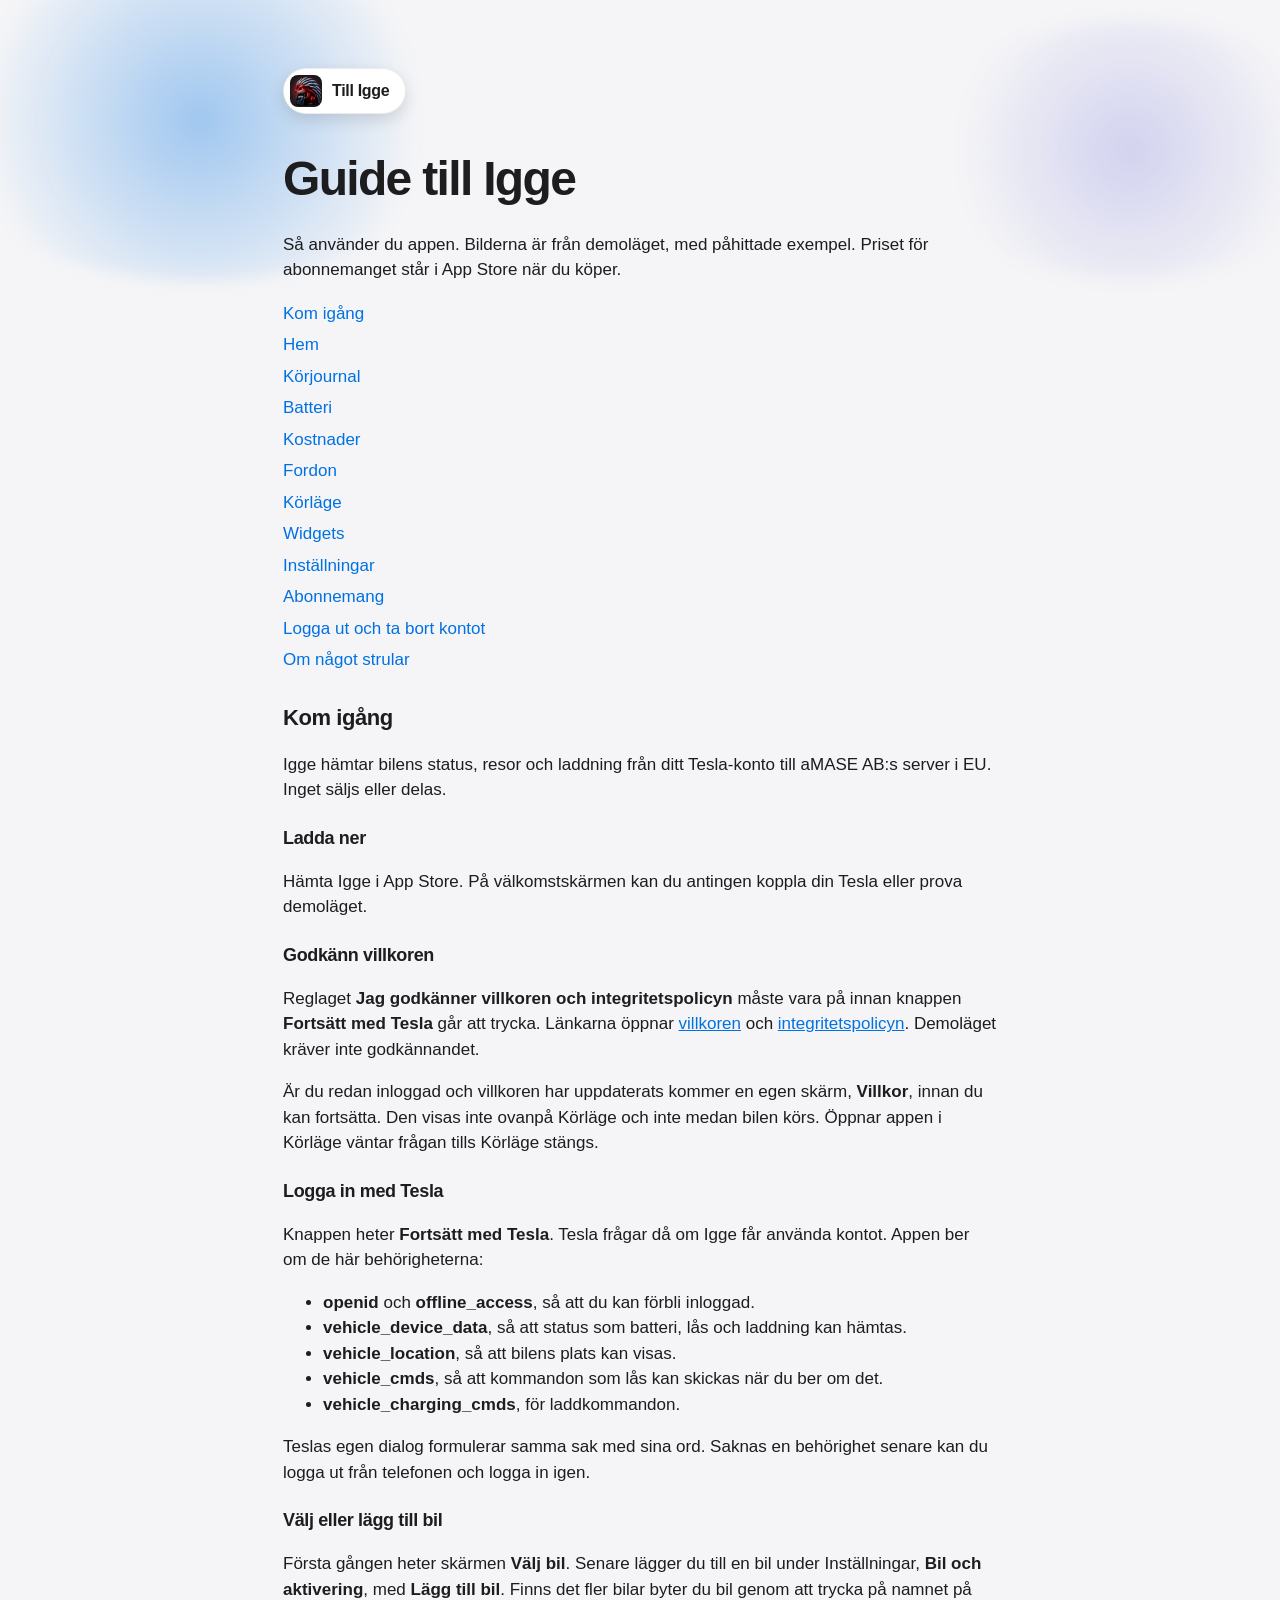
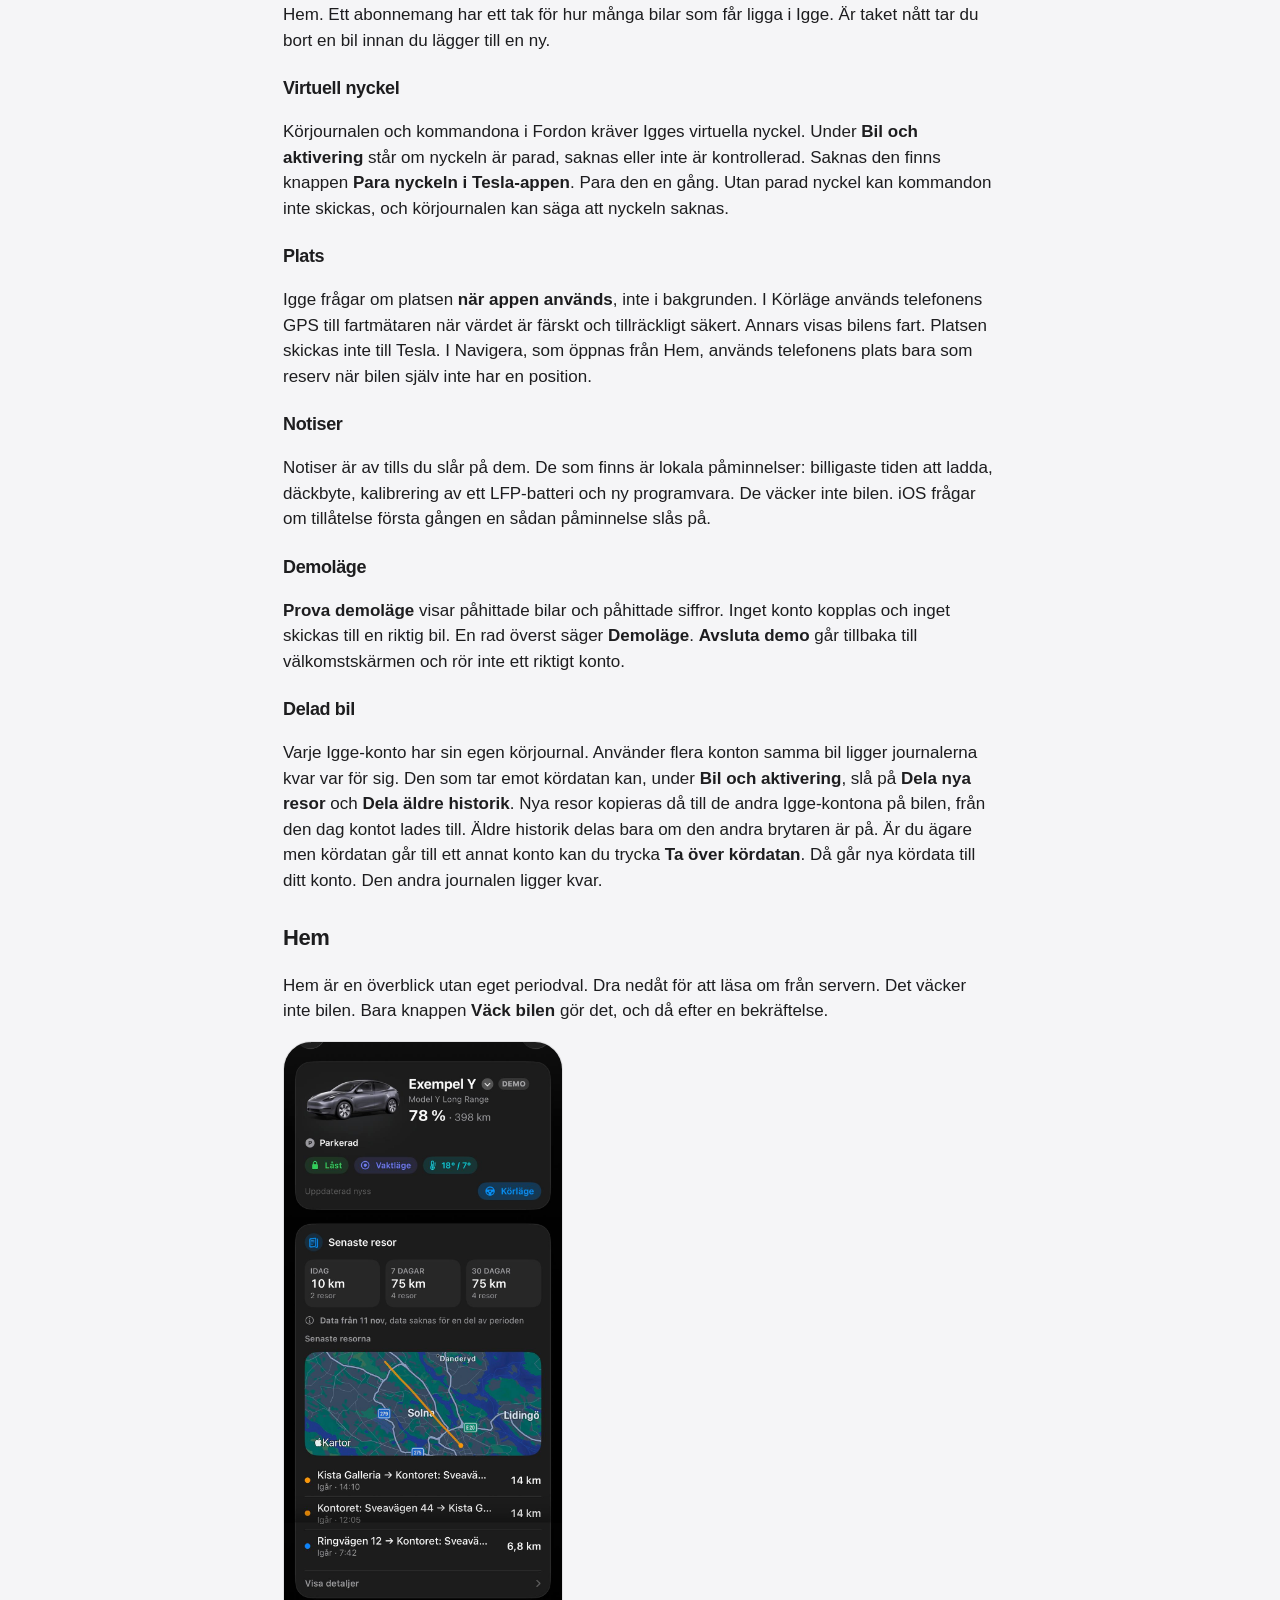
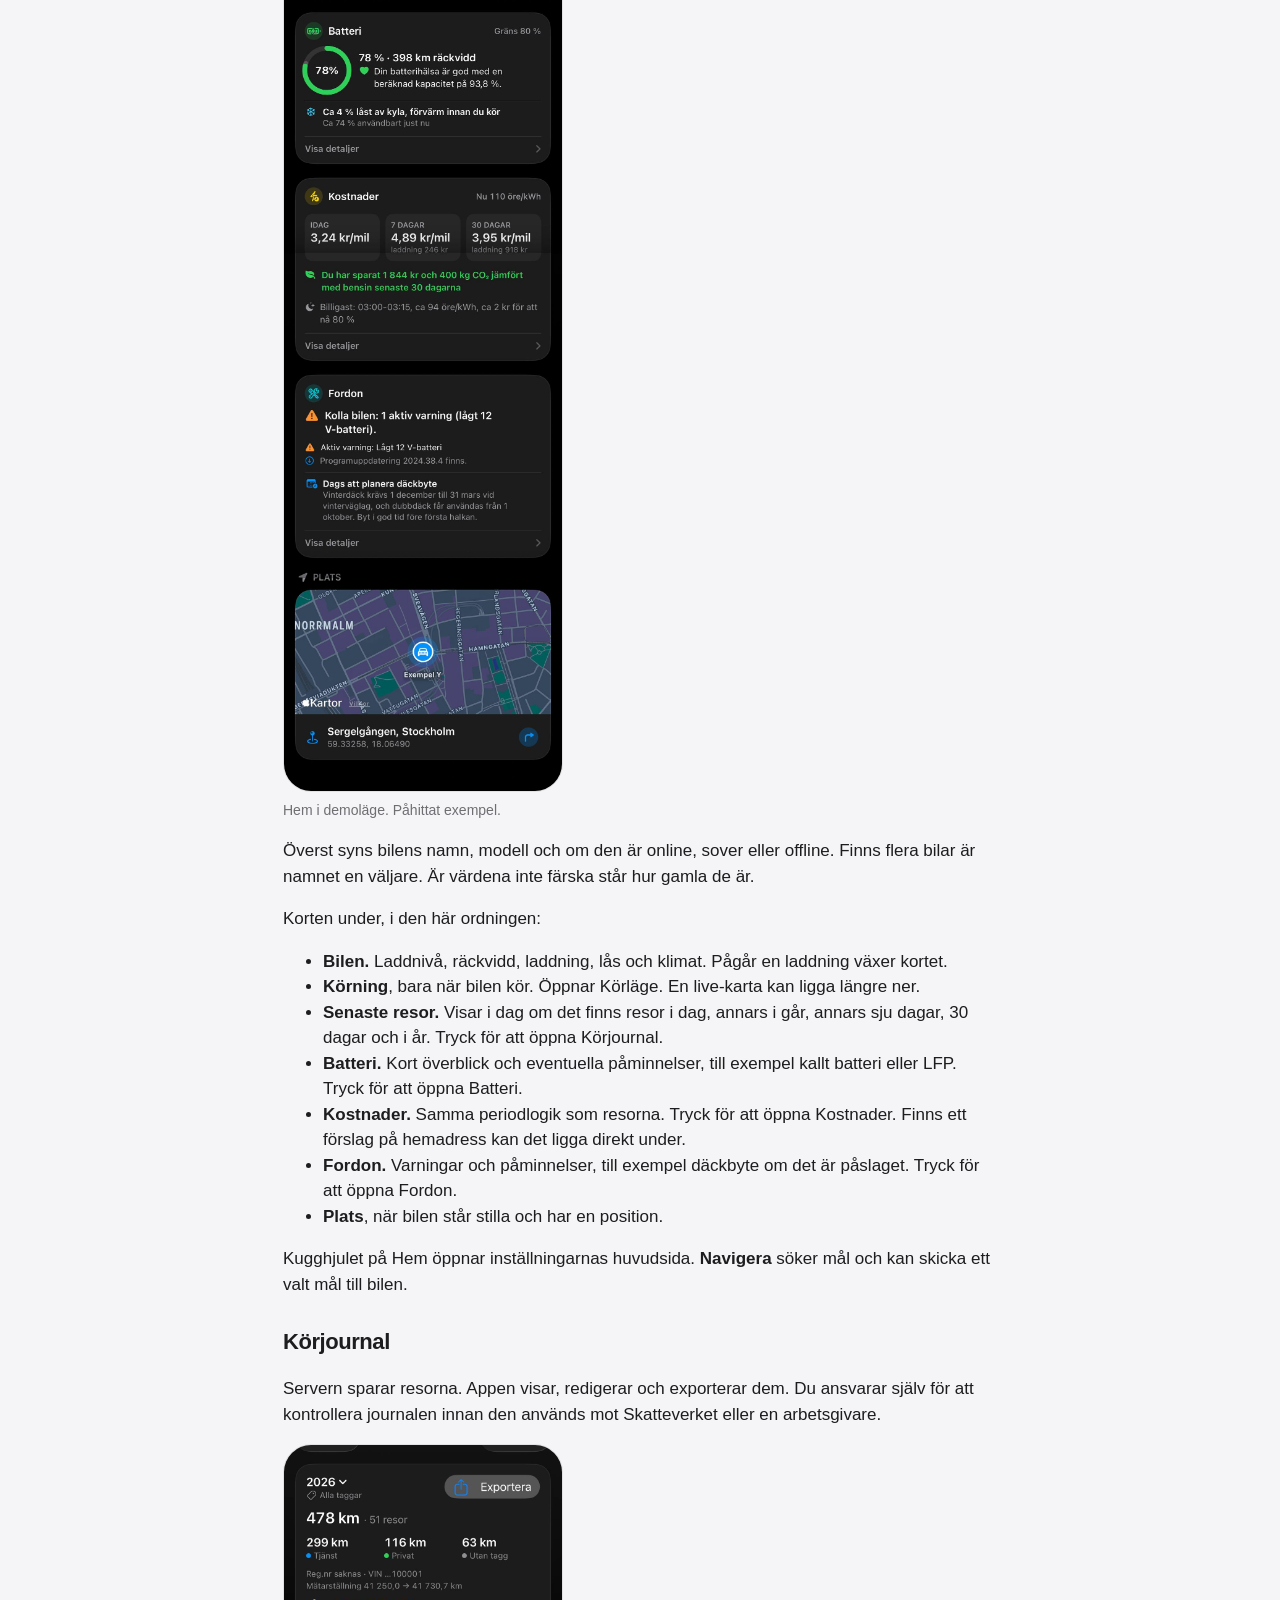
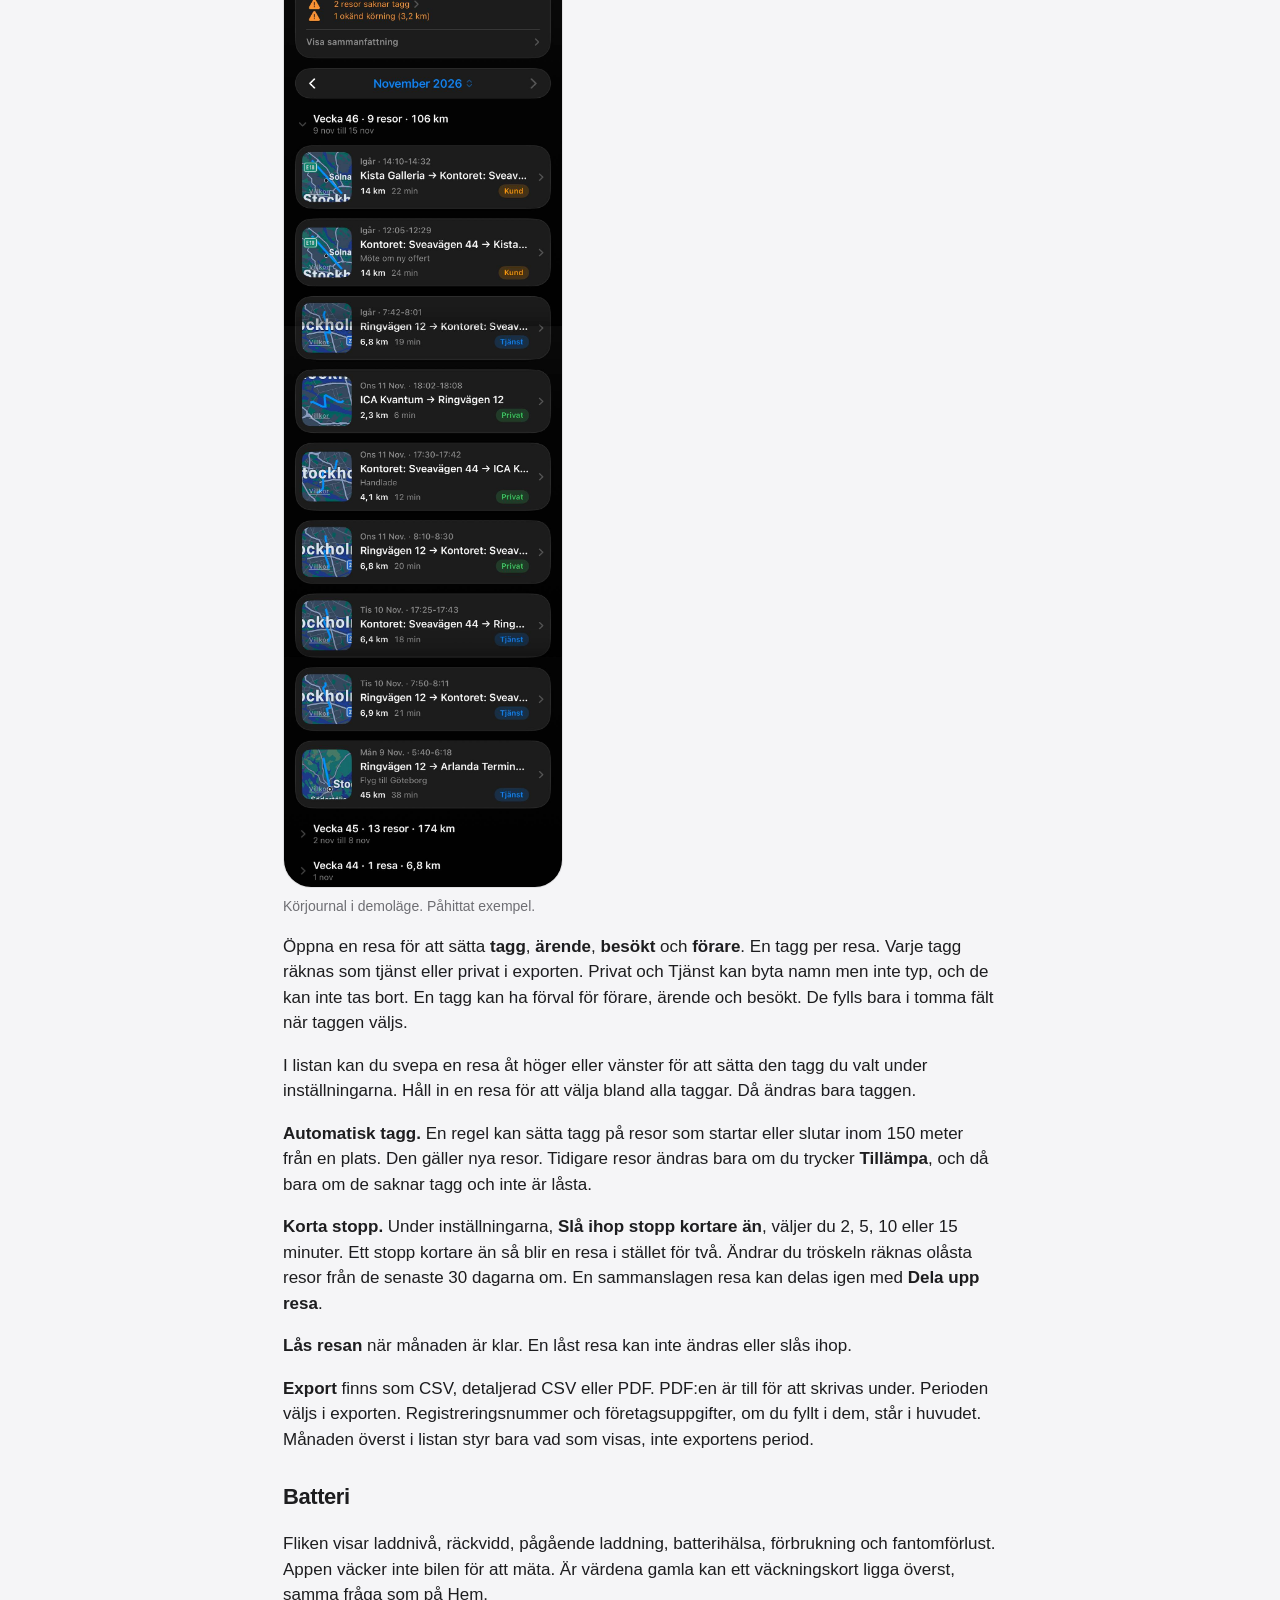
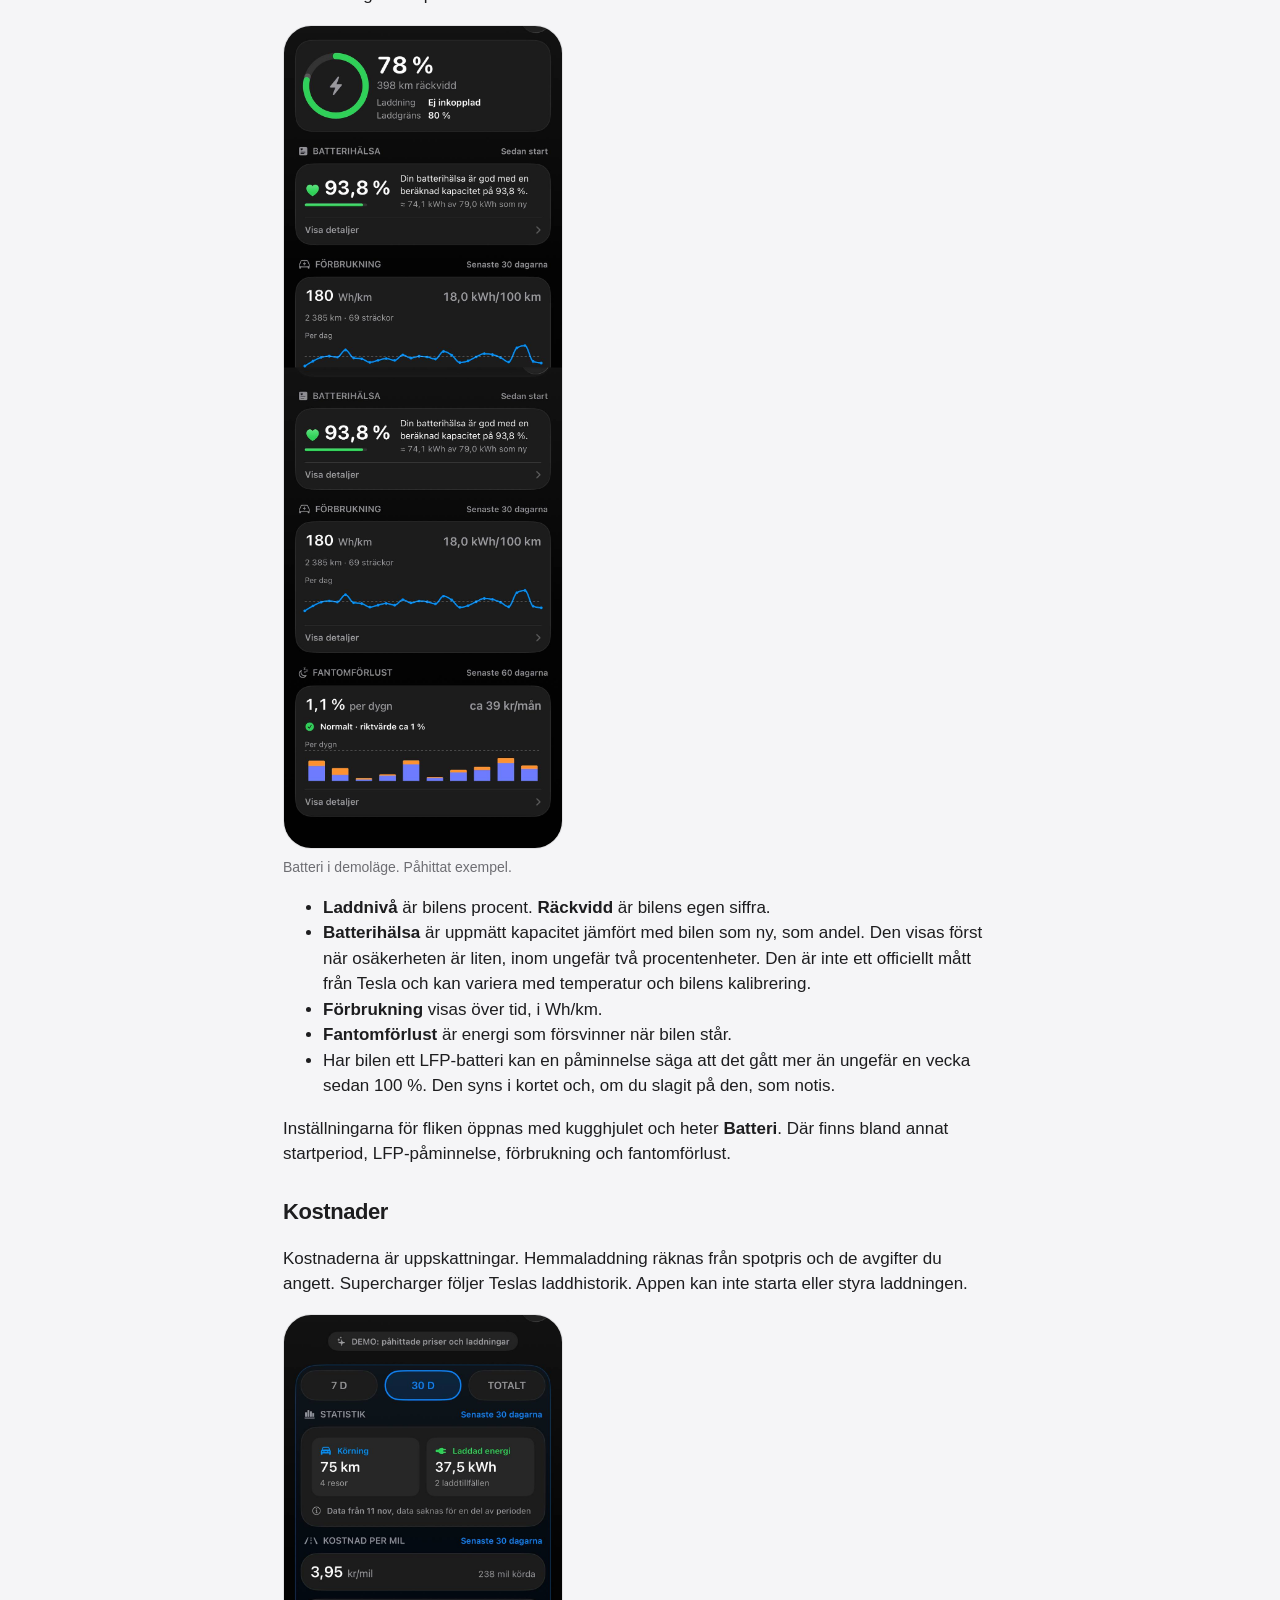
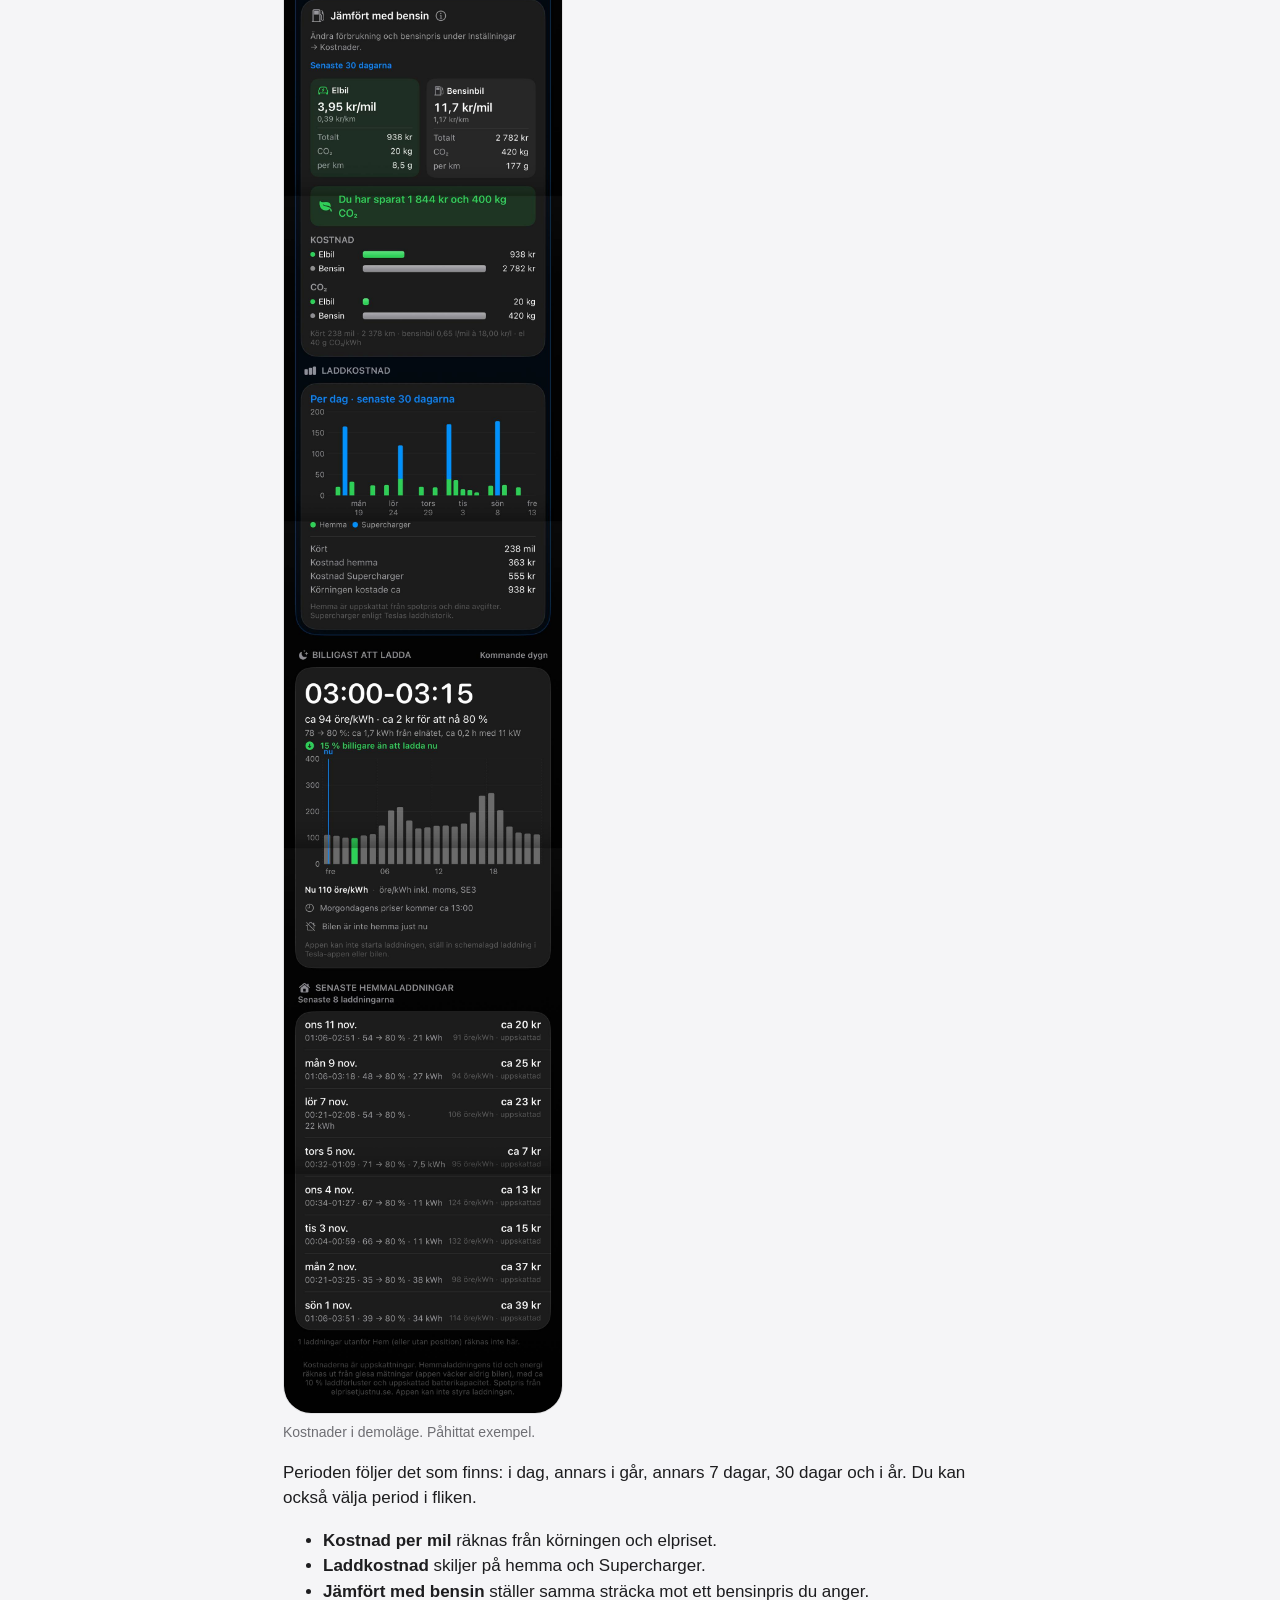
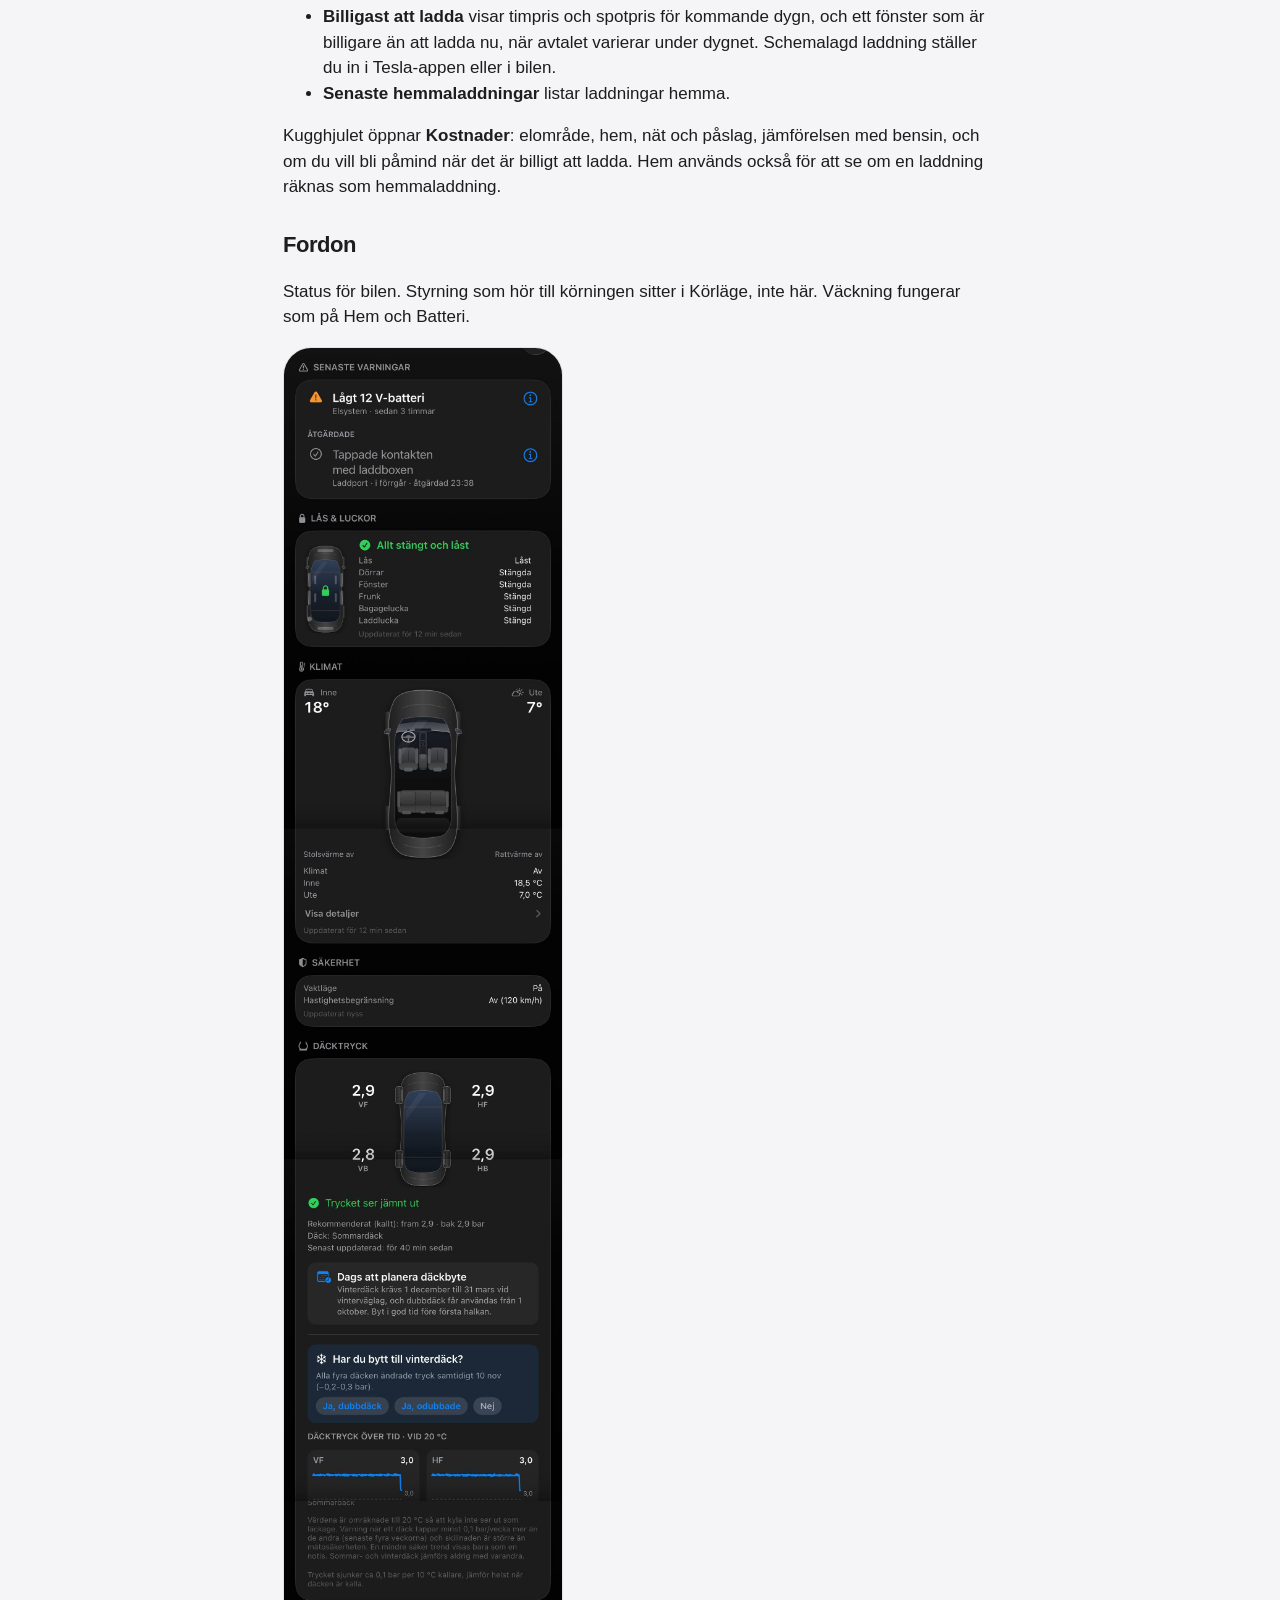
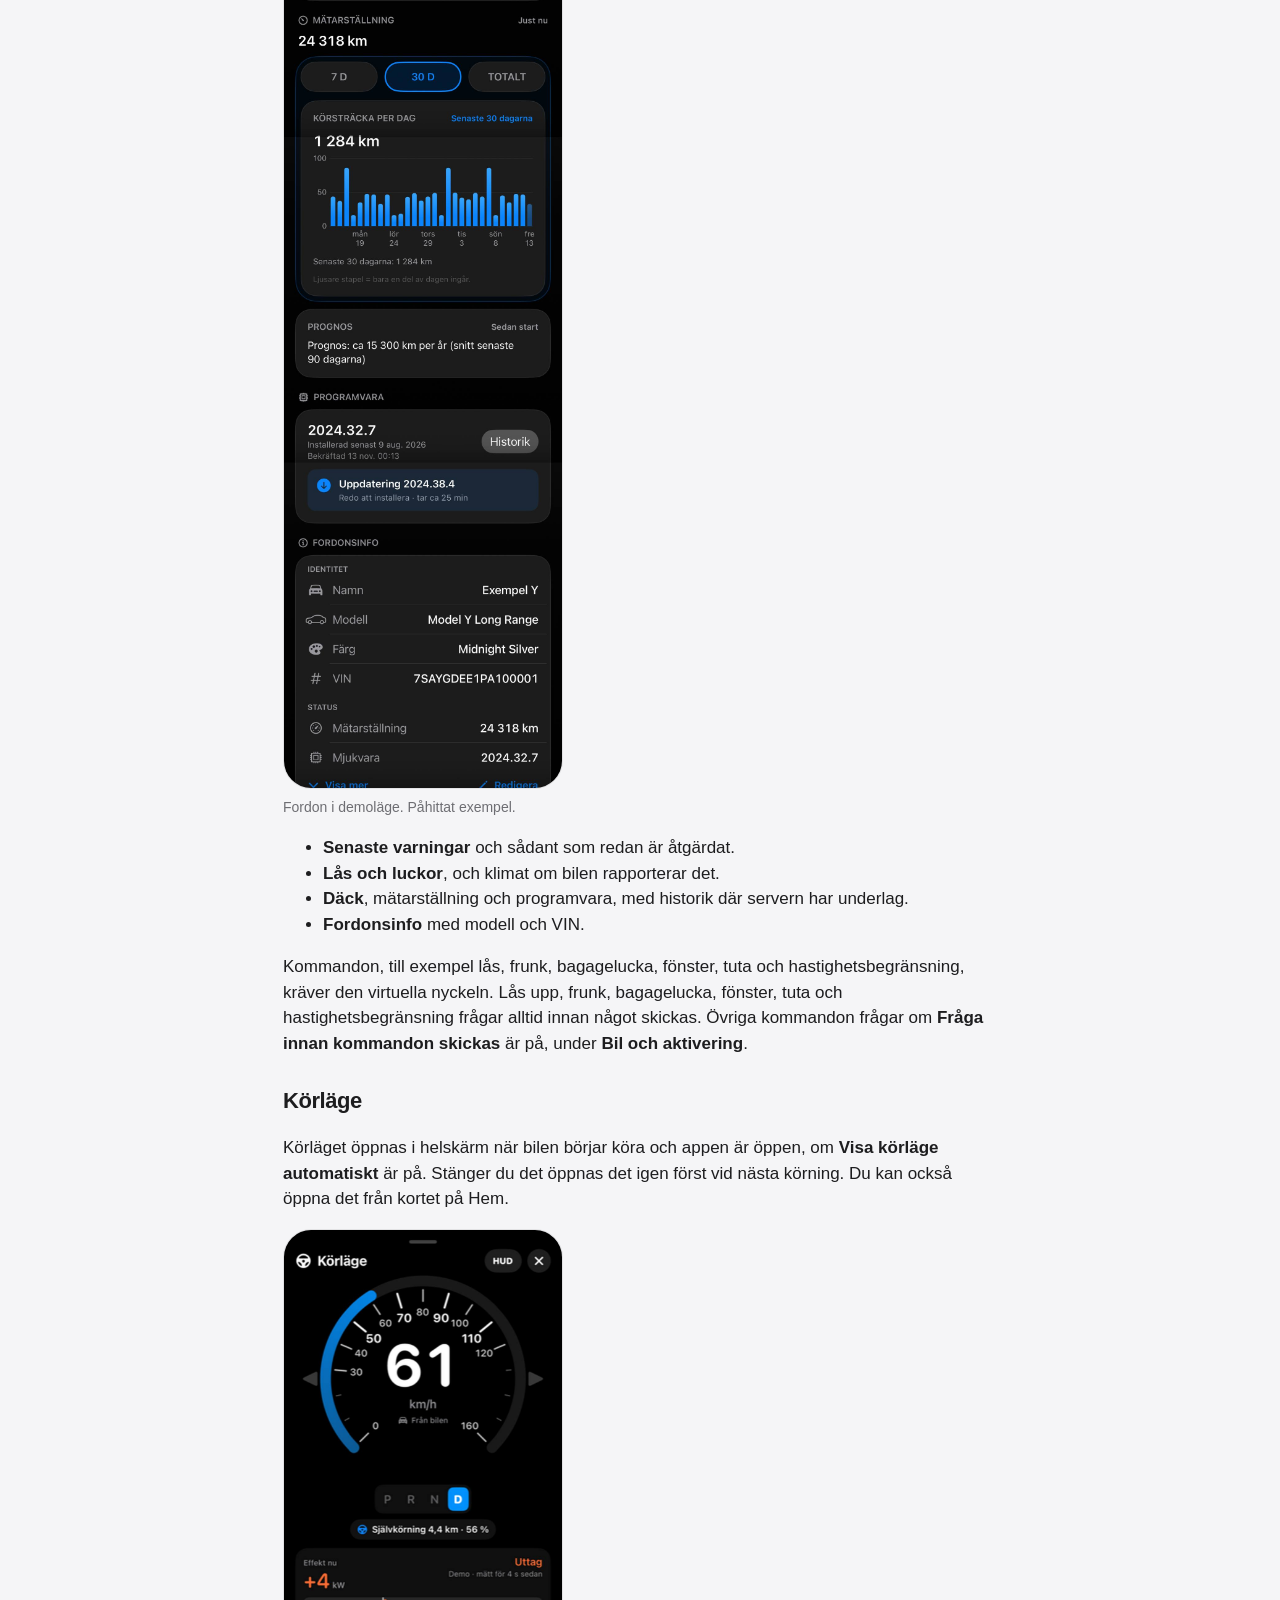
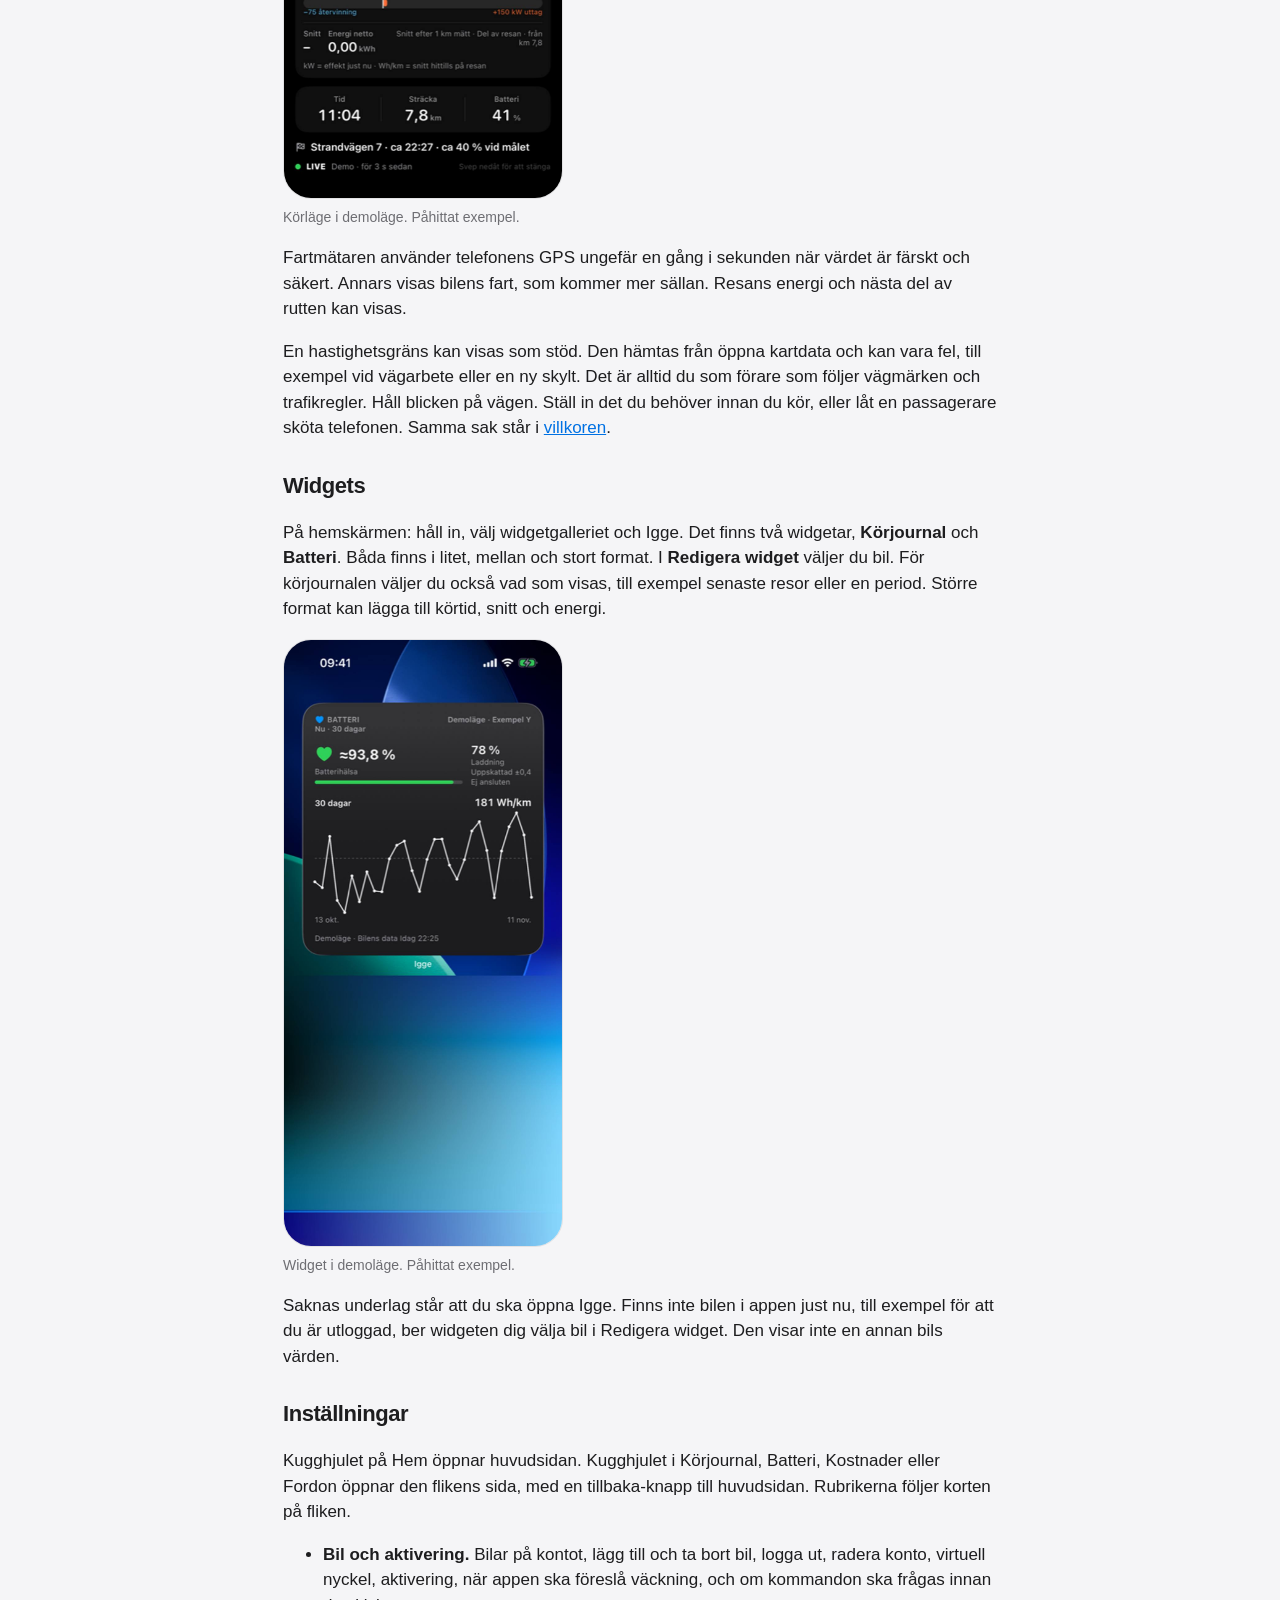
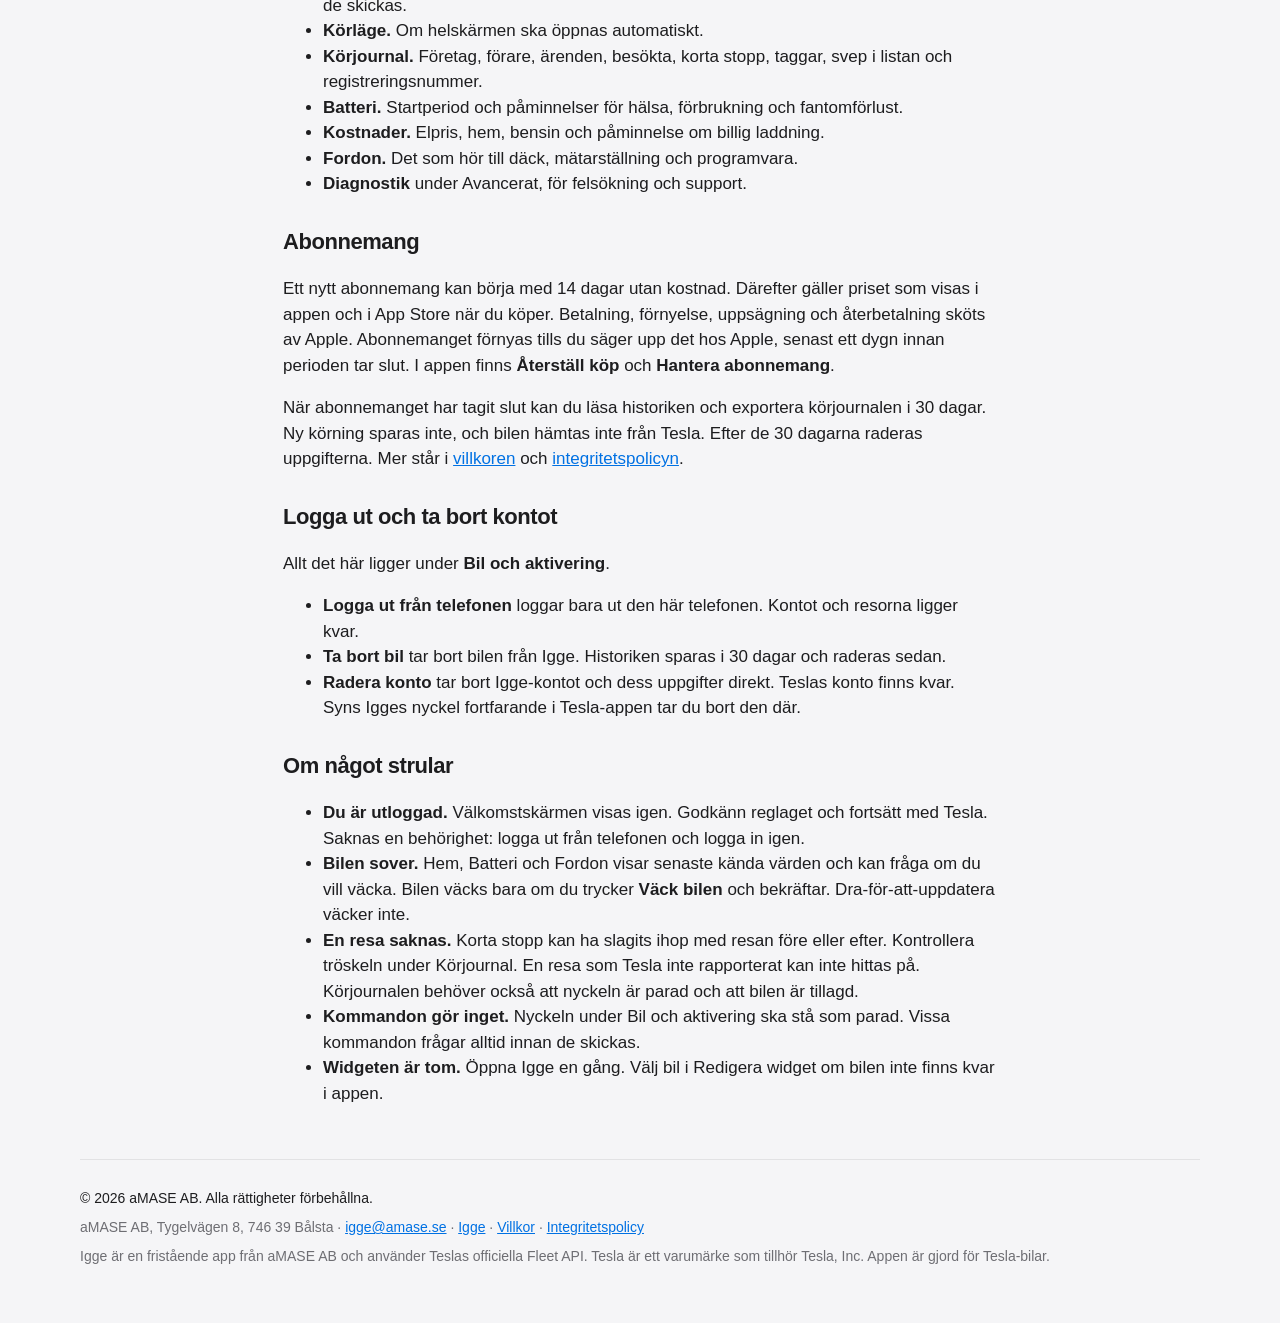
==== guide/index.html @ 1fccbad4 "Add a Swedish guide to getting started and each tab. The page follows the app as it works now, uses " ====
<!doctype html>
<html lang="sv">
<head>
<meta charset="utf-8">
<meta name="viewport" content="width=device-width, initial-scale=1">
<title>Guide — Igge</title>
<meta name="description" content="Så kommer du igång med Igge och använder flikarna, körläget och widgetarna.">
<link rel="stylesheet" href="../style.css">
<link rel="icon" href="../favicon.ico" sizes="any">
<link rel="icon" type="image/png" sizes="32x32" href="../favicon-32.png">
<link rel="icon" type="image/png" sizes="16x16" href="../favicon-16.png">
<link rel="apple-touch-icon" href="../apple-touch-icon.png">
</head>
<body>
<div class="hero">
  <div class="wrap policy">
<a class="home-pill" href="/"><img src="../images/app-icon.png" width="32" height="32" alt="">Till Igge</a>
<h1>Guide till Igge</h1>
<p>Så använder du appen. Bilderna är från demoläget, med påhittade exempel. Priset för abonnemanget står i App Store när du köper.</p>

<nav aria-label="Innehåll">
<ol class="guide-toc">
<li><a href="#kom-igang">Kom igång</a></li>
<li><a href="#hem">Hem</a></li>
<li><a href="#korjournal">Körjournal</a></li>
<li><a href="#batteri">Batteri</a></li>
<li><a href="#kostnader">Kostnader</a></li>
<li><a href="#fordon">Fordon</a></li>
<li><a href="#korlage">Körläge</a></li>
<li><a href="#widgets">Widgets</a></li>
<li><a href="#installningar">Inställningar</a></li>
<li><a href="#abonnemang">Abonnemang</a></li>
<li><a href="#konto">Logga ut och ta bort kontot</a></li>
<li><a href="#felsokning">Om något strular</a></li>
</ol>
</nav>

<h2 id="kom-igang">Kom igång</h2>
<p>Igge hämtar bilens status, resor och laddning från ditt Tesla-konto till aMASE AB:s server i EU. Inget säljs eller delas.</p>

<h3>Ladda ner</h3>
<p>Hämta Igge i App Store. På välkomstskärmen kan du antingen koppla din Tesla eller prova demoläget.</p>

<h3>Godkänn villkoren</h3>
<p>Reglaget <strong>Jag godkänner villkoren och integritetspolicyn</strong> måste vara på innan knappen <strong>Fortsätt med Tesla</strong> går att trycka. Länkarna öppnar <a href="/villkor/">villkoren</a> och <a href="/integritet/">integritetspolicyn</a>. Demoläget kräver inte godkännandet.</p>
<p>Är du redan inloggad och villkoren har uppdaterats kommer en egen skärm, <strong>Villkor</strong>, innan du kan fortsätta. Den visas inte ovanpå Körläge och inte medan bilen körs. Öppnar appen i Körläge väntar frågan tills Körläge stängs.</p>

<h3>Logga in med Tesla</h3>
<p>Knappen heter <strong>Fortsätt med Tesla</strong>. Tesla frågar då om Igge får använda kontot. Appen ber om de här behörigheterna:</p>
<ul>
<li><strong>openid</strong> och <strong>offline_access</strong>, så att du kan förbli inloggad.</li>
<li><strong>vehicle_device_data</strong>, så att status som batteri, lås och laddning kan hämtas.</li>
<li><strong>vehicle_location</strong>, så att bilens plats kan visas.</li>
<li><strong>vehicle_cmds</strong>, så att kommandon som lås kan skickas när du ber om det.</li>
<li><strong>vehicle_charging_cmds</strong>, för laddkommandon.</li>
</ul>
<p>Teslas egen dialog formulerar samma sak med sina ord. Saknas en behörighet senare kan du logga ut från telefonen och logga in igen.</p>

<h3>Välj eller lägg till bil</h3>
<p>Första gången heter skärmen <strong>Välj bil</strong>. Senare lägger du till en bil under Inställningar, <strong>Bil och aktivering</strong>, med <strong>Lägg till bil</strong>. Finns det fler bilar byter du bil genom att trycka på namnet på Hem. Ett abonnemang har ett tak för hur många bilar som får ligga i Igge. Är taket nått tar du bort en bil innan du lägger till en ny.</p>

<h3>Virtuell nyckel</h3>
<p>Körjournalen och kommandona i Fordon kräver Igges virtuella nyckel. Under <strong>Bil och aktivering</strong> står om nyckeln är parad, saknas eller inte är kontrollerad. Saknas den finns knappen <strong>Para nyckeln i Tesla-appen</strong>. Para den en gång. Utan parad nyckel kan kommandon inte skickas, och körjournalen kan säga att nyckeln saknas.</p>

<h3>Plats</h3>
<p>Igge frågar om platsen <strong>när appen används</strong>, inte i bakgrunden. I Körläge används telefonens GPS till fartmätaren när värdet är färskt och tillräckligt säkert. Annars visas bilens fart. Platsen skickas inte till Tesla. I Navigera, som öppnas från Hem, används telefonens plats bara som reserv när bilen själv inte har en position.</p>

<h3>Notiser</h3>
<p>Notiser är av tills du slår på dem. De som finns är lokala påminnelser: billigaste tiden att ladda, däckbyte, kalibrering av ett LFP-batteri och ny programvara. De väcker inte bilen. iOS frågar om tillåtelse första gången en sådan påminnelse slås på.</p>

<h3>Demoläge</h3>
<p><strong>Prova demoläge</strong> visar påhittade bilar och påhittade siffror. Inget konto kopplas och inget skickas till en riktig bil. En rad överst säger <strong>Demoläge</strong>. <strong>Avsluta demo</strong> går tillbaka till välkomstskärmen och rör inte ett riktigt konto.</p>

<h3>Delad bil</h3>
<p>Varje Igge-konto har sin egen körjournal. Använder flera konton samma bil ligger journalerna kvar var för sig. Den som tar emot kördatan kan, under <strong>Bil och aktivering</strong>, slå på <strong>Dela nya resor</strong> och <strong>Dela äldre historik</strong>. Nya resor kopieras då till de andra Igge-kontona på bilen, från den dag kontot lades till. Äldre historik delas bara om den andra brytaren är på. Är du ägare men kördatan går till ett annat konto kan du trycka <strong>Ta över kördatan</strong>. Då går nya kördata till ditt konto. Den andra journalen ligger kvar.</p>

<h2 id="hem">Hem</h2>
<p>Hem är en överblick utan eget periodval. Dra nedåt för att läsa om från servern. Det väcker inte bilen. Bara knappen <strong>Väck bilen</strong> gör det, och då efter en bekräftelse.</p>
<figure class="guide-figure">
<img src="../images/phone/hem.jpg" width="900" height="4369" alt="Hem i demoläge: bil, laddning, lås och senaste resor.">
<figcaption>Hem i demoläge. Påhittat exempel.</figcaption>
</figure>
<p>Överst syns bilens namn, modell och om den är online, sover eller offline. Finns flera bilar är namnet en väljare. Är värdena inte färska står hur gamla de är.</p>
<p>Korten under, i den här ordningen:</p>
<ul>
<li><strong>Bilen.</strong> Laddnivå, räckvidd, laddning, lås och klimat. Pågår en laddning växer kortet.</li>
<li><strong>Körning</strong>, bara när bilen kör. Öppnar Körläge. En live-karta kan ligga längre ner.</li>
<li><strong>Senaste resor.</strong> Visar i dag om det finns resor i dag, annars i går, annars sju dagar, 30 dagar och i år. Tryck för att öppna Körjournal.</li>
<li><strong>Batteri.</strong> Kort överblick och eventuella påminnelser, till exempel kallt batteri eller LFP. Tryck för att öppna Batteri.</li>
<li><strong>Kostnader.</strong> Samma periodlogik som resorna. Tryck för att öppna Kostnader. Finns ett förslag på hemadress kan det ligga direkt under.</li>
<li><strong>Fordon.</strong> Varningar och påminnelser, till exempel däckbyte om det är påslaget. Tryck för att öppna Fordon.</li>
<li><strong>Plats</strong>, när bilen står stilla och har en position.</li>
</ul>
<p>Kugghjulet på Hem öppnar inställningarnas huvudsida. <strong>Navigera</strong> söker mål och kan skicka ett valt mål till bilen.</p>

<h2 id="korjournal">Körjournal</h2>
<p>Servern sparar resorna. Appen visar, redigerar och exporterar dem. Du ansvarar själv för att kontrollera journalen innan den används mot Skatteverket eller en arbetsgivare.</p>
<figure class="guide-figure">
<img src="../images/phone/journal.jpg" width="900" height="3371" alt="Körjournal i demoläge, med tjänst, privat och export.">
<figcaption>Körjournal i demoläge. Påhittat exempel.</figcaption>
</figure>
<p>Öppna en resa för att sätta <strong>tagg</strong>, <strong>ärende</strong>, <strong>besökt</strong> och <strong>förare</strong>. En tagg per resa. Varje tagg räknas som tjänst eller privat i exporten. Privat och Tjänst kan byta namn men inte typ, och de kan inte tas bort. En tagg kan ha förval för förare, ärende och besökt. De fylls bara i tomma fält när taggen väljs.</p>
<p>I listan kan du svepa en resa åt höger eller vänster för att sätta den tagg du valt under inställningarna. Håll in en resa för att välja bland alla taggar. Då ändras bara taggen.</p>
<p><strong>Automatisk tagg.</strong> En regel kan sätta tagg på resor som startar eller slutar inom 150 meter från en plats. Den gäller nya resor. Tidigare resor ändras bara om du trycker <strong>Tillämpa</strong>, och då bara om de saknar tagg och inte är låsta.</p>
<p><strong>Korta stopp.</strong> Under inställningarna, <strong>Slå ihop stopp kortare än</strong>, väljer du 2, 5, 10 eller 15 minuter. Ett stopp kortare än så blir en resa i stället för två. Ändrar du tröskeln räknas olåsta resor från de senaste 30 dagarna om. En sammanslagen resa kan delas igen med <strong>Dela upp resa</strong>.</p>
<p><strong>Lås resan</strong> när månaden är klar. En låst resa kan inte ändras eller slås ihop.</p>
<p><strong>Export</strong> finns som CSV, detaljerad CSV eller PDF. PDF:en är till för att skrivas under. Perioden väljs i exporten. Registreringsnummer och företagsuppgifter, om du fyllt i dem, står i huvudet. Månaden överst i listan styr bara vad som visas, inte exportens period.</p>

<h2 id="batteri">Batteri</h2>
<p>Fliken visar laddnivå, räckvidd, pågående laddning, batterihälsa, förbrukning och fantomförlust. Appen väcker inte bilen för att mäta. Är värdena gamla kan ett väckningskort ligga överst, samma fråga som på Hem.</p>
<figure class="guide-figure">
<img src="../images/phone/batteri.jpg" width="900" height="2661" alt="Batteri i demoläge: laddnivå, hälsa och förbrukning.">
<figcaption>Batteri i demoläge. Påhittat exempel.</figcaption>
</figure>
<ul>
<li><strong>Laddnivå</strong> är bilens procent. <strong>Räckvidd</strong> är bilens egen siffra.</li>
<li><strong>Batterihälsa</strong> är uppmätt kapacitet jämfört med bilen som ny, som andel. Den visas först när osäkerheten är liten, inom ungefär två procentenheter. Den är inte ett officiellt mått från Tesla och kan variera med temperatur och bilens kalibrering.</li>
<li><strong>Förbrukning</strong> visas över tid, i Wh/km.</li>
<li><strong>Fantomförlust</strong> är energi som försvinner när bilen står.</li>
<li>Har bilen ett LFP-batteri kan en påminnelse säga att det gått mer än ungefär en vecka sedan 100&nbsp;%. Den syns i kortet och, om du slagit på den, som notis.</li>
</ul>
<p>Inställningarna för fliken öppnas med kugghjulet och heter <strong>Batteri</strong>. Där finns bland annat startperiod, LFP-påminnelse, förbrukning och fantomförlust.</p>

<h2 id="kostnader">Kostnader</h2>
<p>Kostnaderna är uppskattningar. Hemmaladdning räknas från spotpris och de avgifter du angett. Supercharger följer Teslas laddhistorik. Appen kan inte starta eller styra laddningen.</p>
<figure class="guide-figure">
<img src="../images/phone/kostnader.jpg" width="900" height="5496" alt="Kostnader i demoläge, räknat på påhittade resor.">
<figcaption>Kostnader i demoläge. Påhittat exempel.</figcaption>
</figure>
<p>Perioden följer det som finns: i dag, annars i går, annars 7 dagar, 30 dagar och i år. Du kan också välja period i fliken.</p>
<ul>
<li><strong>Kostnad per mil</strong> räknas från körningen och elpriset.</li>
<li><strong>Laddkostnad</strong> skiljer på hemma och Supercharger.</li>
<li><strong>Jämfört med bensin</strong> ställer samma sträcka mot ett bensinpris du anger.</li>
<li><strong>Billigast att ladda</strong> visar timpris och spotpris för kommande dygn, och ett fönster som är billigare än att ladda nu, när avtalet varierar under dygnet. Schemalagd laddning ställer du in i Tesla-appen eller i bilen.</li>
<li><strong>Senaste hemmaladdningar</strong> listar laddningar hemma.</li>
</ul>
<p>Kugghjulet öppnar <strong>Kostnader</strong>: elområde, hem, nät och påslag, jämförelsen med bensin, och om du vill bli påmind när det är billigt att ladda. Hem används också för att se om en laddning räknas som hemmaladdning.</p>

<h2 id="fordon">Fordon</h2>
<p>Status för bilen. Styrning som hör till körningen sitter i Körläge, inte här. Väckning fungerar som på Hem och Batteri.</p>
<figure class="guide-figure">
<img src="../images/phone/fordon.jpg" width="900" height="6605" alt="Fordon i demoläge: varningar, lås, däck och fordonsinfo.">
<figcaption>Fordon i demoläge. Påhittat exempel.</figcaption>
</figure>
<ul>
<li><strong>Senaste varningar</strong> och sådant som redan är åtgärdat.</li>
<li><strong>Lås och luckor</strong>, och klimat om bilen rapporterar det.</li>
<li><strong>Däck</strong>, mätarställning och programvara, med historik där servern har underlag.</li>
<li><strong>Fordonsinfo</strong> med modell och VIN.</li>
</ul>
<p>Kommandon, till exempel lås, frunk, bagagelucka, fönster, tuta och hastighetsbegränsning, kräver den virtuella nyckeln. Lås upp, frunk, bagagelucka, fönster, tuta och hastighetsbegränsning frågar alltid innan något skickas. Övriga kommandon frågar om <strong>Fråga innan kommandon skickas</strong> är på, under <strong>Bil och aktivering</strong>.</p>

<h2 id="korlage">Körläge</h2>
<p>Körläget öppnas i helskärm när bilen börjar köra och appen är öppen, om <strong>Visa körläge automatiskt</strong> är på. Stänger du det öppnas det igen först vid nästa körning. Du kan också öppna det från kortet på Hem.</p>
<figure class="guide-figure">
<img src="../images/phone/korlage.jpg" width="900" height="1840" alt="Körläge i demoläge, med fartmätare och resans energi.">
<figcaption>Körläge i demoläge. Påhittat exempel.</figcaption>
</figure>
<p>Fartmätaren använder telefonens GPS ungefär en gång i sekunden när värdet är färskt och säkert. Annars visas bilens fart, som kommer mer sällan. Resans energi och nästa del av rutten kan visas.</p>
<p>En hastighetsgräns kan visas som stöd. Den hämtas från öppna kartdata och kan vara fel, till exempel vid vägarbete eller en ny skylt. Det är alltid du som förare som följer vägmärken och trafikregler. Håll blicken på vägen. Ställ in det du behöver innan du kör, eller låt en passagerare sköta telefonen. Samma sak står i <a href="/villkor/">villkoren</a>.</p>

<h2 id="widgets">Widgets</h2>
<p>På hemskärmen: håll in, välj widgetgalleriet och Igge. Det finns två widgetar, <strong>Körjournal</strong> och <strong>Batteri</strong>. Båda finns i litet, mellan och stort format. I <strong>Redigera widget</strong> väljer du bil. För körjournalen väljer du också vad som visas, till exempel senaste resor eller en period. Större format kan lägga till körtid, snitt och energi.</p>
<figure class="guide-figure">
<img src="../images/phone/widgets.jpg" width="900" height="1961" alt="Hemskärm med Igges batteriwidget i demoläge.">
<figcaption>Widget i demoläge. Påhittat exempel.</figcaption>
</figure>
<p>Saknas underlag står att du ska öppna Igge. Finns inte bilen i appen just nu, till exempel för att du är utloggad, ber widgeten dig välja bil i Redigera widget. Den visar inte en annan bils värden.</p>

<h2 id="installningar">Inställningar</h2>
<p>Kugghjulet på Hem öppnar huvudsidan. Kugghjulet i Körjournal, Batteri, Kostnader eller Fordon öppnar den flikens sida, med en tillbaka-knapp till huvudsidan. Rubrikerna följer korten på fliken.</p>
<ul>
<li><strong>Bil och aktivering.</strong> Bilar på kontot, lägg till och ta bort bil, logga ut, radera konto, virtuell nyckel, aktivering, när appen ska föreslå väckning, och om kommandon ska frågas innan de skickas.</li>
<li><strong>Körläge.</strong> Om helskärmen ska öppnas automatiskt.</li>
<li><strong>Körjournal.</strong> Företag, förare, ärenden, besökta, korta stopp, taggar, svep i listan och registreringsnummer.</li>
<li><strong>Batteri.</strong> Startperiod och påminnelser för hälsa, förbrukning och fantomförlust.</li>
<li><strong>Kostnader.</strong> Elpris, hem, bensin och påminnelse om billig laddning.</li>
<li><strong>Fordon.</strong> Det som hör till däck, mätarställning och programvara.</li>
<li><strong>Diagnostik</strong> under Avancerat, för felsökning och support.</li>
</ul>

<h2 id="abonnemang">Abonnemang</h2>
<p>Ett nytt abonnemang kan börja med 14 dagar utan kostnad. Därefter gäller priset som visas i appen och i App Store när du köper. Betalning, förnyelse, uppsägning och återbetalning sköts av Apple. Abonnemanget förnyas tills du säger upp det hos Apple, senast ett dygn innan perioden tar slut. I appen finns <strong>Återställ köp</strong> och <strong>Hantera abonnemang</strong>.</p>
<p>När abonnemanget har tagit slut kan du läsa historiken och exportera körjournalen i 30 dagar. Ny körning sparas inte, och bilen hämtas inte från Tesla. Efter de 30 dagarna raderas uppgifterna. Mer står i <a href="/villkor/">villkoren</a> och <a href="/integritet/">integritetspolicyn</a>.</p>

<h2 id="konto">Logga ut och ta bort kontot</h2>
<p>Allt det här ligger under <strong>Bil och aktivering</strong>.</p>
<ul>
<li><strong>Logga ut från telefonen</strong> loggar bara ut den här telefonen. Kontot och resorna ligger kvar.</li>
<li><strong>Ta bort bil</strong> tar bort bilen från Igge. Historiken sparas i 30 dagar och raderas sedan.</li>
<li><strong>Radera konto</strong> tar bort Igge-kontot och dess uppgifter direkt. Teslas konto finns kvar. Syns Igges nyckel fortfarande i Tesla-appen tar du bort den där.</li>
</ul>

<h2 id="felsokning">Om något strular</h2>
<ul>
<li><strong>Du är utloggad.</strong> Välkomstskärmen visas igen. Godkänn reglaget och fortsätt med Tesla. Saknas en behörighet: logga ut från telefonen och logga in igen.</li>
<li><strong>Bilen sover.</strong> Hem, Batteri och Fordon visar senaste kända värden och kan fråga om du vill väcka. Bilen väcks bara om du trycker <strong>Väck bilen</strong> och bekräftar. Dra-för-att-uppdatera väcker inte.</li>
<li><strong>En resa saknas.</strong> Korta stopp kan ha slagits ihop med resan före eller efter. Kontrollera tröskeln under Körjournal. En resa som Tesla inte rapporterat kan inte hittas på. Körjournalen behöver också att nyckeln är parad och att bilen är tillagd.</li>
<li><strong>Kommandon gör inget.</strong> Nyckeln under Bil och aktivering ska stå som parad. Vissa kommandon frågar alltid innan de skickas.</li>
<li><strong>Widgeten är tom.</strong> Öppna Igge en gång. Välj bil i Redigera widget om bilen inte finns kvar i appen.</li>
</ul>
</div>
</div>
<div class="wrap">
<footer>
  <p class="copy">© 2026 aMASE AB. Alla rättigheter förbehållna.</p>
  <p>aMASE AB, Tygelvägen 8, 746 39 Bålsta · <a href="mailto:igge@amase.se">igge@amase.se</a> · <a href="../">Igge</a> · <a href="/villkor/">Villkor</a> · <a href="/integritet/">Integritetspolicy</a></p>
  <p>Igge är en fristående app från aMASE AB och använder Teslas officiella Fleet API. Tesla är ett varumärke som tillhör Tesla, Inc. Appen är gjord för Tesla-bilar.</p>
</footer>
</div>
</body>
</html>
---- style.css ----
:root {
  color-scheme: light dark;
  --bg: #f5f5f7;
  --ink: #1d1d1f;
  --muted: #6e6e73;
  --card: rgba(255, 255, 255, 0.72);
  --card-solid: #ffffff;
  --line: rgba(0, 0, 0, 0.08);
  --accent: #0071e3;
  --badge: #1d1d1f;
  --badge-ink: #ffffff;
  --glow: rgba(0, 113, 227, 0.35);
  --glow-2: rgba(88, 86, 214, 0.22);
  --phone: #0b0b0d;
  --phone-edge: #3a3a3c;
  --shadow: 0 24px 60px rgba(0, 0, 0, 0.18);
  --tab: rgba(0, 0, 0, 0.06);
  --tab-on: #1d1d1f;
  --tab-on-ink: #ffffff;
}

@media (prefers-color-scheme: dark) {
  :root {
    --bg: #000000;
    --ink: #f5f5f7;
    --muted: #a1a1a6;
    --card: rgba(28, 28, 30, 0.72);
    --card-solid: #1c1c1e;
    --line: rgba(255, 255, 255, 0.12);
    --accent: #2997ff;
    --badge: #f5f5f7;
    --badge-ink: #1d1d1f;
    --glow: rgba(41, 151, 255, 0.45);
    --glow-2: rgba(191, 90, 242, 0.28);
    --phone: #1c1c1e;
    --phone-edge: #636366;
    --shadow: 0 30px 70px rgba(0, 0, 0, 0.55);
    --tab: rgba(255, 255, 255, 0.08);
    --tab-on: #f5f5f7;
    --tab-on-ink: #1d1d1f;
  }
}

:root[data-theme="light"] {
  color-scheme: light;
  --bg: #f5f5f7;
  --ink: #1d1d1f;
  --muted: #6e6e73;
  --card: rgba(255, 255, 255, 0.72);
  --card-solid: #ffffff;
  --line: rgba(0, 0, 0, 0.08);
  --accent: #0071e3;
  --badge: #1d1d1f;
  --badge-ink: #ffffff;
  --glow: rgba(0, 113, 227, 0.35);
  --glow-2: rgba(88, 86, 214, 0.22);
  --phone: #0b0b0d;
  --phone-edge: #3a3a3c;
  --shadow: 0 24px 60px rgba(0, 0, 0, 0.18);
  --tab: rgba(0, 0, 0, 0.06);
  --tab-on: #1d1d1f;
  --tab-on-ink: #ffffff;
}

:root[data-theme="dark"] {
  color-scheme: dark;
  --bg: #000000;
  --ink: #f5f5f7;
  --muted: #a1a1a6;
  --card: rgba(28, 28, 30, 0.72);
  --card-solid: #1c1c1e;
  --line: rgba(255, 255, 255, 0.12);
  --accent: #2997ff;
  --badge: #f5f5f7;
  --badge-ink: #1d1d1f;
  --glow: rgba(41, 151, 255, 0.45);
  --glow-2: rgba(191, 90, 242, 0.28);
  --phone: #1c1c1e;
  --phone-edge: #636366;
  --shadow: 0 30px 70px rgba(0, 0, 0, 0.55);
  --tab: rgba(255, 255, 255, 0.08);
  --tab-on: #f5f5f7;
  --tab-on-ink: #1d1d1f;
}

* { box-sizing: border-box; }

html { scroll-behavior: smooth; }

body {
  margin: 0;
  background: var(--bg);
  color: var(--ink);
  font: 17px/1.5 -apple-system, BlinkMacSystemFont, "Segoe UI", sans-serif;
}

a { color: var(--accent); }

img { max-width: 100%; height: auto; }

.wrap {
  width: min(1120px, calc(100% - 40px));
  margin: 0 auto;
}

.hero {
  position: relative;
  padding: 72px 0 12px;
  overflow: hidden;
}

.hero::before,
.hero::after {
  content: "";
  position: absolute;
  z-index: 0;
  border-radius: 50%;
  filter: blur(8px);
  pointer-events: none;
}

.hero::before {
  width: 560px;
  height: 320px;
  left: -80px;
  top: -40px;
  background: radial-gradient(circle, var(--glow), transparent 68%);
}

.hero::after {
  width: 420px;
  height: 260px;
  right: -60px;
  top: 20px;
  background: radial-gradient(circle, var(--glow-2), transparent 70%);
}

.hero .wrap { position: relative; z-index: 1; }

.brand {
  display: flex;
  flex-wrap: nowrap;
  align-items: center;
  gap: 0.18em;
  max-width: 100%;
  font-size: clamp(64px, 10vw, 104px);
}

.app-icon {
  display: block;
  flex: 0 0 auto;
  width: 0.95em;
  height: 0.95em;
  max-width: none;
  border-radius: 22.5%;
  box-shadow: 0 0 0 1px rgba(255, 255, 255, 0.22), 0 10px 22px rgba(0, 0, 0, 0.42);
}

.wordmark {
  margin: 0;
  min-width: 0;
  font-size: 1em;
  line-height: 0.95;
  letter-spacing: -0.045em;
  font-weight: 700;
}

@media (max-width: 420px) {
  .brand { font-size: clamp(48px, 15vw, 64px); }
}

.tagline {
  margin: 16px 0 0;
  max-width: 18em;
  font-size: clamp(19px, 2.4vw, 24px);
  letter-spacing: -0.02em;
  color: var(--muted);
}

.store {
  display: inline-block;
  margin: 26px 0 0;
  padding: 12px 18px;
  border-radius: 980px;
  background: var(--badge);
  color: var(--badge-ink);
  font-weight: 600;
  font-size: 16px;
  text-decoration: none;
  box-shadow: 0 8px 24px rgba(0, 0, 0, 0.12);
}

a.store:hover { opacity: 0.86; }

.showcase { padding: 28px 0 8px; }

@media (min-width: 861px) {
  .hero { padding: 40px 0 0; }
  .showcase { padding-top: 56px; }
}

.stage {
  display: grid;
  grid-template-columns: minmax(0, 32rem) auto;
  column-gap: 72px;
  row-gap: 28px;
  align-items: start;
  justify-content: center;
}

.copy-stack {
  display: grid;
  align-items: center;
  position: relative;
  z-index: 0;
}

.copy-slide {
  grid-area: 1 / 1;
  visibility: hidden;
  opacity: 0;
  pointer-events: none;
}

.copy-slide.is-on {
  visibility: visible;
  opacity: 1;
  pointer-events: auto;
}

.copy h2 {
  margin: 0 0 12px;
  font-size: clamp(32px, 4vw, 48px);
  letter-spacing: -0.03em;
  line-height: 1.05;
  min-height: 1.05em;
}

.copy p {
  margin: 0;
  max-width: 34em;
  color: var(--muted);
  font-size: 18px;
}

.copy p + p { margin-top: 12px; color: var(--ink); }

.copy .points {
  list-style: none;
  margin: 18px 0 0;
  padding: 0;
  display: grid;
  gap: 12px;
  max-width: 28em;
}

.copy .points li {
  display: flex;
  align-items: flex-start;
  gap: 10px;
  color: var(--ink);
  font-size: 16px;
  line-height: 1.35;
}

.copy .points svg {
  flex: 0 0 18px;
  width: 18px;
  height: 18px;
  margin-top: 1px;
  fill: none;
  stroke: currentColor;
  stroke-width: 1.6;
  stroke-linecap: round;
  stroke-linejoin: round;
  color: var(--accent);
}

.phone-col {
  position: relative;
  z-index: 1;
  display: flex;
  flex-direction: column;
  align-items: center;
}

.phone-frame {
  position: relative;
  width: 100%;
  display: flex;
  justify-content: center;
}

.phone {
  position: relative;
  width: min(300px, 72vw);
  max-width: 100%;
  padding: 12px;
  border-radius: 46px;
  background: linear-gradient(160deg, #2c2c2e, var(--phone) 40%);
  border: 1px solid var(--phone-edge);
  box-shadow: var(--shadow), inset 0 0 0 1px rgba(255, 255, 255, 0.06);
}

.bezel {
  position: relative;
  width: 100%;
  border-radius: 34px;
  overflow: hidden;
  background: #000;
  aspect-ratio: 390 / 820;
  display: flex;
  flex-direction: column;
}

.phone-status {
  flex: none;
  height: 28px;
  display: flex;
  align-items: center;
  justify-content: space-between;
  padding: 0 16px;
  background: #000;
  color: #fff;
  font-size: 12px;
  font-weight: 600;
  letter-spacing: 0.02em;
}

.status-glyphs { letter-spacing: 0.18em; font-size: 9px; }

.phone.bare .phone-status,
.phone.bare .phone-tabs { display: none; }

.reel {
  display: flex;
  width: 100%;
  flex: 1;
  min-height: 0;
  overflow-x: auto;
  overflow-y: hidden;
  scroll-snap-type: x mandatory;
  scroll-behavior: auto;
  scrollbar-width: none;
  touch-action: manipulation;
  overscroll-behavior-x: none;
  overscroll-behavior-y: auto;
}

.reel::-webkit-scrollbar { display: none; }

.pane {
  flex: 0 0 100%;
  width: 100%;
  min-width: 100%;
  height: 100%;
  scroll-snap-align: start;
  scroll-snap-stop: always;
  overflow: hidden;
}

.pane-scroll {
  height: 100%;
  overflow-x: hidden;
  overflow-y: auto;
  overscroll-behavior-x: none;
  overscroll-behavior-y: auto;
  -webkit-overflow-scrolling: touch;
  touch-action: manipulation;
  scrollbar-width: thin;
  scrollbar-color: rgba(255, 255, 255, 0.35) transparent;
}

.pane-scroll img {
  display: block;
  width: 100%;
  height: auto;
  -webkit-user-drag: none;
  user-select: none;
}

@media (hover: hover) and (pointer: fine) {
  .pane-scroll { cursor: grab; }
}

html.is-phone-dragging,
html.is-phone-dragging * {
  cursor: grabbing !important;
  user-select: none !important;
}

.phone-tabs {
  flex: none;
  height: 58px;
  display: grid;
  grid-template-columns: repeat(5, 1fr);
  background: #0c0c0e;
  border-top: 1px solid rgba(255, 255, 255, 0.08);
  padding: 4px 2px 8px;
}

.phone-tabs button {
  border: 0;
  background: transparent;
  color: #8e8e93;
  display: flex;
  flex-direction: column;
  align-items: center;
  justify-content: center;
  gap: 2px;
  font: inherit;
  font-size: 9px;
  font-weight: 600;
  cursor: pointer;
  min-height: 44px;
  padding: 0;
}

.phone-tabs svg {
  width: 18px;
  height: 18px;
  fill: none;
  stroke: currentColor;
  stroke-width: 1.6;
  stroke-linecap: round;
  stroke-linejoin: round;
}

.phone-tabs button[aria-selected="true"] { color: #0a84ff; }

.notch {
  position: absolute;
  top: 8px;
  left: 50%;
  transform: translateX(-50%);
  width: 92px;
  height: 22px;
  border-radius: 20px;
  background: #000;
  pointer-events: none;
  z-index: 2;
}

.phone-dots {
  display: flex;
  justify-content: center;
  flex-wrap: wrap;
  gap: 2px;
  margin: 12px 0 0;
}

.phone-dots button {
  width: 16px;
  height: 22px;
  border: 0;
  padding: 0;
  background: transparent;
  cursor: pointer;
}

.phone-dots button::before {
  content: "";
  display: block;
  width: 6px;
  height: 6px;
  margin: 8px auto 0;
  border-radius: 50%;
  background: var(--muted);
  opacity: 0.4;
}

.phone-dots button[aria-selected="true"]::before {
  background: var(--ink);
  opacity: 1;
}

.phone-expand {
  position: absolute;
  z-index: 4;
  top: 16px;
  right: 16px;
  width: 44px;
  height: 44px;
  display: grid;
  place-items: center;
  border: 0;
  border-radius: 50%;
  background: rgba(20, 20, 22, 0.62);
  color: #fff;
  cursor: pointer;
  backdrop-filter: blur(8px);
  -webkit-backdrop-filter: blur(8px);
}

.phone-expand svg {
  width: 18px;
  height: 18px;
  fill: none;
  stroke: currentColor;
  stroke-width: 1.7;
  stroke-linecap: round;
}

.phone-modal .phone-expand { display: none; }

.phone-modal {
  position: fixed;
  inset: 0;
  z-index: 40;
  display: flex;
  align-items: center;
  justify-content: center;
  padding: 24px;
  background: rgba(0, 0, 0, 0.72);
  height: 100dvh;
}

.phone-modal[hidden] { display: none; }

.phone-modal-stage {
  width: min(440px, calc(100vw - 32px));
  height: min(860px, calc(100dvh - 48px));
}

.phone-modal-stage .phone {
  width: 100%;
  height: 100%;
  max-width: none;
  box-sizing: border-box;
  display: flex;
  flex-direction: column;
}

.phone-modal-stage .bezel {
  flex: 1;
  min-height: 0;
  aspect-ratio: auto;
}

.phone-modal-close {
  position: absolute;
  z-index: 2;
  top: 12px;
  right: 12px;
  width: 44px;
  height: 44px;
  border: 0;
  border-radius: 50%;
  background: rgba(255, 255, 255, 0.16);
  color: #fff;
  font-size: 22px;
  line-height: 1;
  cursor: pointer;
}

body.phone-locked {
  position: fixed;
  left: 0;
  right: 0;
  width: 100%;
  overflow: hidden;
}

.phone-dots button:focus-visible,
.tabs button:focus-visible,
.store:focus-visible,
.home-pill:focus-visible,
.phone-expand:focus-visible,
.phone-modal-close:focus-visible {
  outline: 2px solid var(--accent);
  outline-offset: 3px;
}

.phone-hint {
  margin: 16px auto 0;
  max-width: 22em;
  text-align: center;
  color: var(--muted);
  font-size: 14px;
  line-height: 1.45;
}

.tabs {
  display: flex;
  flex-wrap: wrap;
  gap: 8px;
  justify-content: center;
  margin: 10px 0 0;
}

.tabs button {
  border: 1px solid var(--line);
  background: transparent;
  color: var(--muted);
  border-radius: 980px;
  padding: 5px 12px;
  font: inherit;
  font-size: 13px;
  font-weight: 500;
  cursor: pointer;
}

.tabs button[aria-selected="true"] {
  background: transparent;
  color: var(--ink);
  border-color: var(--accent);
}

.data { padding: 36px 0 12px; }

.data h2 {
  margin: 0 0 16px;
  font-size: 32px;
  letter-spacing: -0.03em;
}

.cards {
  display: grid;
  grid-template-columns: repeat(3, minmax(0, 1fr));
  gap: 14px;
}

.card {
  background: var(--card);
  border: 1px solid var(--line);
  border-radius: 22px;
  padding: 20px 18px 18px;
  backdrop-filter: blur(16px);
}

.card svg { display: block; margin-bottom: 12px; }

.card h3 {
  margin: 0 0 6px;
  font-size: 17px;
  letter-spacing: -0.02em;
}

.card p { margin: 0; color: var(--muted); font-size: 15px; }

.data .more { margin: 16px 0 0; }

footer {
  margin-top: 28px;
  padding: 28px 0 48px;
  border-top: 1px solid var(--line);
  color: var(--muted);
  font-size: 14px;
}

footer p { margin: 0 0 8px; }

footer .copy { color: var(--ink); }

.policy { max-width: 42em; padding-bottom: 8px; }

.policy h1 {
  font-size: clamp(36px, 5vw, 48px);
  letter-spacing: -0.035em;
  margin: 28px 0 8px;
}

.policy h2 { margin-top: 28px; font-size: 22px; letter-spacing: -0.02em; }

.policy h3 { margin: 22px 0 8px; font-size: 18px; letter-spacing: -0.02em; }

.policy p, .policy li { font-size: 17px; }

.guide-toc {
  margin: 18px 0 0;
  padding: 0;
  list-style: none;
  display: grid;
  gap: 6px;
}

.guide-toc a { text-decoration: none; }

.guide-home {
  margin: 12px 0 0;
  font-size: 15px;
}

.guide-figure {
  margin: 16px 0 8px;
}

.guide-figure img {
  display: block;
  width: min(280px, 100%);
  height: auto;
  border-radius: 28px;
  border: 1px solid var(--line);
}

.guide-figure figcaption {
  margin-top: 8px;
  color: var(--muted);
  font-size: 14px;
}

.home-pill {
  display: inline-flex;
  align-items: center;
  gap: 10px;
  min-height: 44px;
  margin: 28px 0 0;
  padding: 6px 16px 6px 6px;
  border: 1px solid var(--line);
  border-radius: 980px;
  background: var(--card-solid);
  color: var(--ink);
  font-size: 16px;
  font-weight: 600;
  letter-spacing: -0.02em;
  text-decoration: none;
  box-shadow: 0 6px 16px rgba(0, 0, 0, 0.12);
}

.home-pill img {
  width: 32px;
  height: 32px;
  max-width: none;
  border-radius: 8px;
  display: block;
}

code {
  font-family: ui-monospace, SFMono-Regular, Menlo, monospace;
  font-size: 0.92em;
}

@media (max-width: 860px) {
  .stage { grid-template-columns: 1fr; justify-items: center; align-items: start; text-align: left; gap: 28px; }
  .copy { width: min(560px, 100%); }
  .phone-hint { max-width: 26em; }
  .cards { grid-template-columns: 1fr; }
  .hero { padding-top: 48px; }
}

@media (prefers-reduced-motion: reduce) {
  html { scroll-behavior: auto; }
  .reel, .copy-slide { scroll-behavior: auto; transition: none; }
}
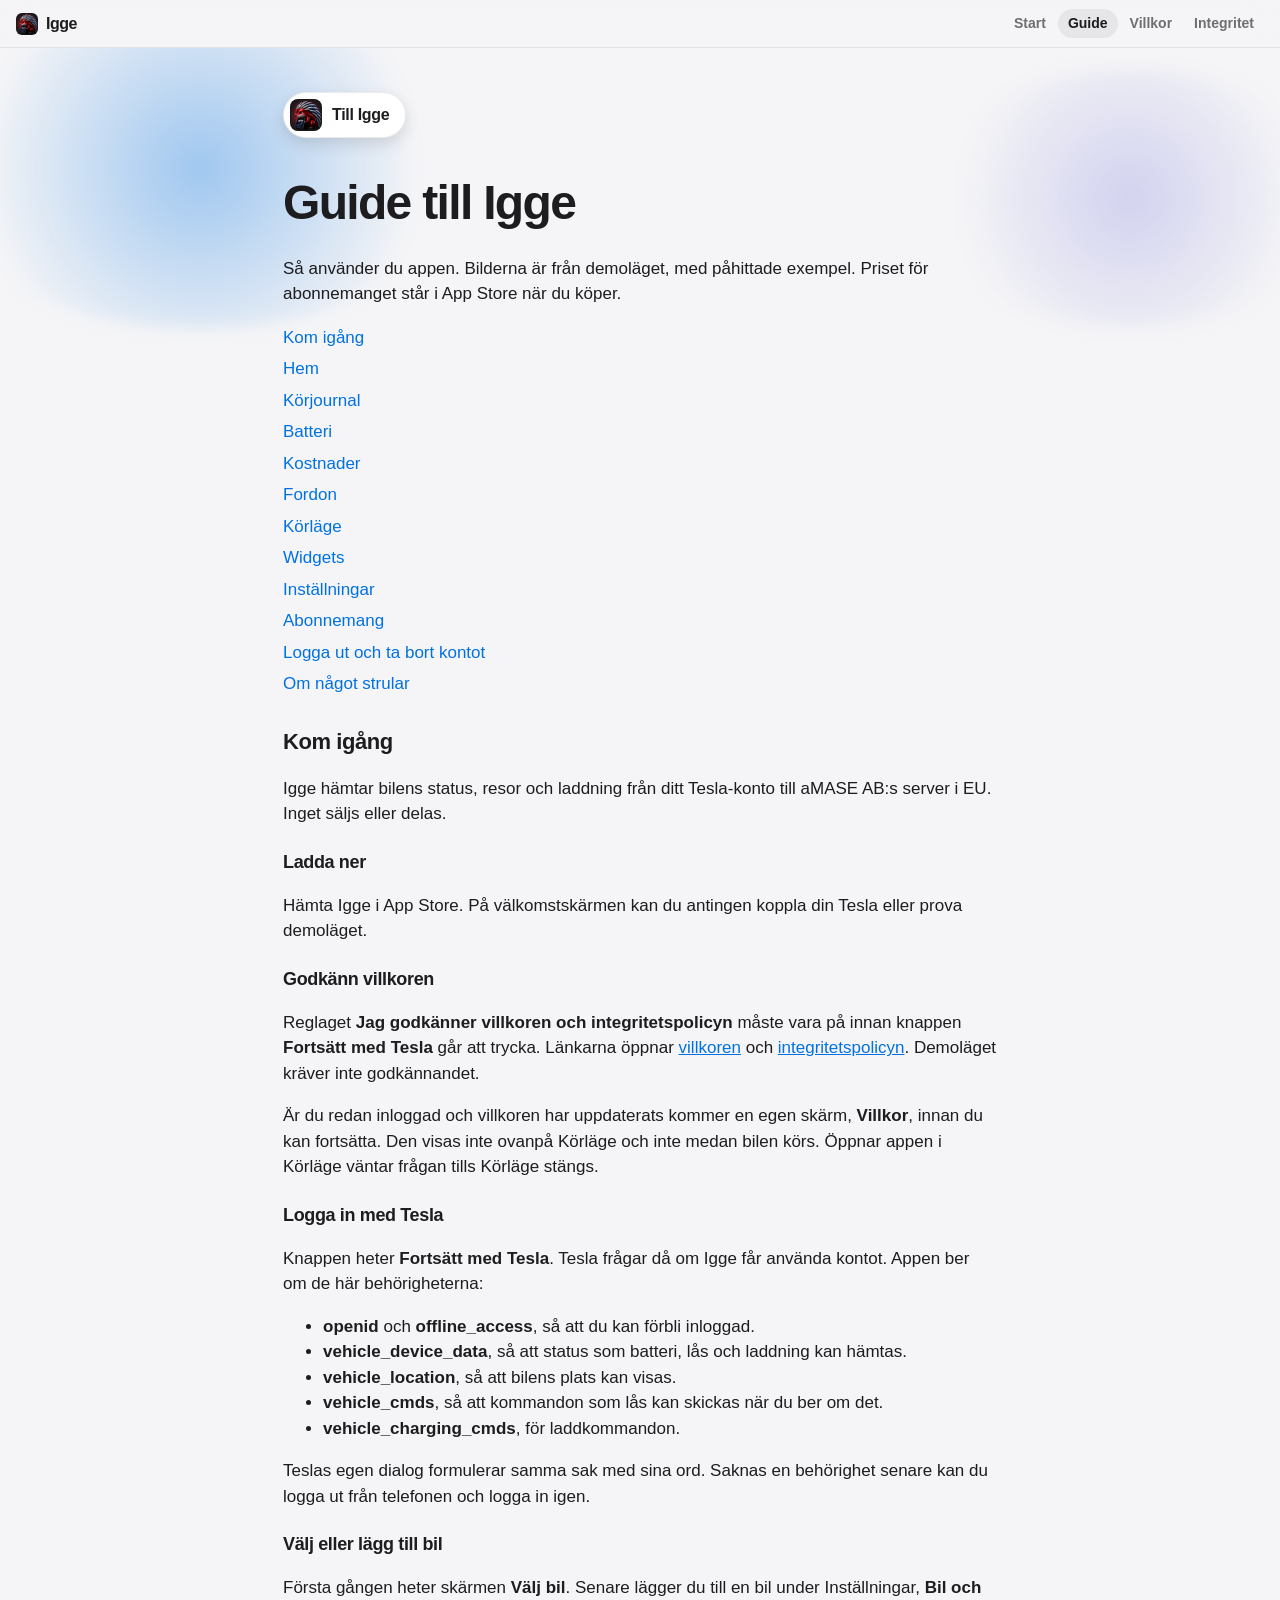
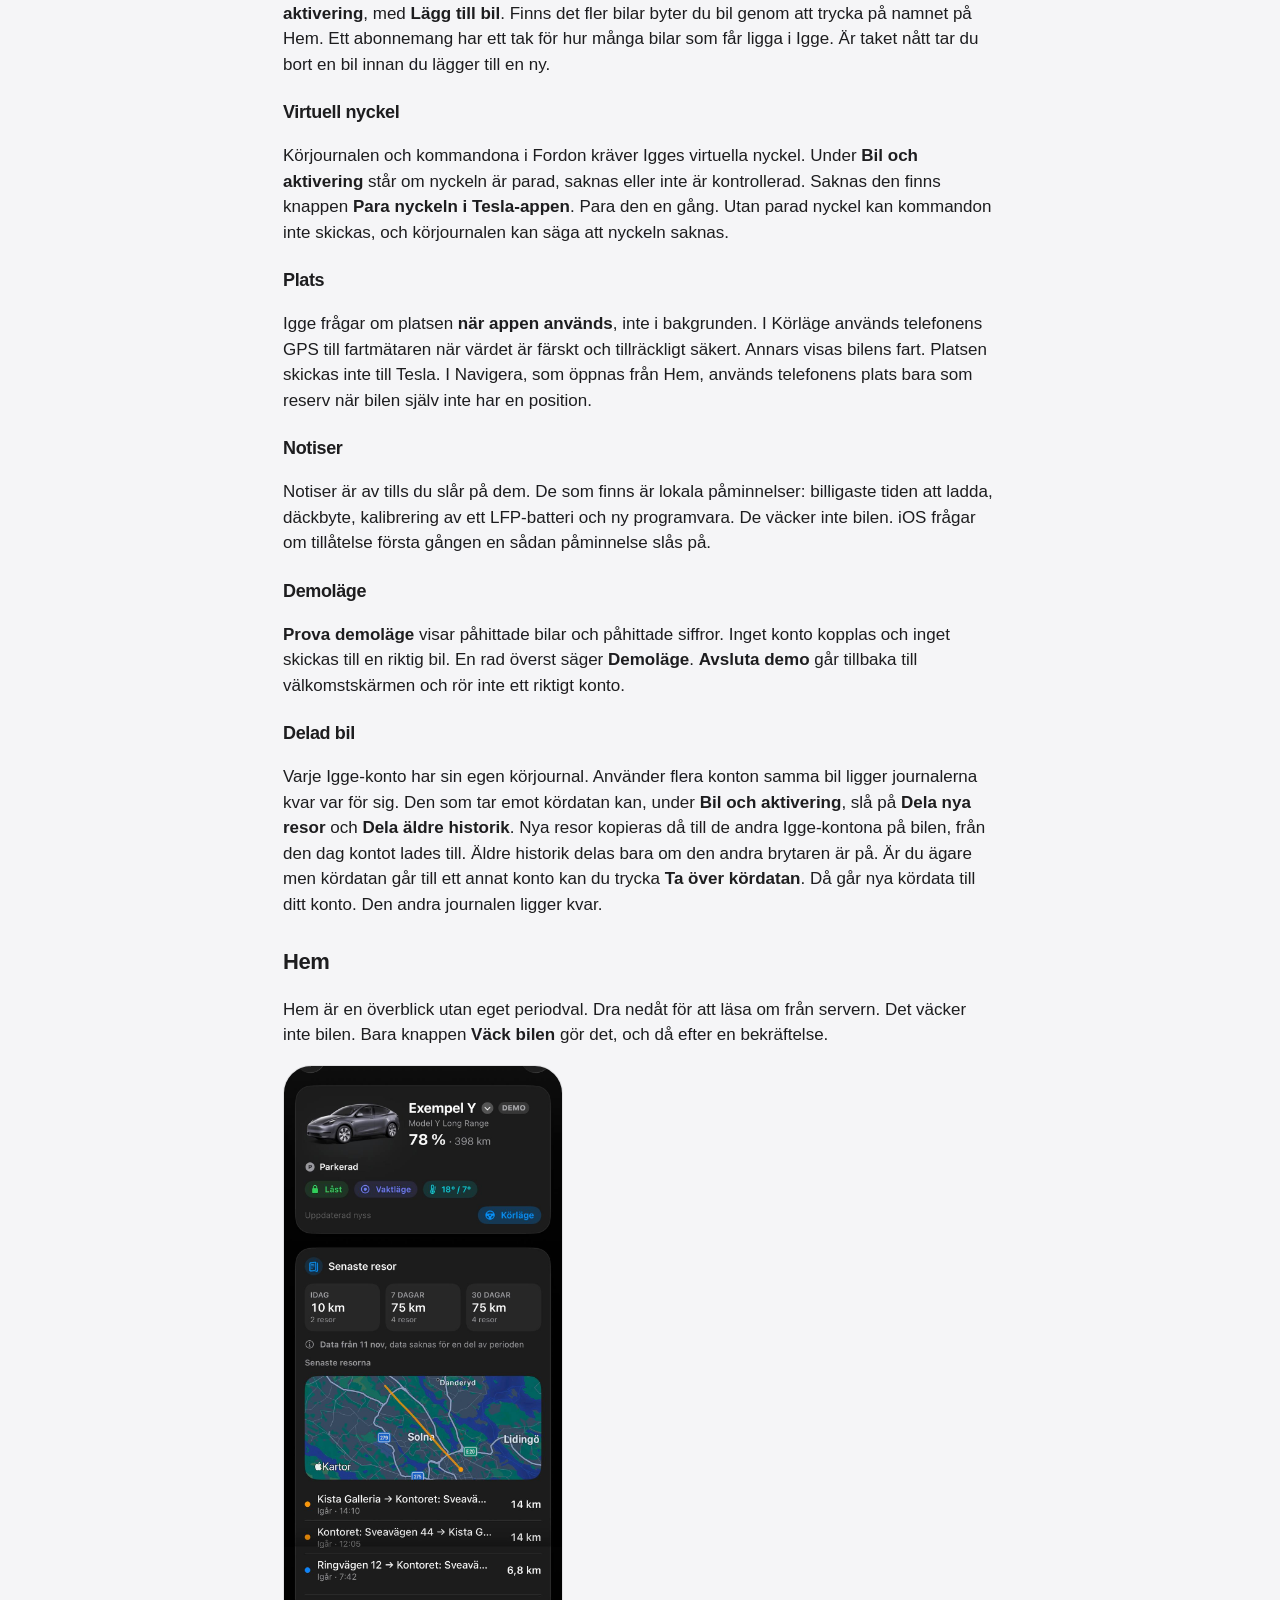
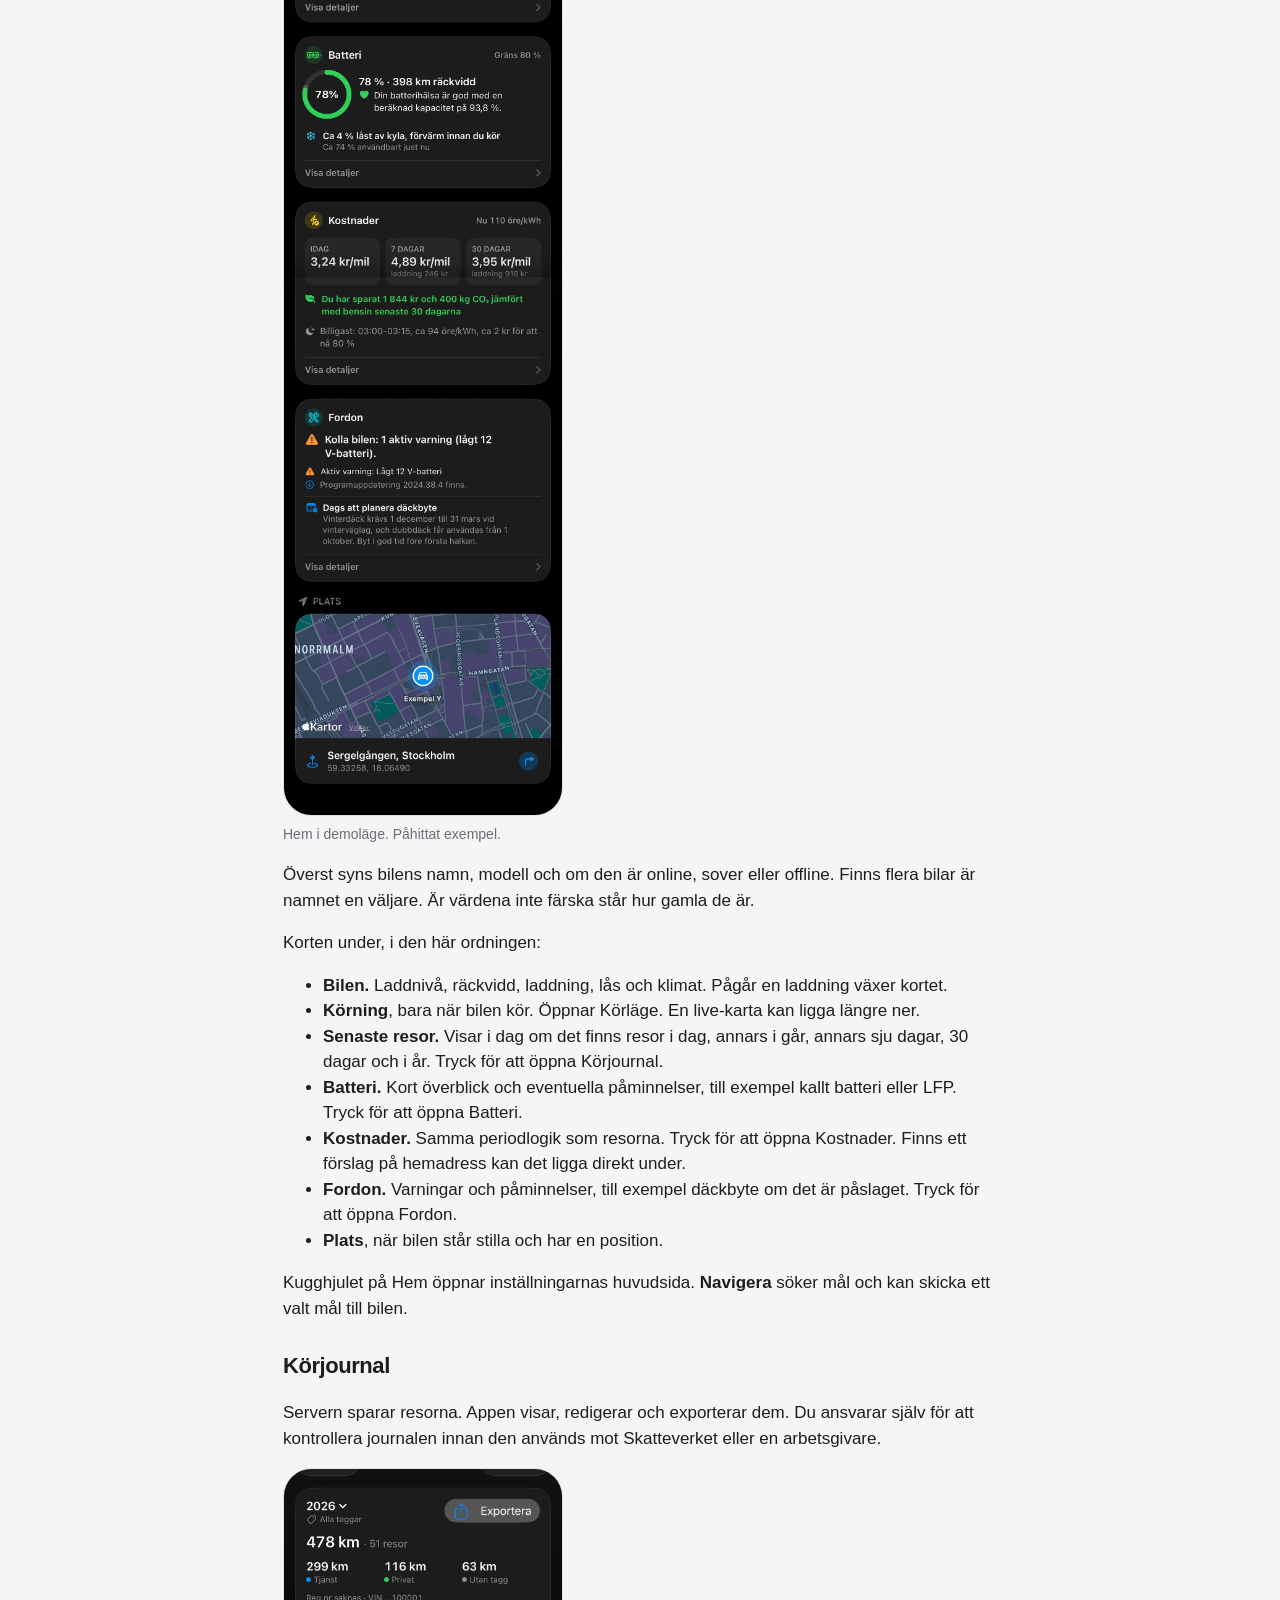
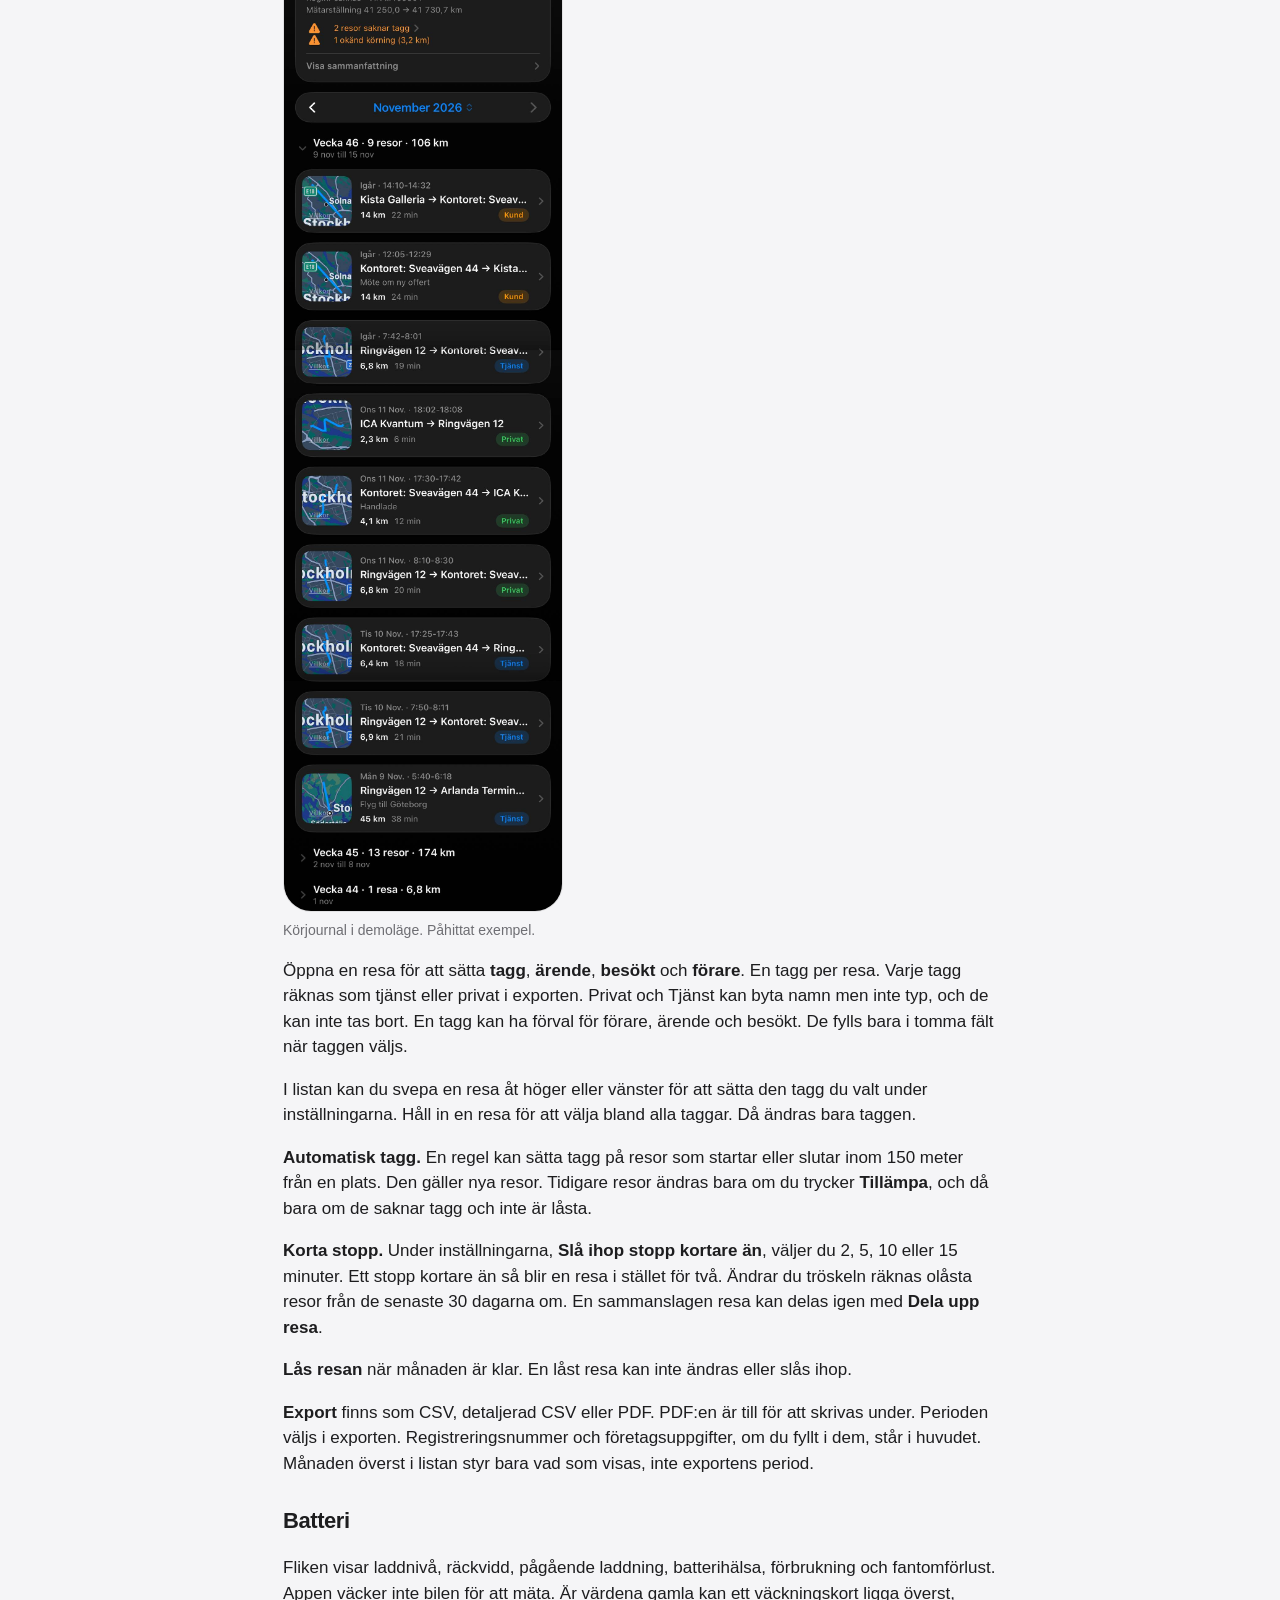
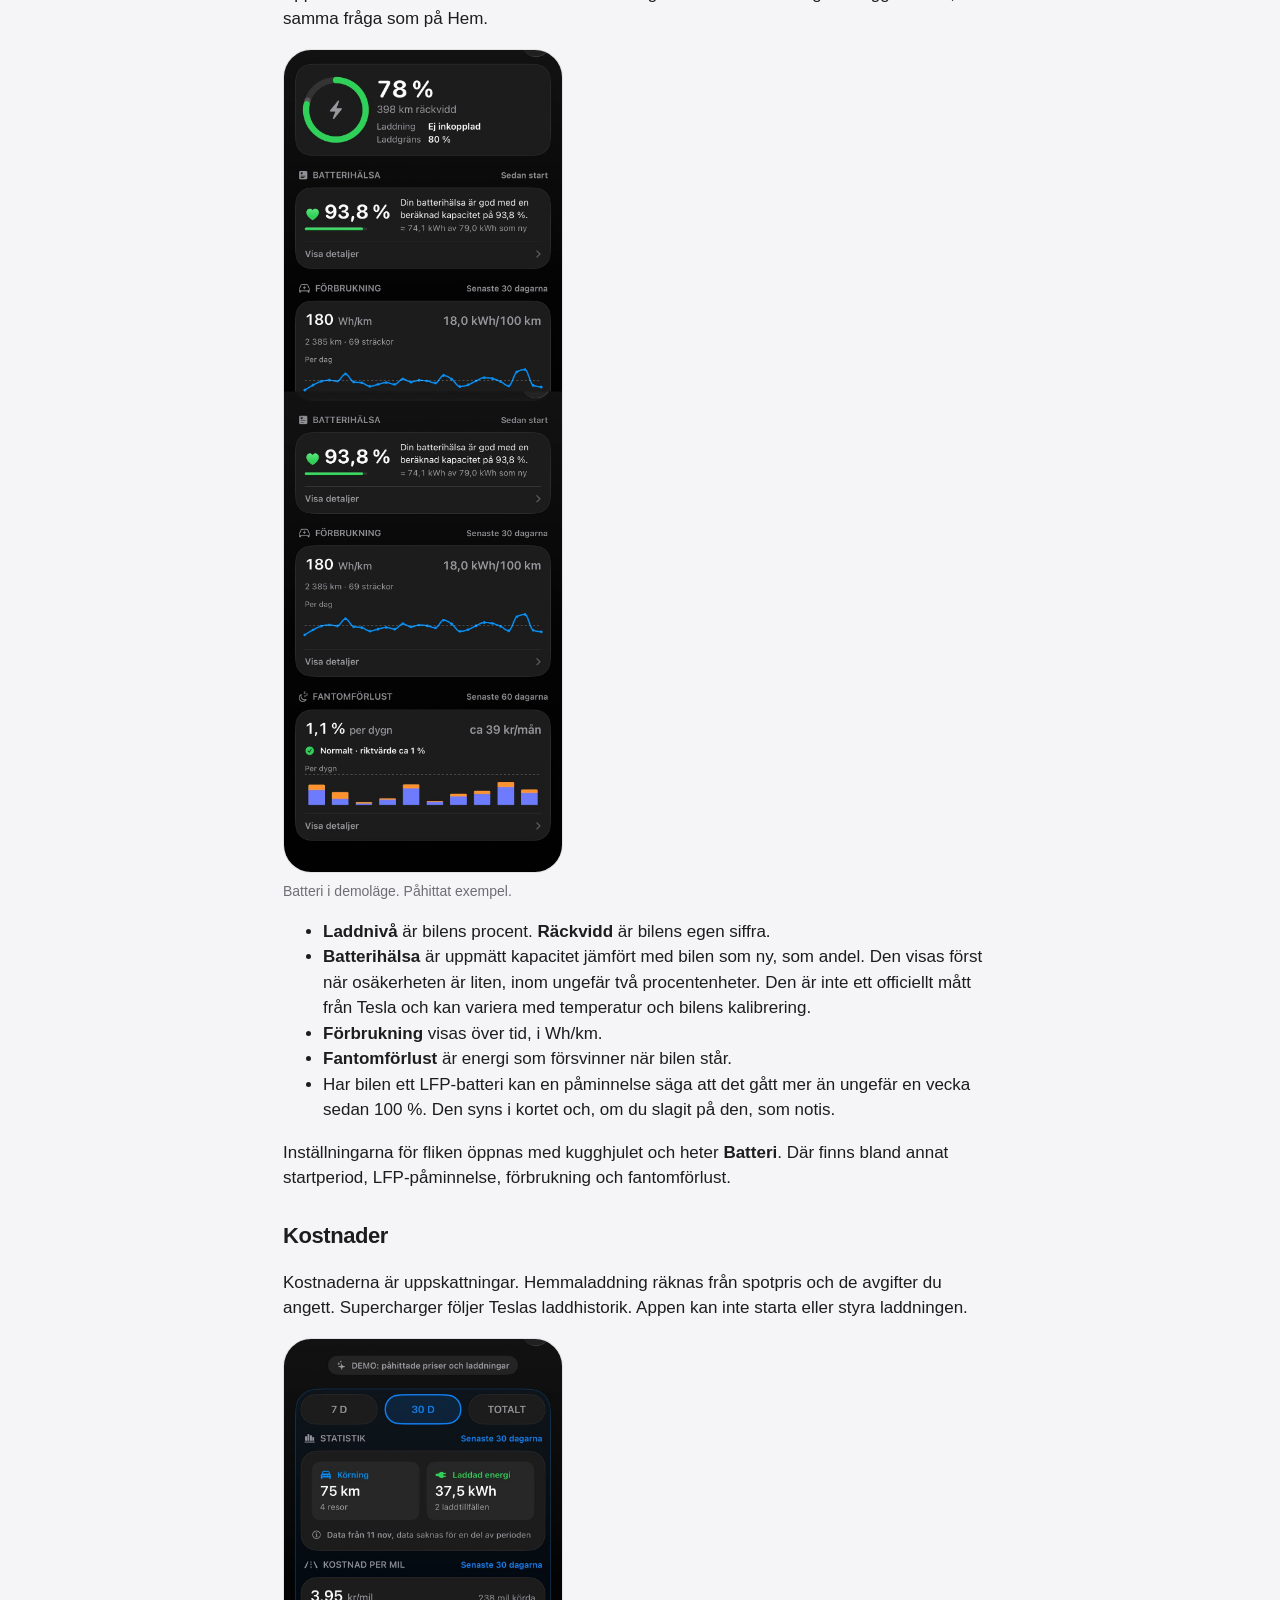
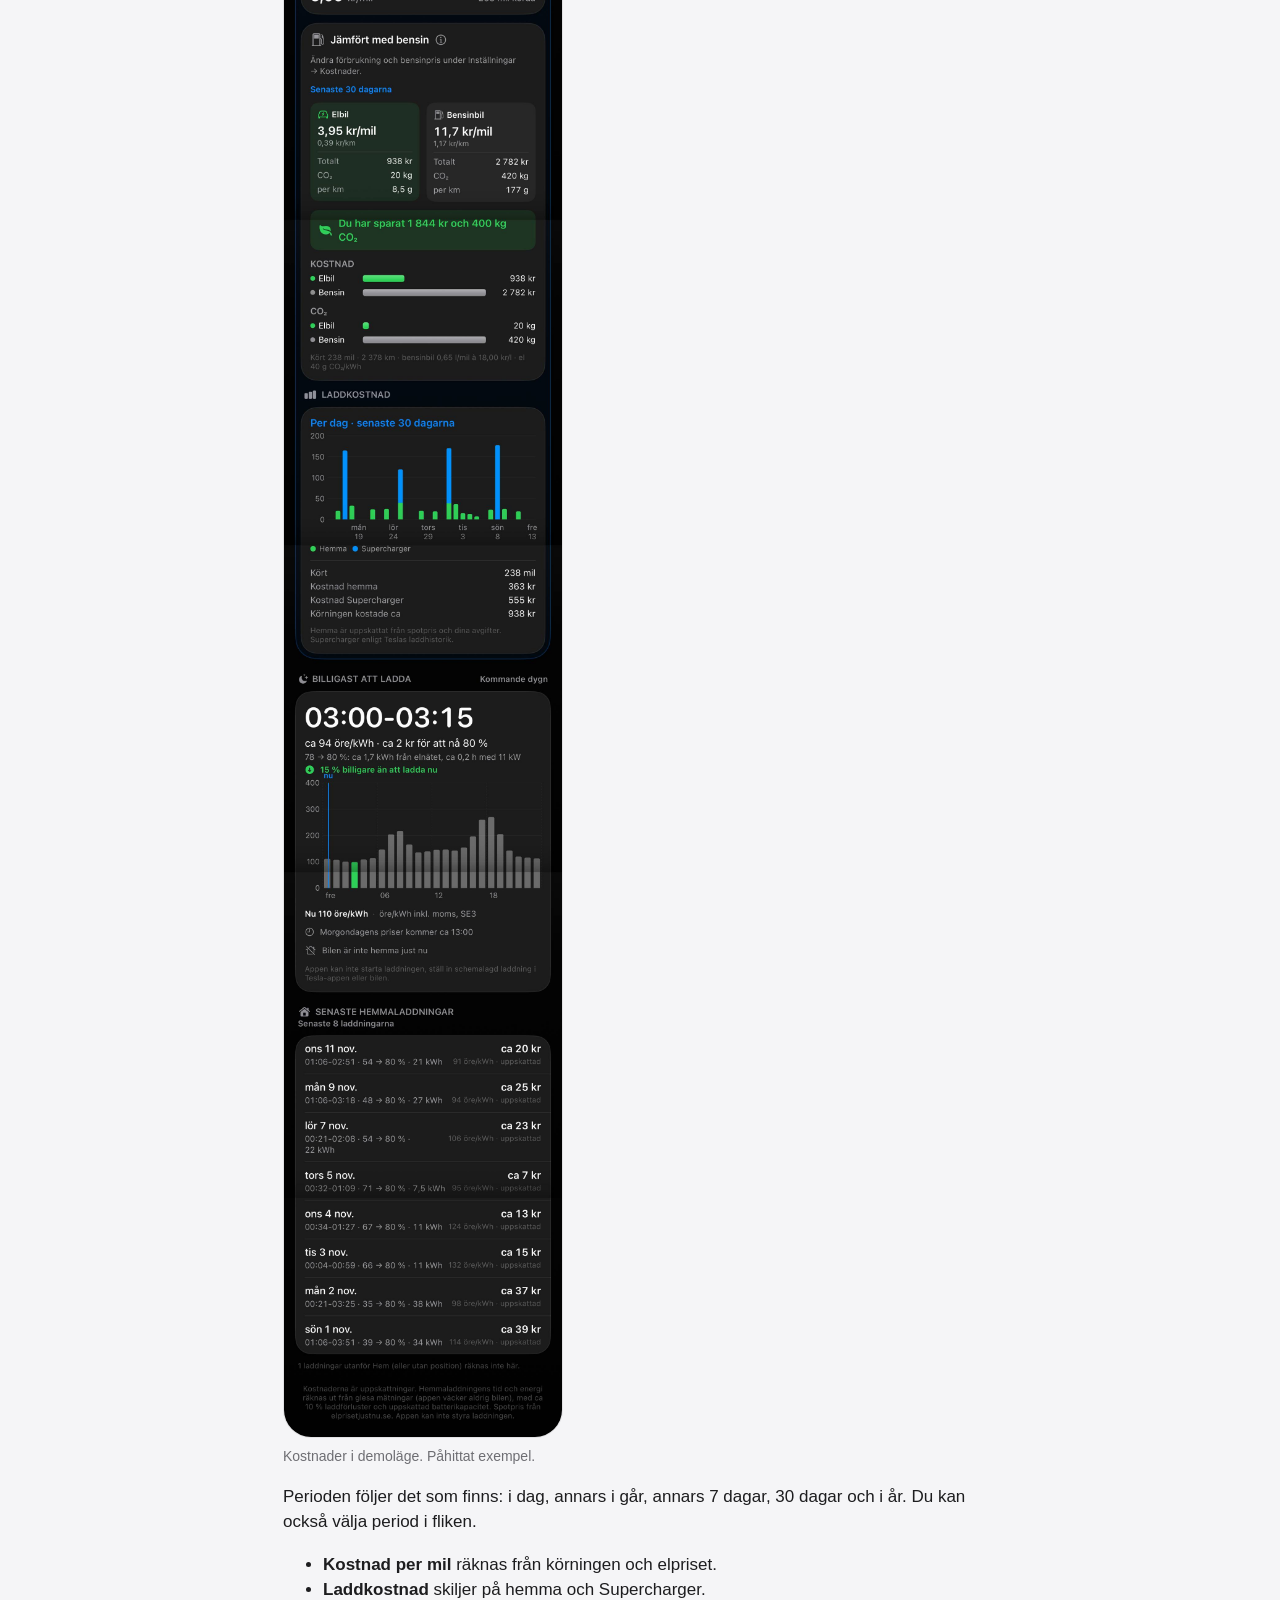
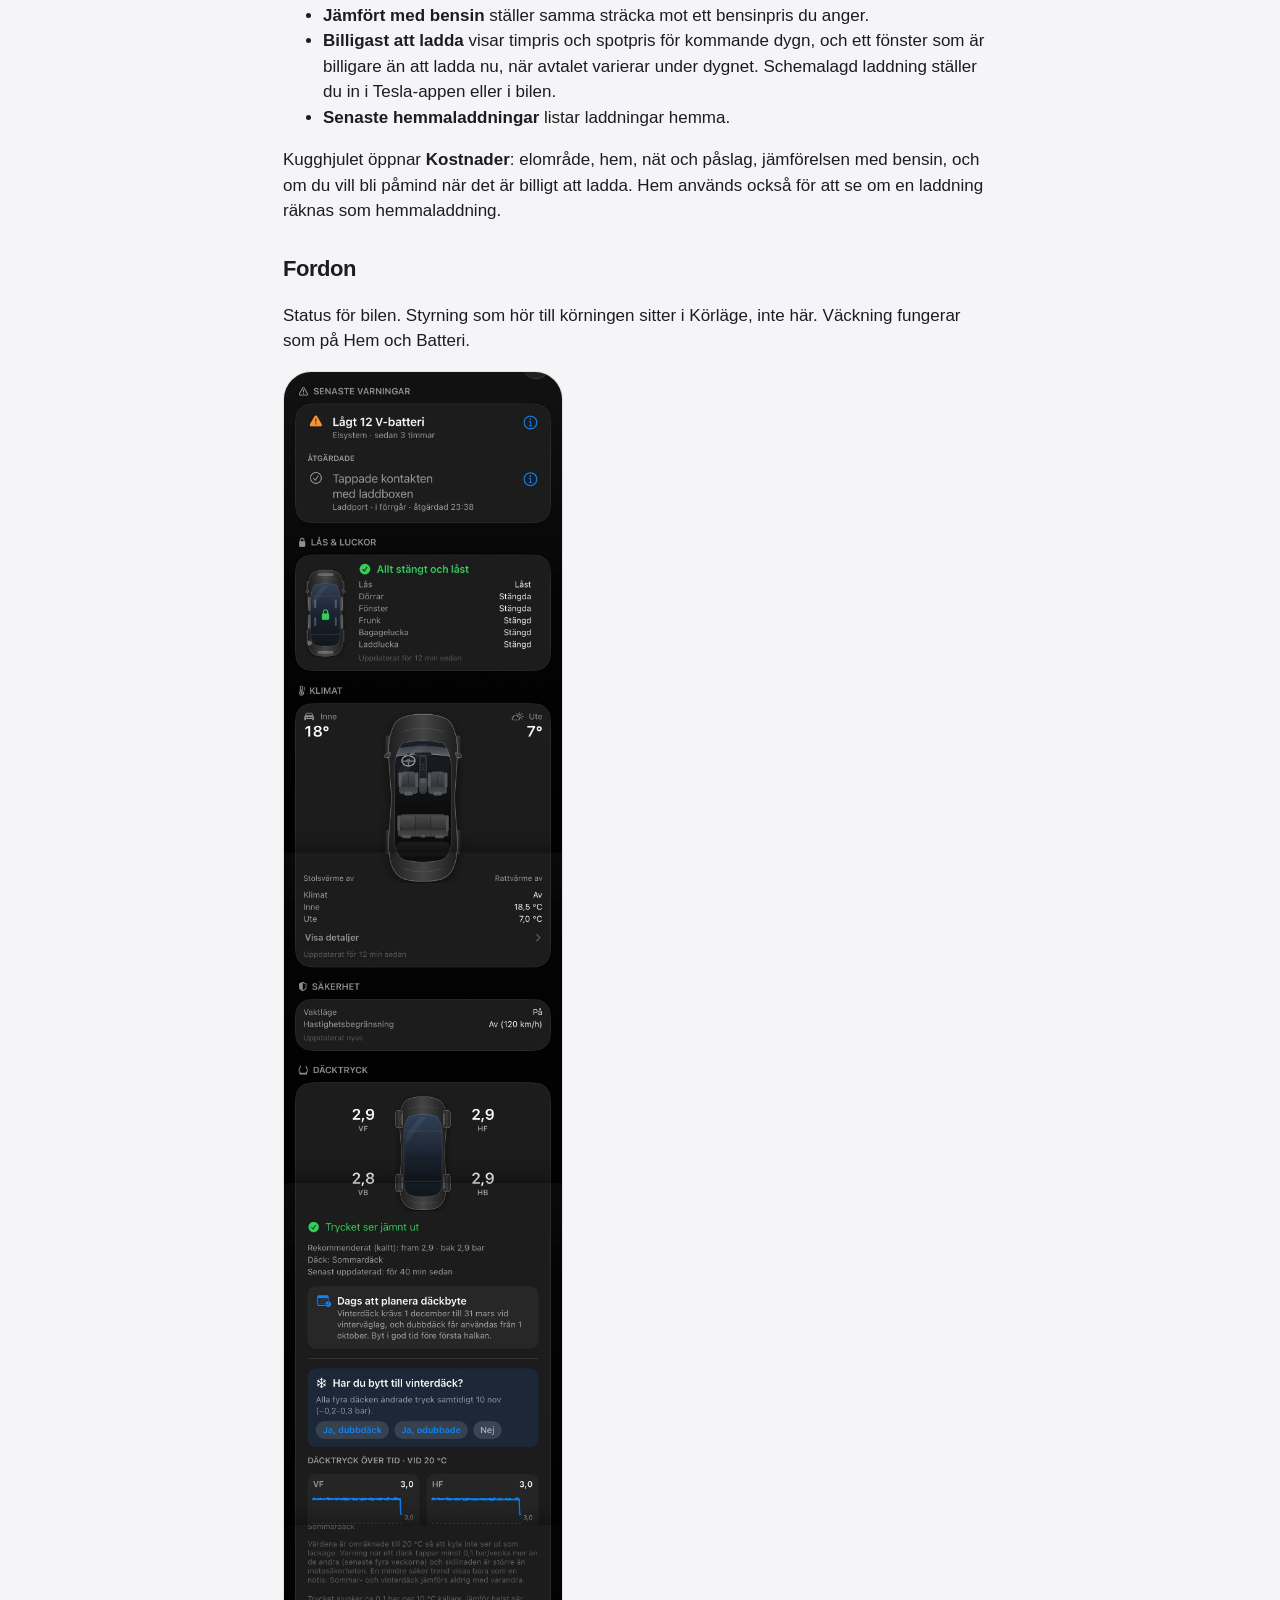
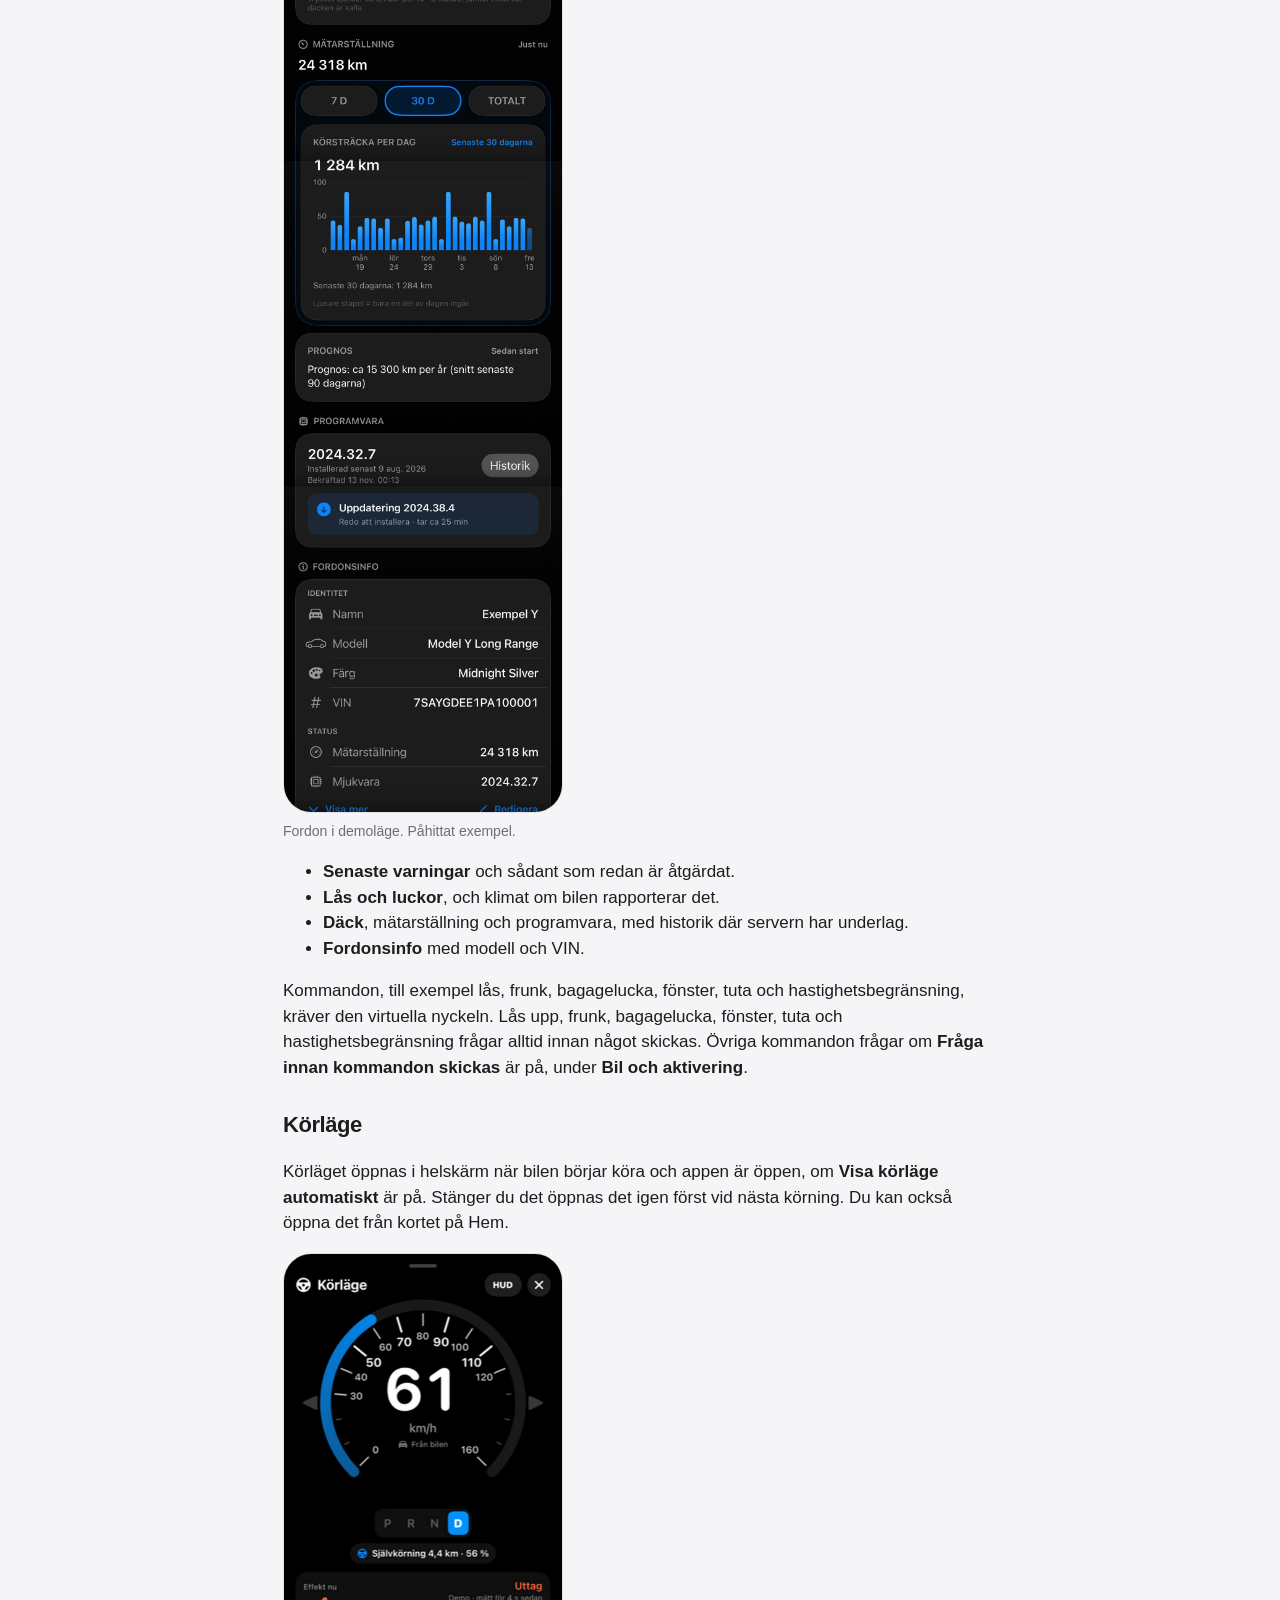
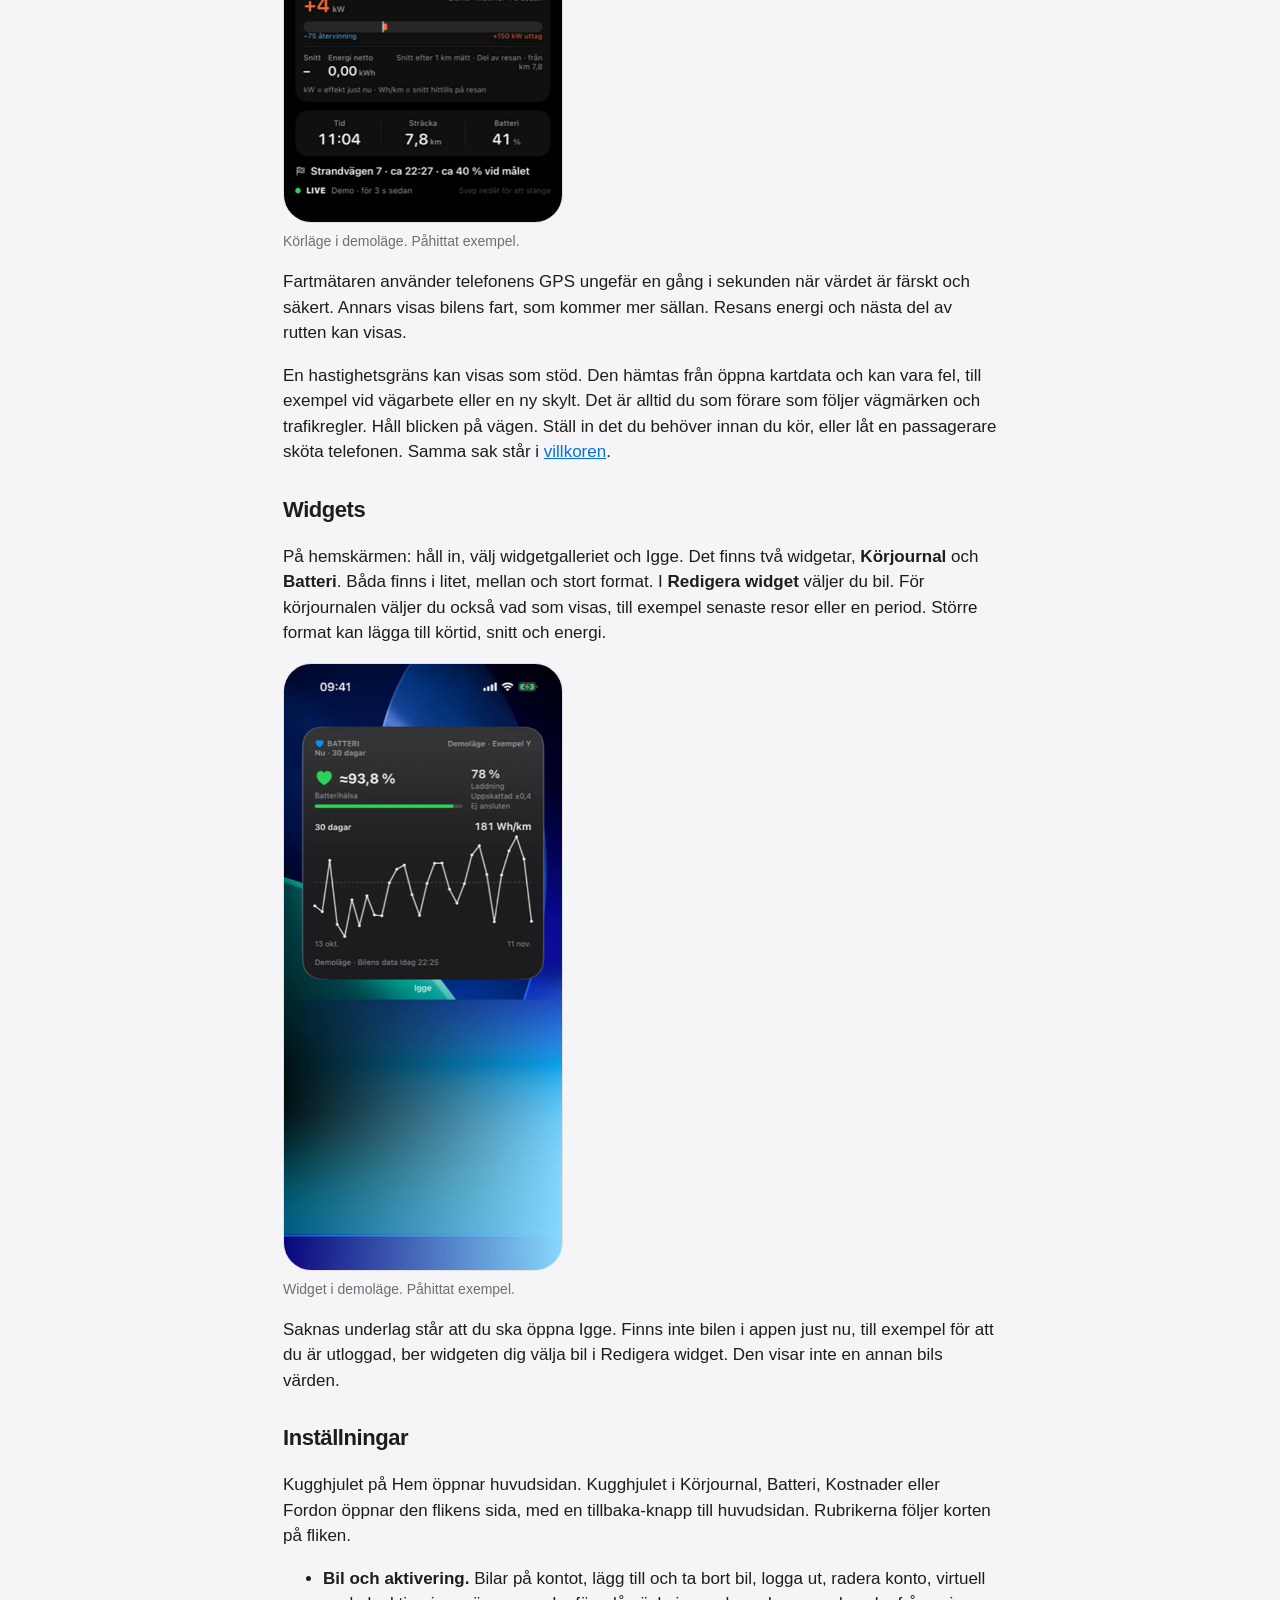
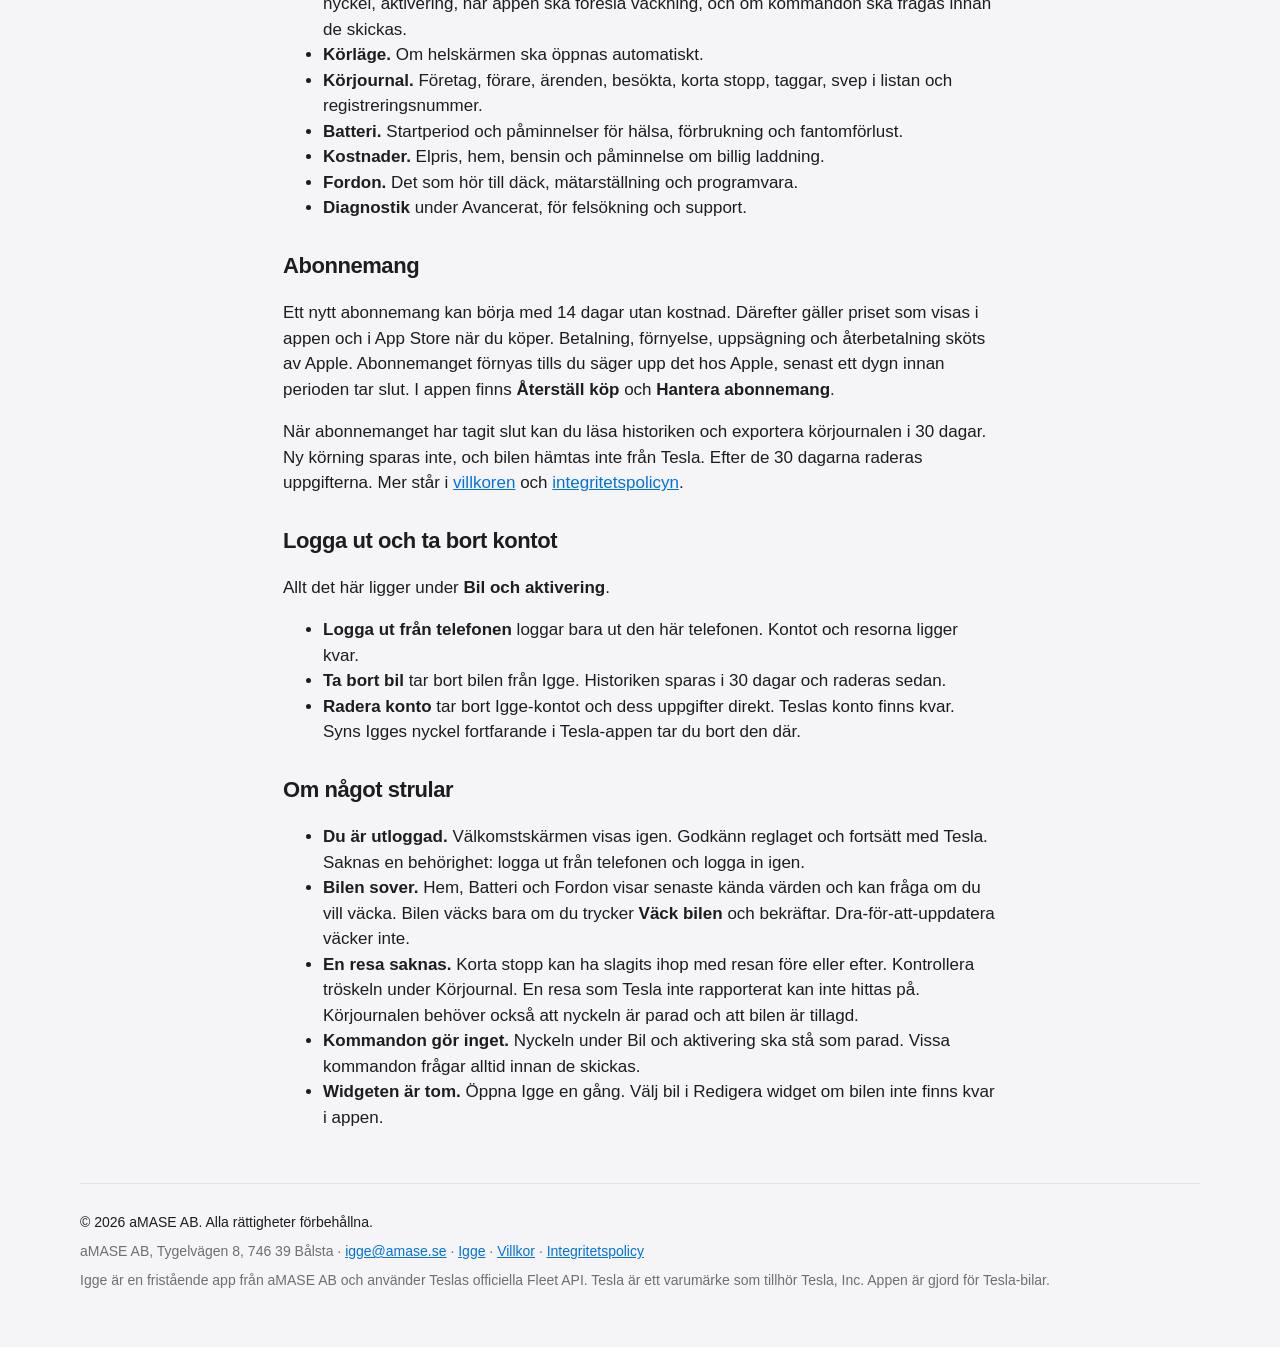
==== commit a18140d7: "Add a sticky navigation bar to every page. The bar links home, the guide, the terms and the privacy " ====
--- a/guide/index.html
+++ b/guide/index.html
@@ -12,6 +12,15 @@
 <link rel="apple-touch-icon" href="../apple-touch-icon.png">
 </head>
 <body>
+<header class="site-nav">
+  <a class="site-brand" href="/"><img src="../images/app-icon.png" width="22" height="22" alt="">Igge</a>
+  <nav class="site-links" aria-label="Sidor">
+    <a href="/">Start</a>
+    <a href="/guide/" aria-current="page">Guide</a>
+    <a href="/villkor/">Villkor</a>
+    <a href="/integritet/">Integritet</a>
+  </nav>
+</header>
 <div class="hero">
   <div class="wrap policy">
 <a class="home-pill" href="/"><img src="../images/app-icon.png" width="32" height="32" alt="">Till Igge</a>
--- a/style.css
+++ b/style.css
@@ -96,6 +96,70 @@
 
 a { color: var(--accent); }
 
+.site-nav {
+  position: sticky;
+  top: 0;
+  z-index: 20;
+  display: flex;
+  align-items: center;
+  gap: 12px;
+  min-height: 48px;
+  padding: 6px 16px;
+  background: color-mix(in srgb, var(--bg) 74%, transparent);
+  backdrop-filter: saturate(140%) blur(16px);
+  -webkit-backdrop-filter: saturate(140%) blur(16px);
+  border-bottom: 1px solid var(--line);
+}
+
+.site-brand {
+  display: inline-flex;
+  align-items: center;
+  gap: 8px;
+  flex: 0 0 auto;
+  color: var(--ink);
+  text-decoration: none;
+  font-size: 16px;
+  font-weight: 650;
+  letter-spacing: -0.03em;
+}
+
+.site-brand img {
+  width: 22px;
+  height: 22px;
+  max-width: none;
+  border-radius: 6px;
+  display: block;
+}
+
+.site-links {
+  display: flex;
+  gap: 2px;
+  margin-left: auto;
+  min-width: 0;
+  overflow-x: auto;
+  overscroll-behavior-x: contain;
+  scrollbar-width: none;
+  touch-action: pan-x;
+}
+
+.site-links::-webkit-scrollbar { display: none; }
+
+.site-links a {
+  flex: 0 0 auto;
+  color: var(--muted);
+  text-decoration: none;
+  font-size: 14px;
+  font-weight: 560;
+  line-height: 1.2;
+  padding: 6px 10px;
+  border-radius: 980px;
+}
+
+.site-links a[aria-current="page"] {
+  color: var(--ink);
+  background: var(--tab);
+}
+
 img { max-width: 100%; height: auto; }
 
 .wrap {
@@ -105,7 +169,7 @@
 
 .hero {
   position: relative;
-  padding: 72px 0 12px;
+  padding: 28px 0 12px;
   overflow: hidden;
 }
 
@@ -195,7 +259,7 @@
 .showcase { padding: 28px 0 8px; }
 
 @media (min-width: 861px) {
-  .hero { padding: 40px 0 0; }
+  .hero { padding: 16px 0 0; }
   .showcase { padding-top: 56px; }
 }
 
@@ -735,7 +799,7 @@
   .copy { width: min(560px, 100%); }
   .phone-hint { max-width: 26em; }
   .cards { grid-template-columns: 1fr; }
-  .hero { padding-top: 48px; }
+  .hero { padding-top: 20px; }
 }
 
 @media (prefers-reduced-motion: reduce) {
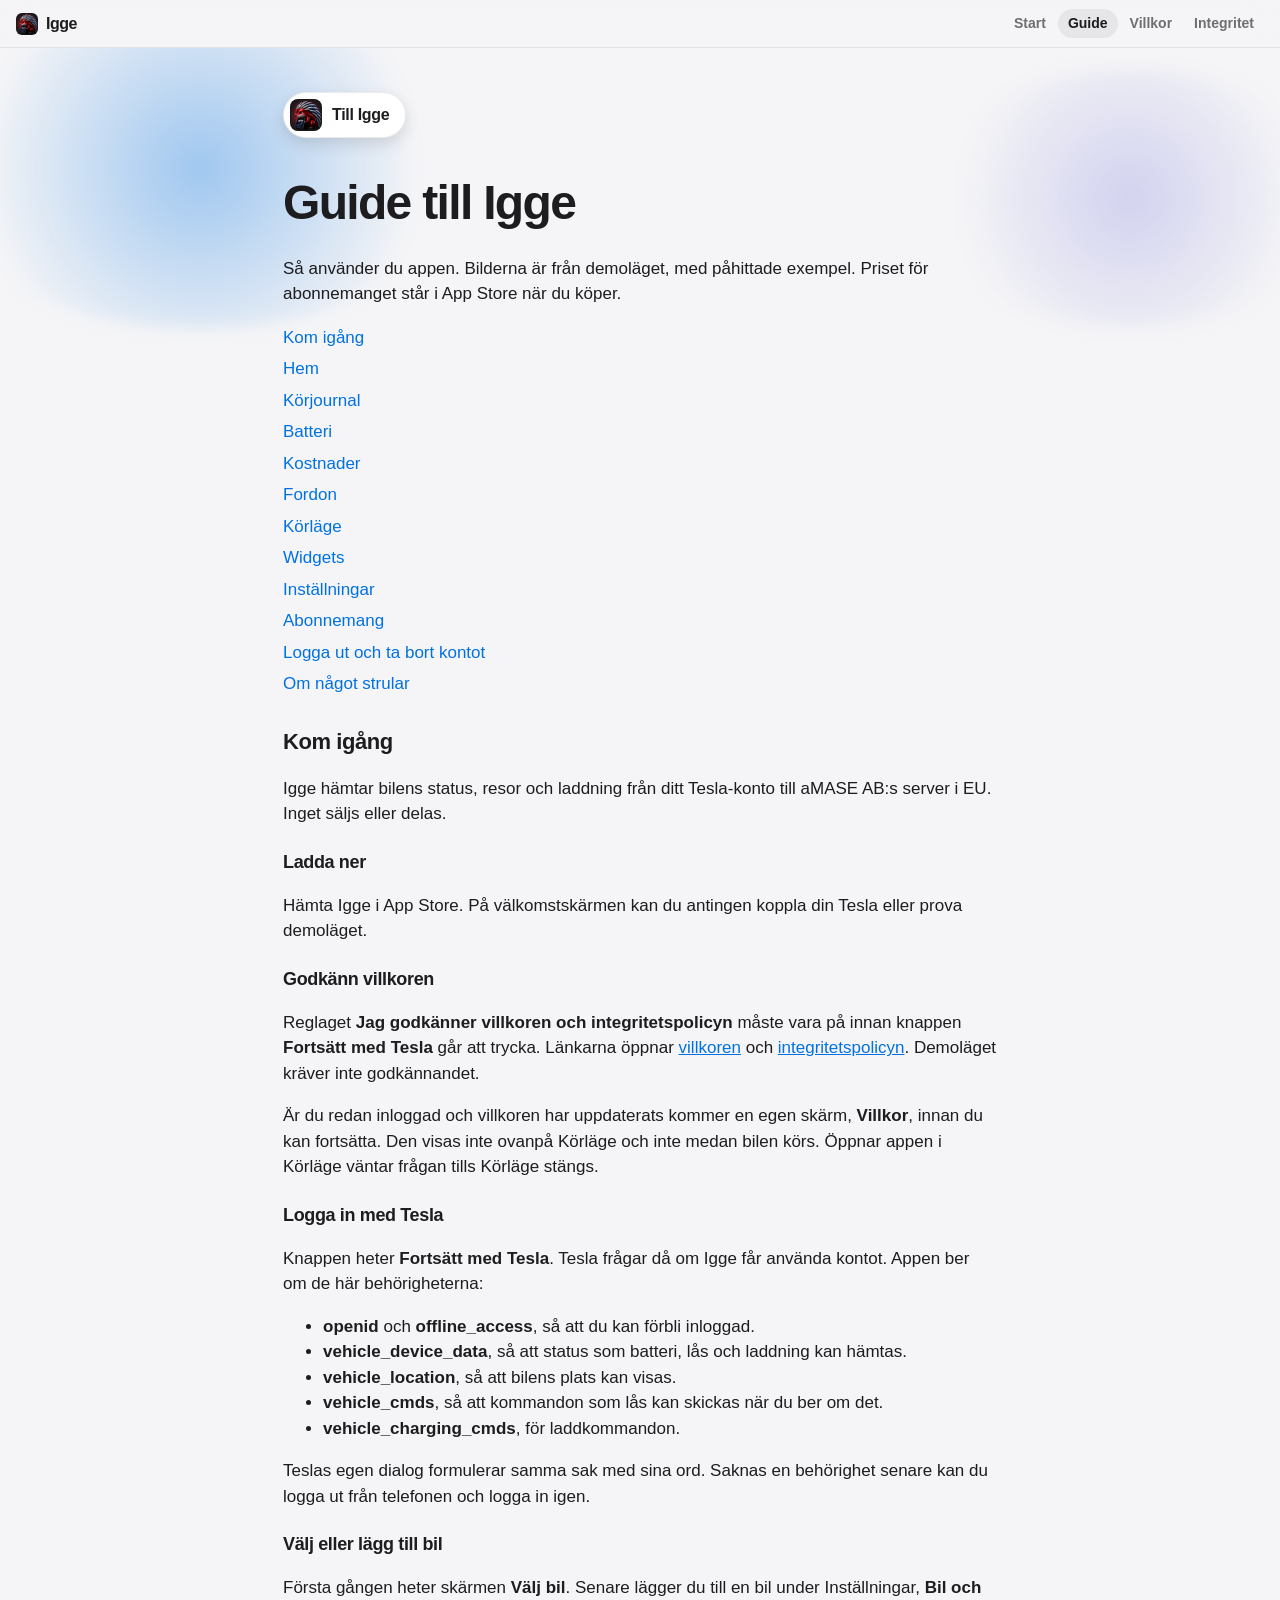
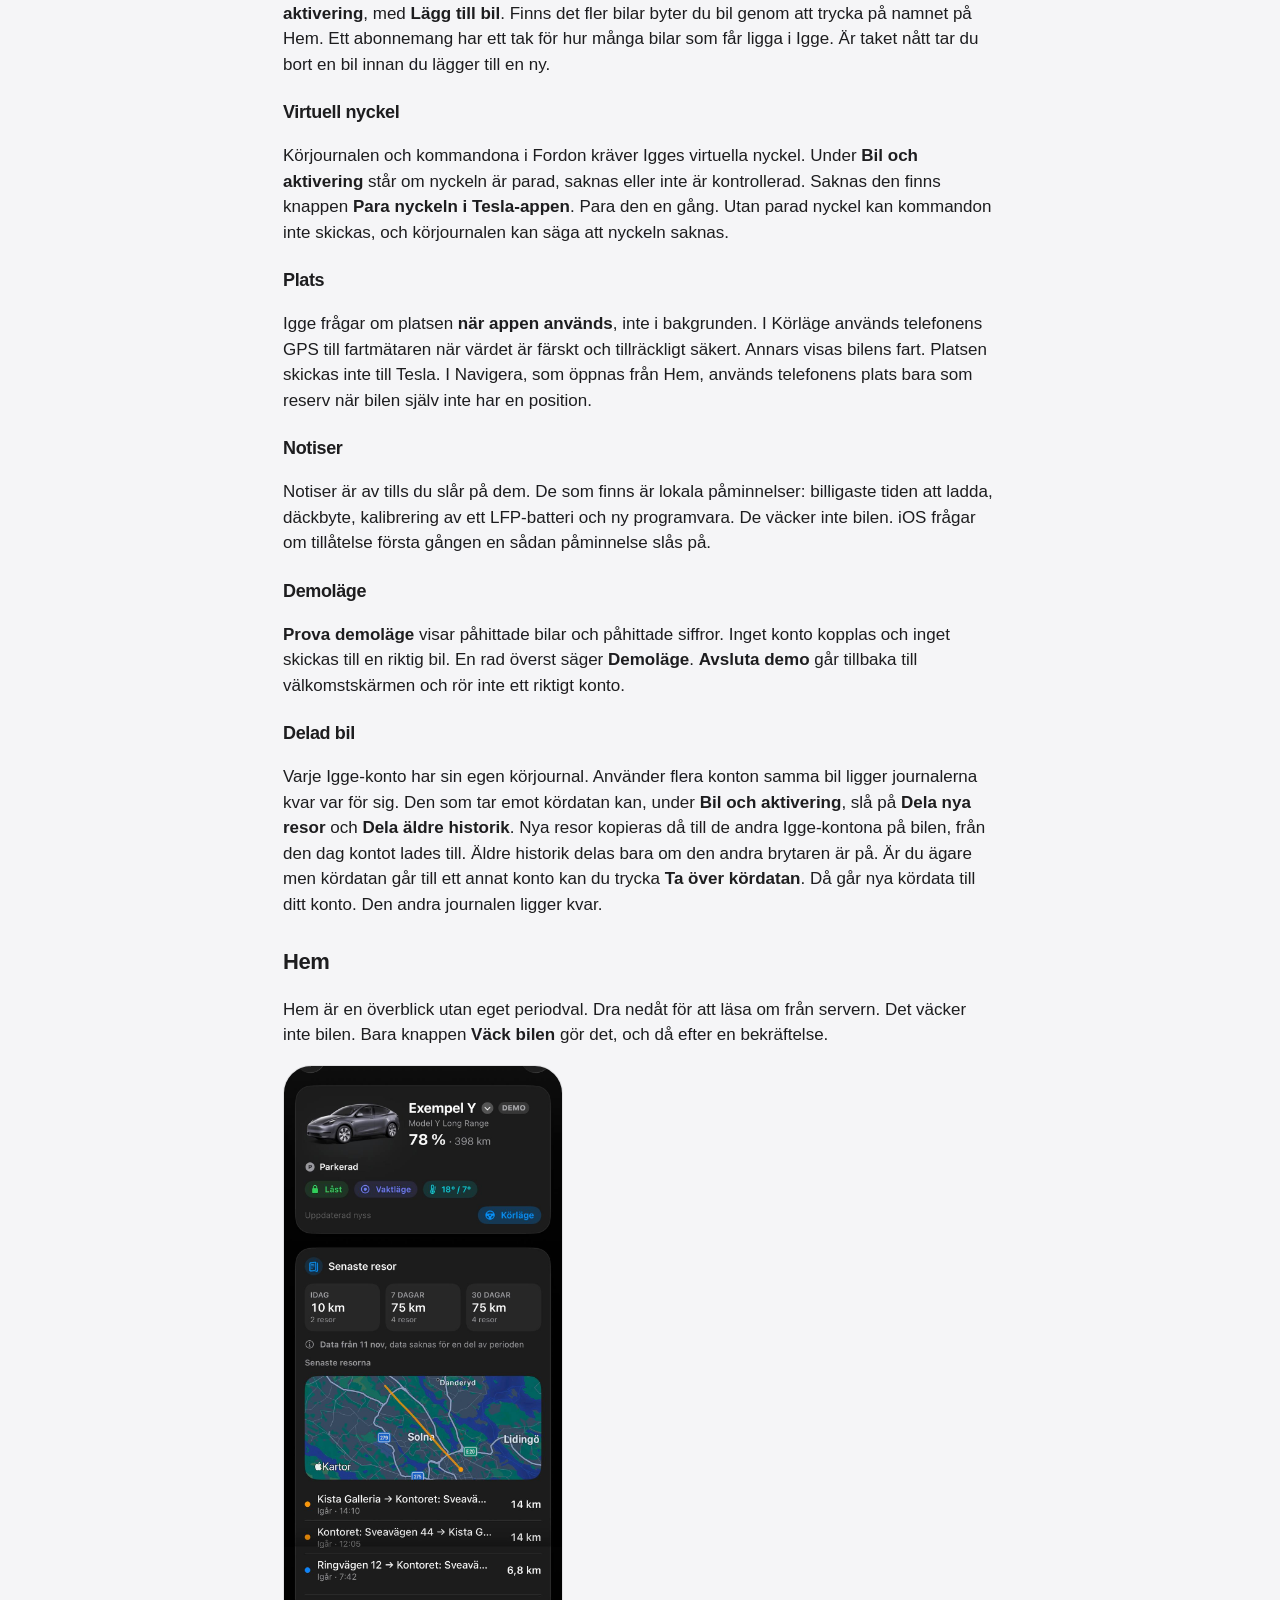
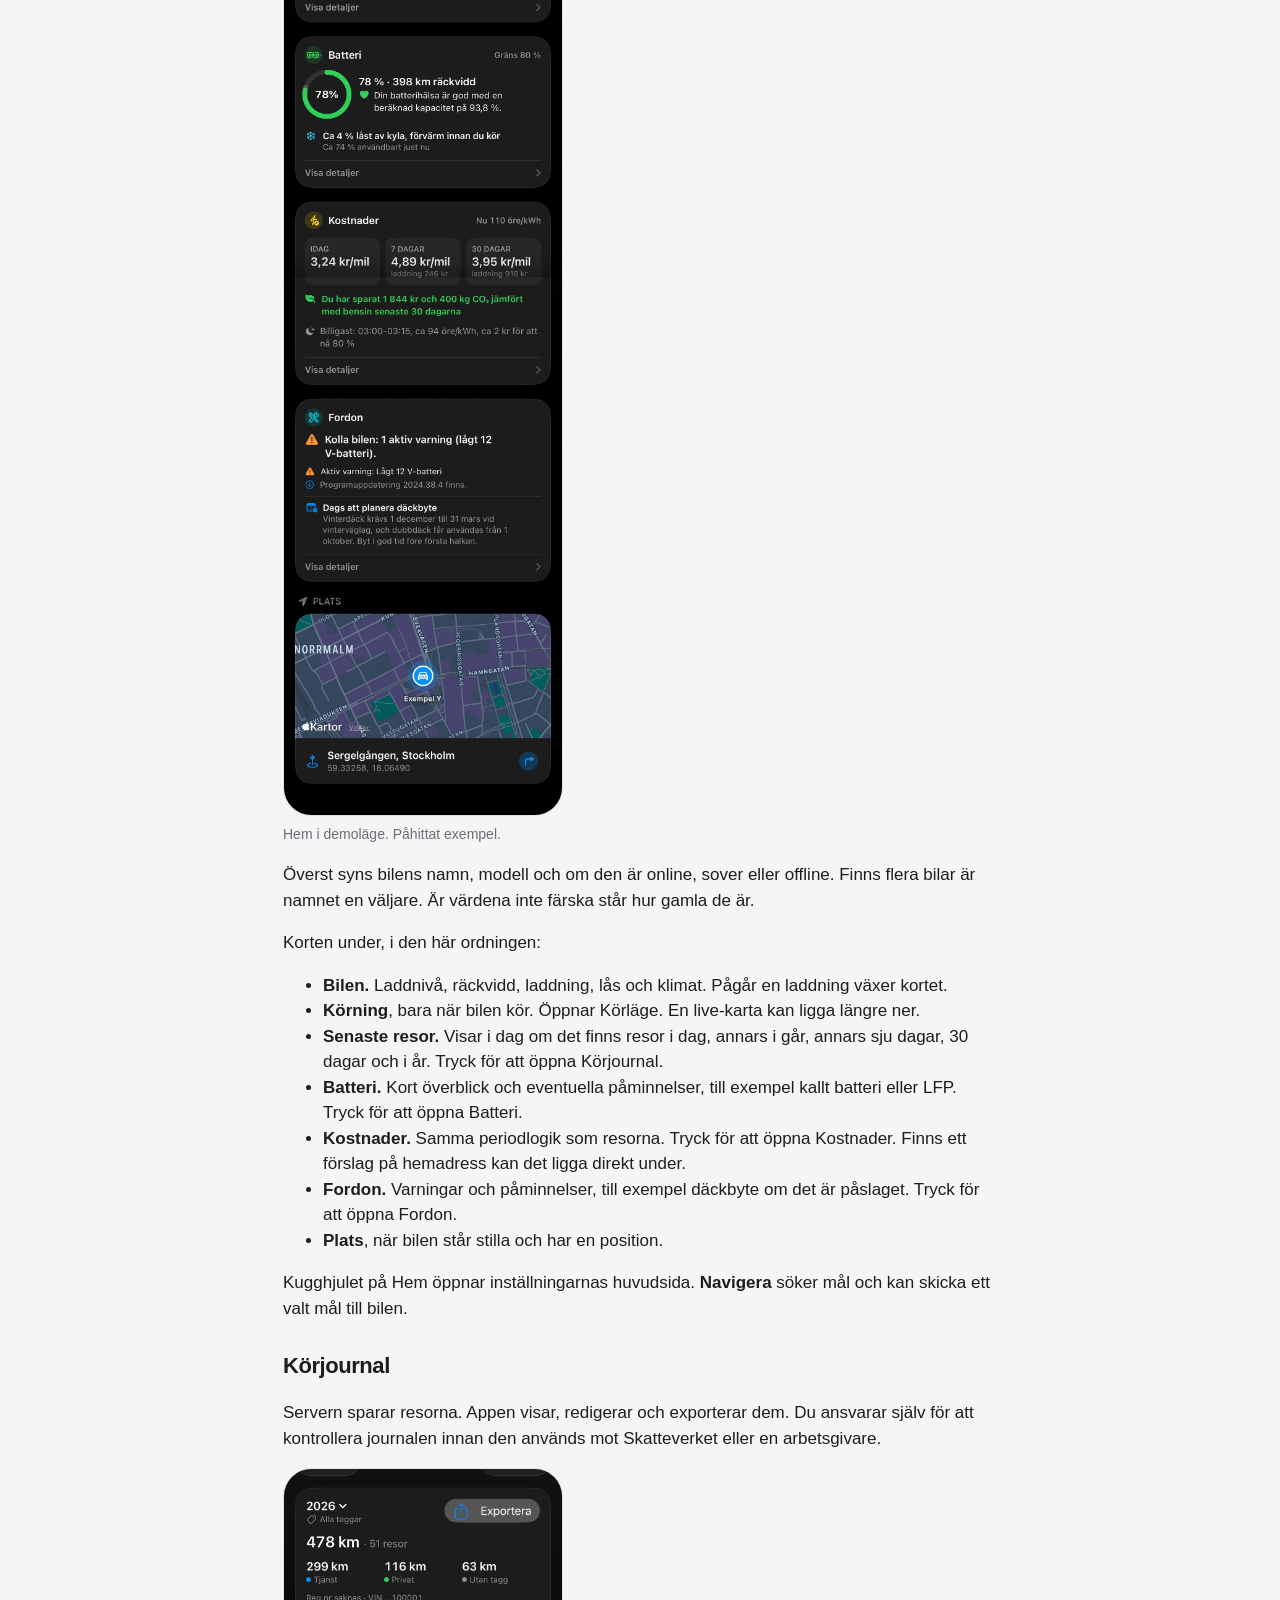
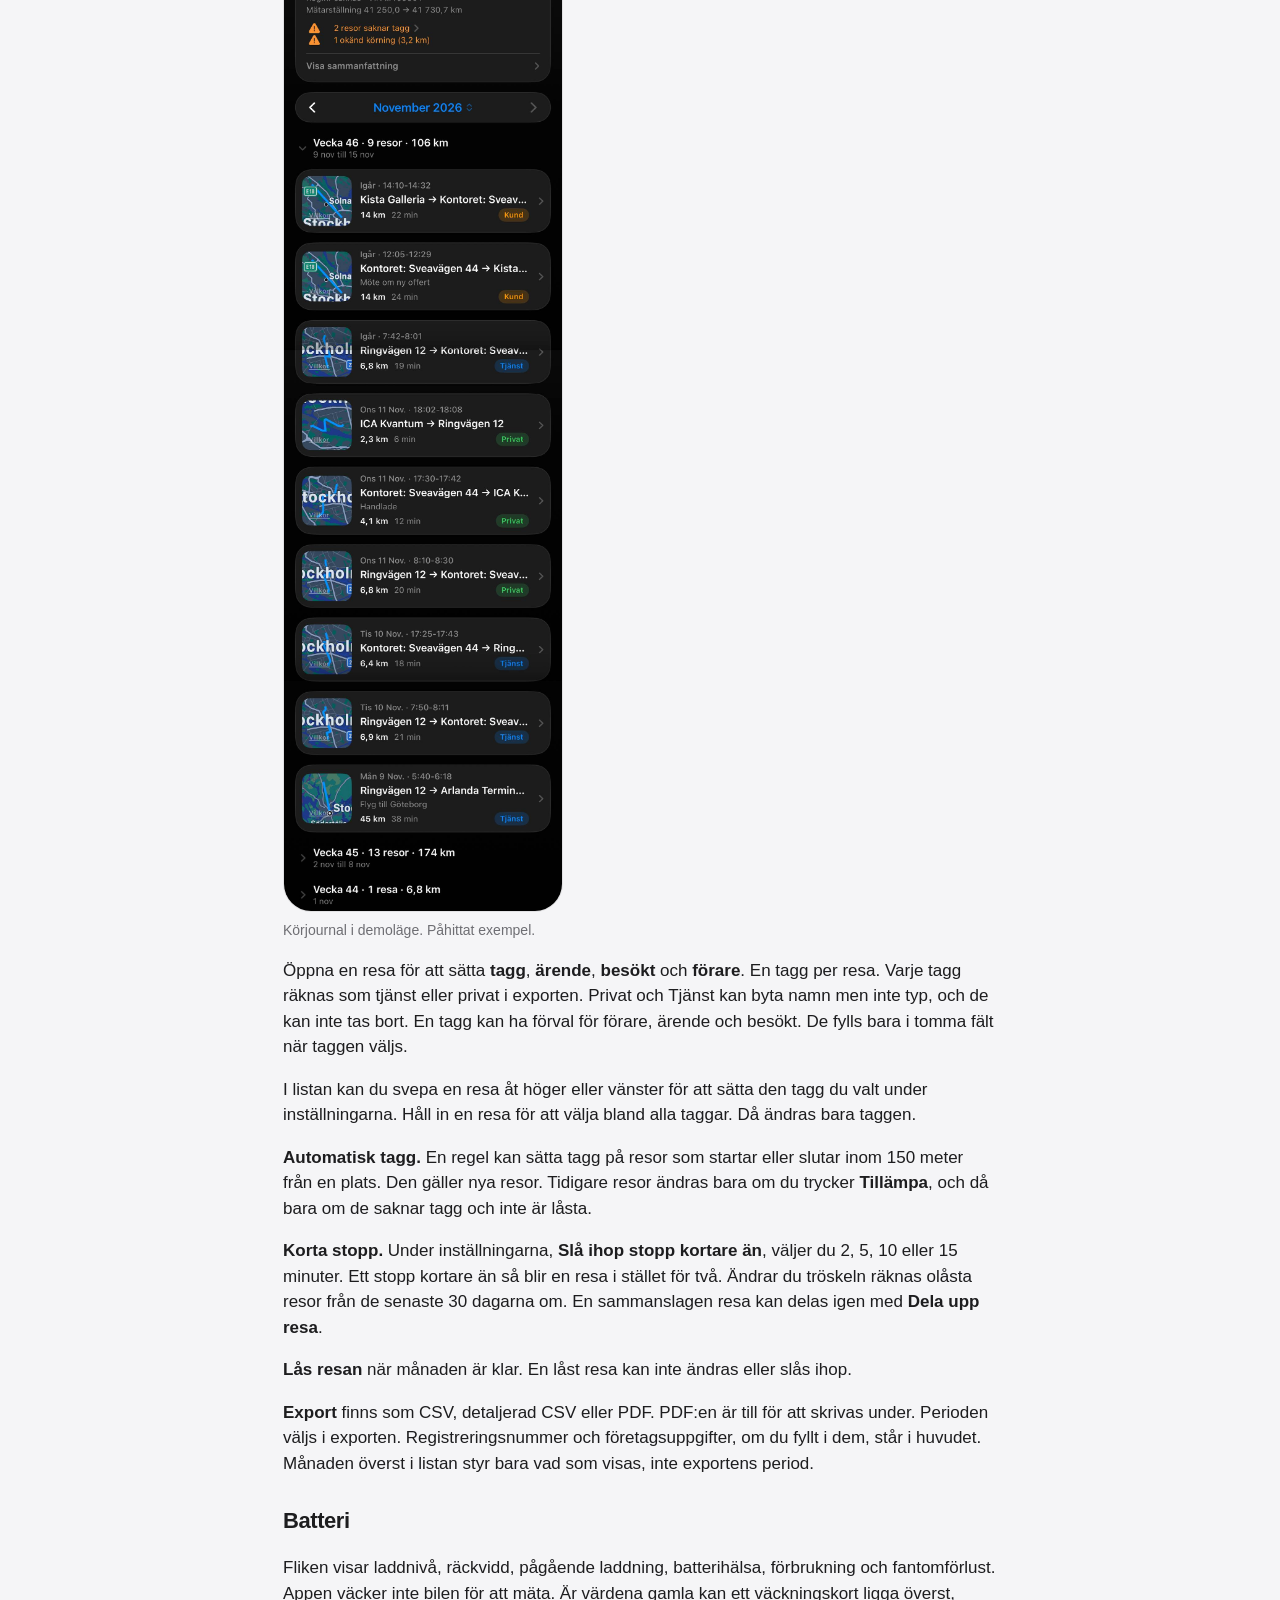
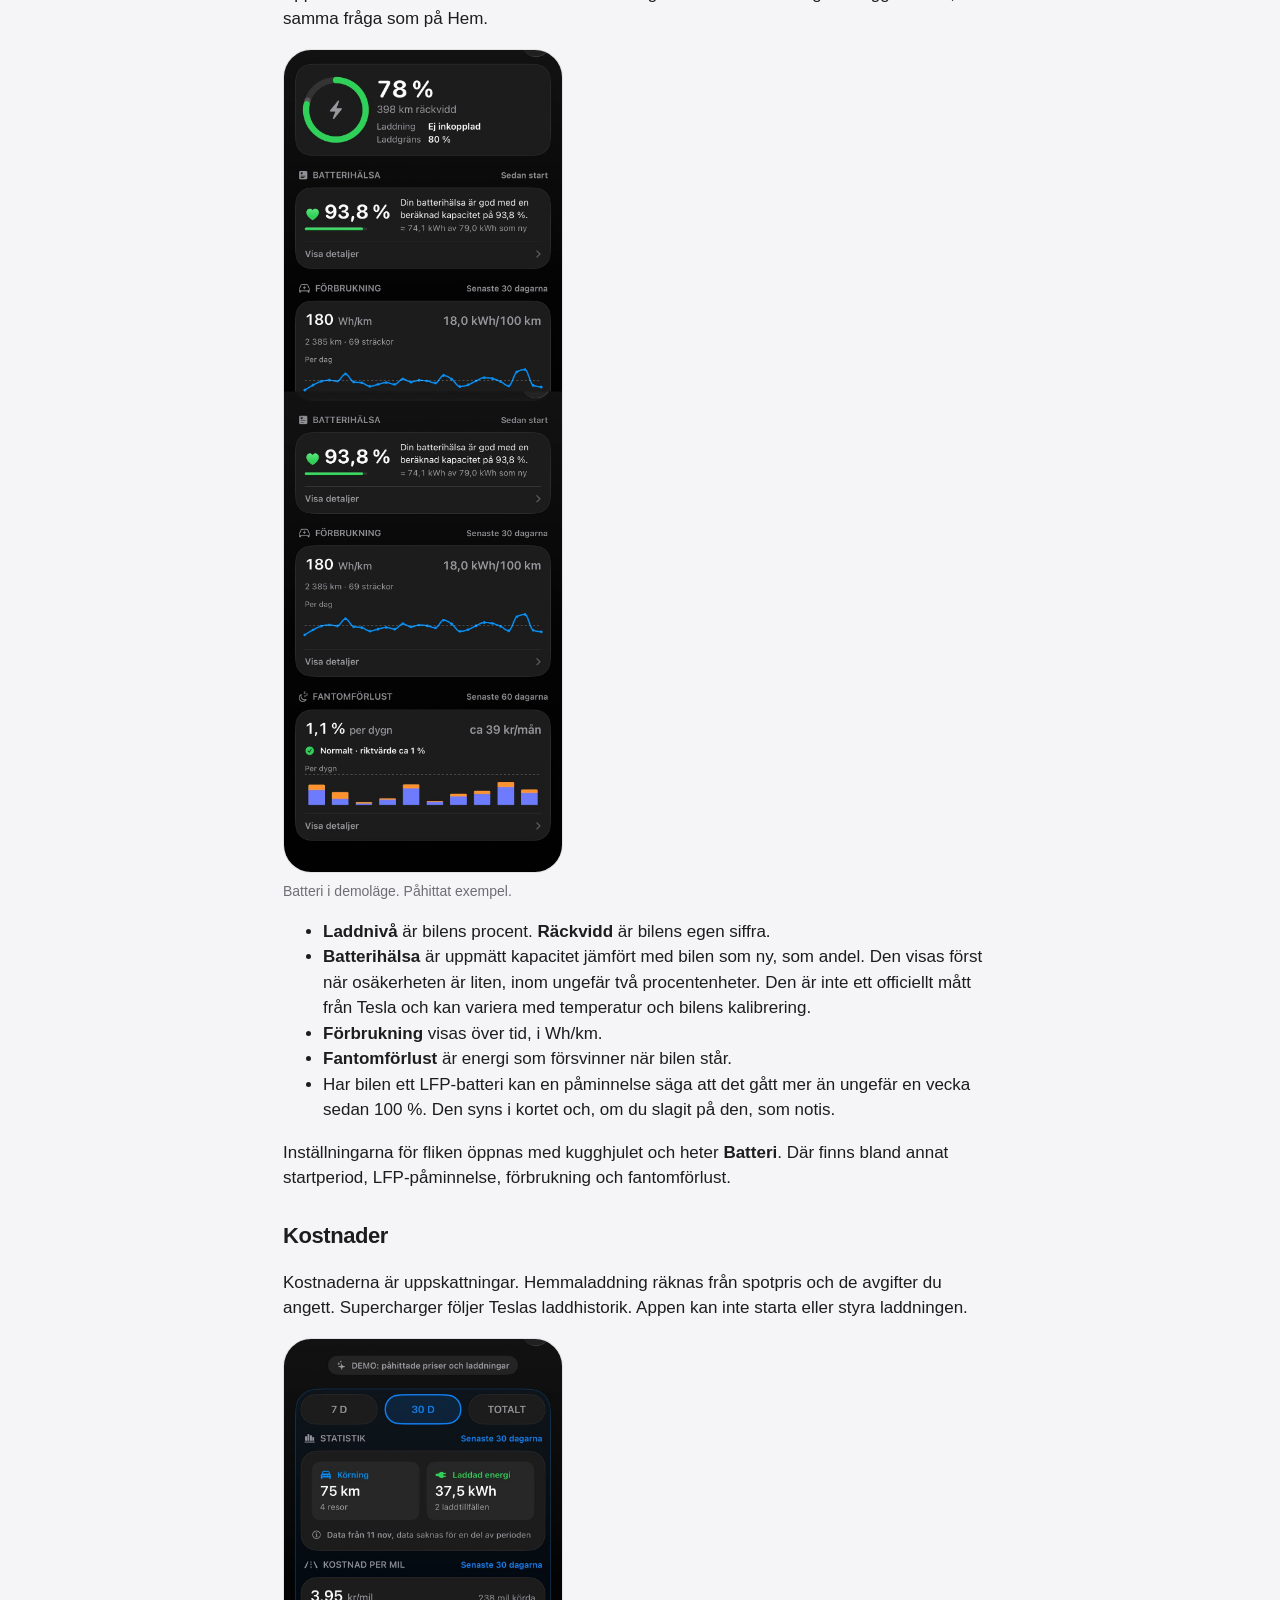
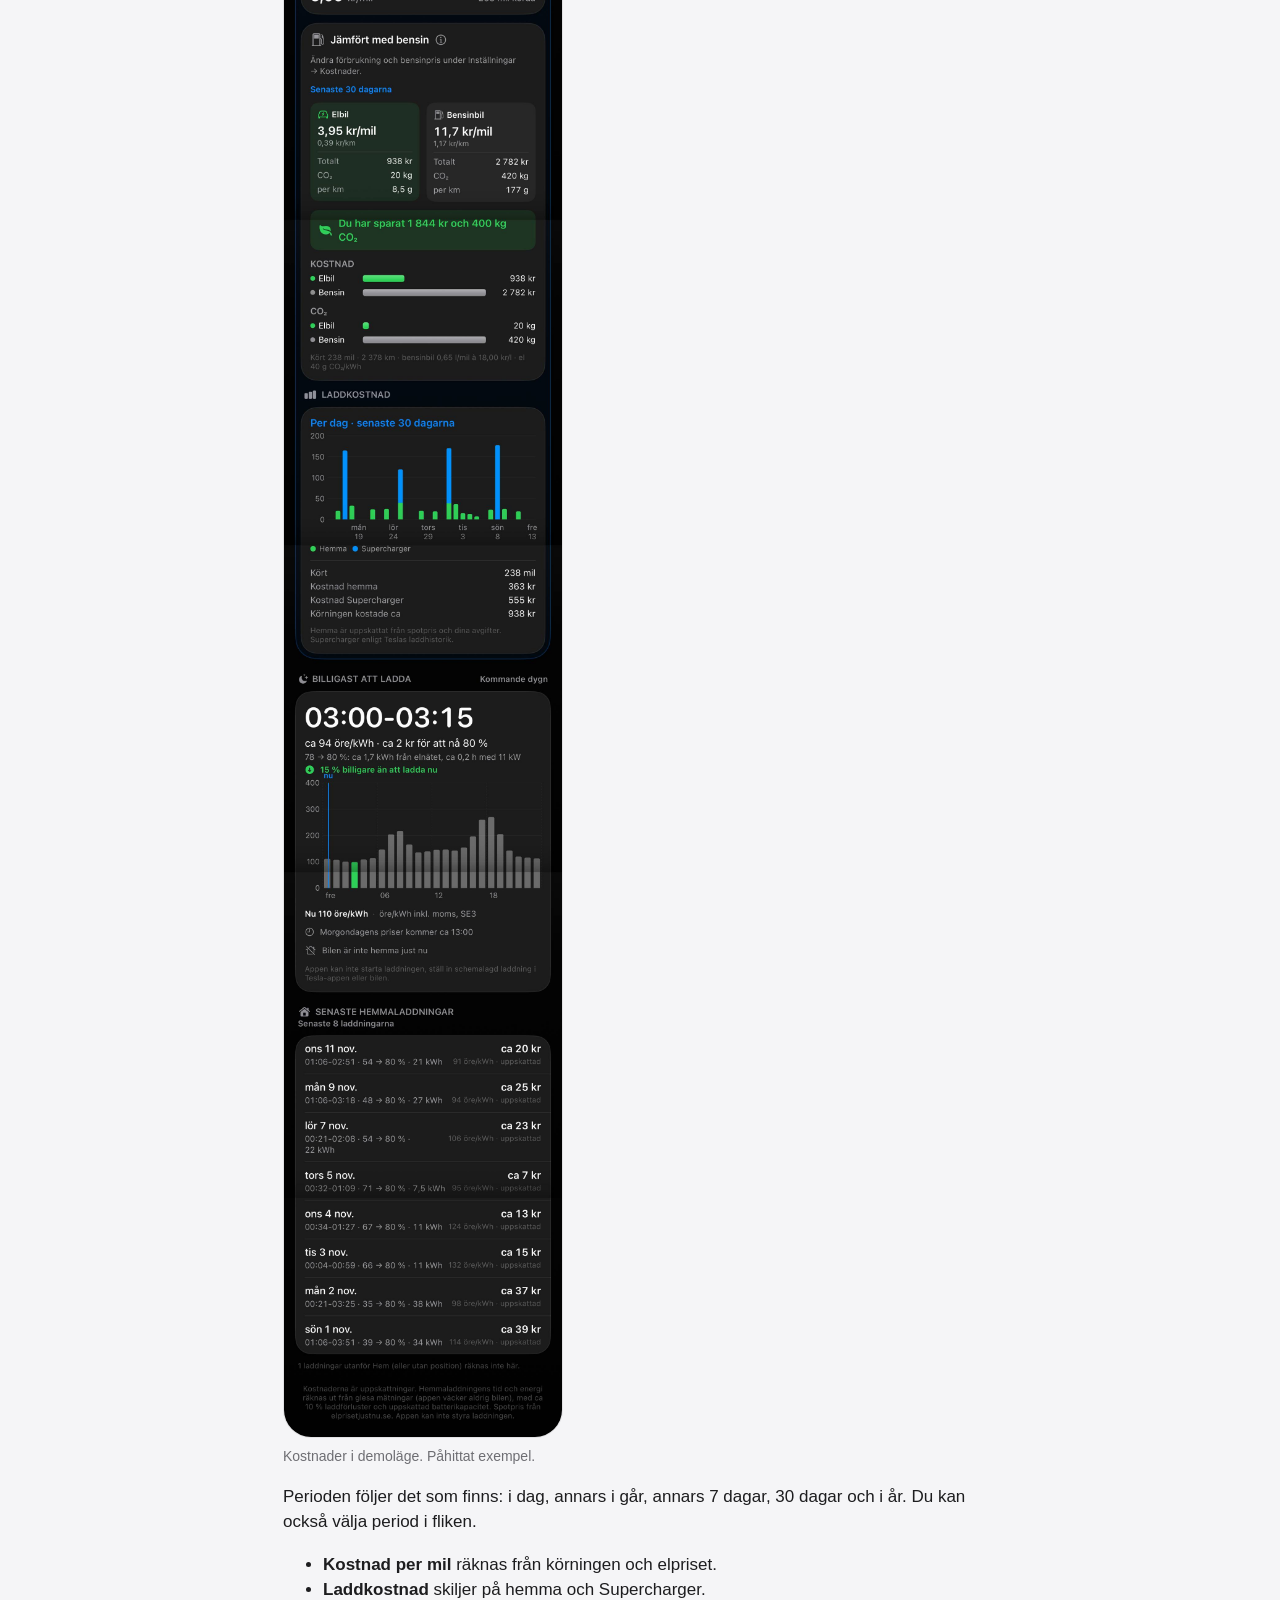
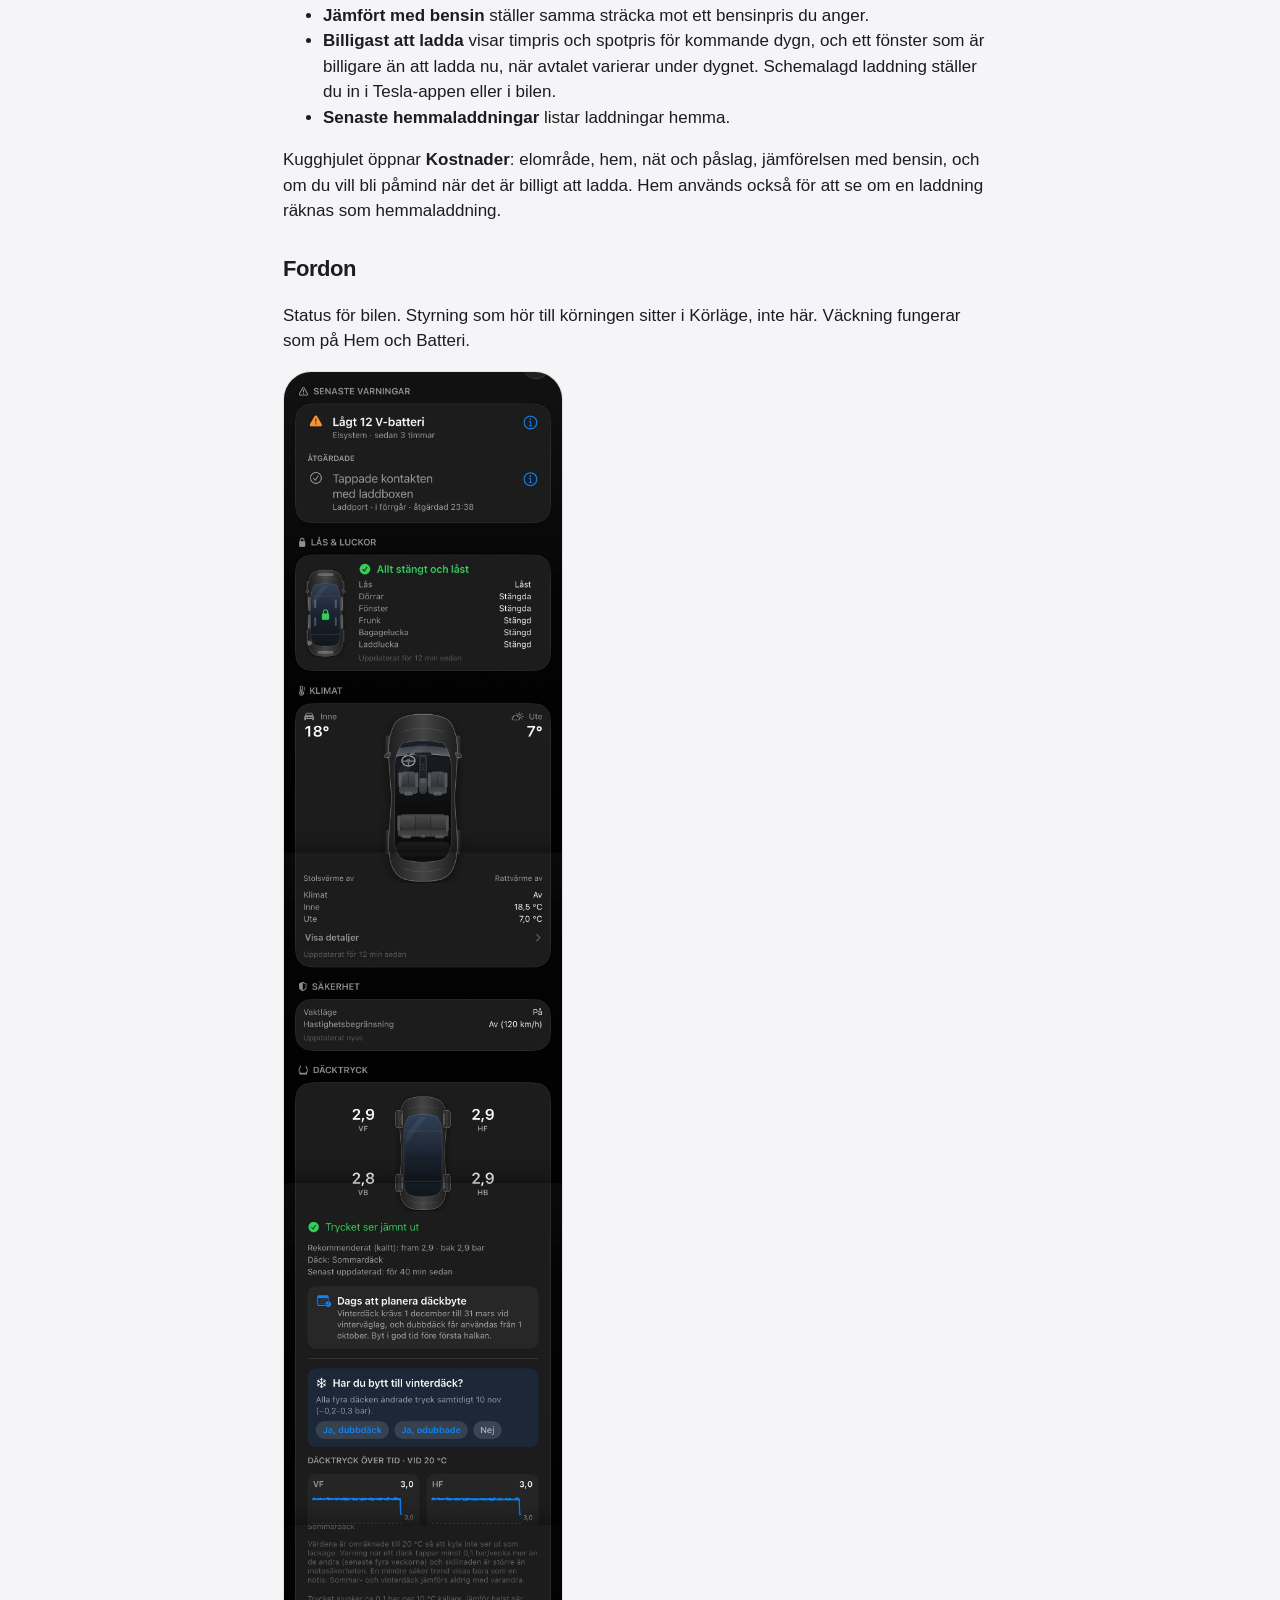
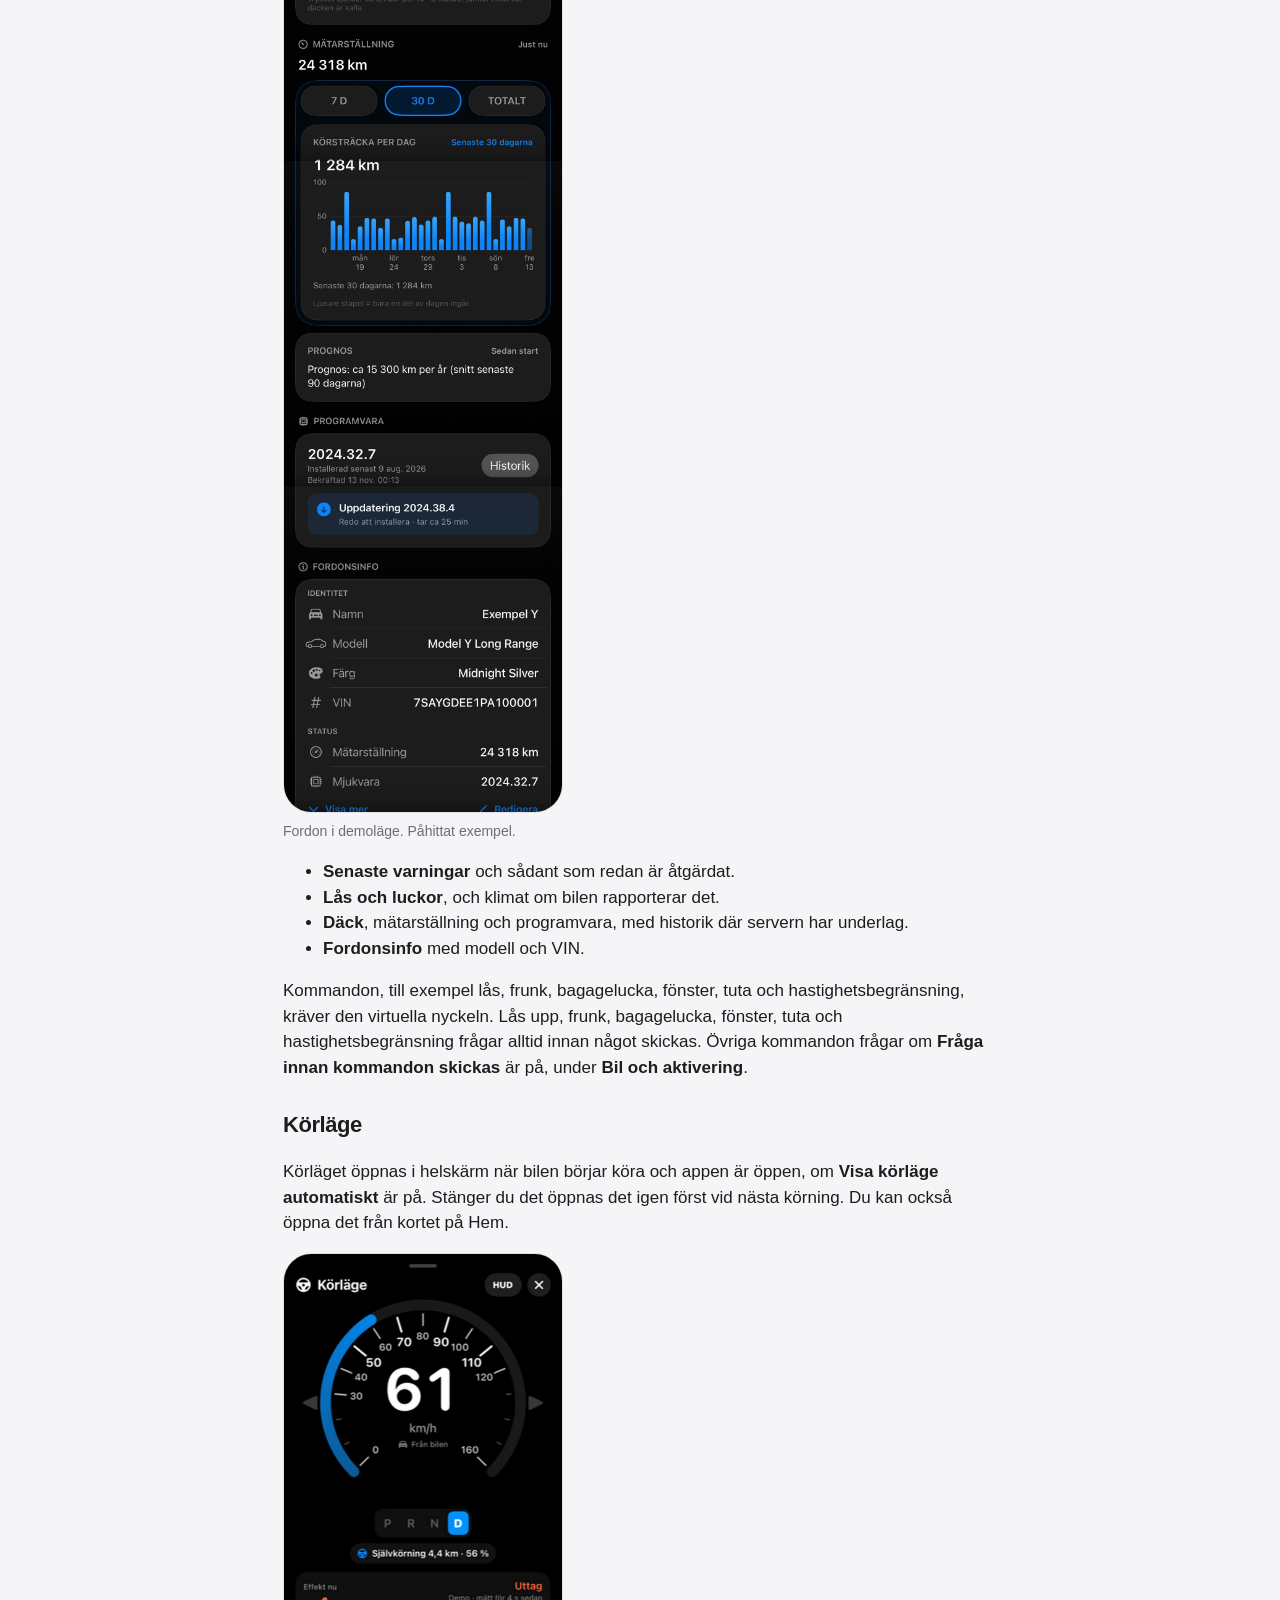
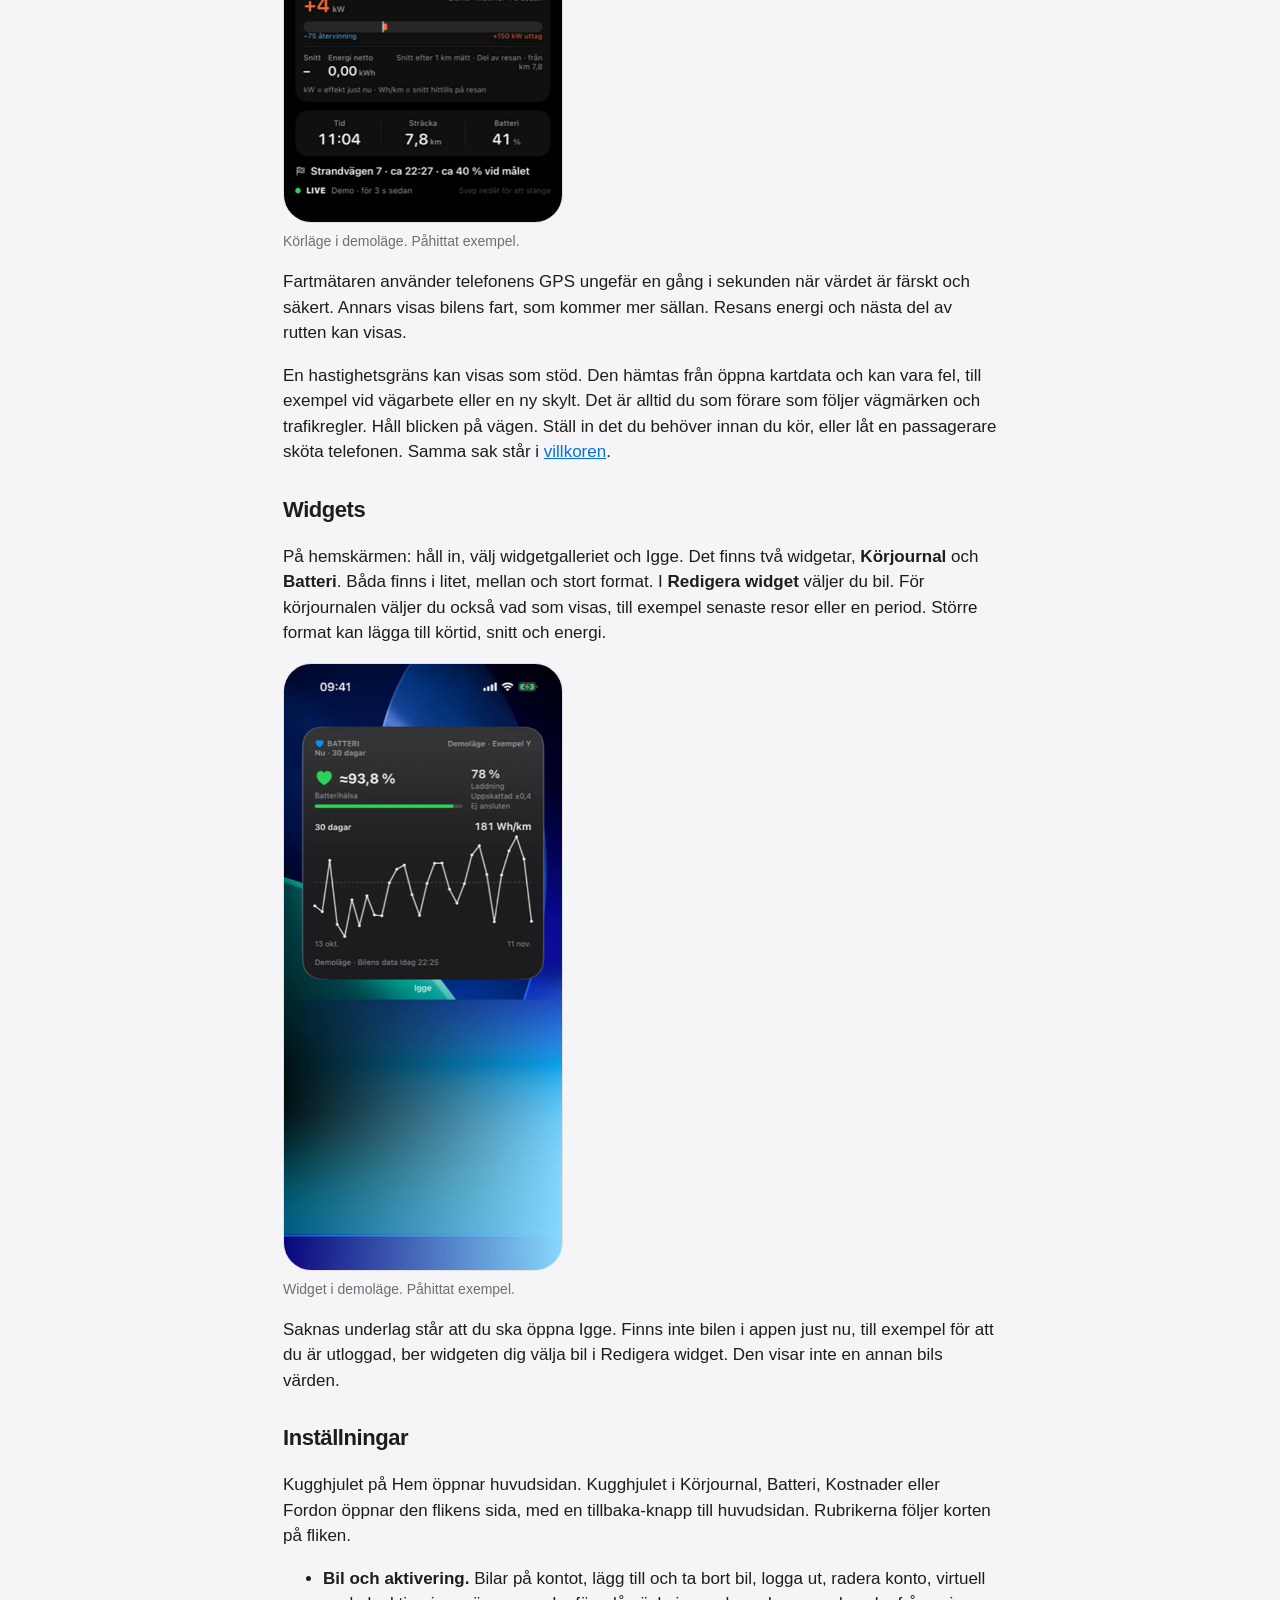
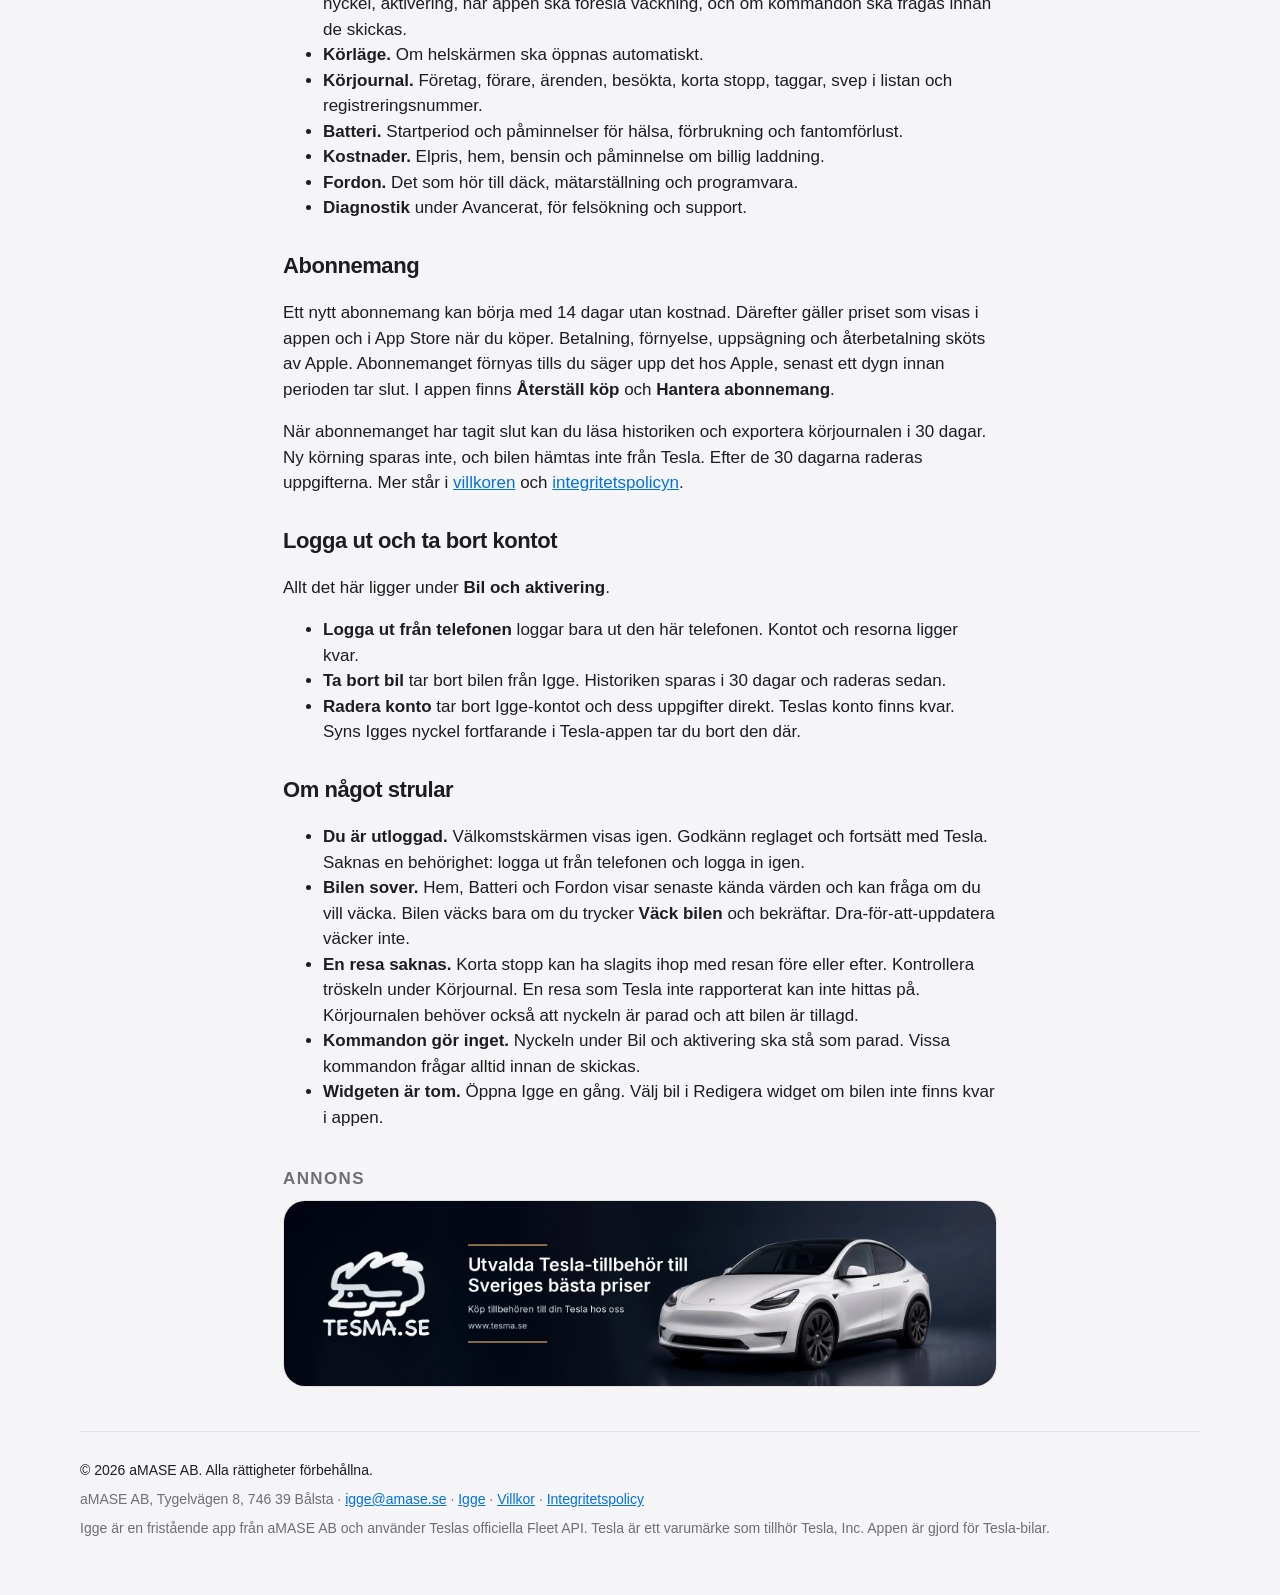
==== commit 12418066: "Add a TESMA banner after the privacy cards and at the end of the guide. The link opens tesma.se in a" ====
--- a/guide/index.html
+++ b/guide/index.html
@@ -209,6 +209,15 @@
 <li><strong>Kommandon gör inget.</strong> Nyckeln under Bil och aktivering ska stå som parad. Vissa kommandon frågar alltid innan de skickas.</li>
 <li><strong>Widgeten är tom.</strong> Öppna Igge en gång. Välj bil i Redigera widget om bilen inte finns kvar i appen.</li>
 </ul>
+<aside class="ad-banner">
+  <p class="ad-label">Annons</p>
+  <a href="https://www.tesma.se/" target="_blank" rel="noopener">
+    <picture>
+      <source srcset="../images/tesma-banner.webp" type="image/webp">
+      <img src="../images/tesma-banner.jpg" width="1920" height="500" alt="TESMA.SE – utvalda Tesla-tillbehör till Sveriges bästa priser" loading="lazy">
+    </picture>
+  </a>
+</aside>
 </div>
 </div>
 <div class="wrap">
--- a/style.css
+++ b/style.css
@@ -763,6 +763,32 @@
   font-size: 14px;
 }
 
+.ad-banner {
+  margin: 36px 0 8px;
+}
+
+.ad-label {
+  margin: 0 0 8px;
+  color: var(--muted);
+  font-size: 12px;
+  font-weight: 600;
+  letter-spacing: 0.08em;
+  text-transform: uppercase;
+}
+
+.ad-banner a {
+  display: block;
+  border-radius: 22px;
+  overflow: hidden;
+  border: 1px solid var(--line);
+}
+
+.ad-banner img {
+  display: block;
+  width: 100%;
+  height: auto;
+}
+
 .home-pill {
   display: inline-flex;
   align-items: center;
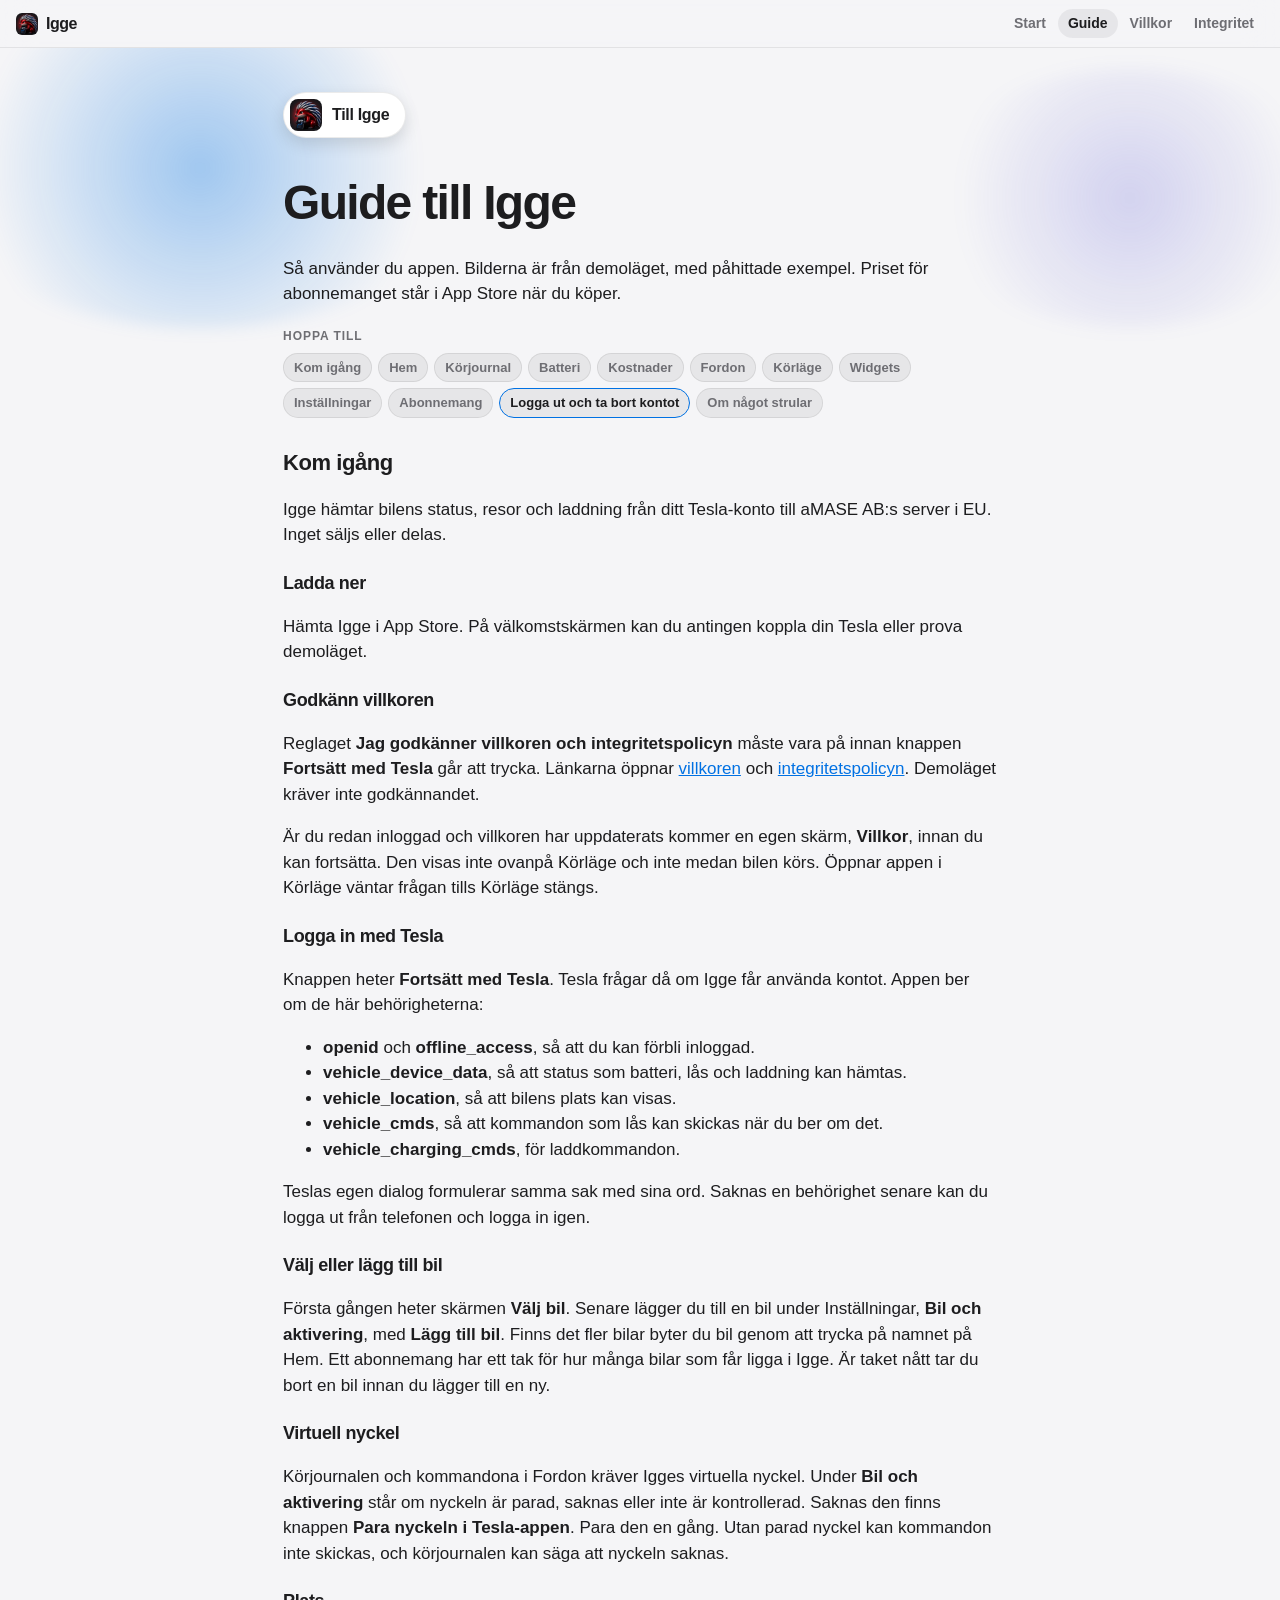
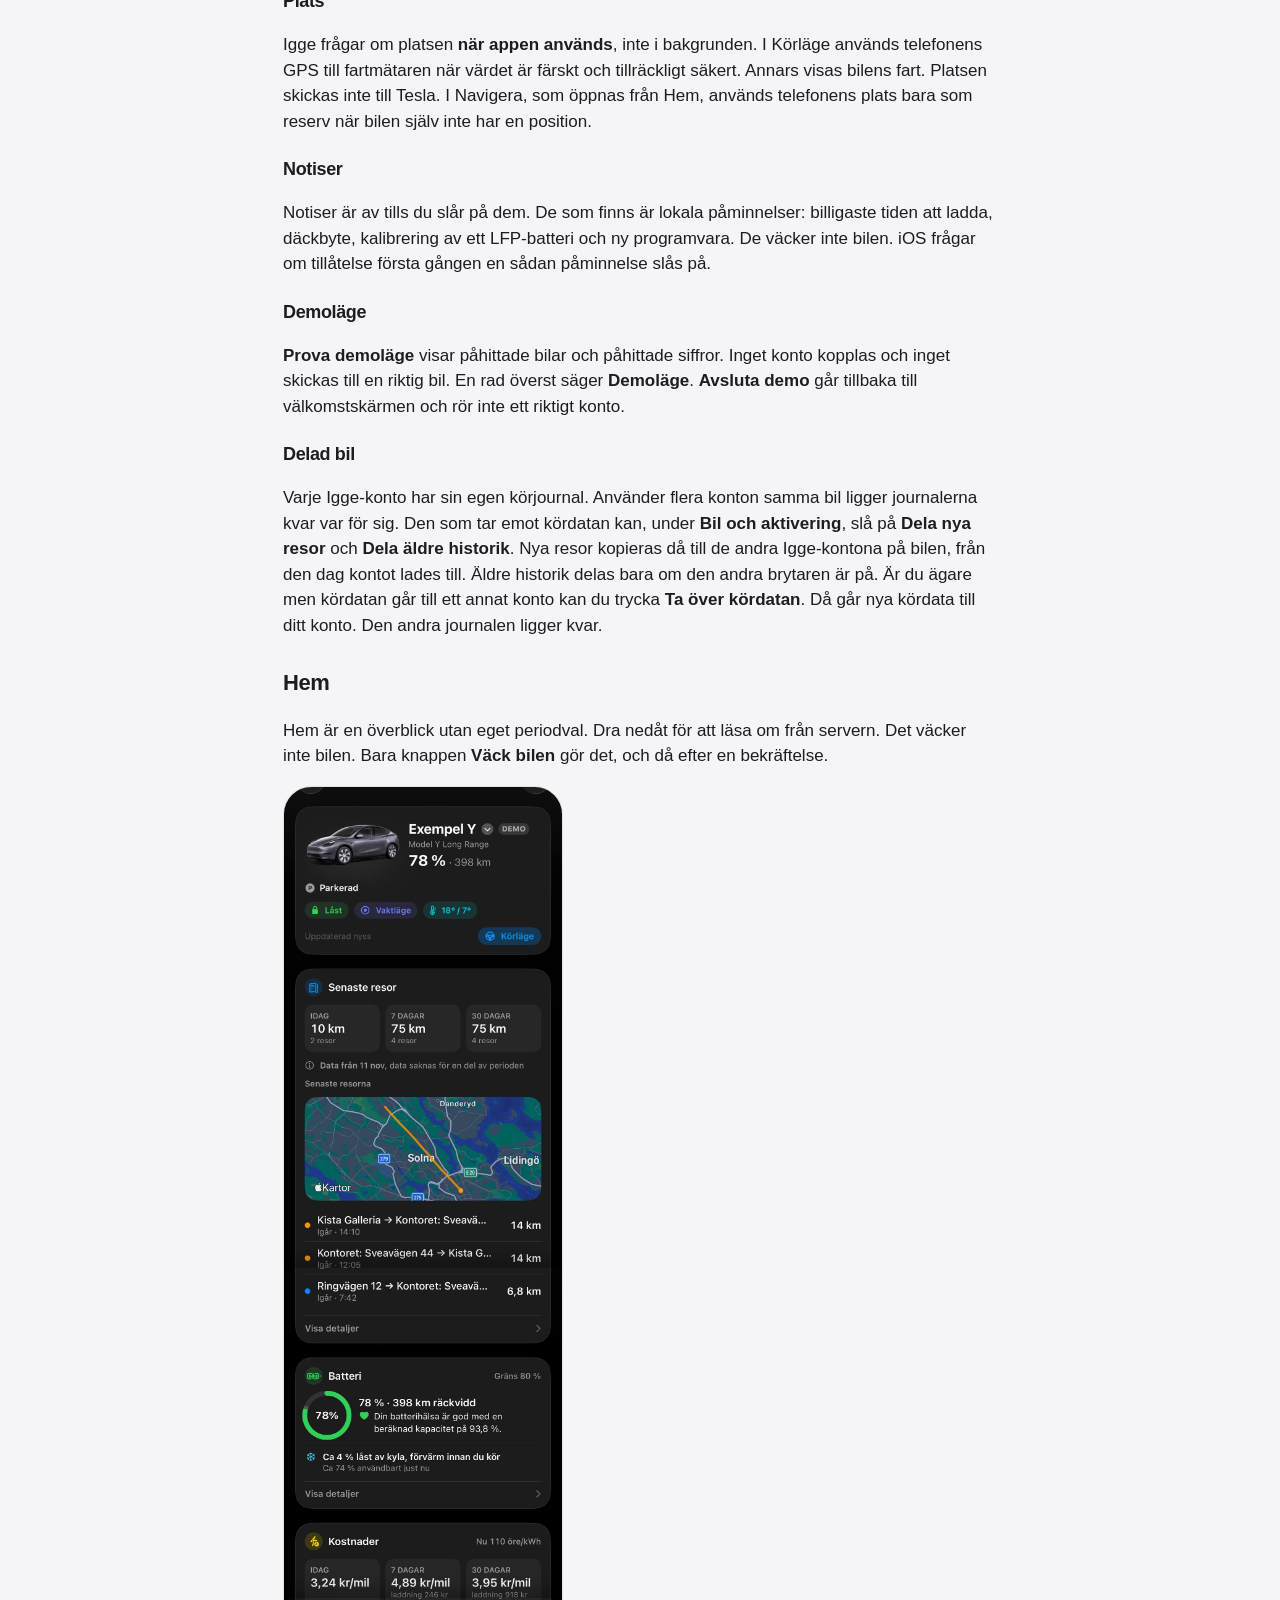
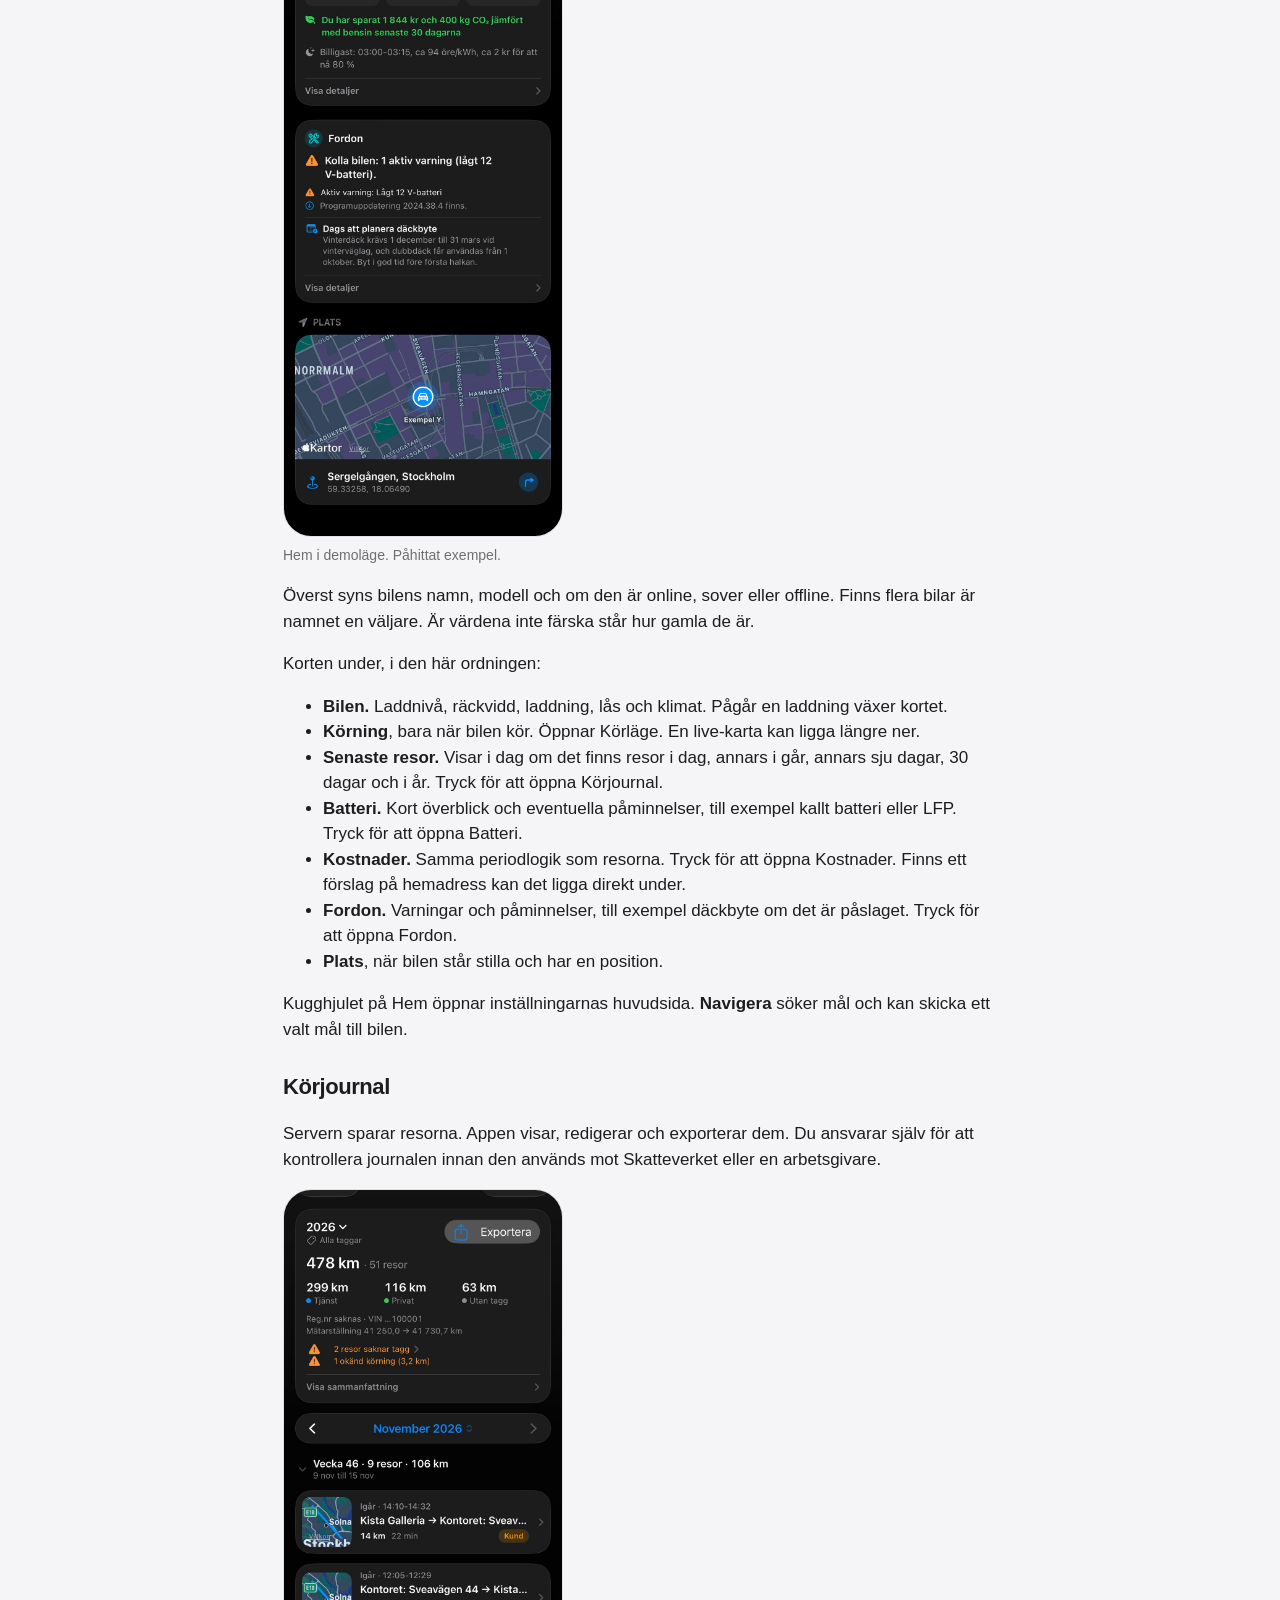
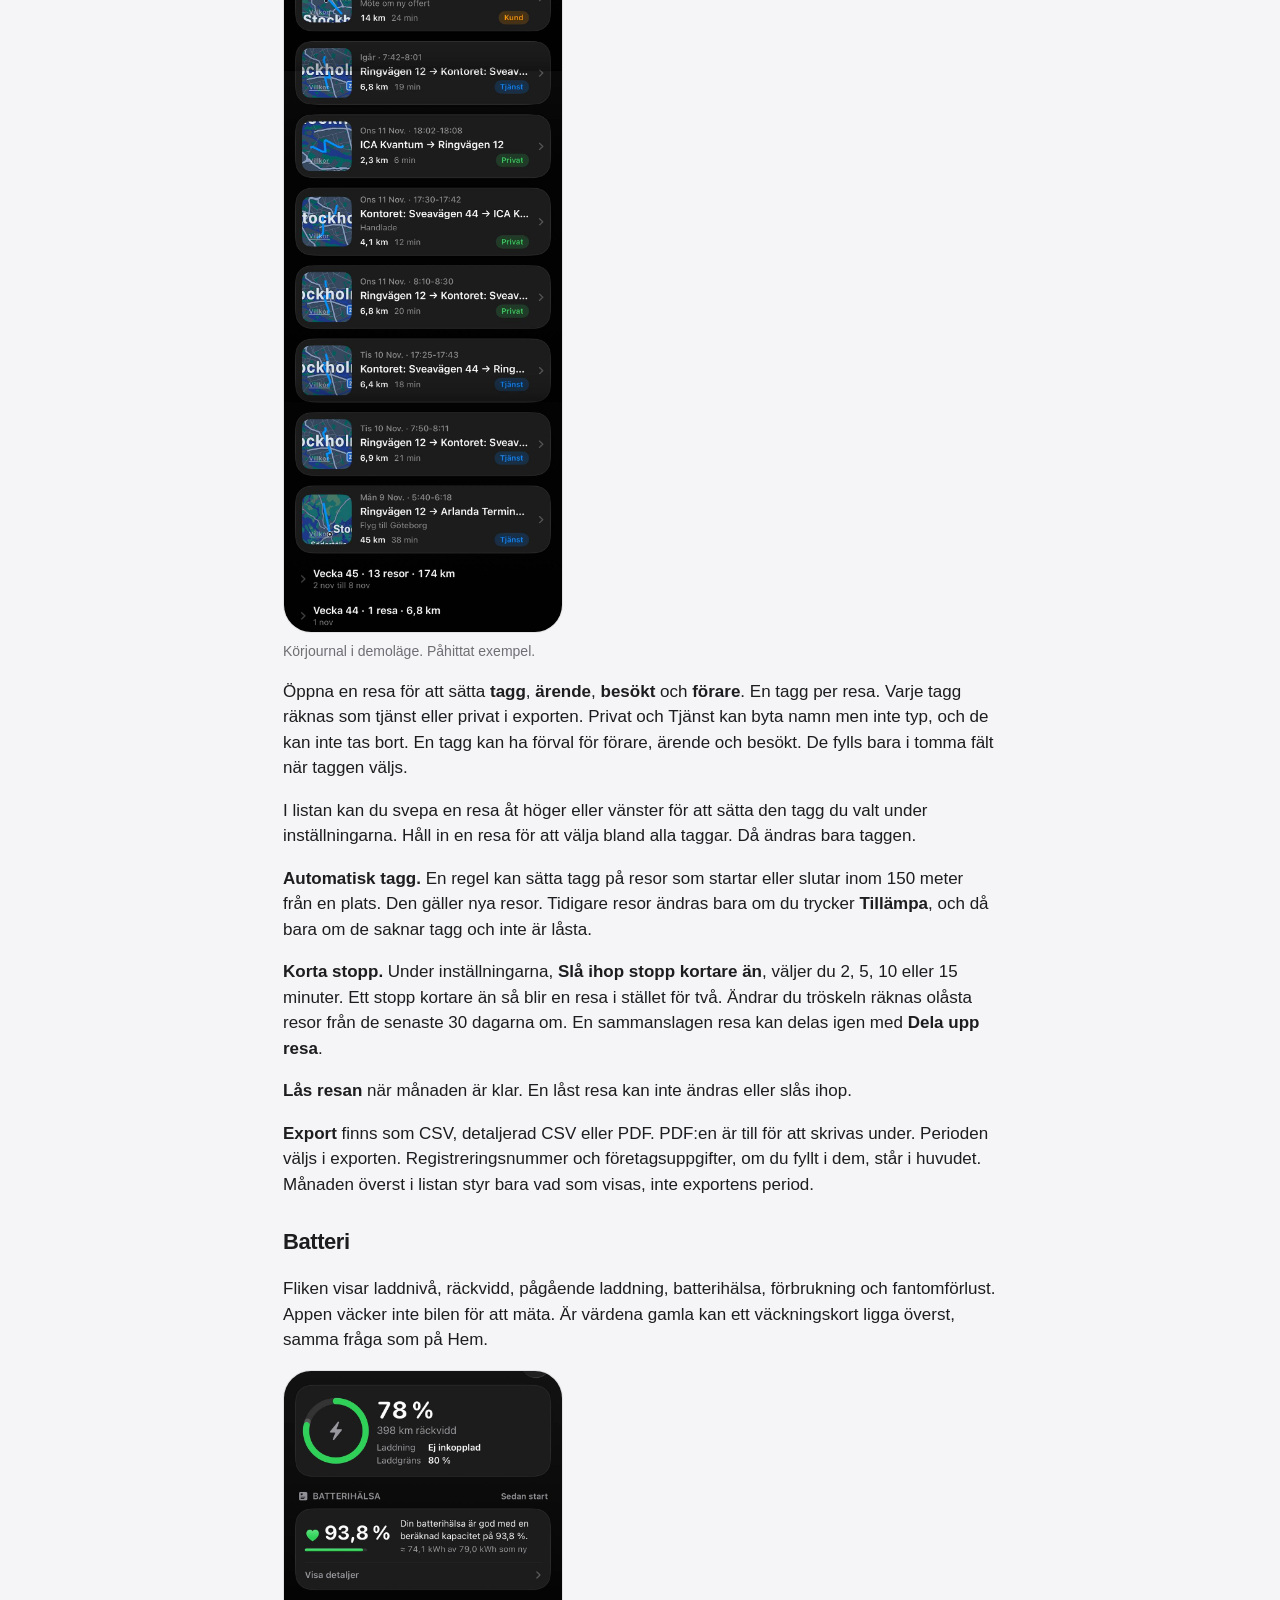
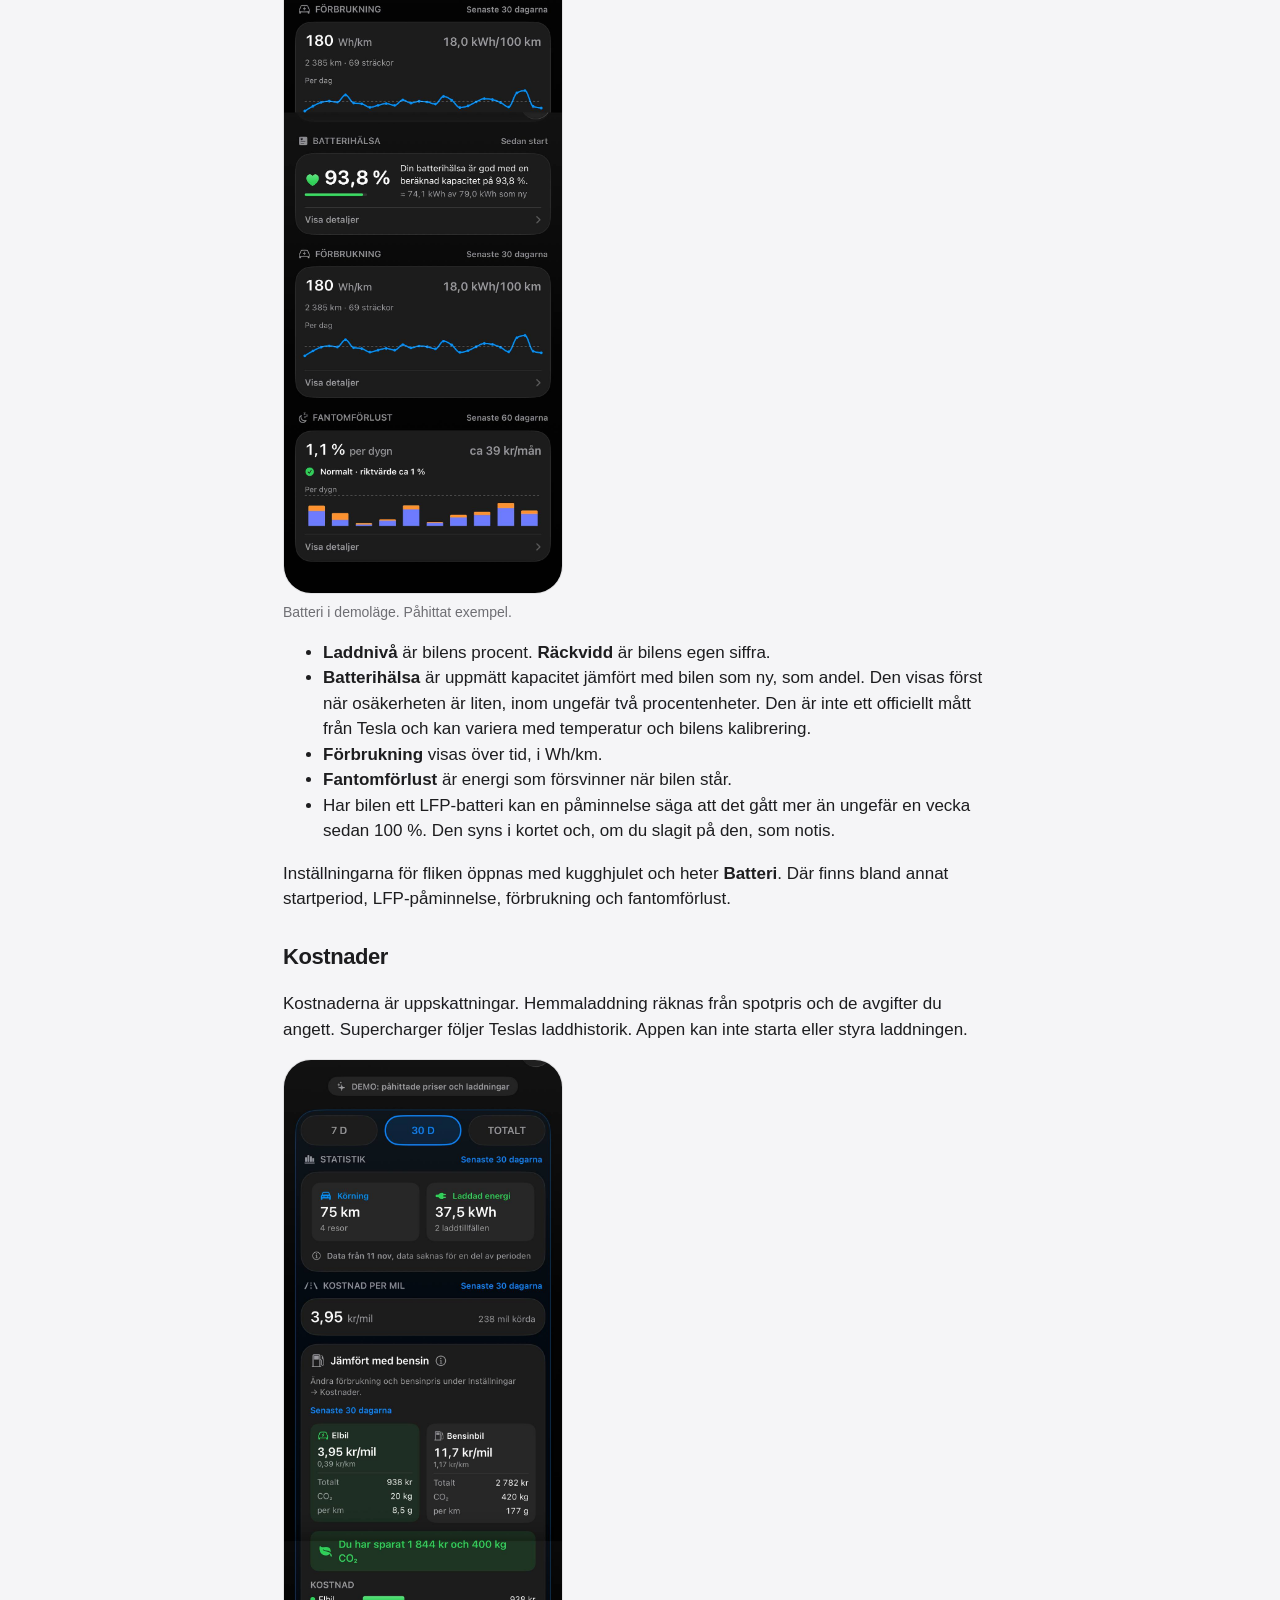
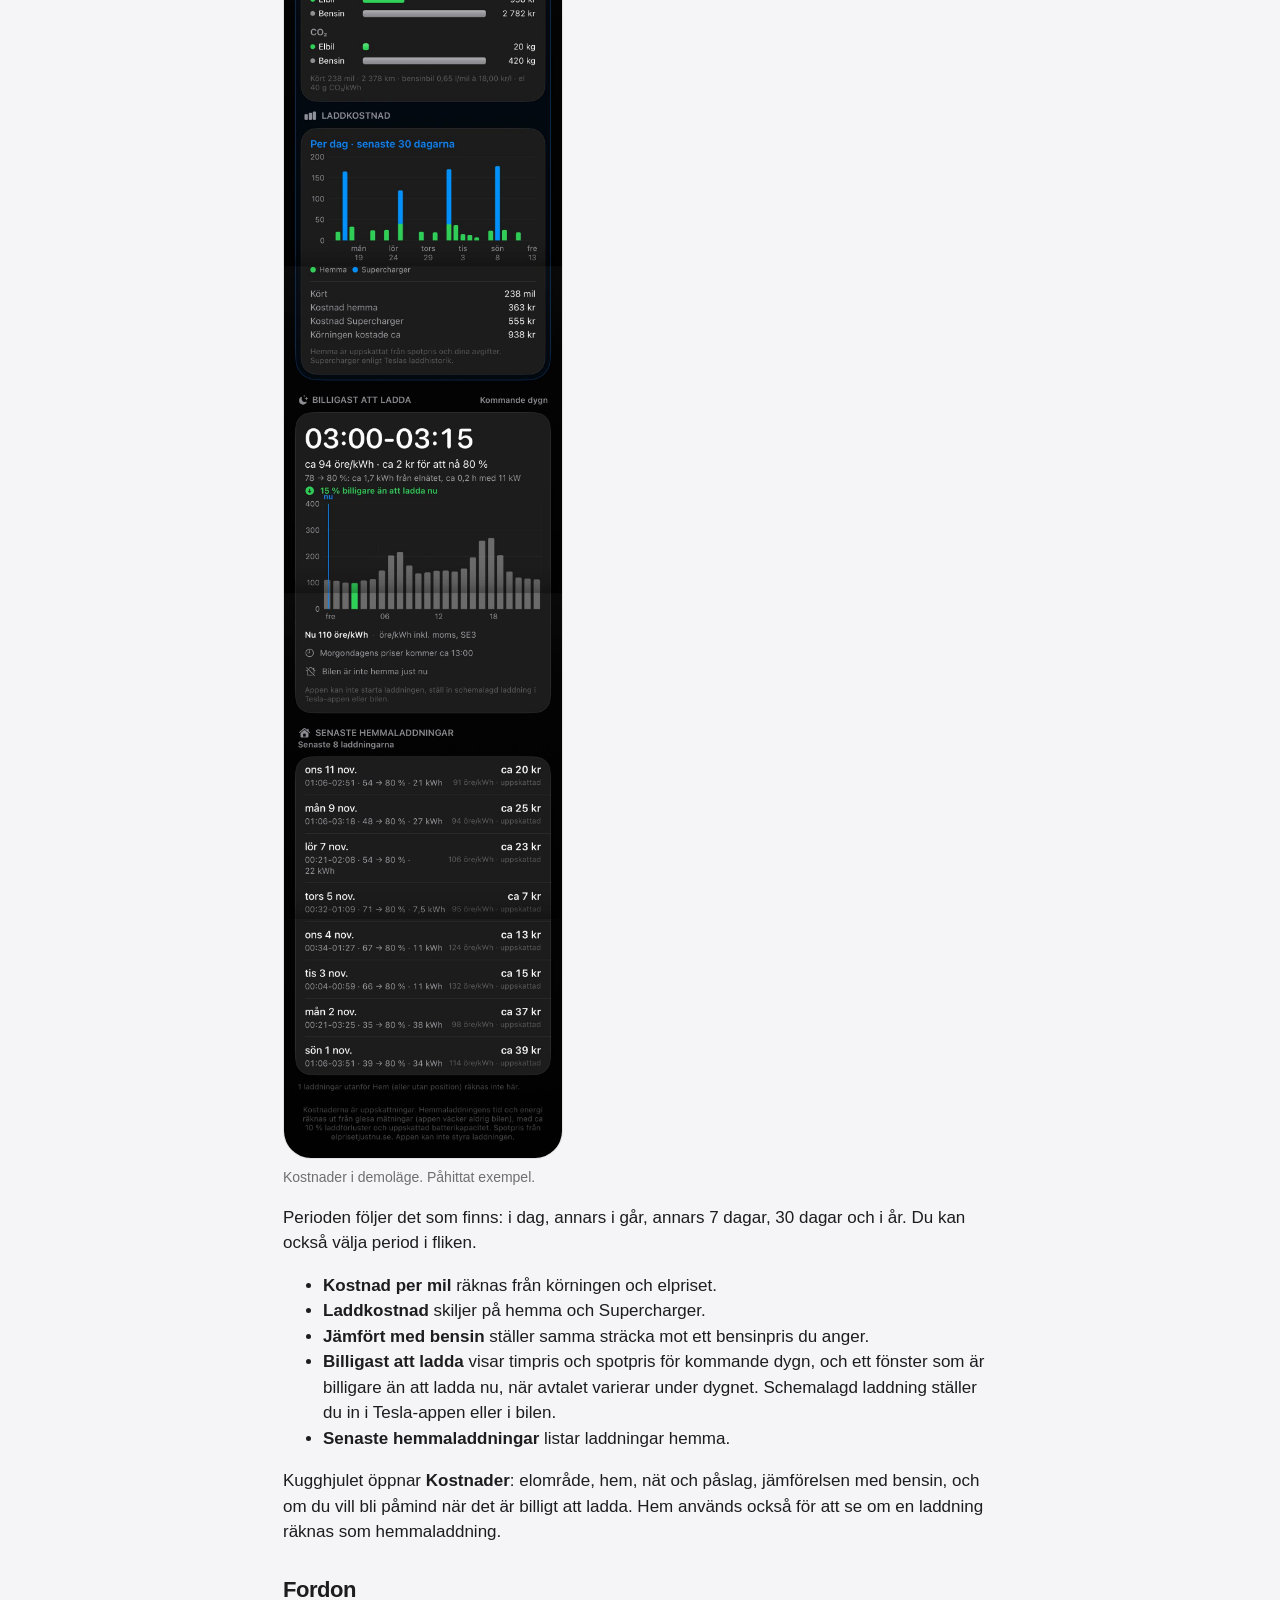
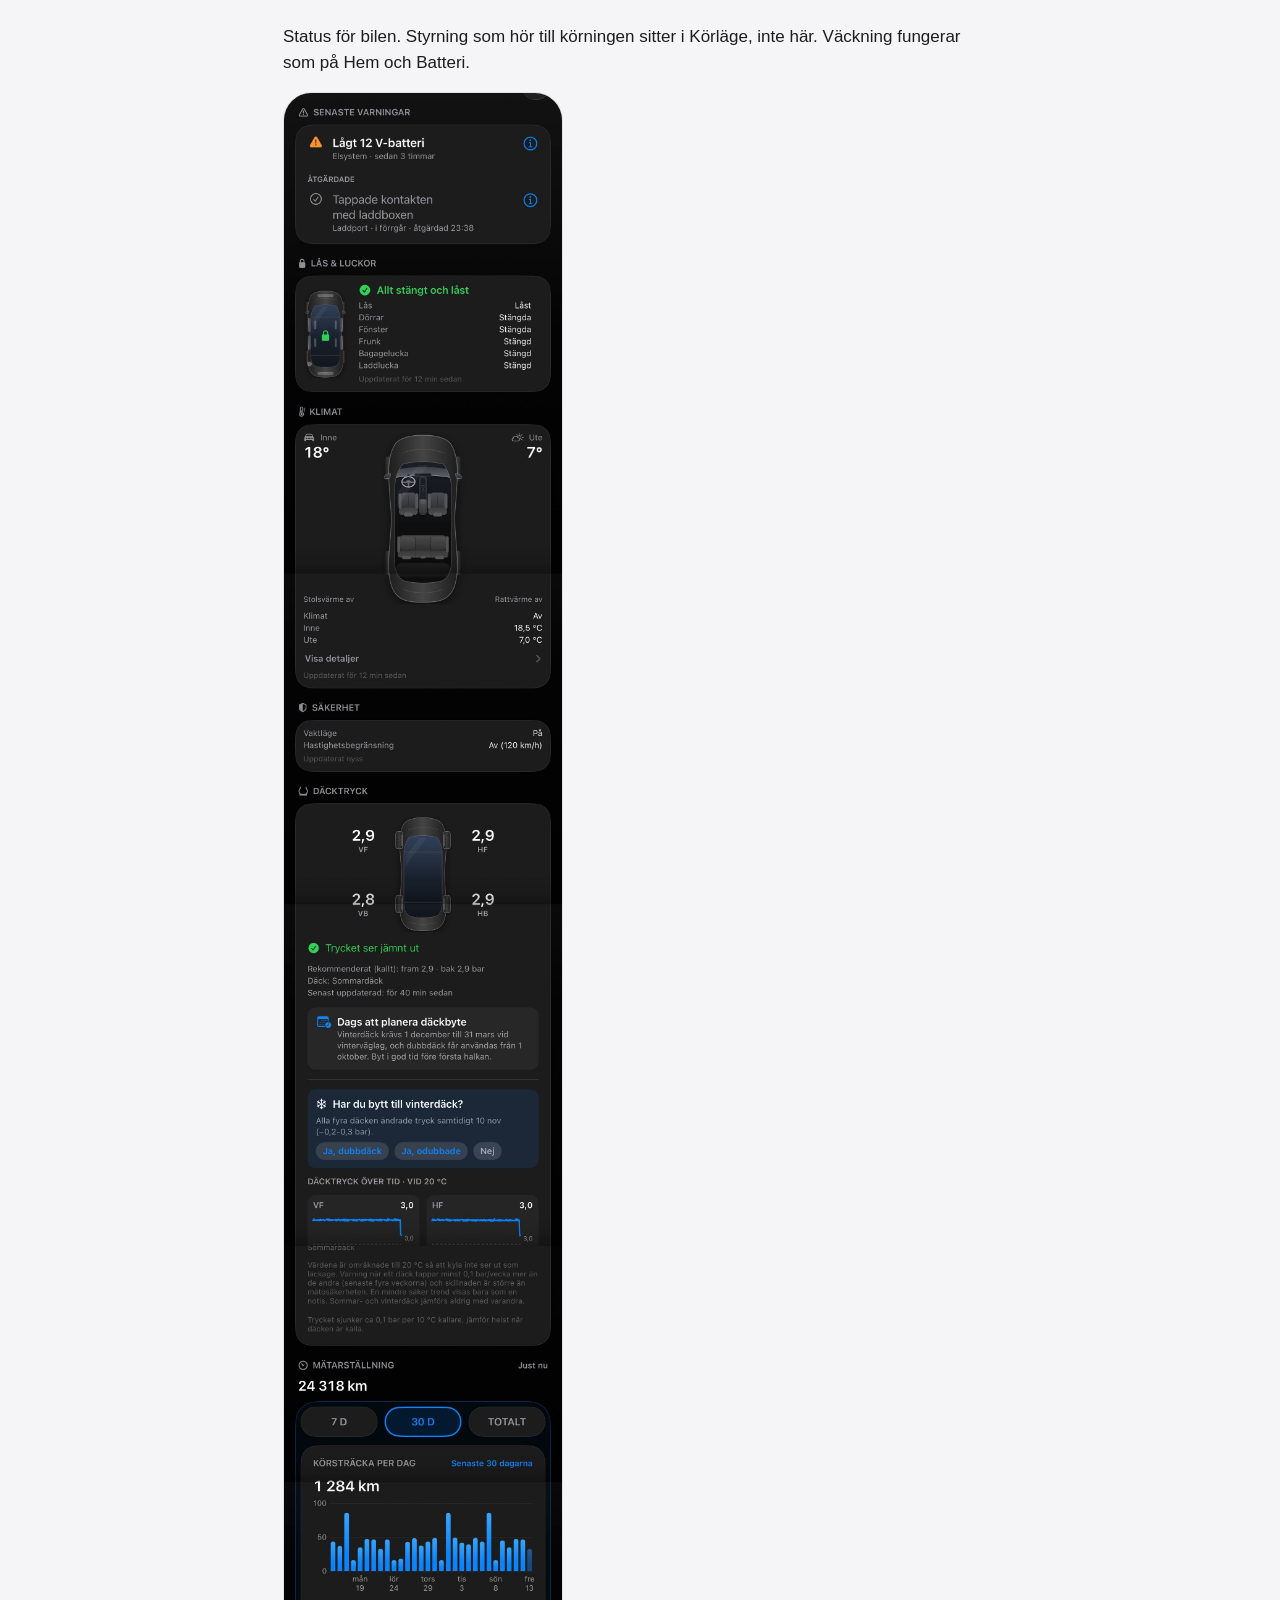
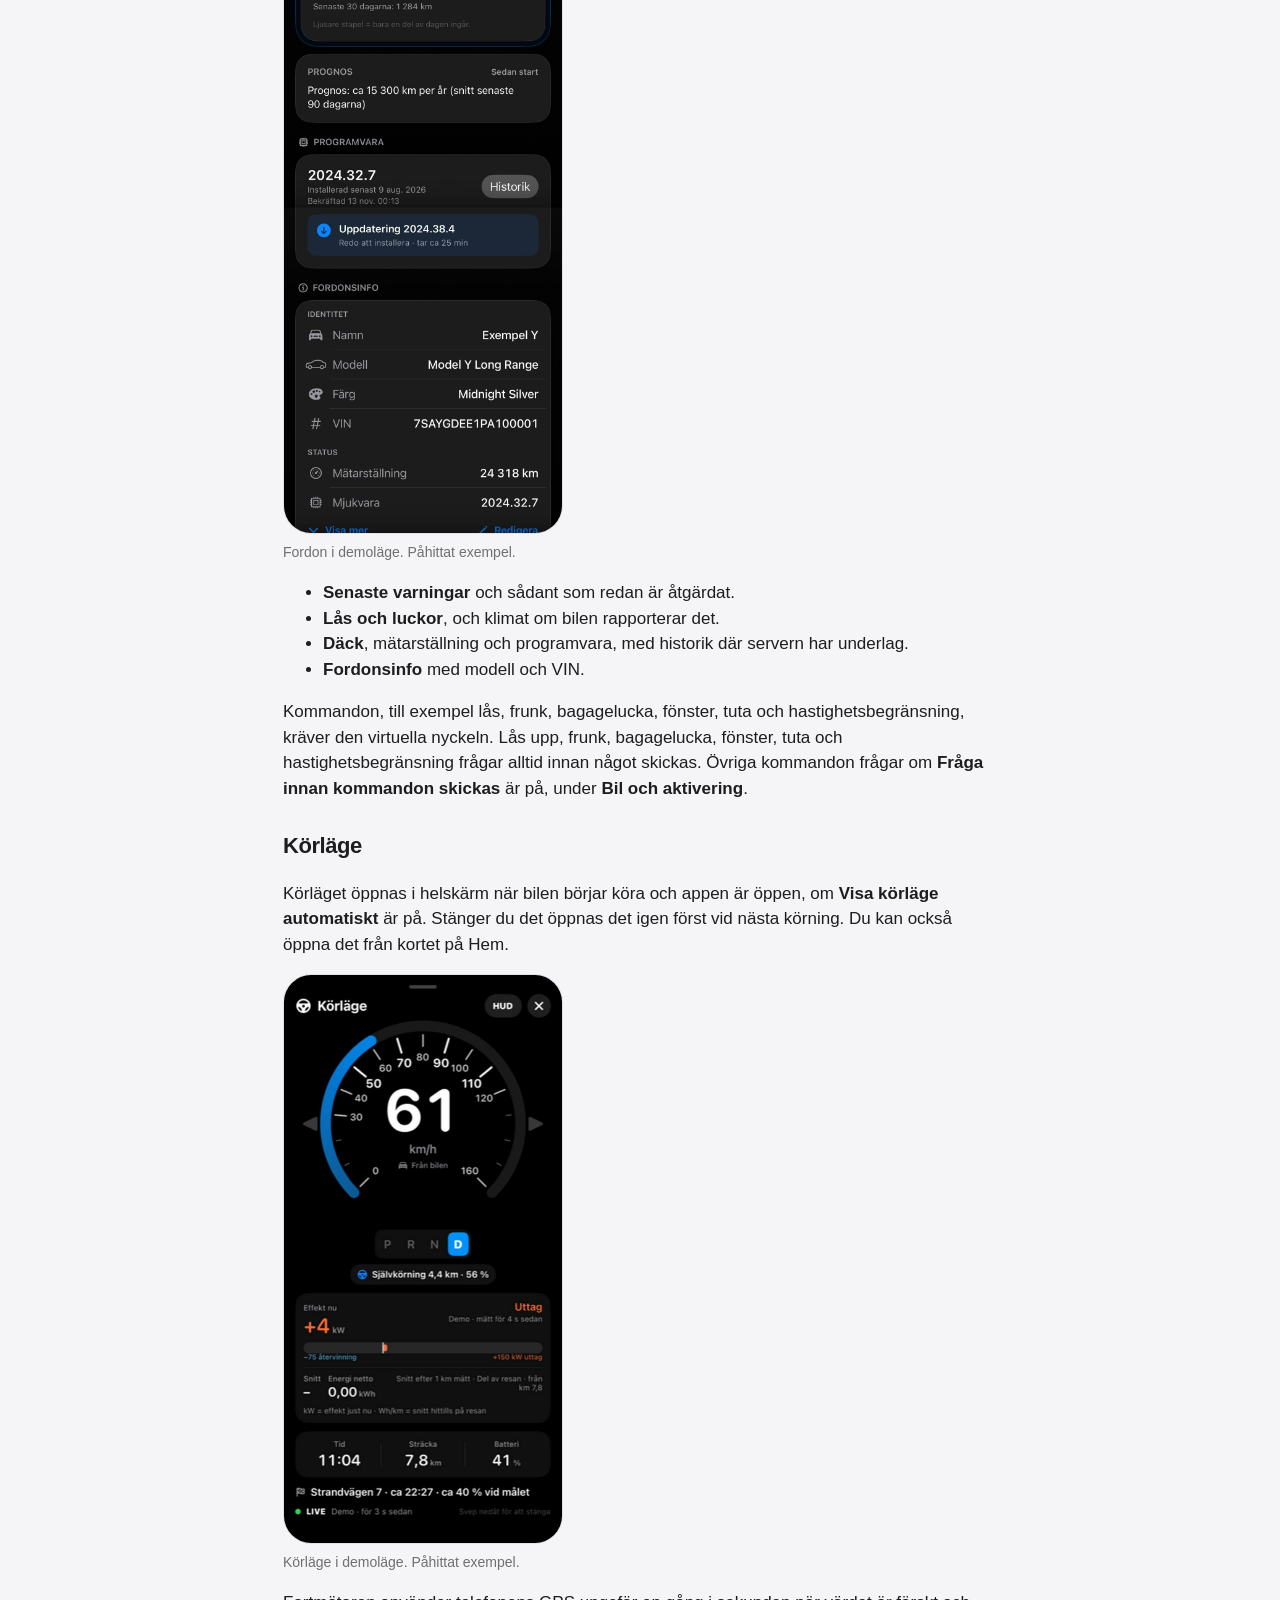
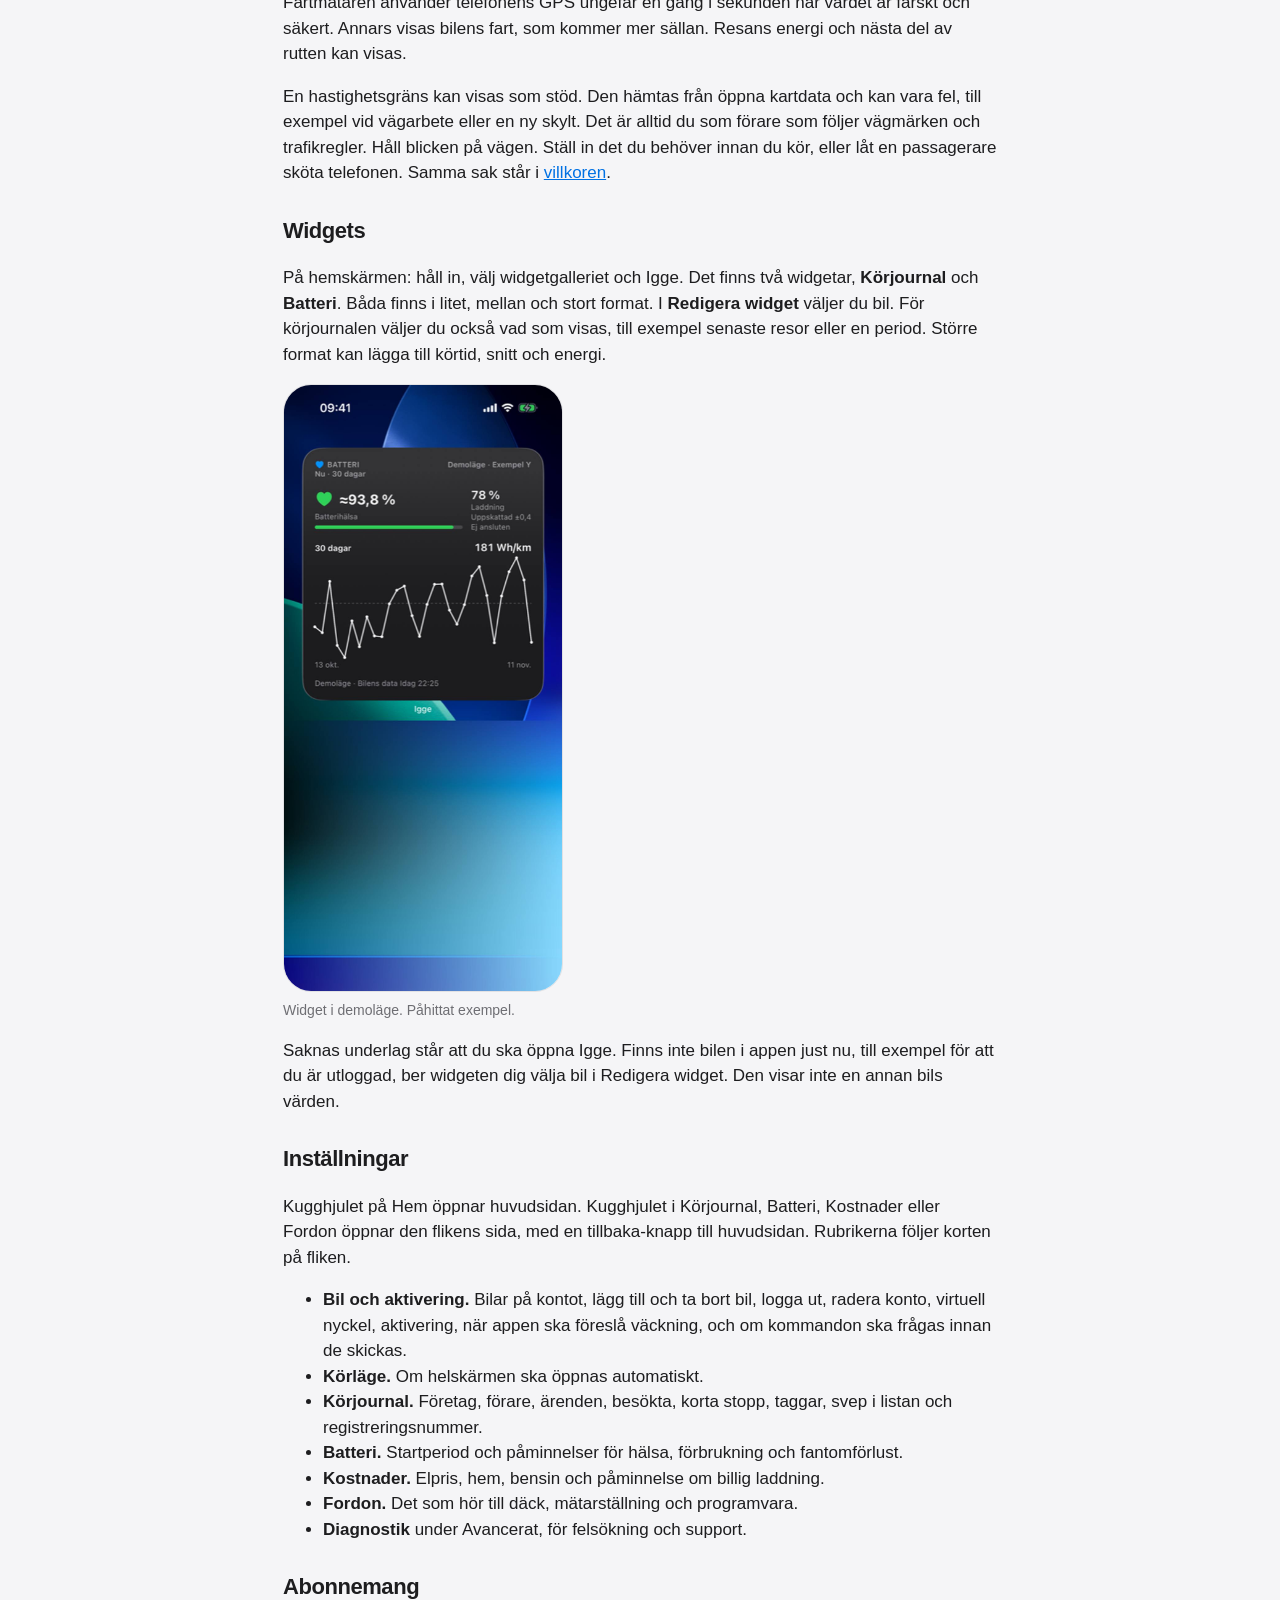
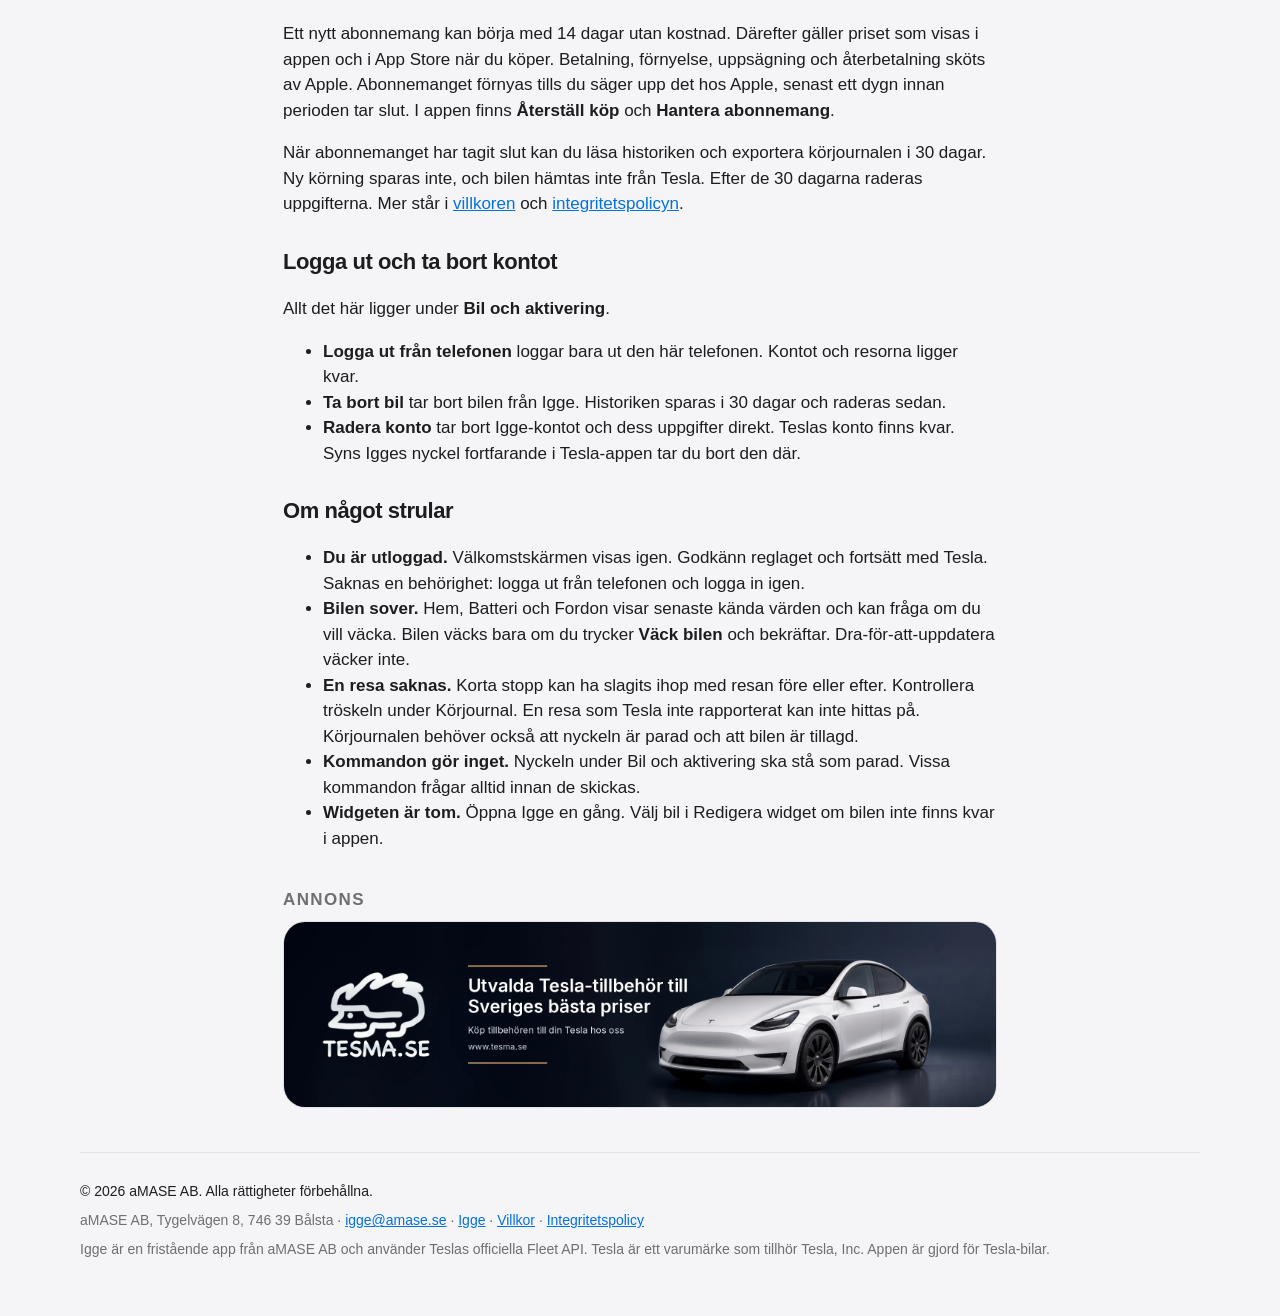
==== commit 6df8c6ea: "Turn the guide contents into wrapping chips. The twelve sections sit in a few rows, and a jumped-to " ====
--- a/guide/index.html
+++ b/guide/index.html
@@ -27,7 +27,8 @@
 <h1>Guide till Igge</h1>
 <p>Så använder du appen. Bilderna är från demoläget, med påhittade exempel. Priset för abonnemanget står i App Store när du köper.</p>
 
-<nav aria-label="Innehåll">
+<nav class="guide-jump" aria-label="Innehåll">
+<p>Hoppa till</p>
 <ol class="guide-toc">
 <li><a href="#kom-igang">Kom igång</a></li>
 <li><a href="#hem">Hem</a></li>
@@ -213,6 +214,8 @@
   <p class="ad-label">Annons</p>
   <a href="https://www.tesma.se/" target="_blank" rel="noopener">
     <picture>
+      <source media="(max-width: 700px)" srcset="../images/tesma-banner-responsiv.webp" type="image/webp">
+      <source media="(max-width: 700px)" srcset="../images/tesma-banner-responsiv.jpg">
       <source srcset="../images/tesma-banner.webp" type="image/webp">
       <img src="../images/tesma-banner.jpg" width="1920" height="500" alt="TESMA.SE – utvalda Tesla-tillbehör till Sveriges bästa priser" loading="lazy">
     </picture>
@@ -227,5 +230,31 @@
   <p>Igge är en fristående app från aMASE AB och använder Teslas officiella Fleet API. Tesla är ett varumärke som tillhör Tesla, Inc. Appen är gjord för Tesla-bilar.</p>
 </footer>
 </div>
+<script>
+(function () {
+  var links = document.querySelectorAll(".guide-toc a");
+  var map = {};
+  links.forEach(function (a) {
+    var id = (a.getAttribute("href") || "").slice(1);
+    if (id) map[id] = a;
+  });
+  if (!("IntersectionObserver" in window)) return;
+  var current = null;
+  var obs = new IntersectionObserver(function (entries) {
+    entries.forEach(function (entry) {
+      if (!entry.isIntersecting) return;
+      var a = map[entry.target.id];
+      if (!a || a === current) return;
+      if (current) current.removeAttribute("aria-current");
+      a.setAttribute("aria-current", "true");
+      current = a;
+    });
+  }, { rootMargin: "-30% 0px -60% 0px" });
+  Object.keys(map).forEach(function (id) {
+    var el = document.getElementById(id);
+    if (el) obs.observe(el);
+  });
+})();
+</script>
 </body>
 </html>
--- a/style.css
+++ b/style.css
@@ -724,21 +724,51 @@
   margin: 28px 0 8px;
 }
 
-.policy h2 { margin-top: 28px; font-size: 22px; letter-spacing: -0.02em; }
-
-.policy h3 { margin: 22px 0 8px; font-size: 18px; letter-spacing: -0.02em; }
+.policy h2 { margin-top: 28px; font-size: 22px; letter-spacing: -0.02em; scroll-margin-top: 76px; }
+
+.policy h3 { margin: 22px 0 8px; font-size: 18px; letter-spacing: -0.02em; scroll-margin-top: 76px; }
 
 .policy p, .policy li { font-size: 17px; }
 
+.guide-jump { margin: 20px 0 4px; }
+
+.guide-jump p {
+  margin: 0 0 8px;
+  color: var(--muted);
+  font-size: 12px;
+  font-weight: 600;
+  letter-spacing: 0.08em;
+  text-transform: uppercase;
+}
+
 .guide-toc {
-  margin: 18px 0 0;
+  display: flex;
+  flex-wrap: wrap;
+  gap: 6px;
+  margin: 0;
   padding: 0;
   list-style: none;
-  display: grid;
-  gap: 6px;
-}
-
-.guide-toc a { text-decoration: none; }
+}
+
+.guide-toc li { margin: 0; }
+
+.guide-toc a {
+  display: inline-block;
+  color: var(--muted);
+  text-decoration: none;
+  font-size: 13px;
+  font-weight: 560;
+  line-height: 1.2;
+  padding: 6px 10px;
+  border-radius: 980px;
+  background: var(--tab);
+  border: 1px solid var(--line);
+}
+
+.guide-toc a[aria-current="true"] {
+  color: var(--ink);
+  border-color: var(--accent);
+}
 
 .guide-home {
   margin: 12px 0 0;
@@ -787,6 +817,11 @@
   display: block;
   width: 100%;
   height: auto;
+  aspect-ratio: 1920 / 500;
+}
+
+@media (max-width: 700px) {
+  .ad-banner img { aspect-ratio: 1600 / 720; }
 }
 
 .home-pill {
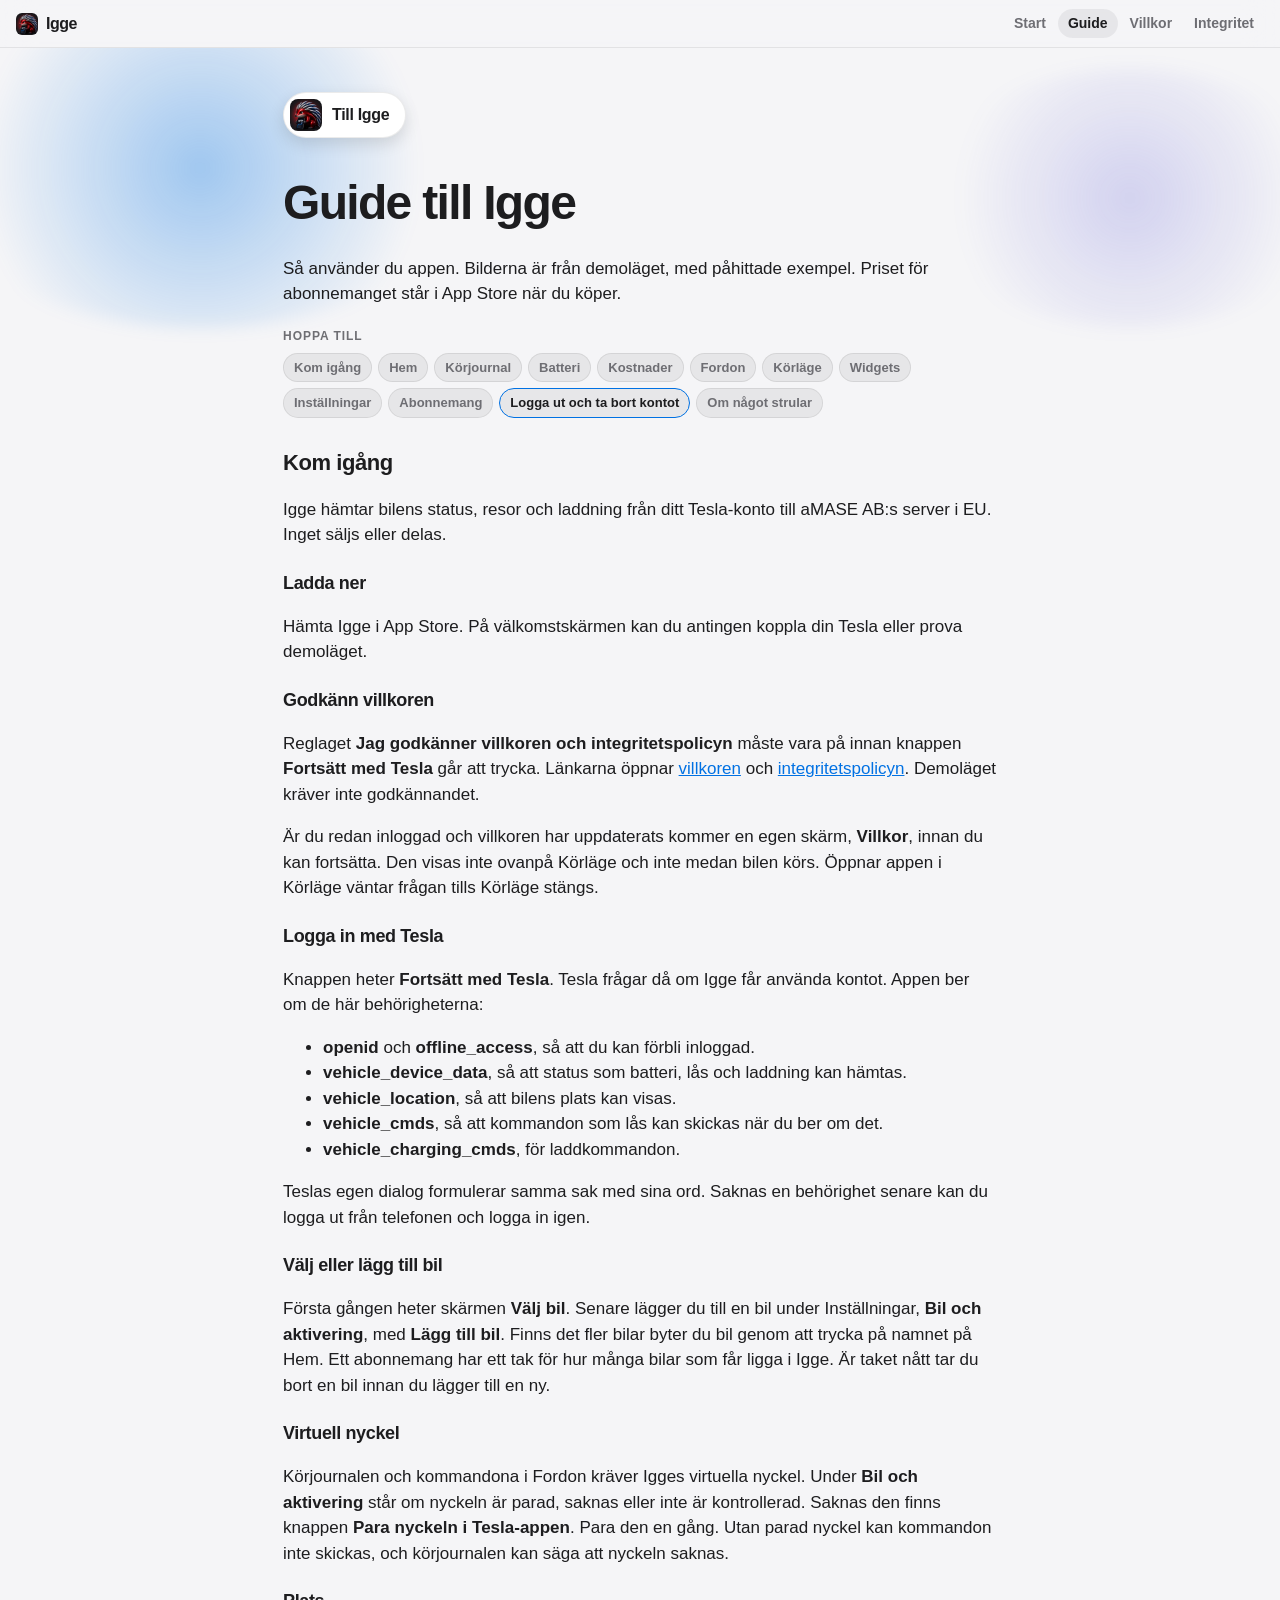
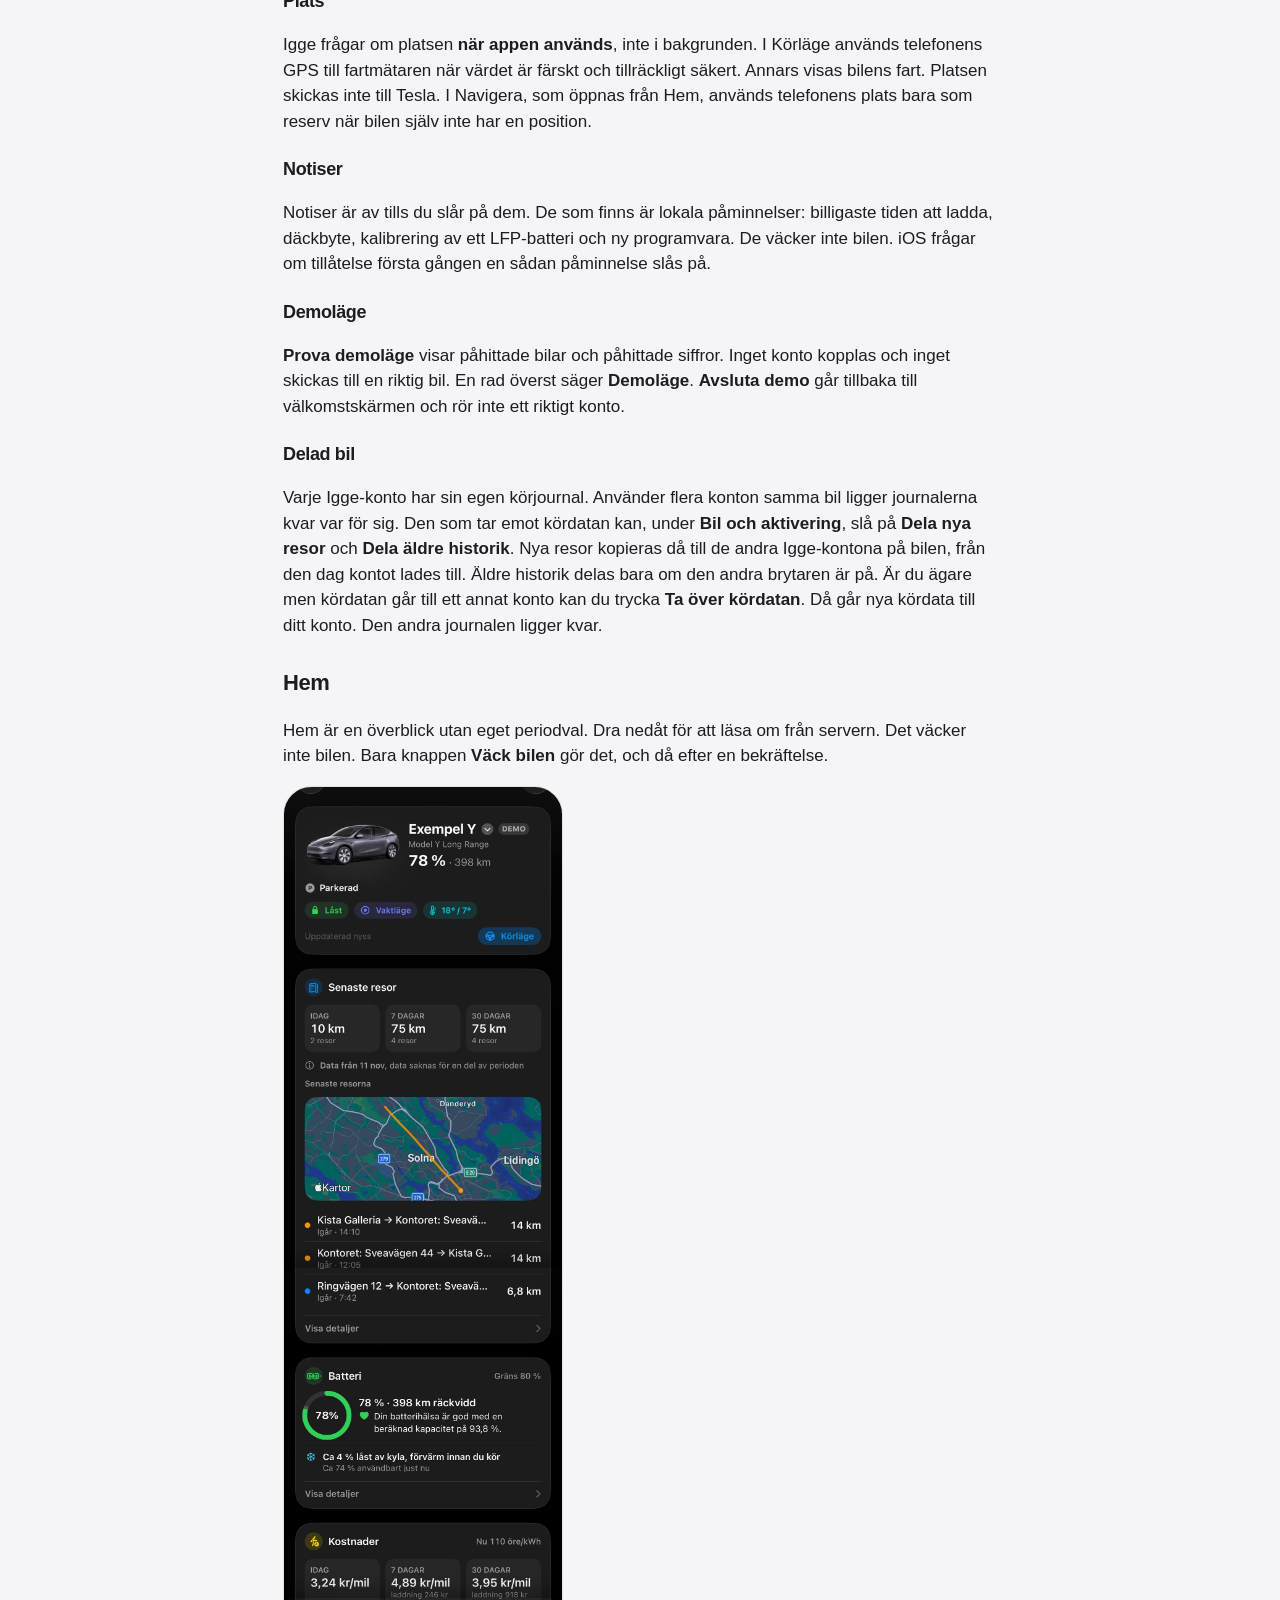
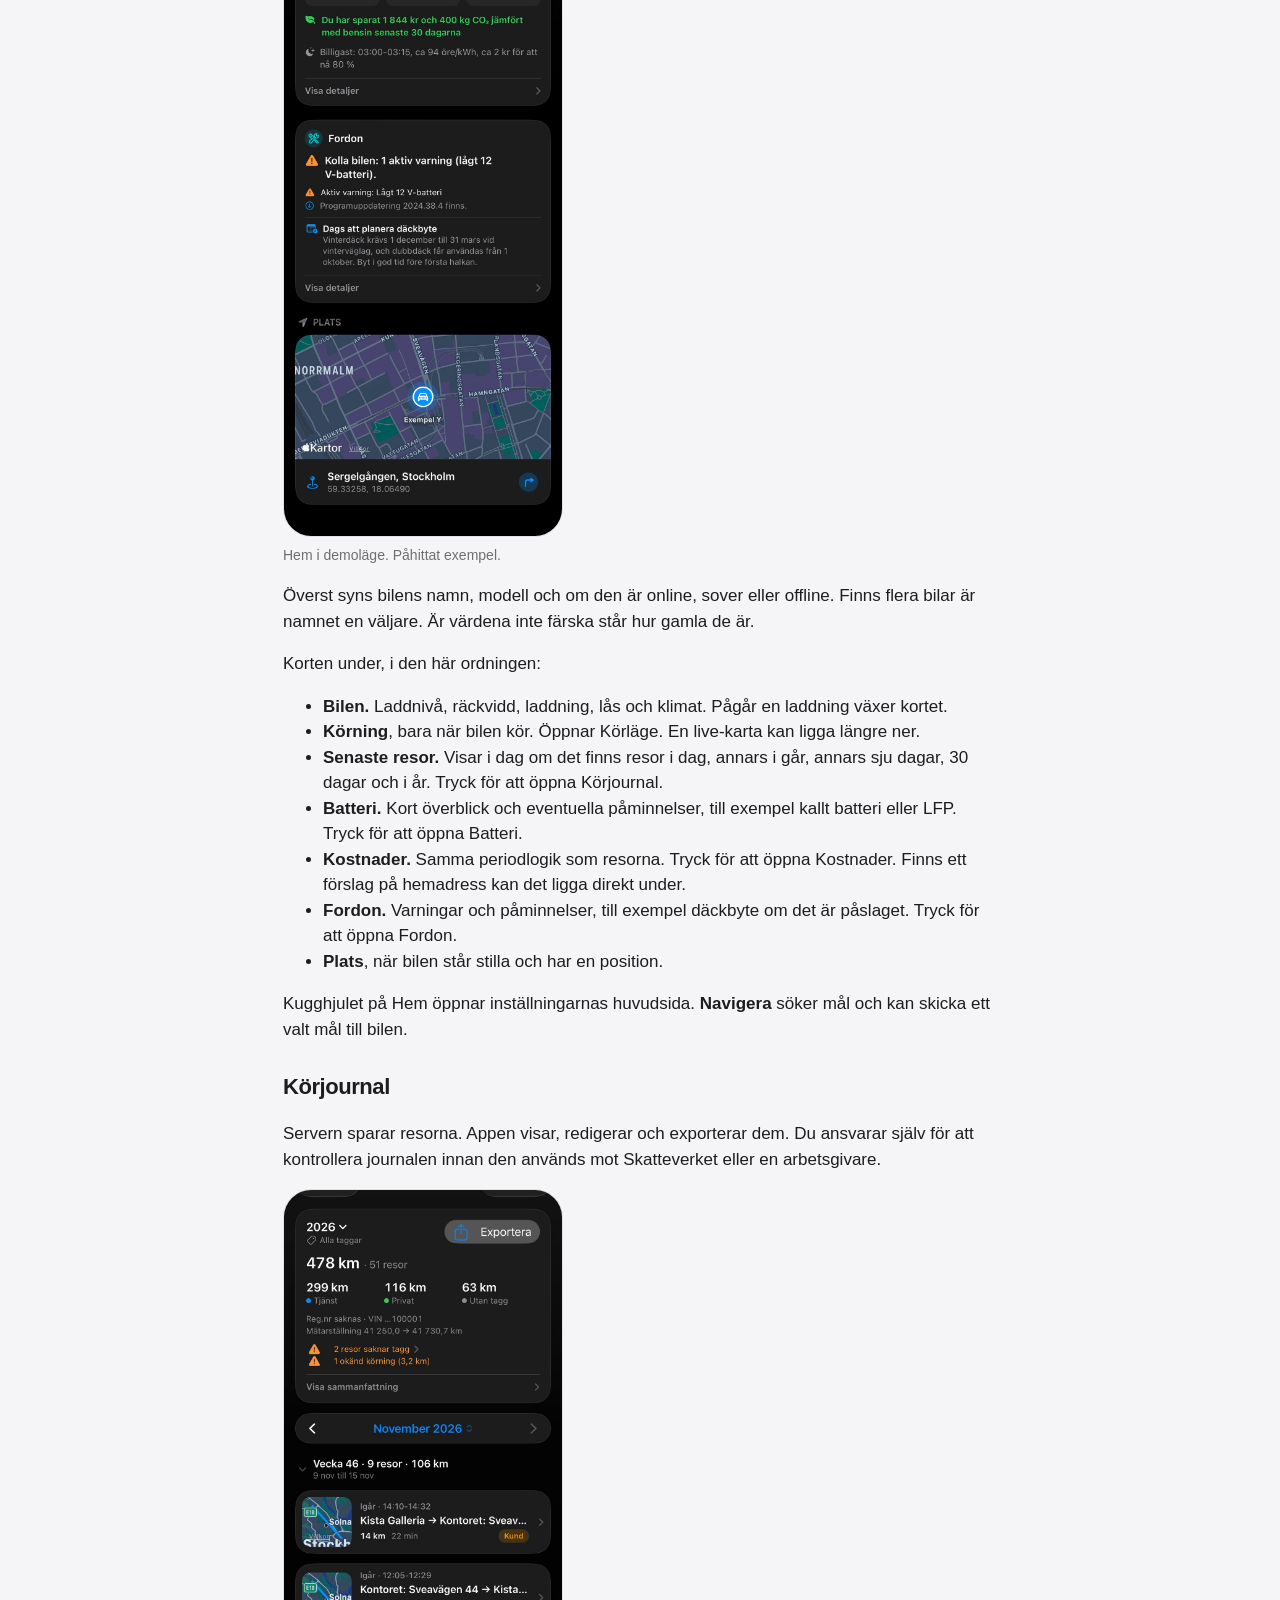
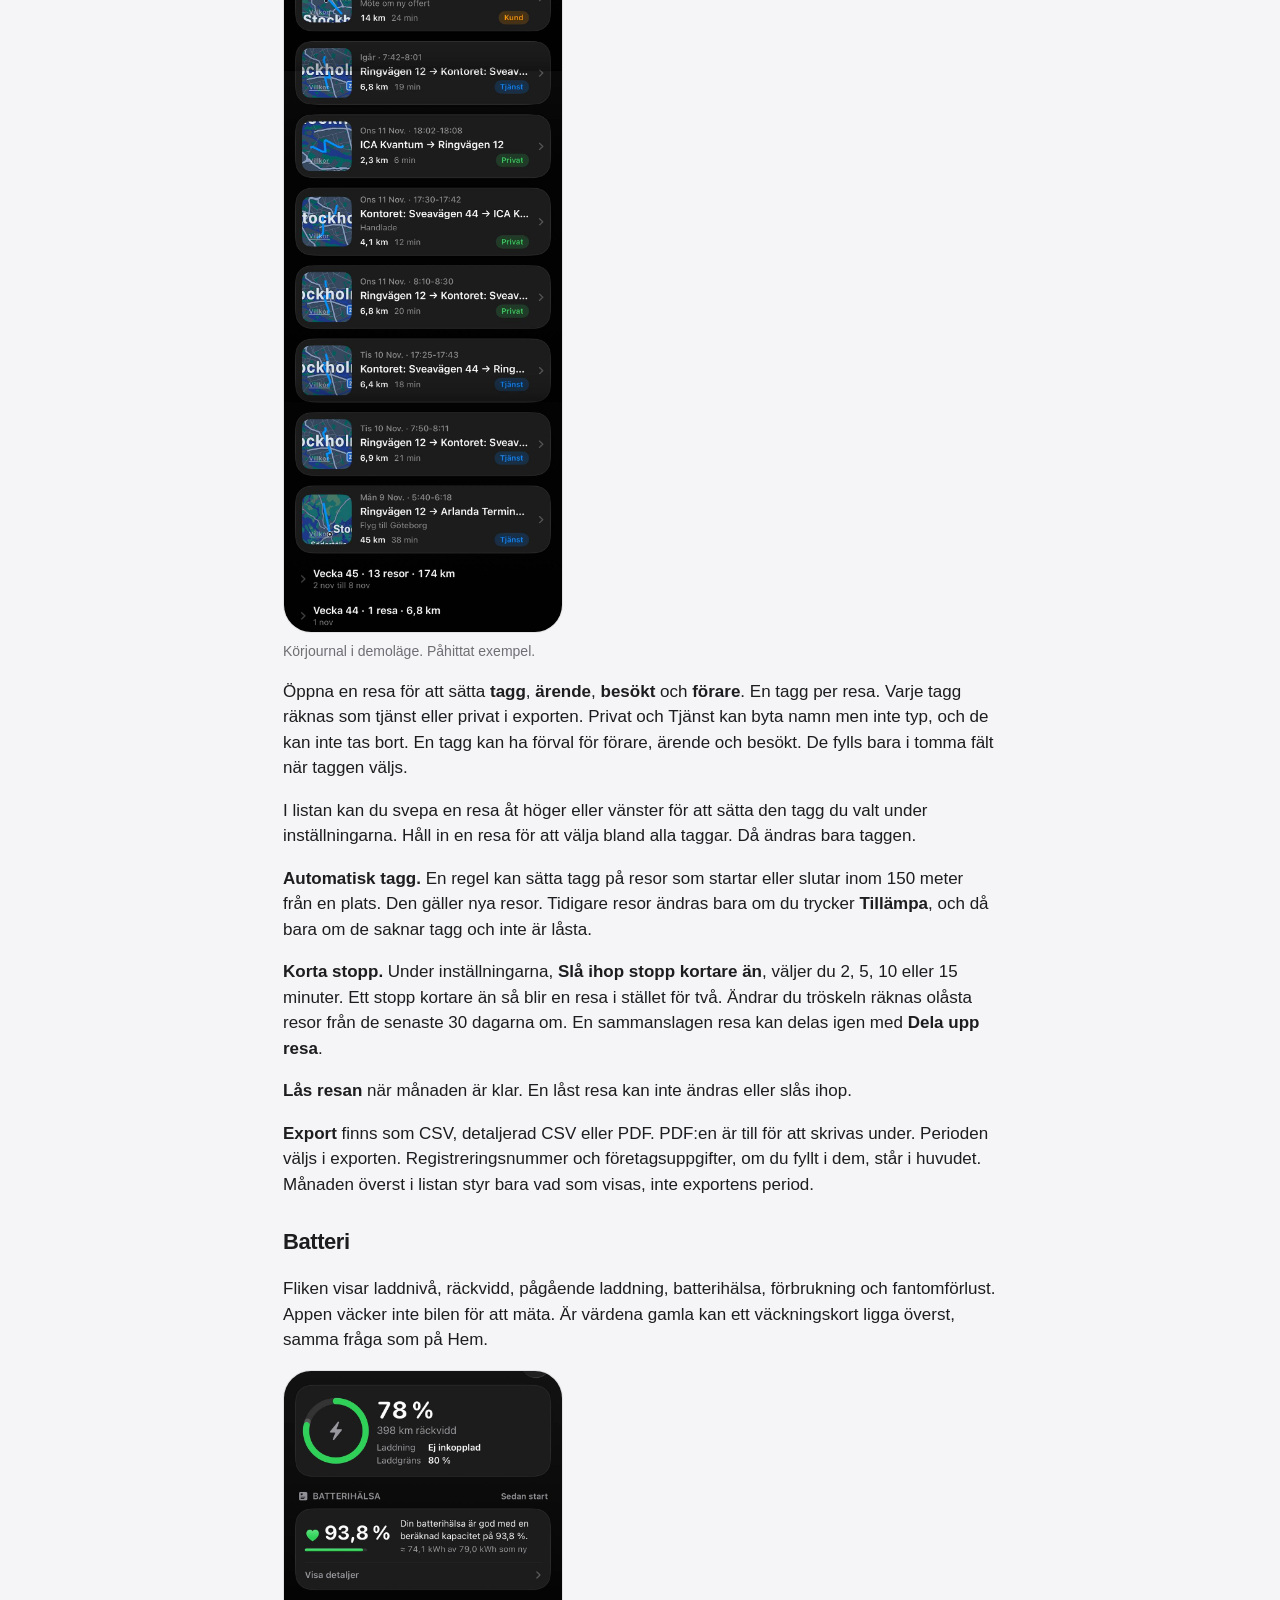
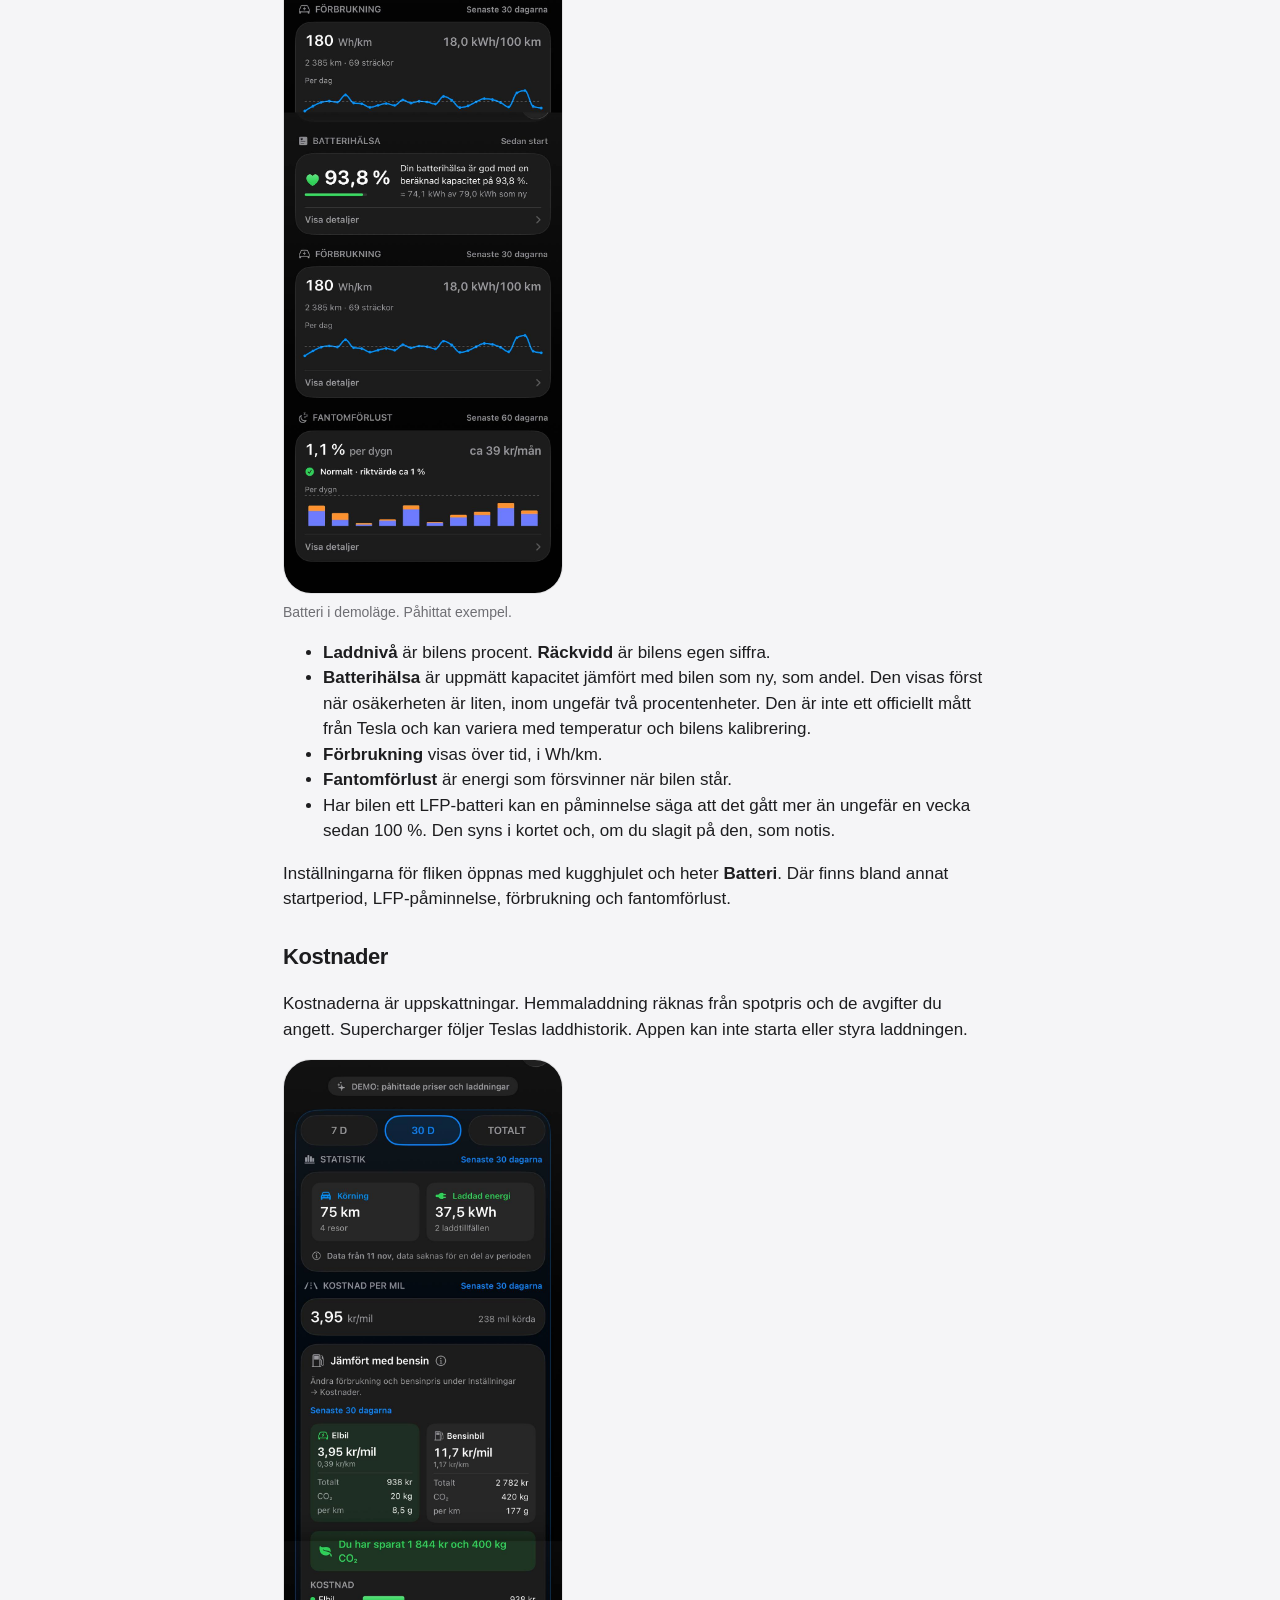
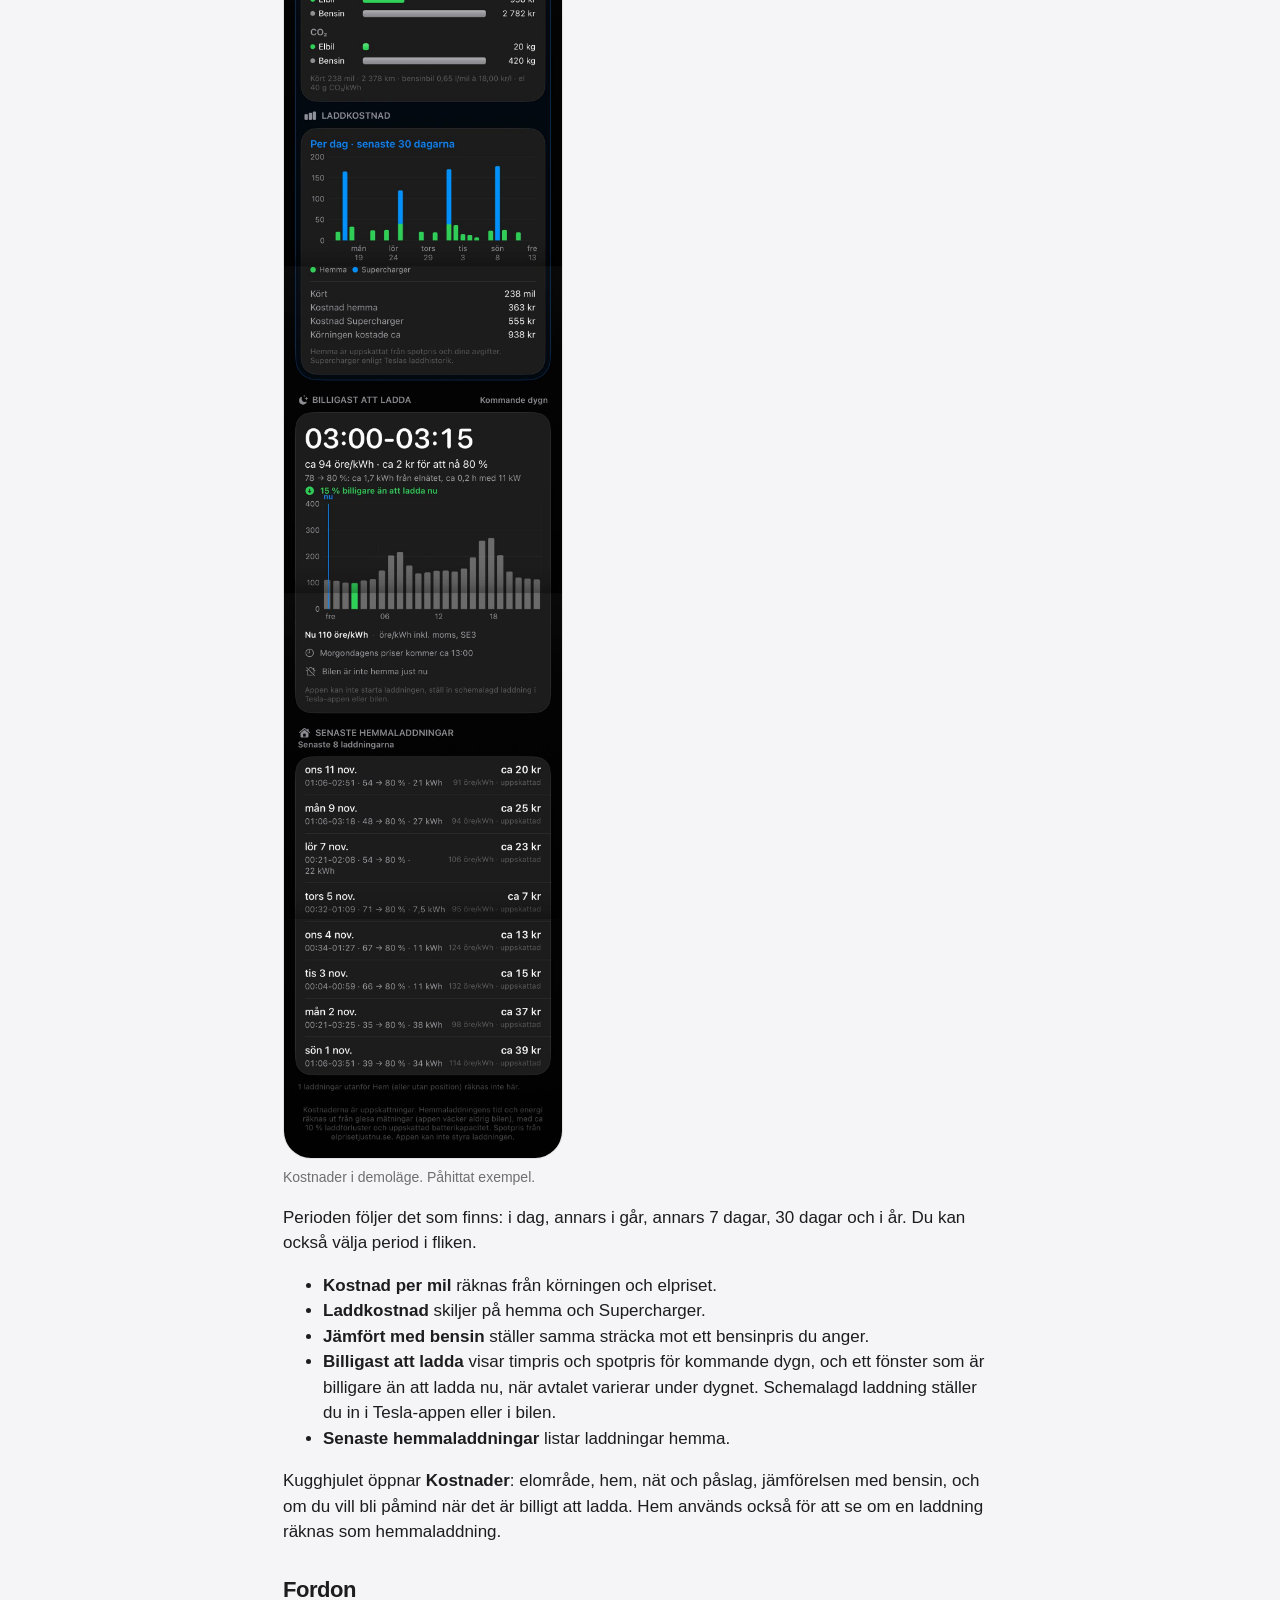
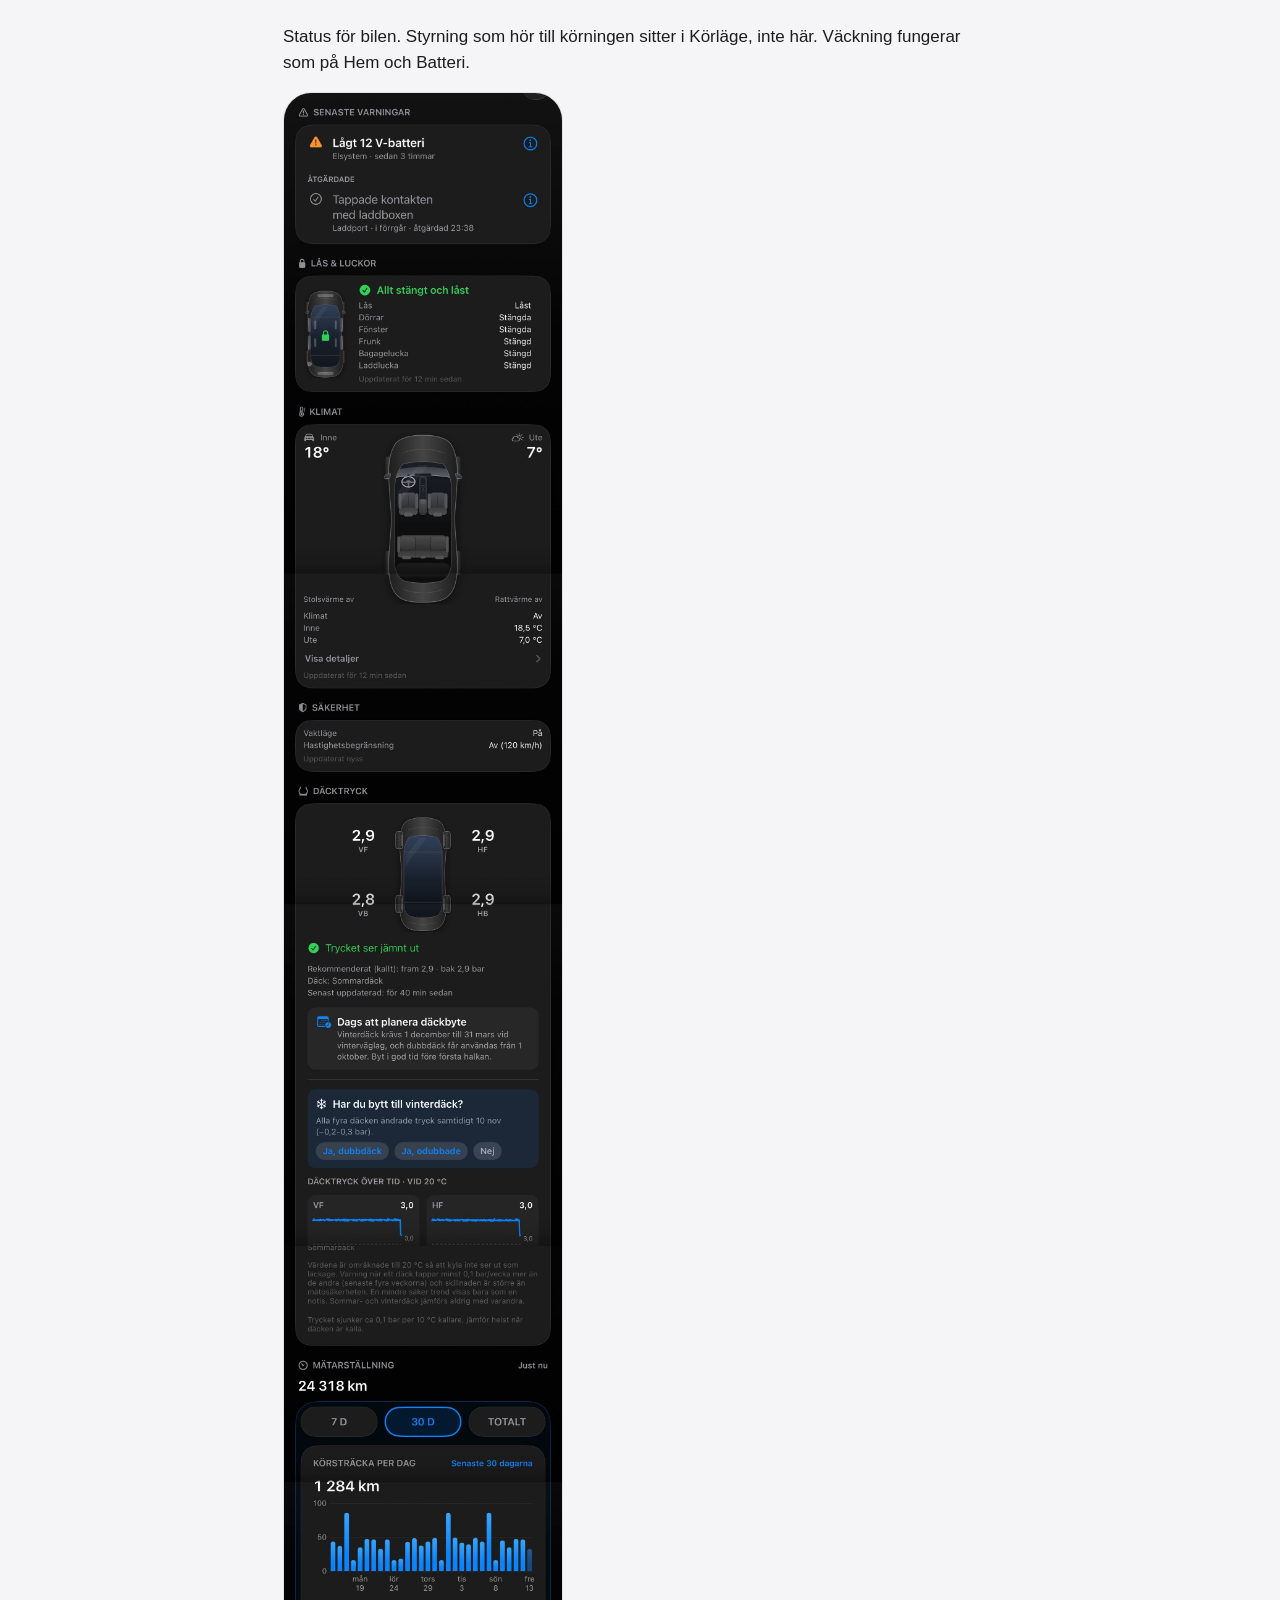
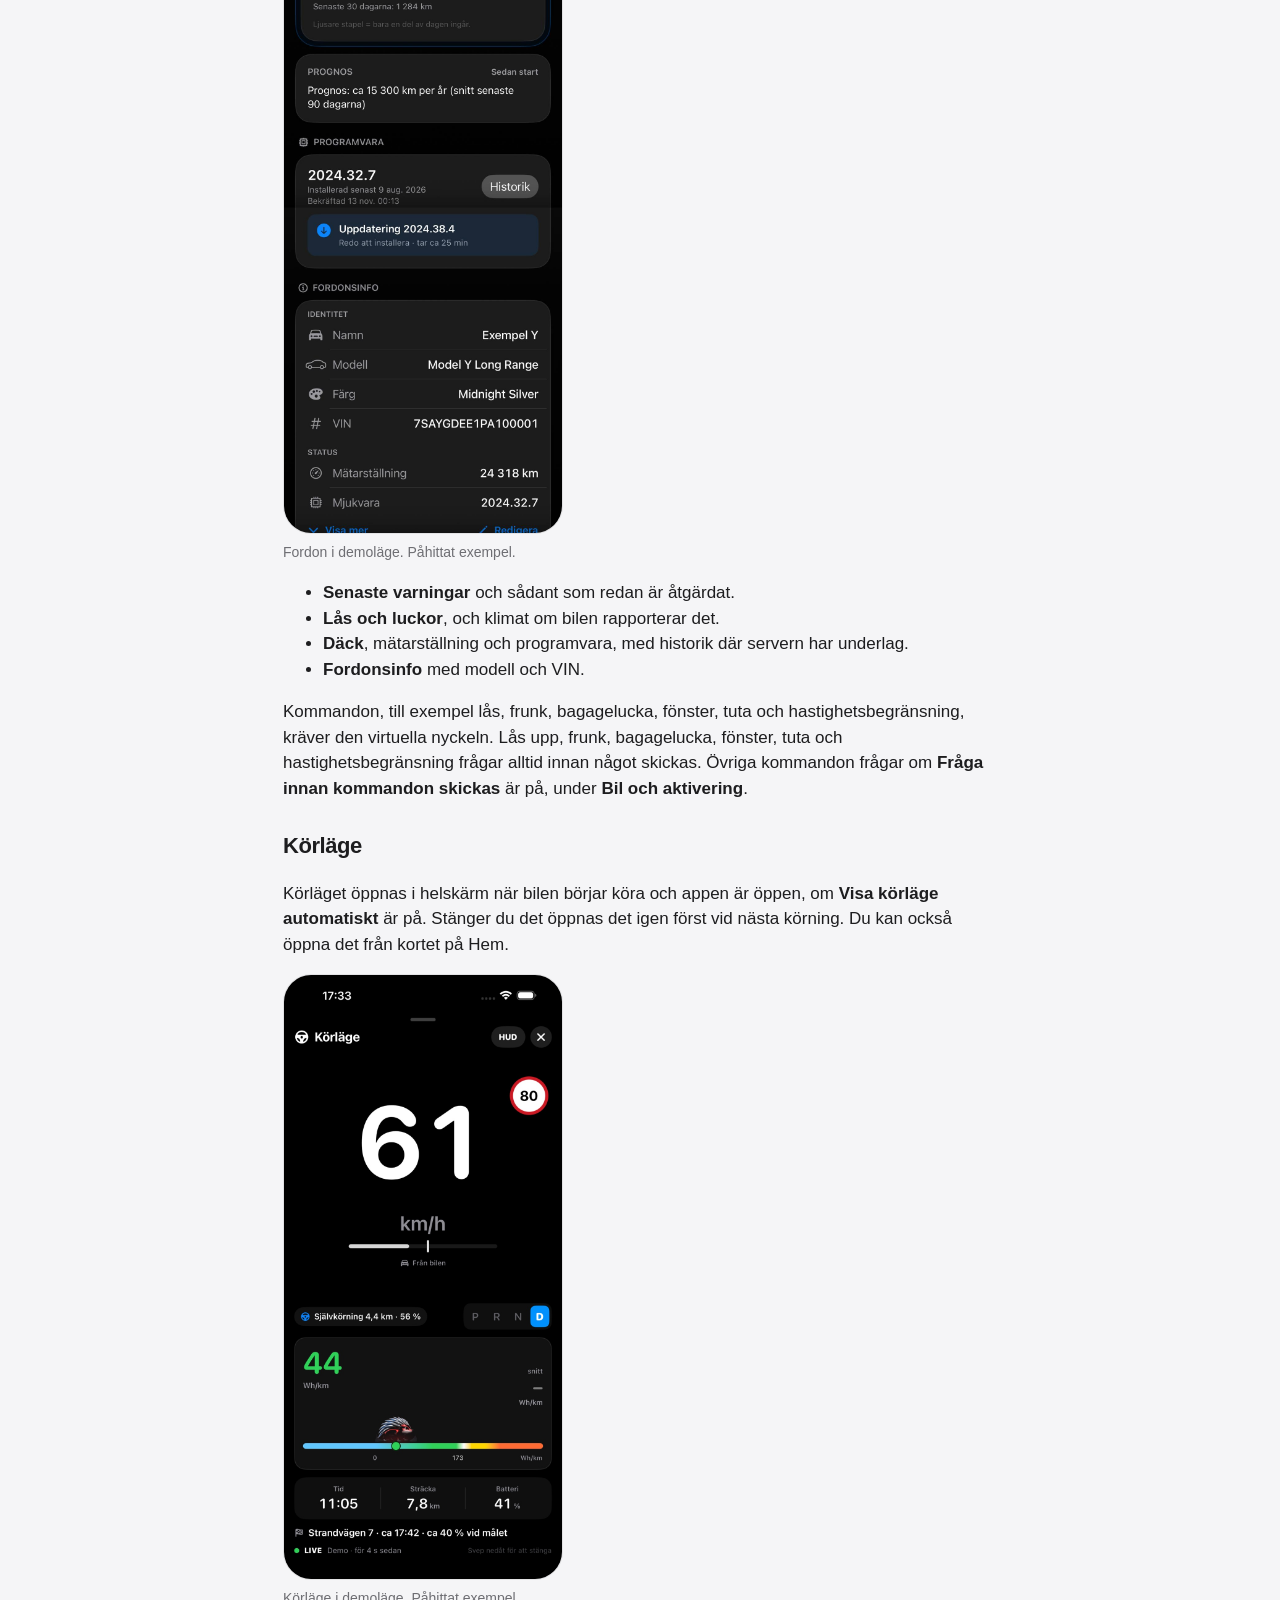
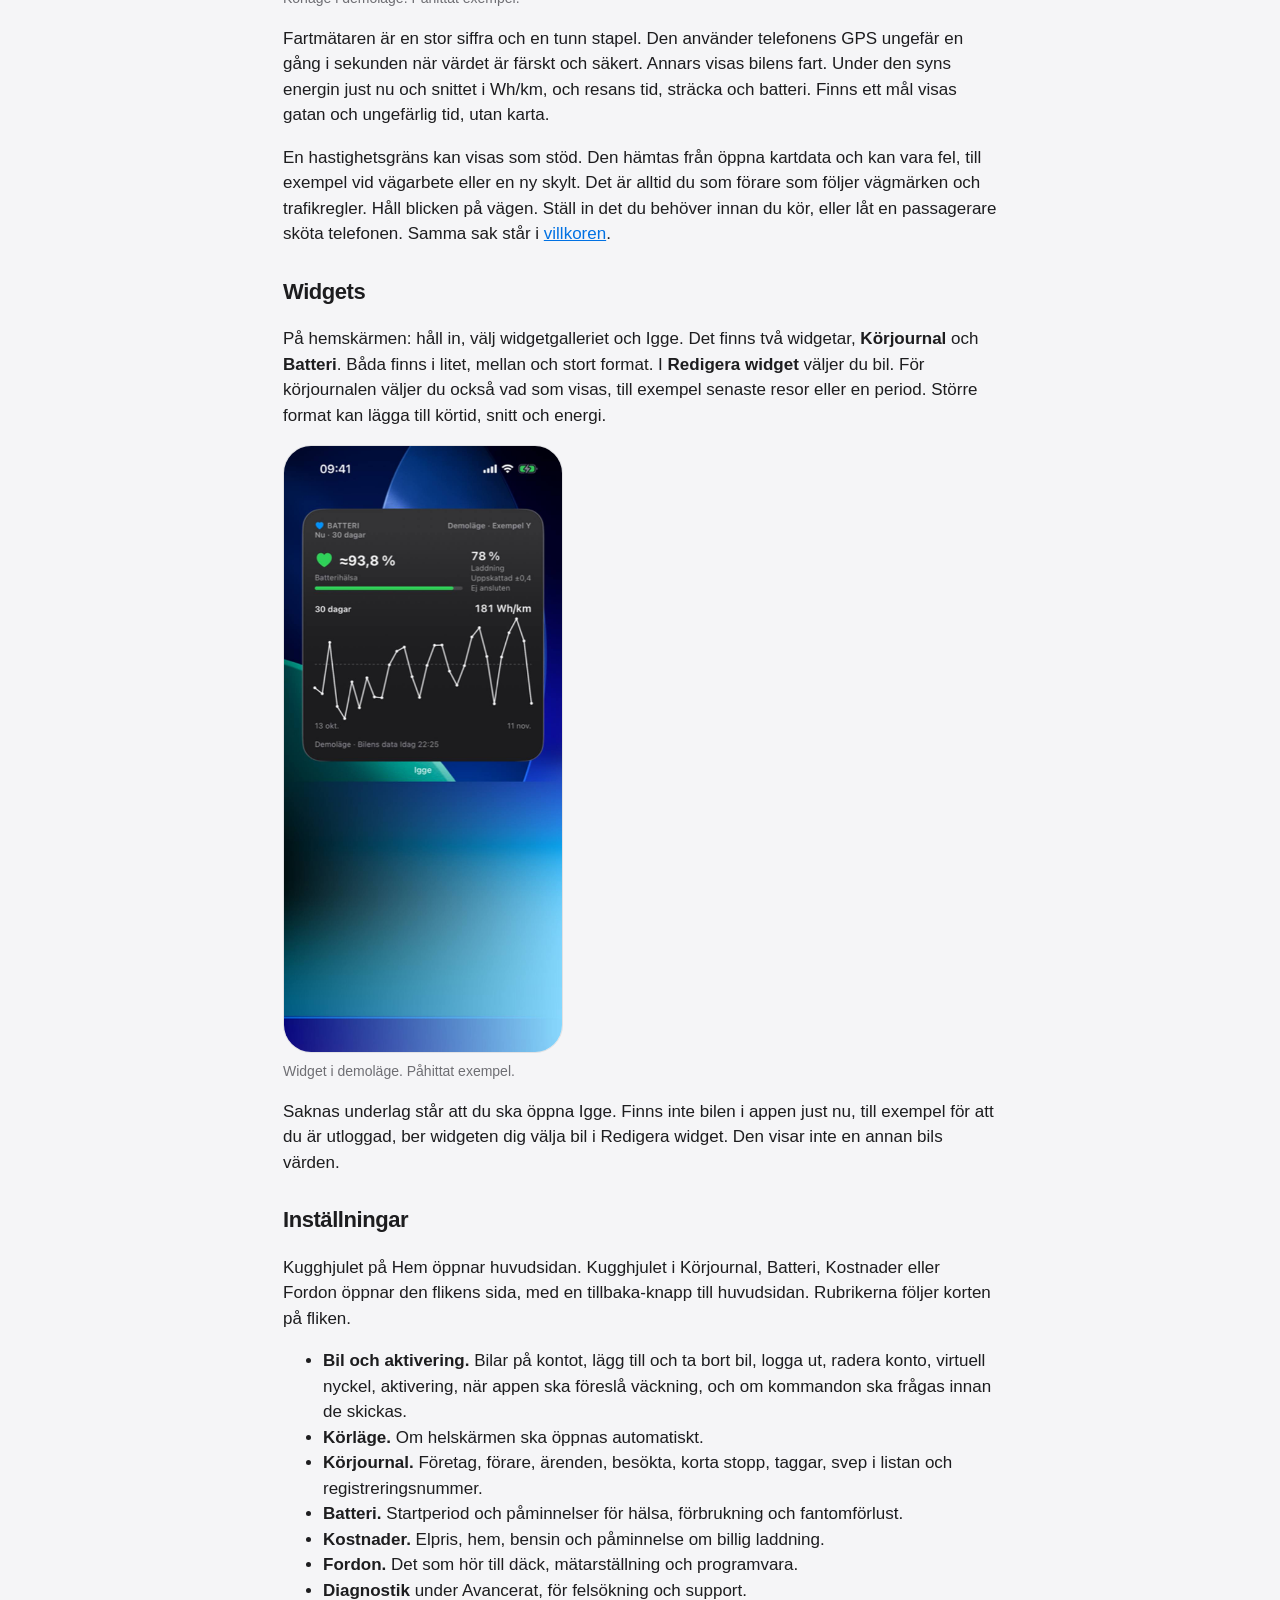
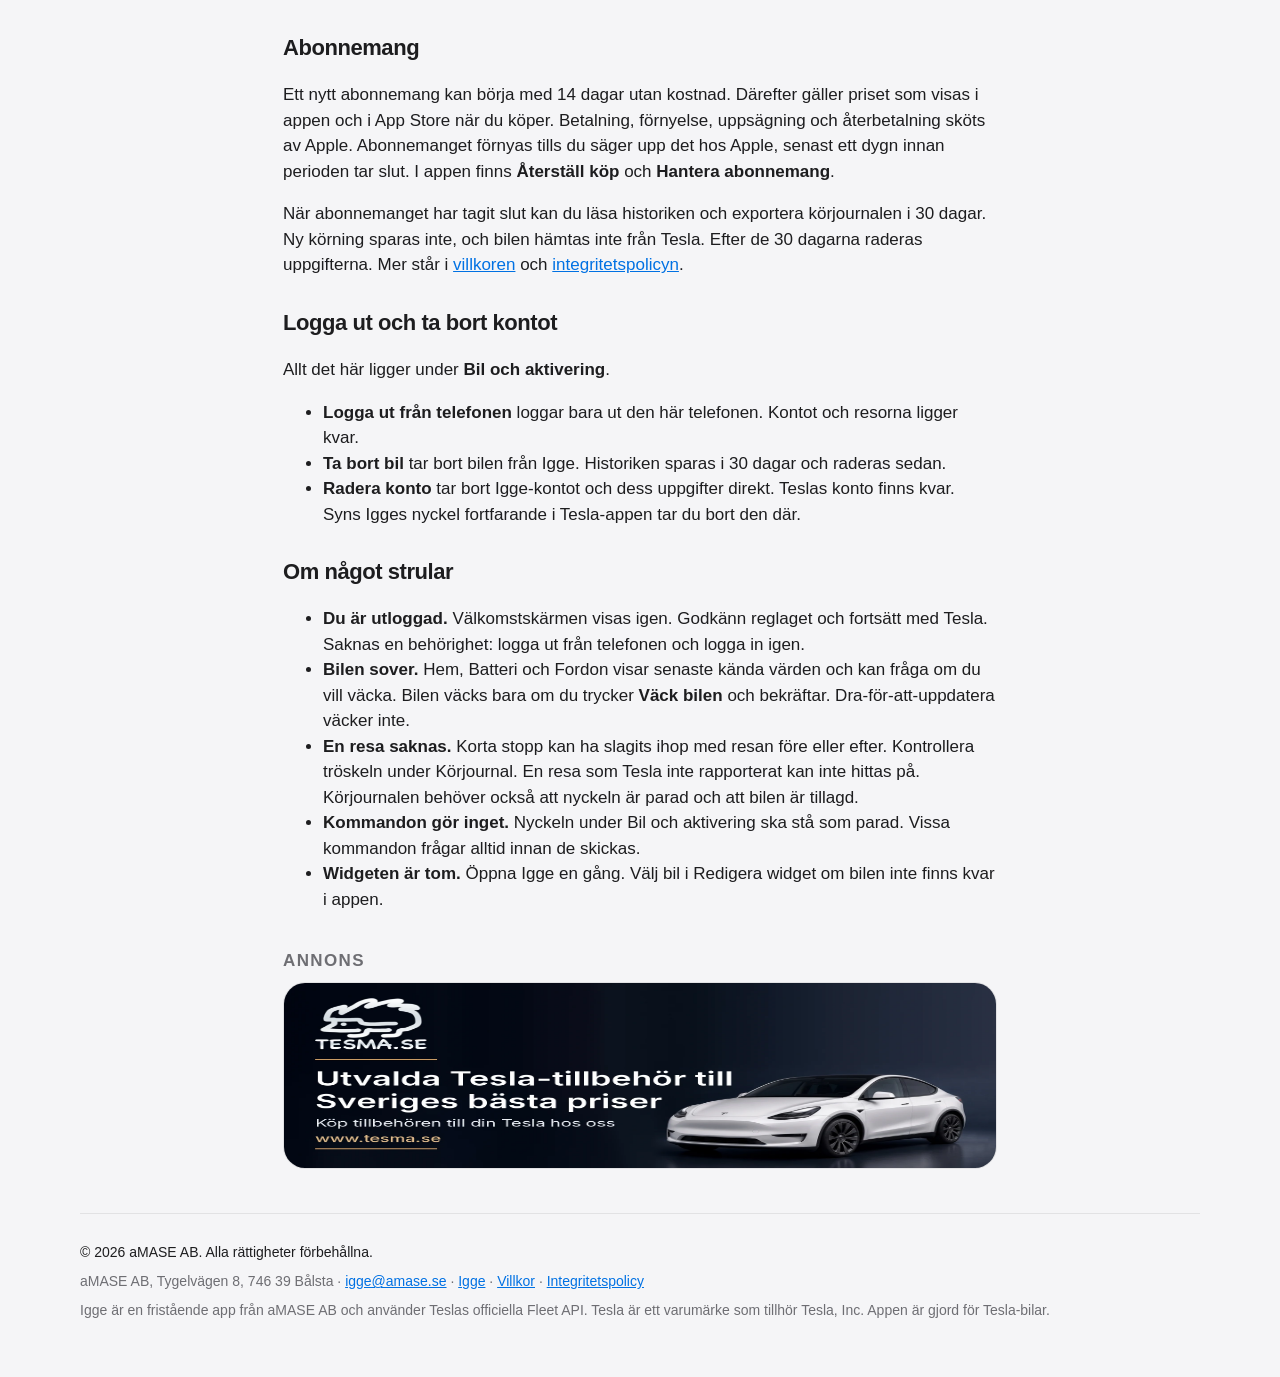
==== commit 8cfdc1e6: "Replace the Körläge screenshot with the current demo screen. The side text no longer mentions a rout" ====
--- a/guide/index.html
+++ b/guide/index.html
@@ -164,10 +164,10 @@
 <h2 id="korlage">Körläge</h2>
 <p>Körläget öppnas i helskärm när bilen börjar köra och appen är öppen, om <strong>Visa körläge automatiskt</strong> är på. Stänger du det öppnas det igen först vid nästa körning. Du kan också öppna det från kortet på Hem.</p>
 <figure class="guide-figure">
-<img src="../images/phone/korlage.jpg" width="900" height="1840" alt="Körläge i demoläge, med fartmätare och resans energi.">
+<img src="../images/phone/korlage.jpg" width="900" height="1955" alt="Körläge i demoläge: fartmätare, hastighetsskylt och energi i Wh/km.">
 <figcaption>Körläge i demoläge. Påhittat exempel.</figcaption>
 </figure>
-<p>Fartmätaren använder telefonens GPS ungefär en gång i sekunden när värdet är färskt och säkert. Annars visas bilens fart, som kommer mer sällan. Resans energi och nästa del av rutten kan visas.</p>
+<p>Fartmätaren är en stor siffra och en tunn stapel. Den använder telefonens GPS ungefär en gång i sekunden när värdet är färskt och säkert. Annars visas bilens fart. Under den syns energin just nu och snittet i Wh/km, och resans tid, sträcka och batteri. Finns ett mål visas gatan och ungefärlig tid, utan karta.</p>
 <p>En hastighetsgräns kan visas som stöd. Den hämtas från öppna kartdata och kan vara fel, till exempel vid vägarbete eller en ny skylt. Det är alltid du som förare som följer vägmärken och trafikregler. Håll blicken på vägen. Ställ in det du behöver innan du kör, eller låt en passagerare sköta telefonen. Samma sak står i <a href="/villkor/">villkoren</a>.</p>
 
 <h2 id="widgets">Widgets</h2>
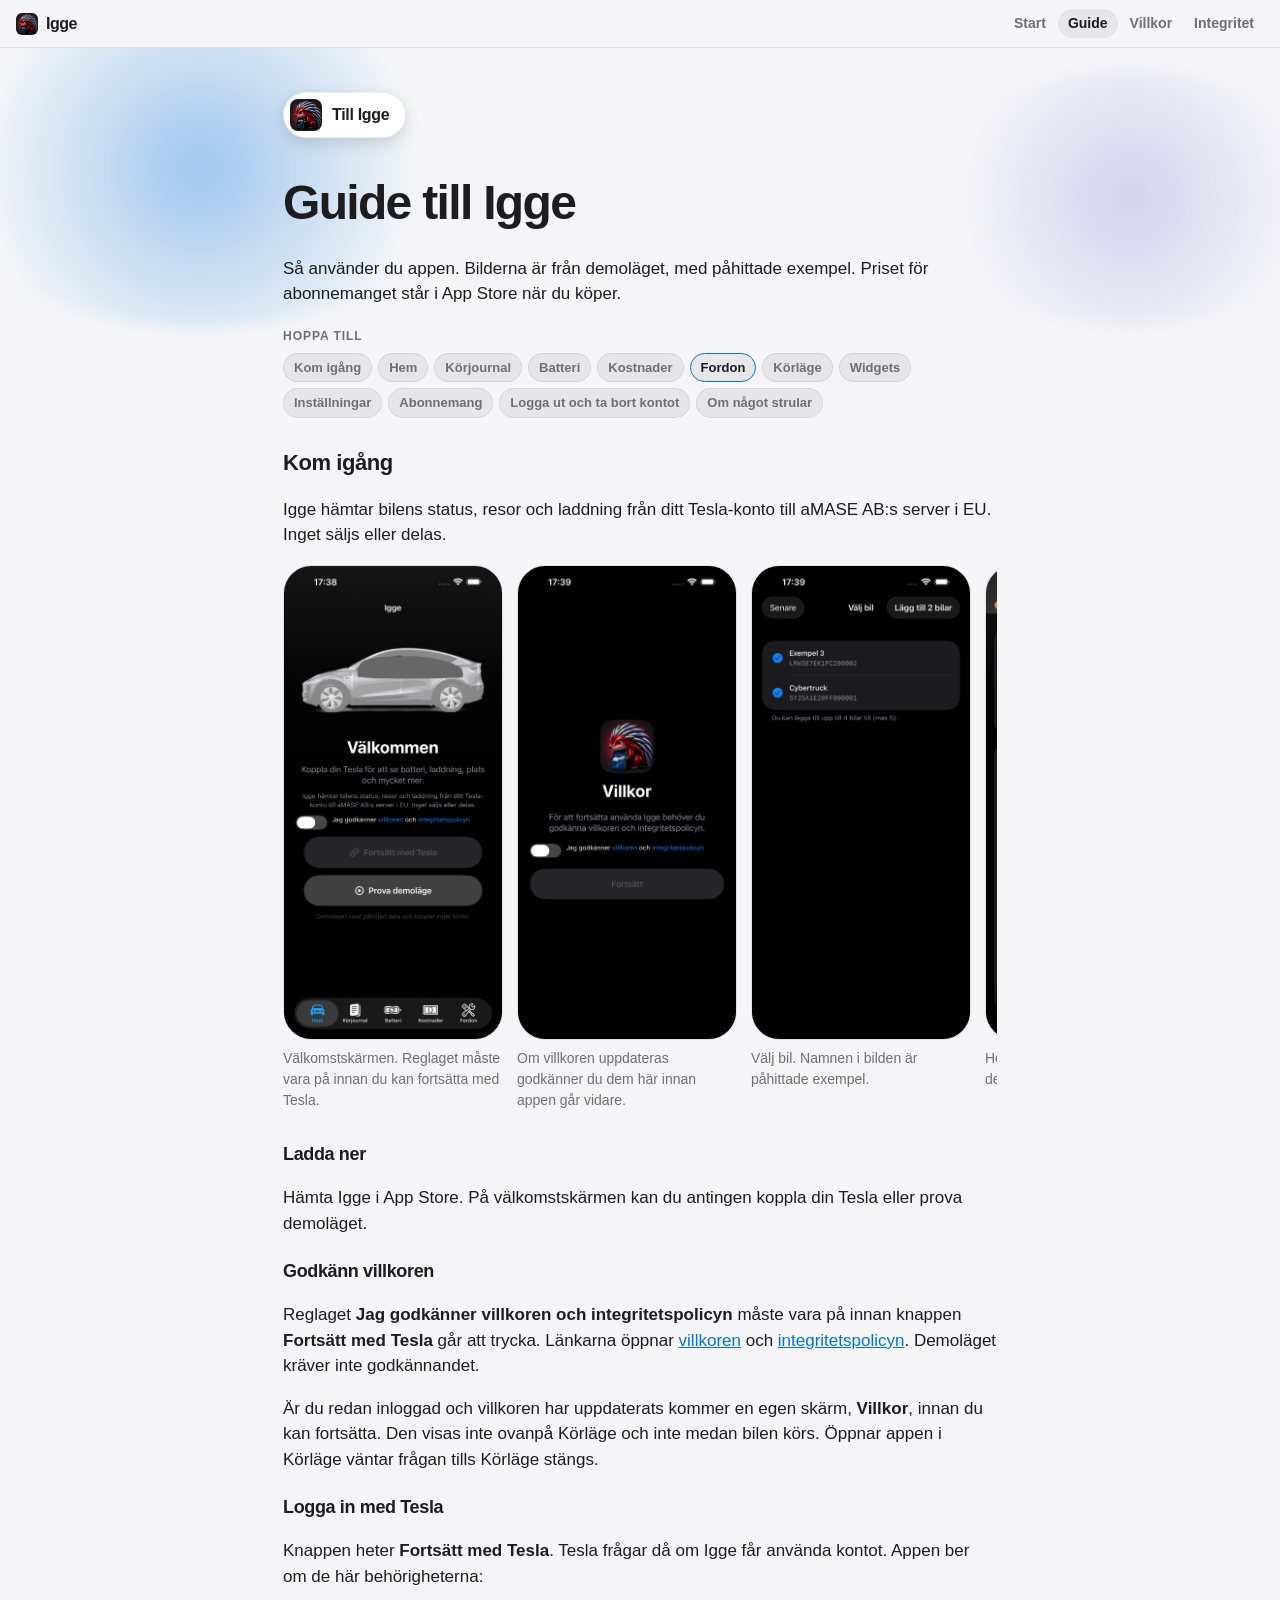
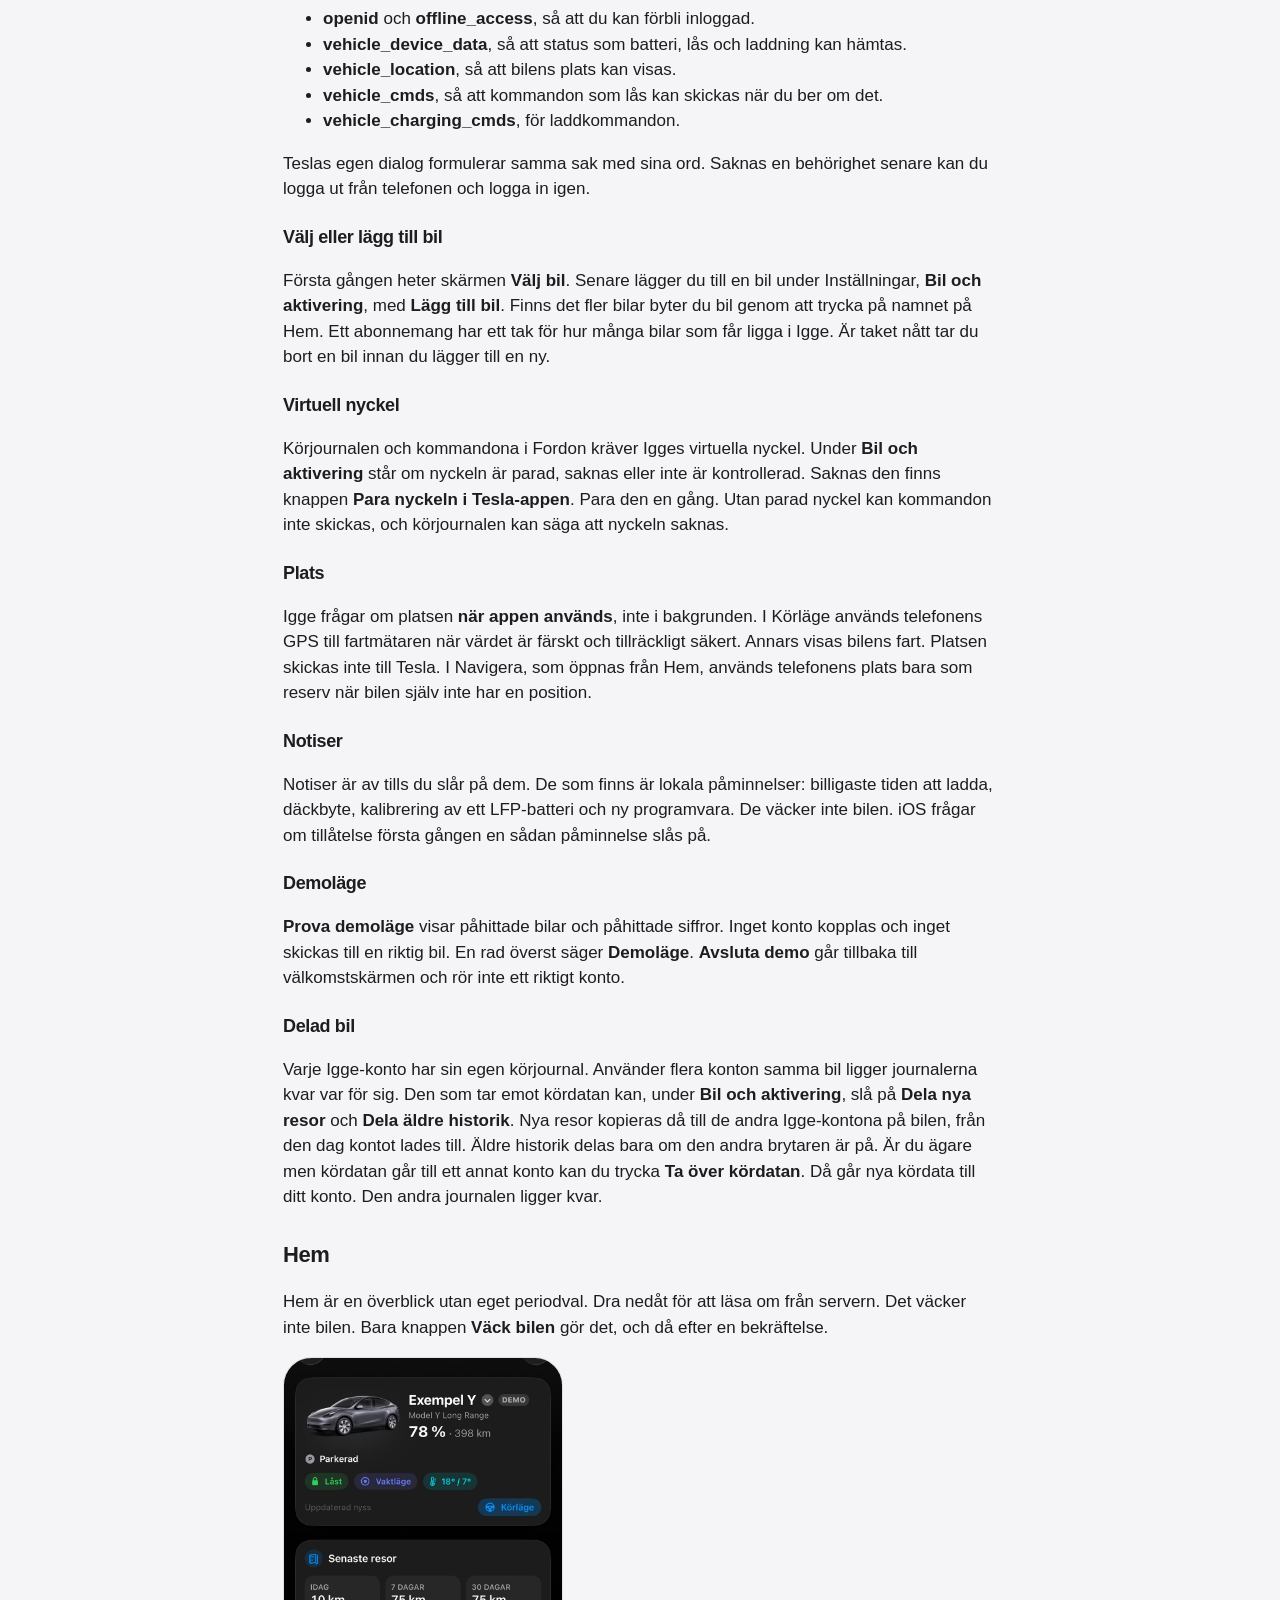
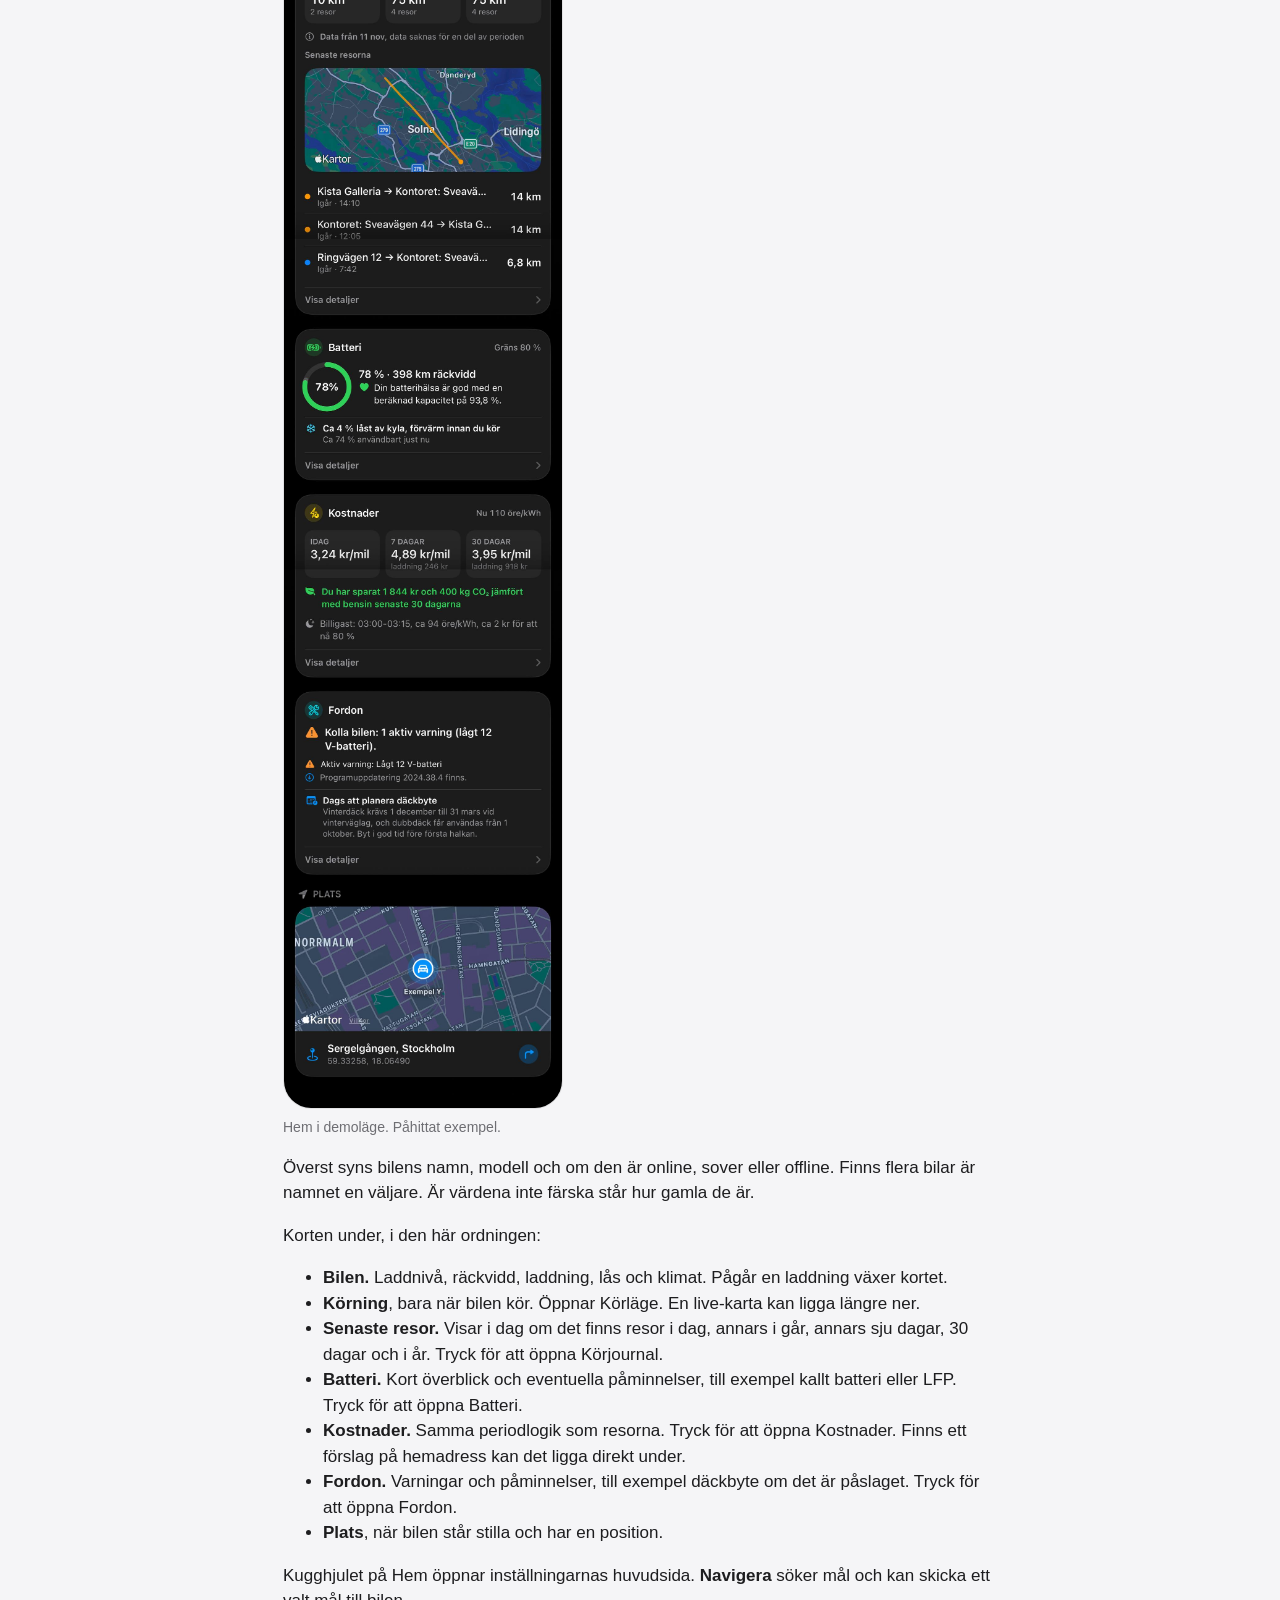
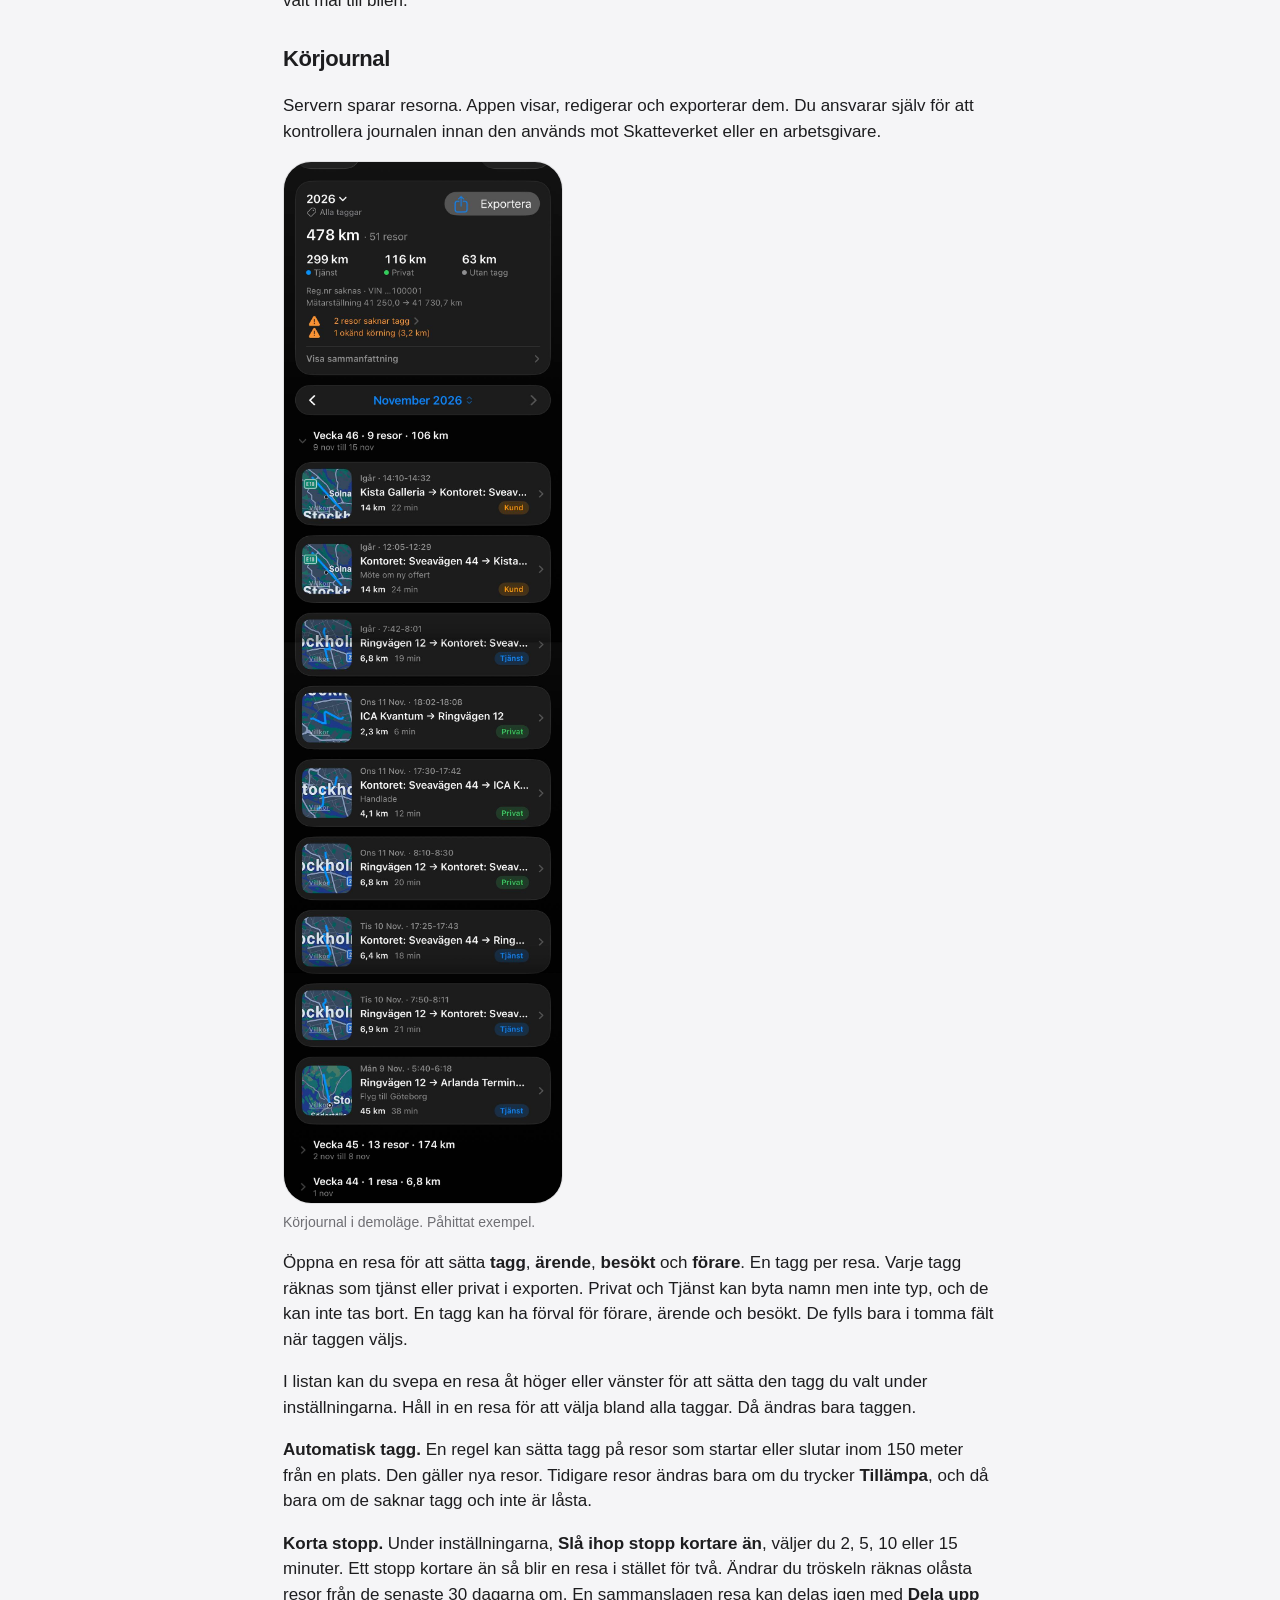
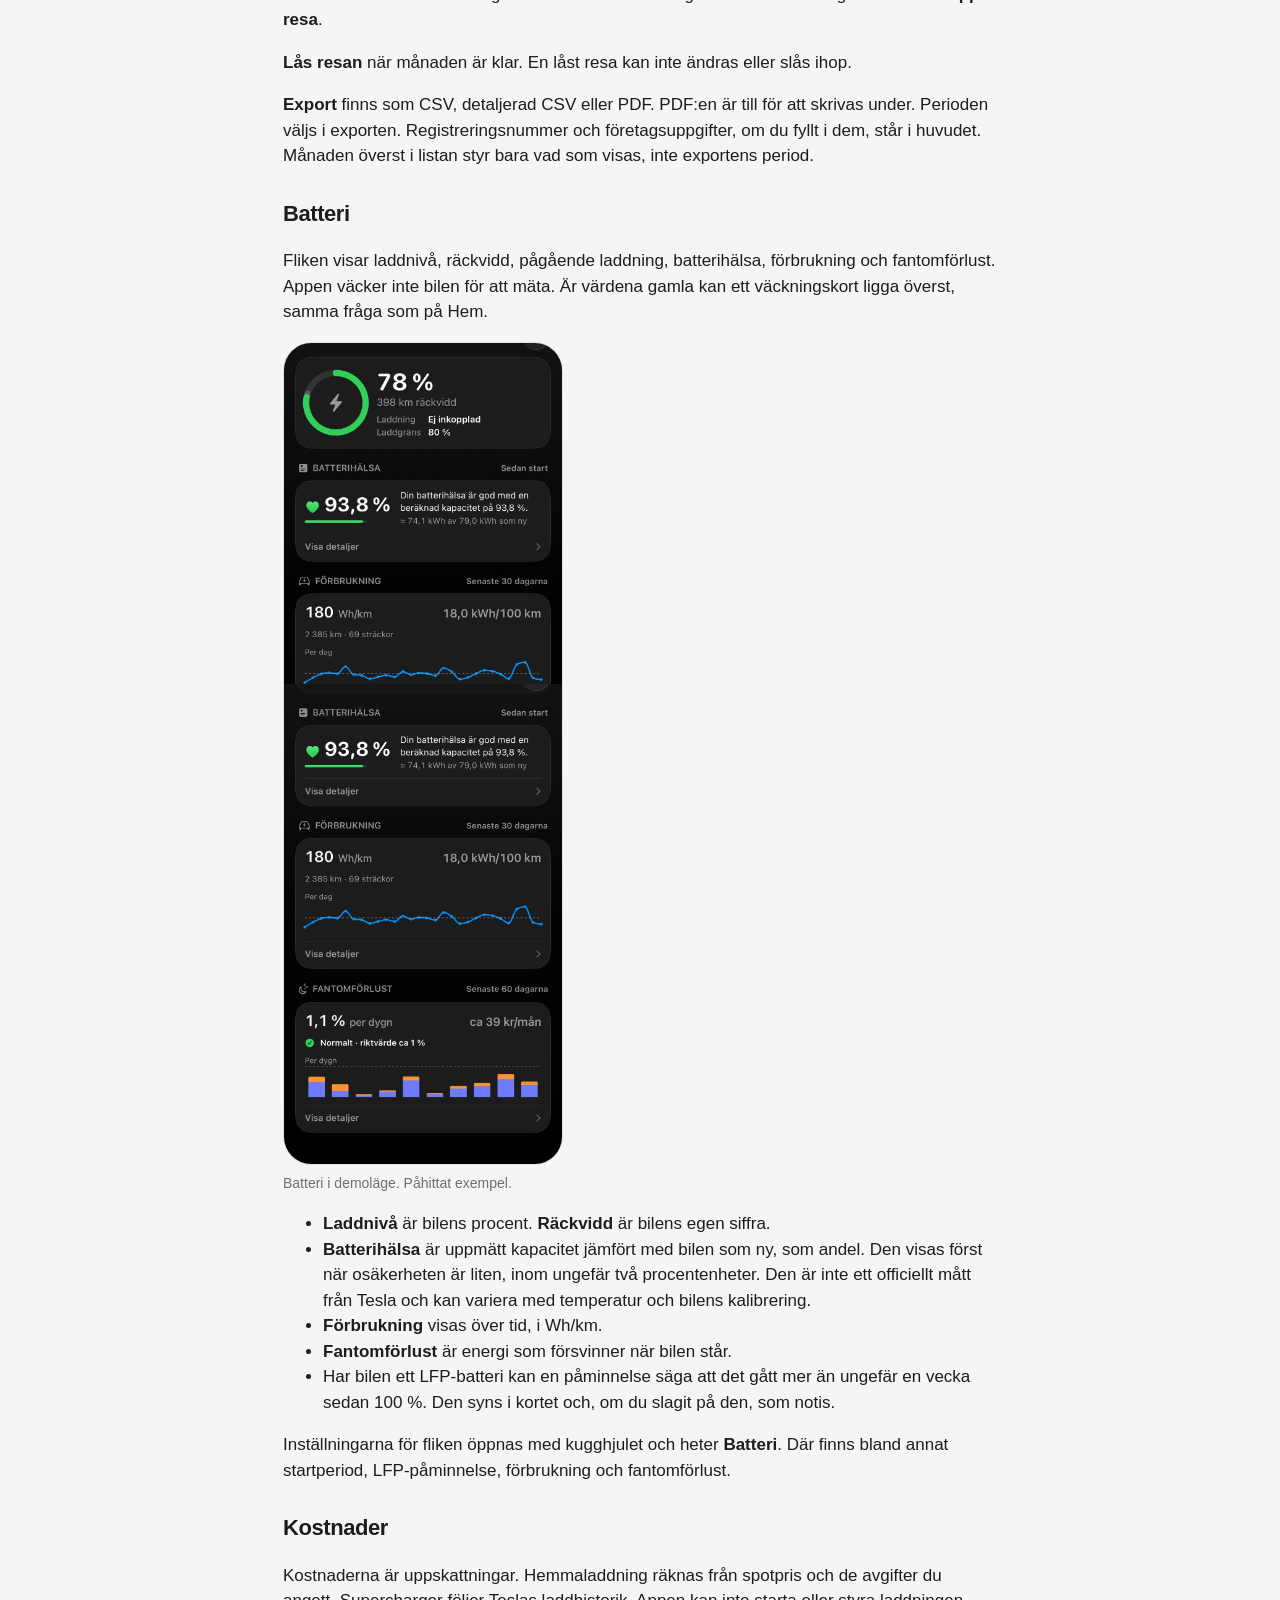
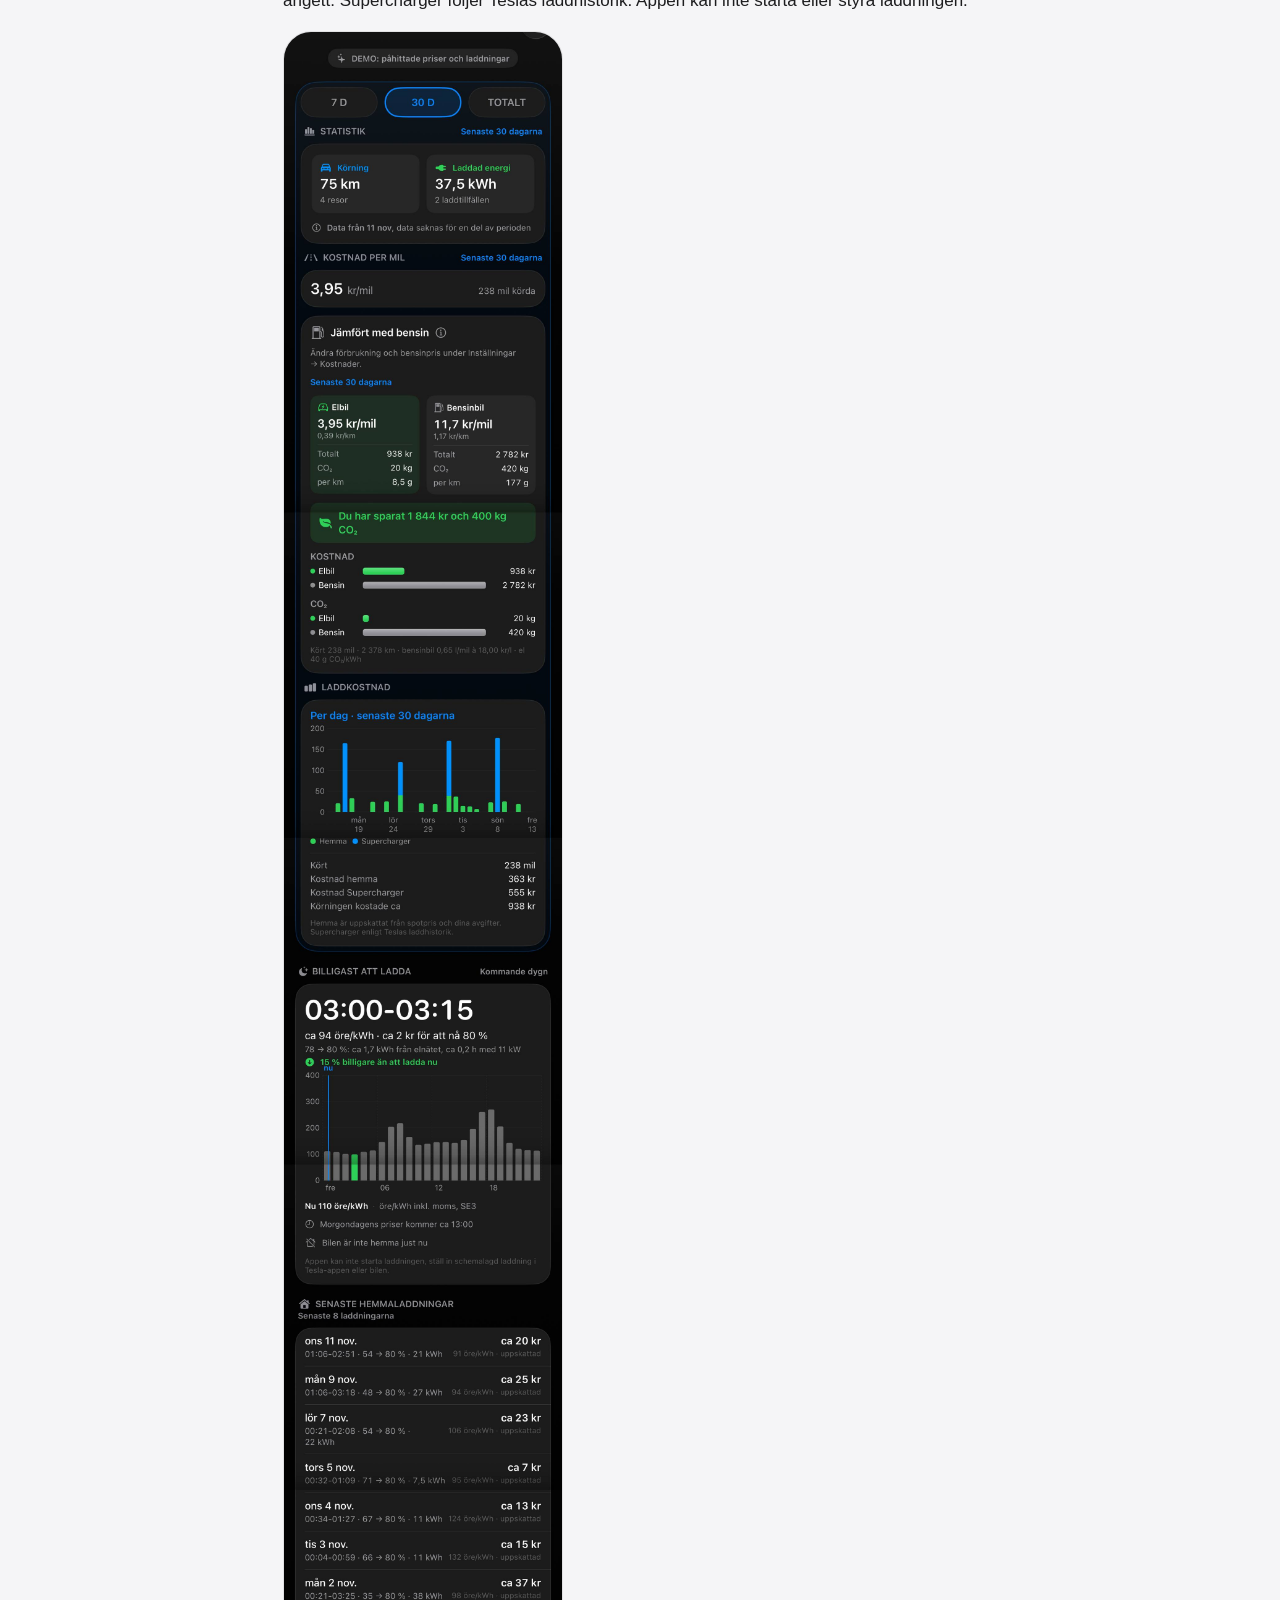
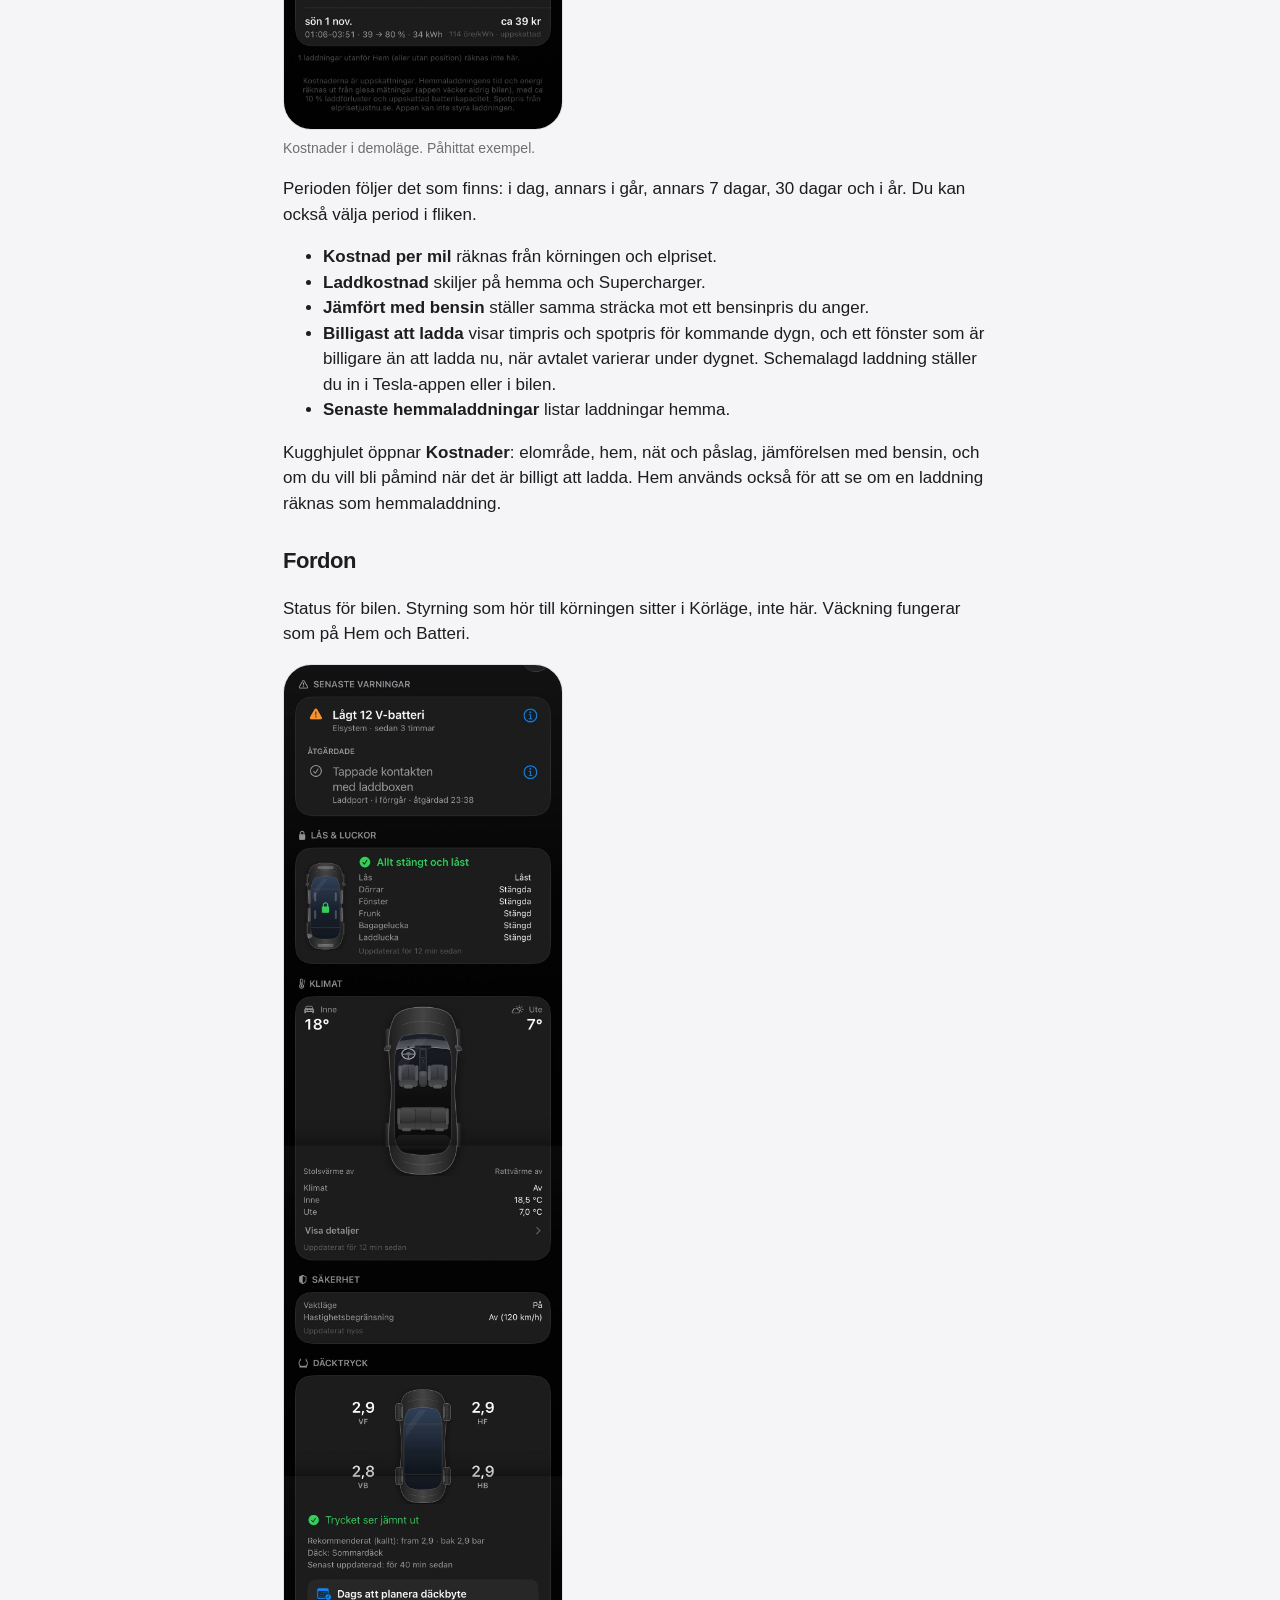
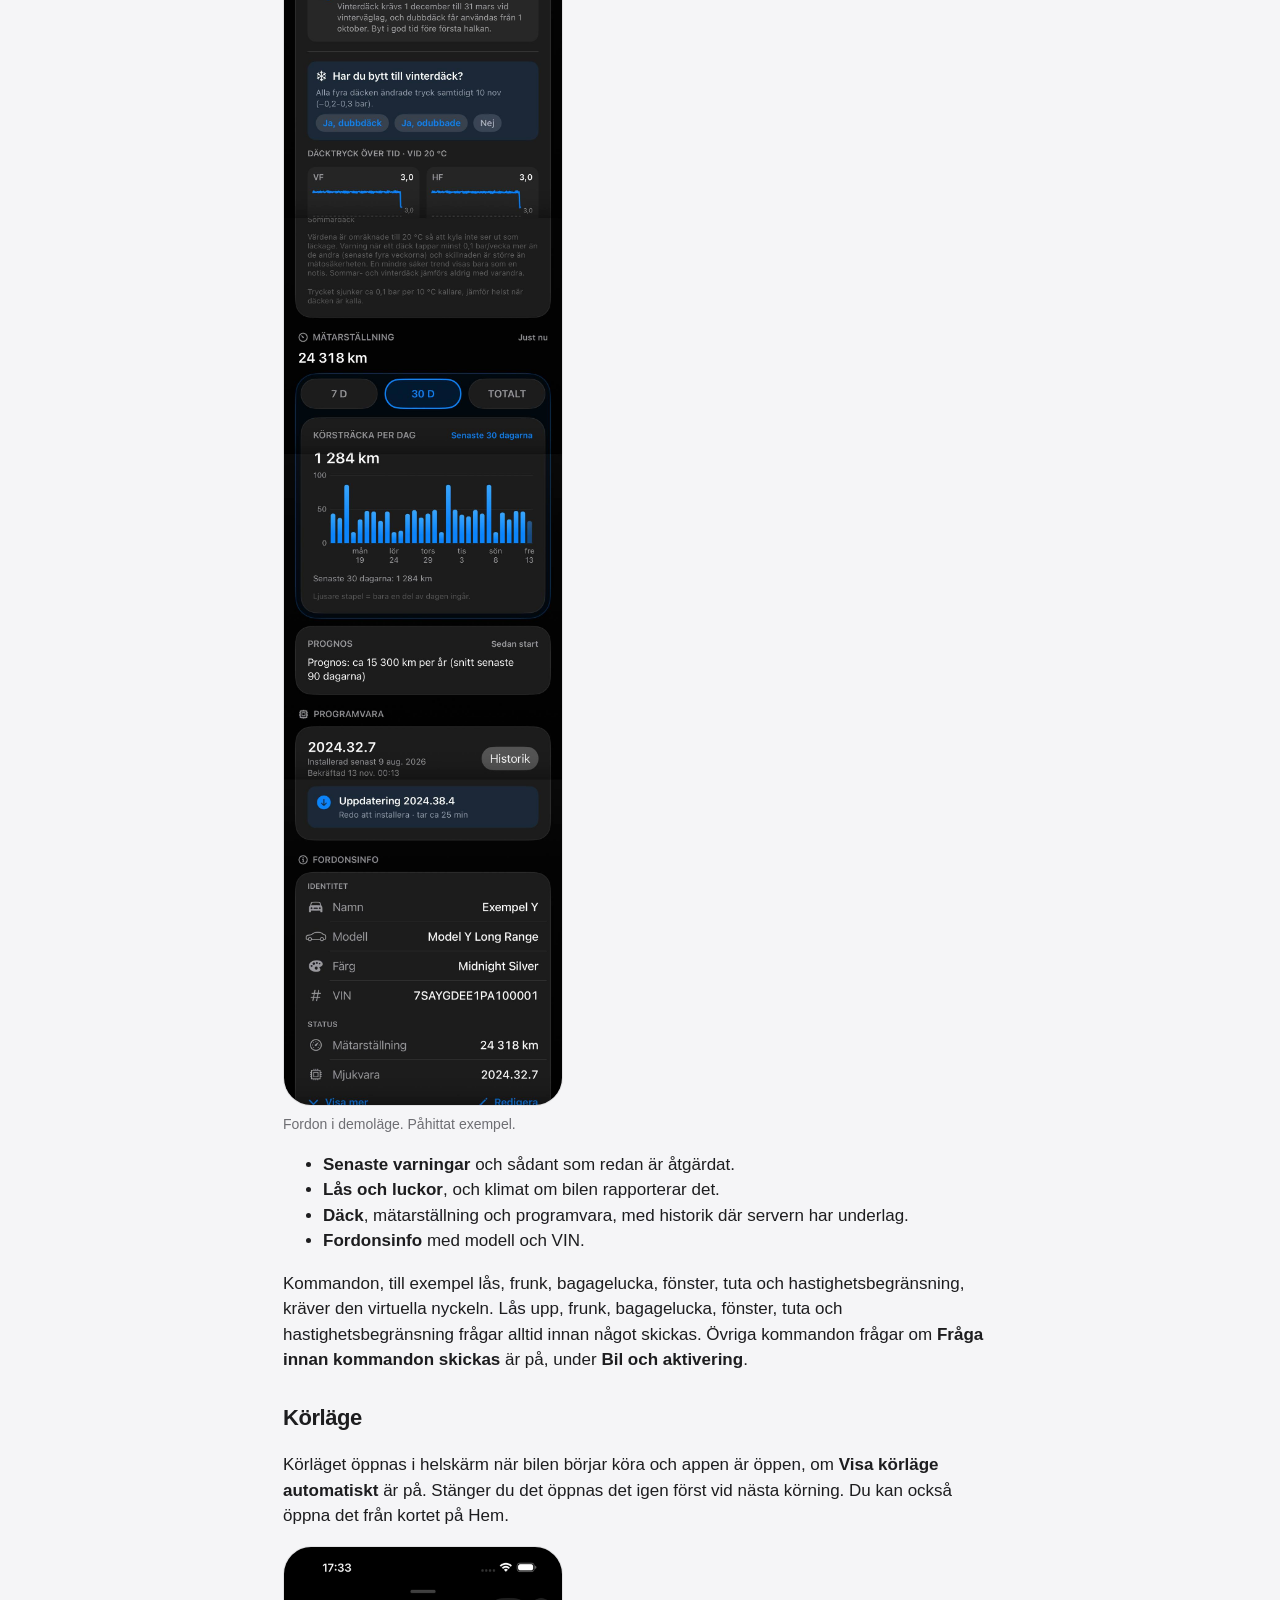
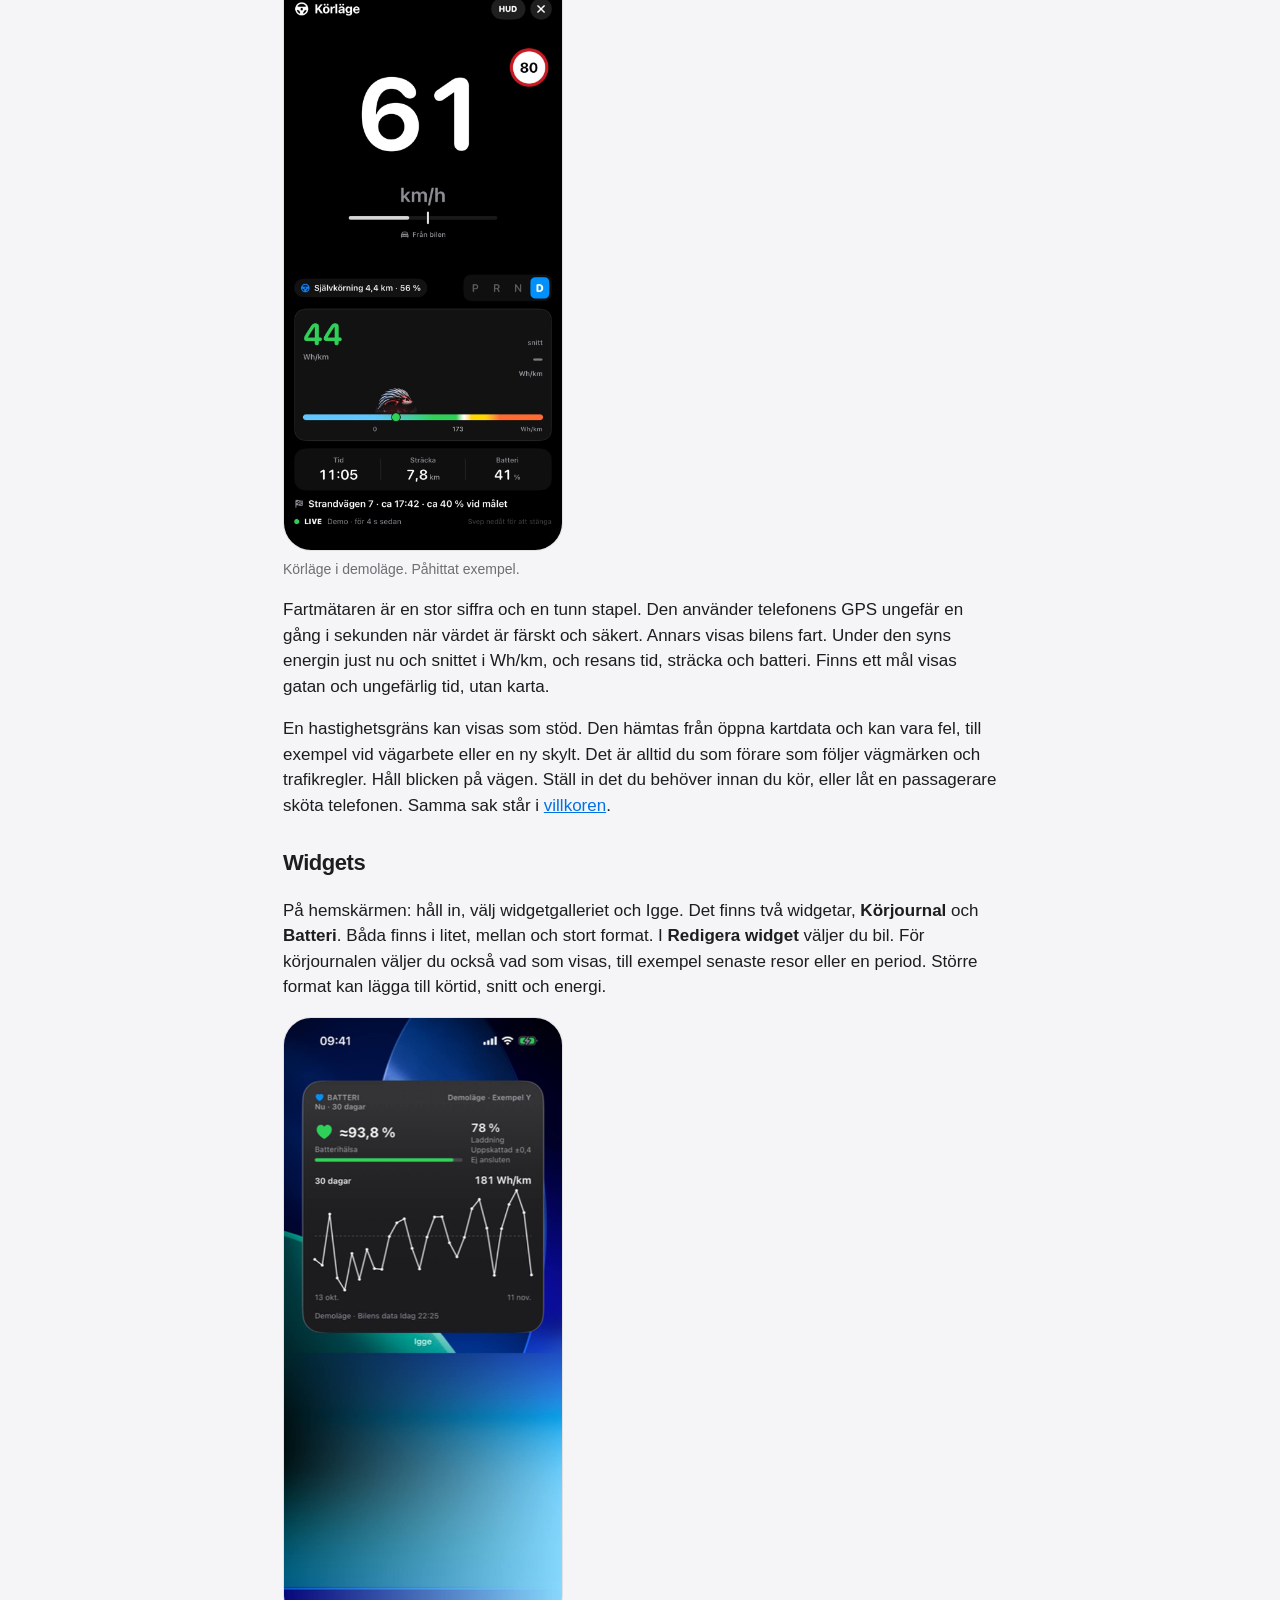
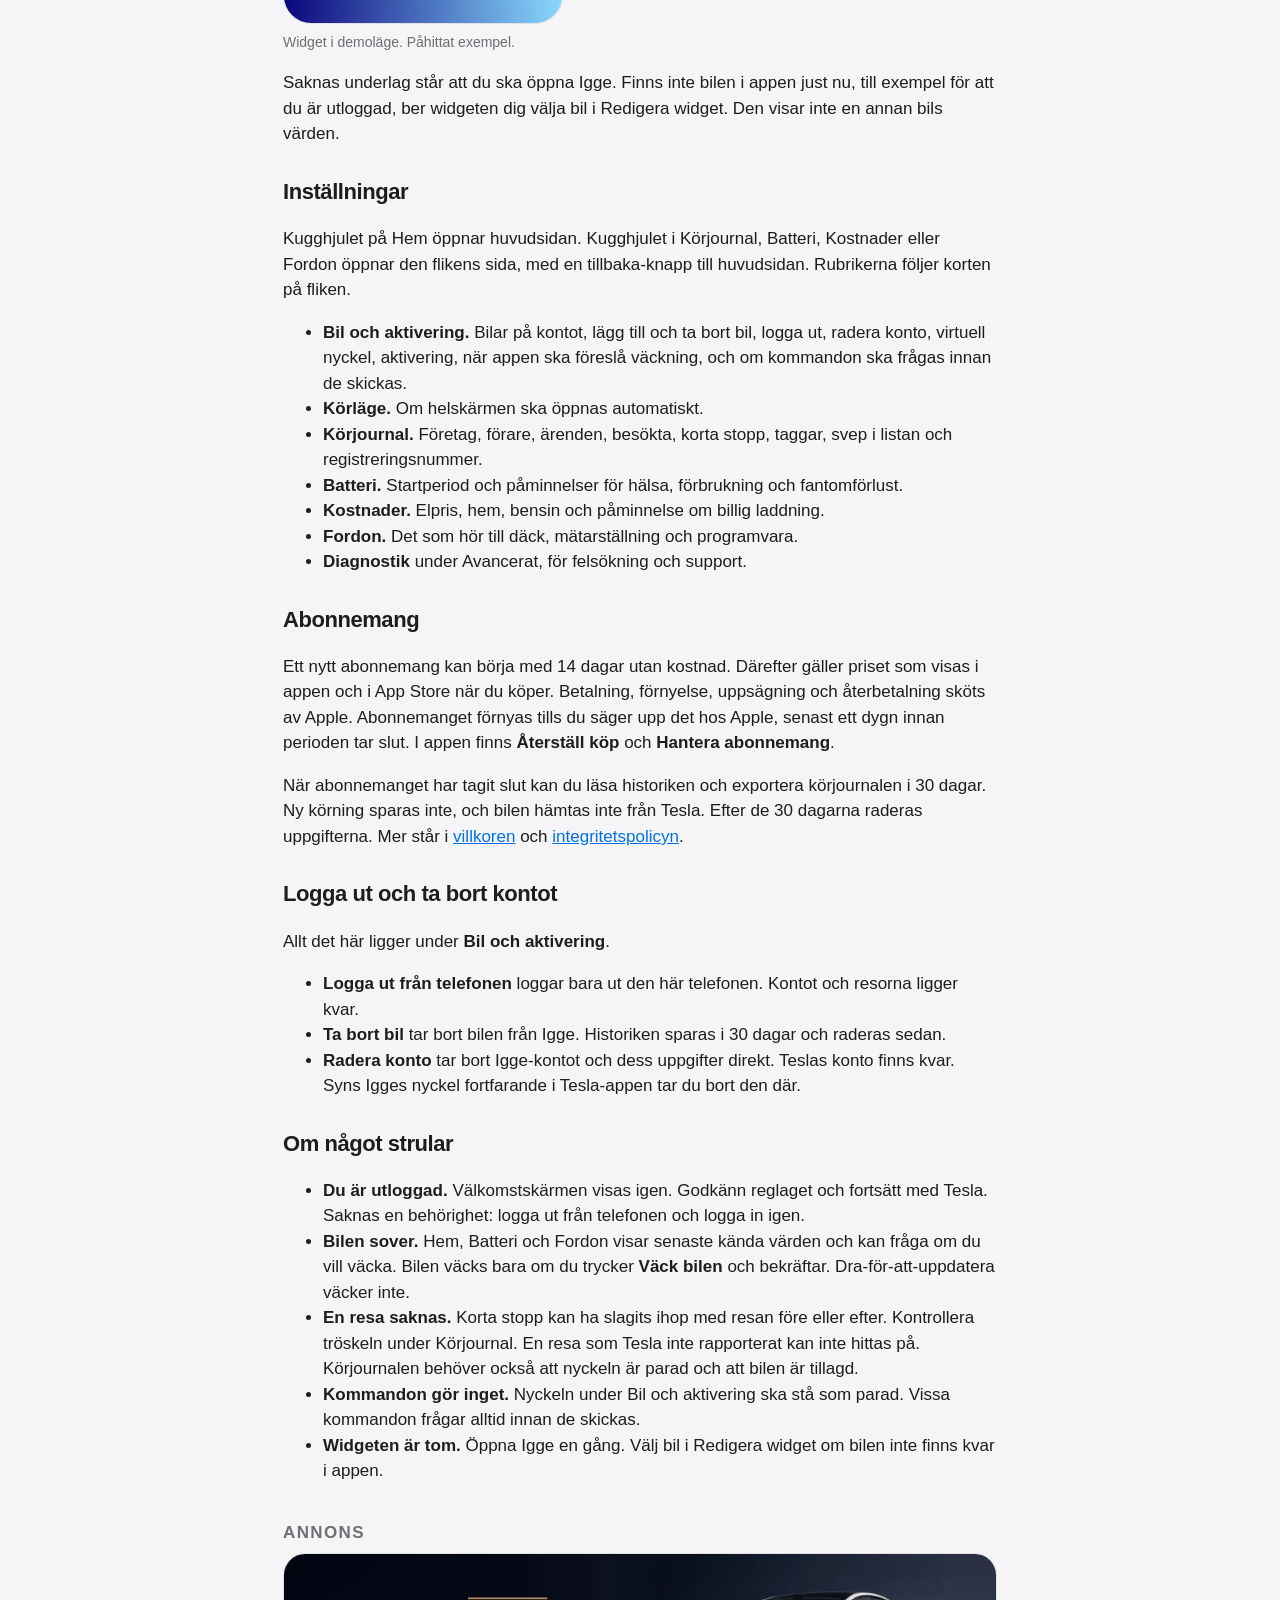
==== commit c48ea2ce: "Add getting-started screenshots to the guide. Four demo-only phone steps sit in a sideways row under" ====
--- a/guide/index.html
+++ b/guide/index.html
@@ -47,6 +47,24 @@
 
 <h2 id="kom-igang">Kom igång</h2>
 <p>Igge hämtar bilens status, resor och laddning från ditt Tesla-konto till aMASE AB:s server i EU. Inget säljs eller delas.</p>
+<div class="guide-steps">
+<figure>
+<img src="../images/guide/valkomst.jpg" width="900" height="1955" alt="Välkomstskärmen i Igge, med reglaget för villkoren avstängt." loading="lazy">
+<figcaption>Välkomstskärmen. Reglaget måste vara på innan du kan fortsätta med Tesla.</figcaption>
+</figure>
+<figure>
+<img src="../images/guide/villkor.jpg" width="900" height="1955" alt="Skärmen Villkor med Igges igelkottsikon och reglaget avstängt." loading="lazy">
+<figcaption>Om villkoren uppdateras godkänner du dem här innan appen går vidare.</figcaption>
+</figure>
+<figure>
+<img src="../images/guide/valj-bil.jpg" width="900" height="1955" alt="Välj bil, med de påhittade bilarna Exempel 3 och Cybertruck." loading="lazy">
+<figcaption>Välj bil. Namnen i bilden är påhittade exempel.</figcaption>
+</figure>
+<figure>
+<img src="../images/guide/hem.jpg" width="900" height="1955" alt="Hem i demoläge efter att exempelbilen Exempel Y är vald." loading="lazy">
+<figcaption>Hem när en bil är vald. Bilden är demoläge.</figcaption>
+</figure>
+</div>
 
 <h3>Ladda ner</h3>
 <p>Hämta Igge i App Store. På välkomstskärmen kan du antingen koppla din Tesla eller prova demoläget.</p>
--- a/style.css
+++ b/style.css
@@ -775,6 +775,38 @@
   font-size: 15px;
 }
 
+.guide-steps {
+  display: flex;
+  gap: 14px;
+  margin: 16px 0 8px;
+  padding: 0 0 8px;
+  overflow-x: auto;
+  overscroll-behavior-x: contain;
+  scroll-snap-type: x mandatory;
+  -webkit-overflow-scrolling: touch;
+  scrollbar-width: thin;
+}
+
+.guide-steps figure {
+  flex: 0 0 220px;
+  margin: 0;
+  scroll-snap-align: start;
+}
+
+.guide-steps img {
+  display: block;
+  width: 100%;
+  height: auto;
+  border-radius: 28px;
+  border: 1px solid var(--line);
+}
+
+.guide-steps figcaption {
+  margin-top: 8px;
+  color: var(--muted);
+  font-size: 14px;
+}
+
 .guide-figure {
   margin: 16px 0 8px;
 }
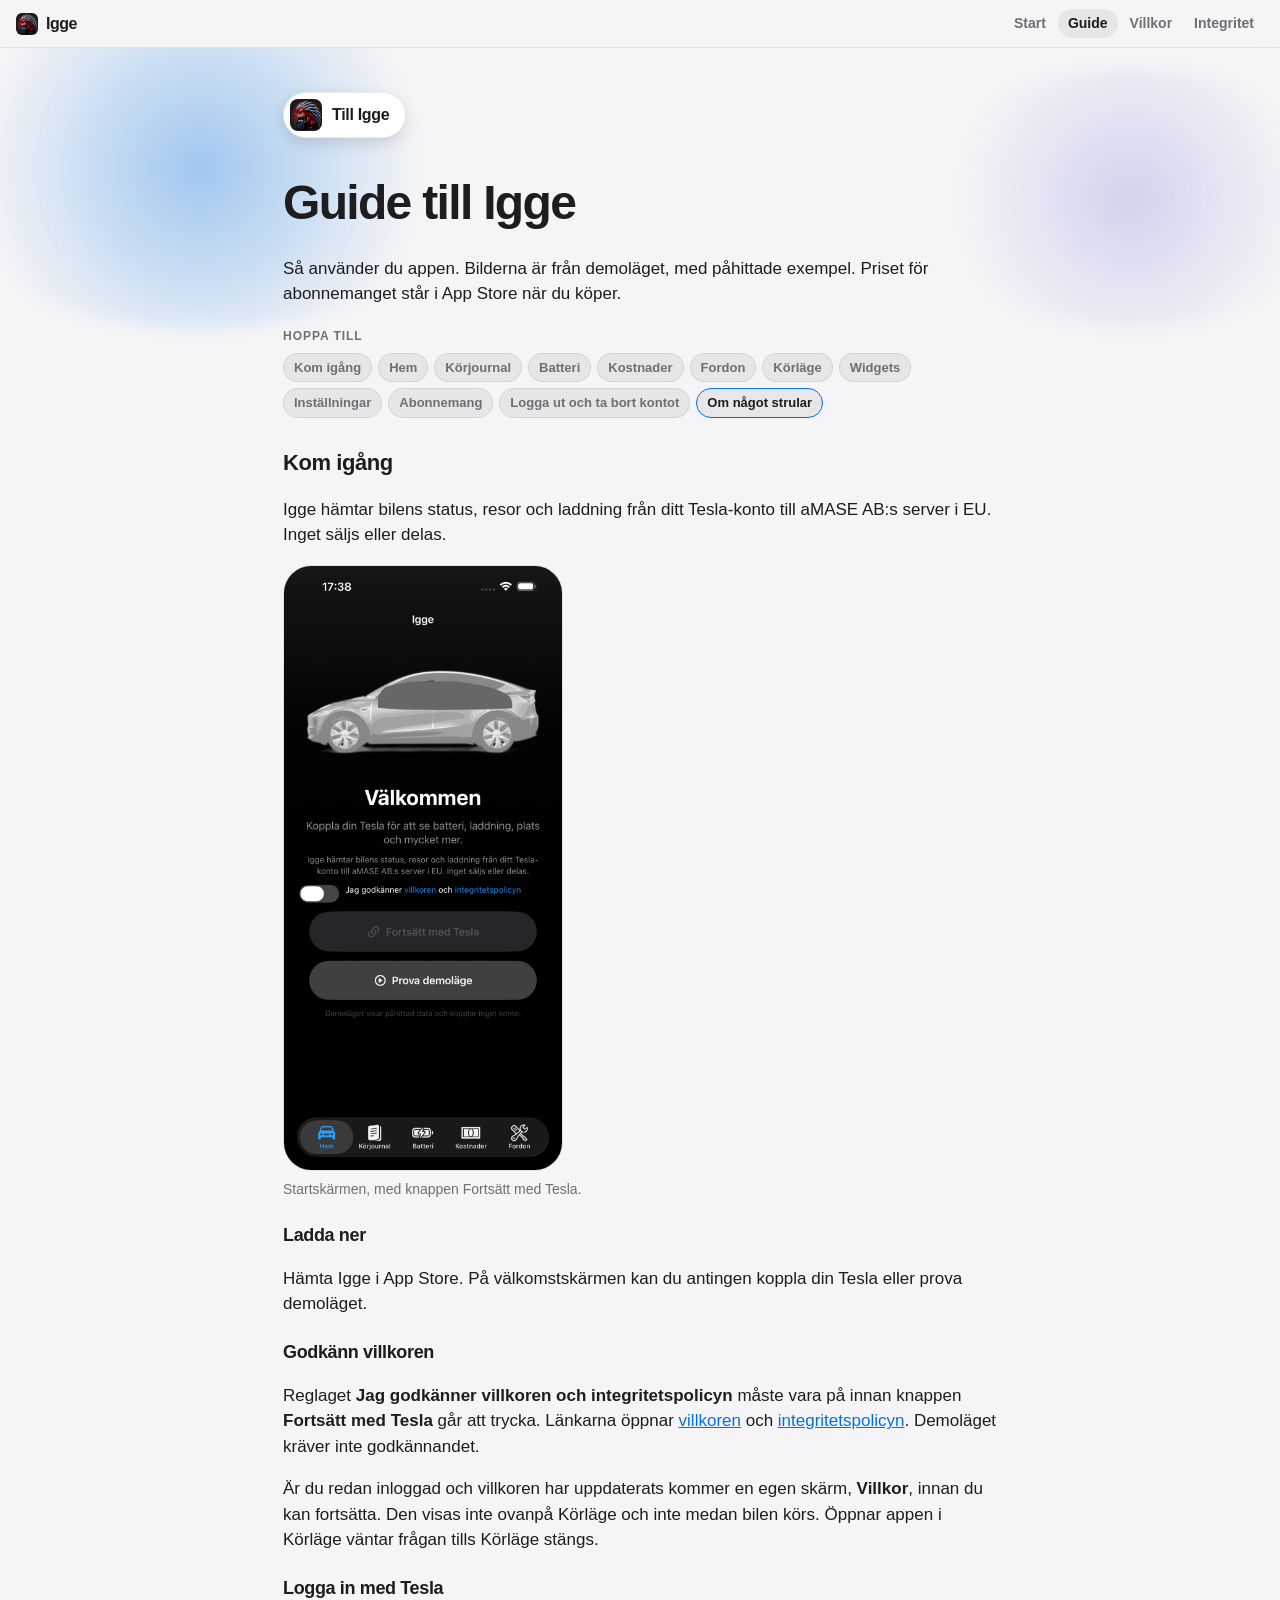
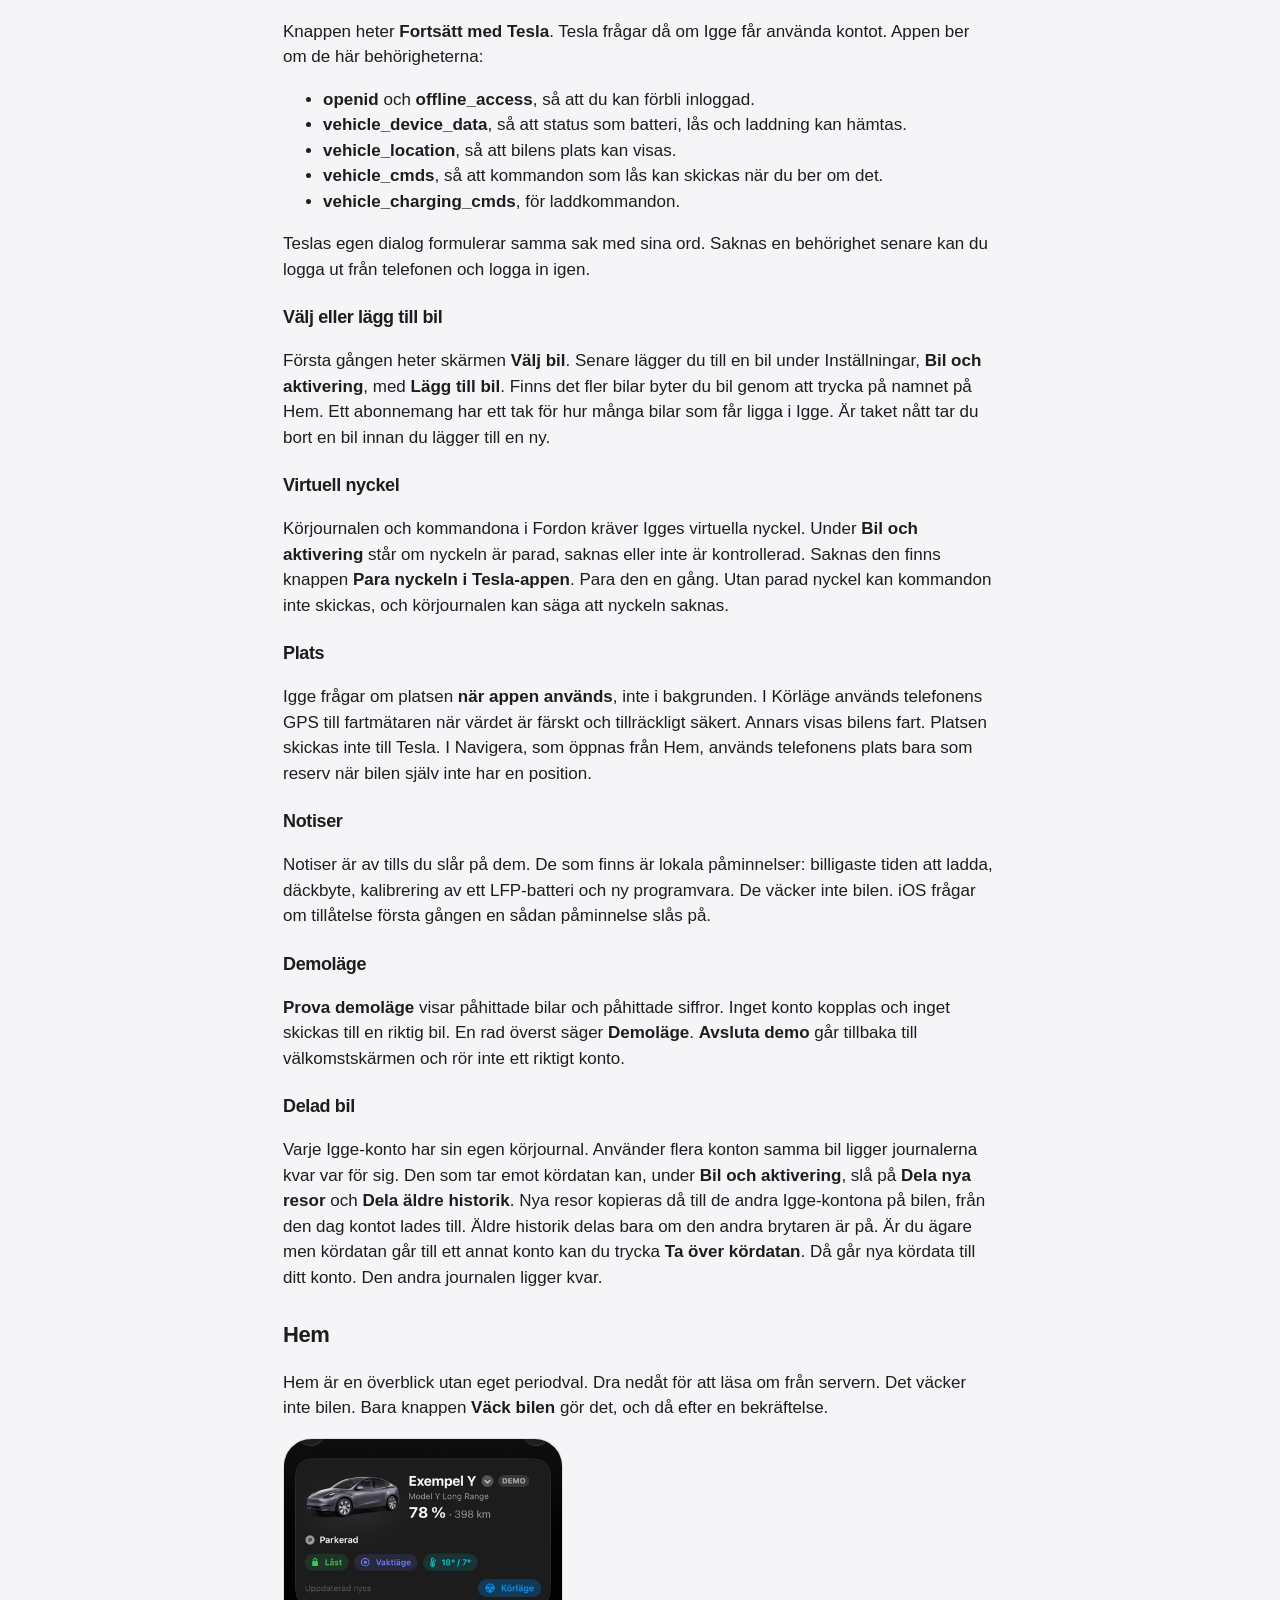
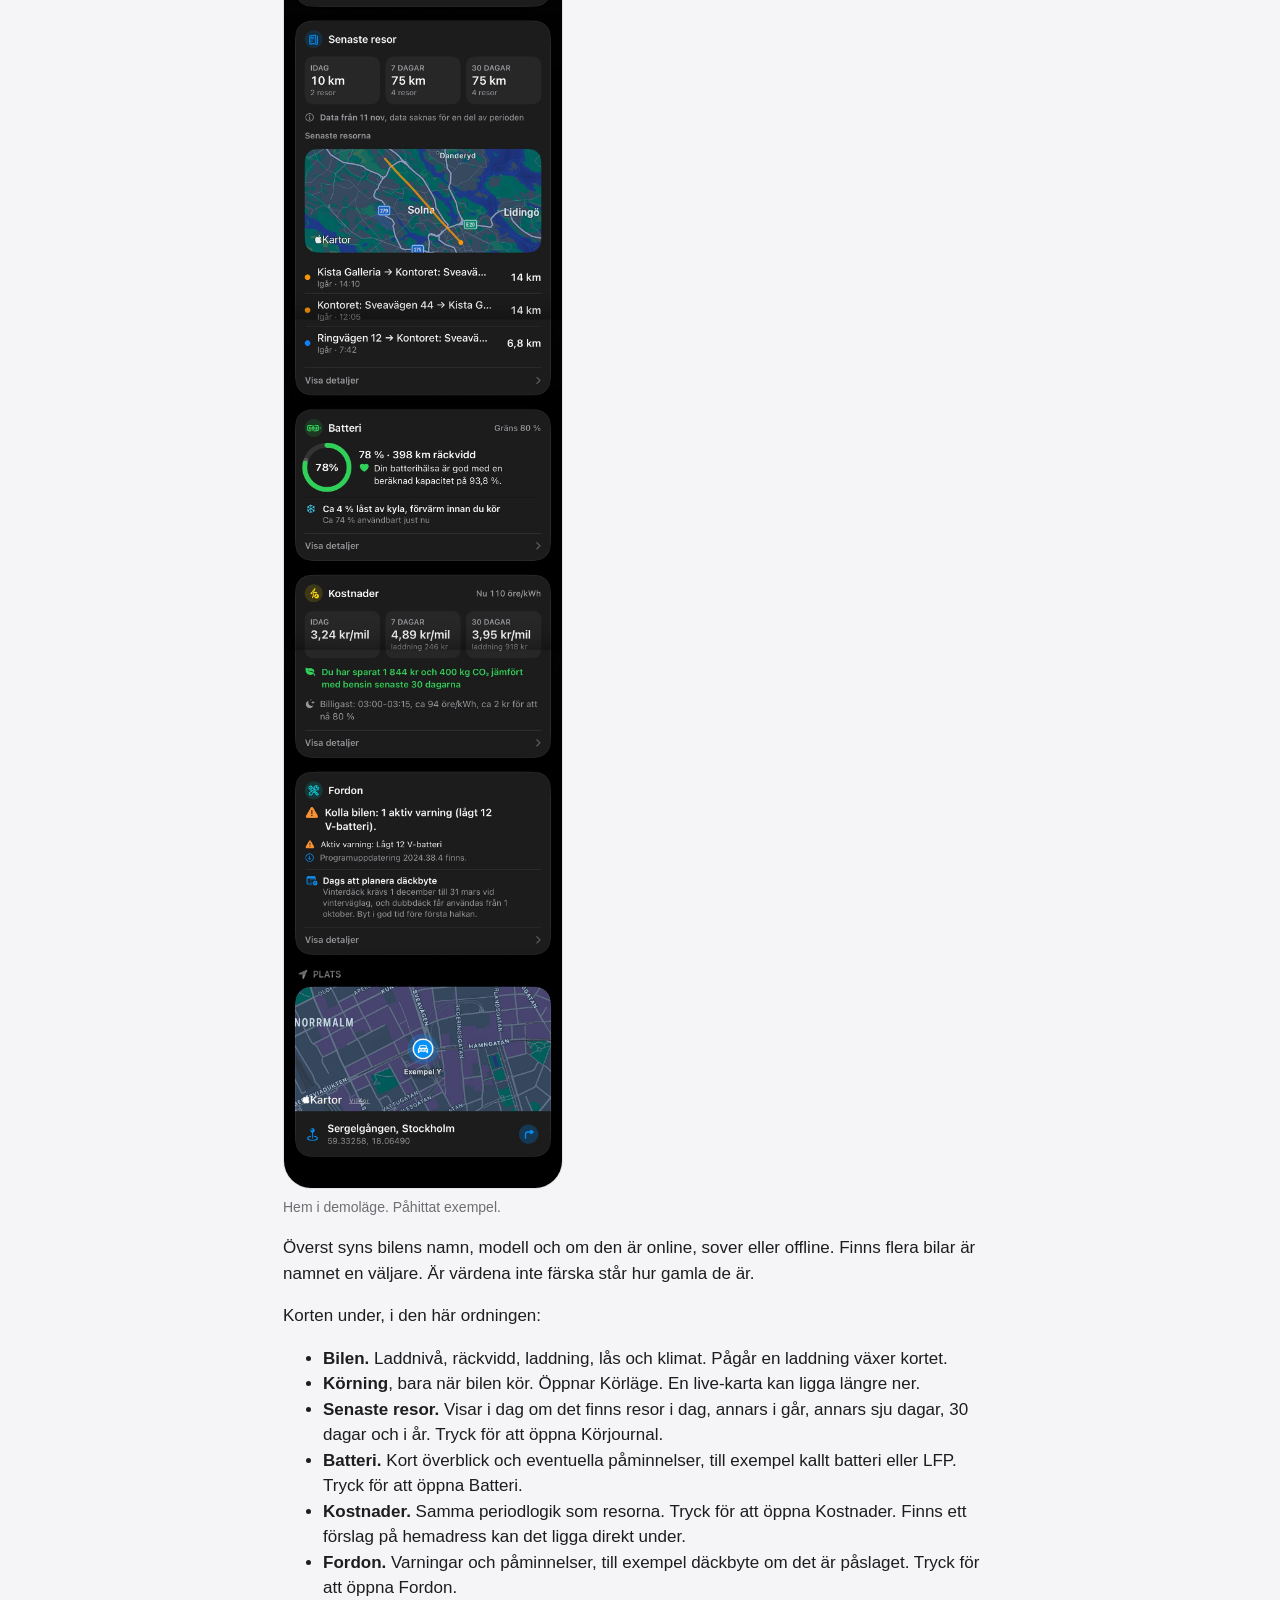
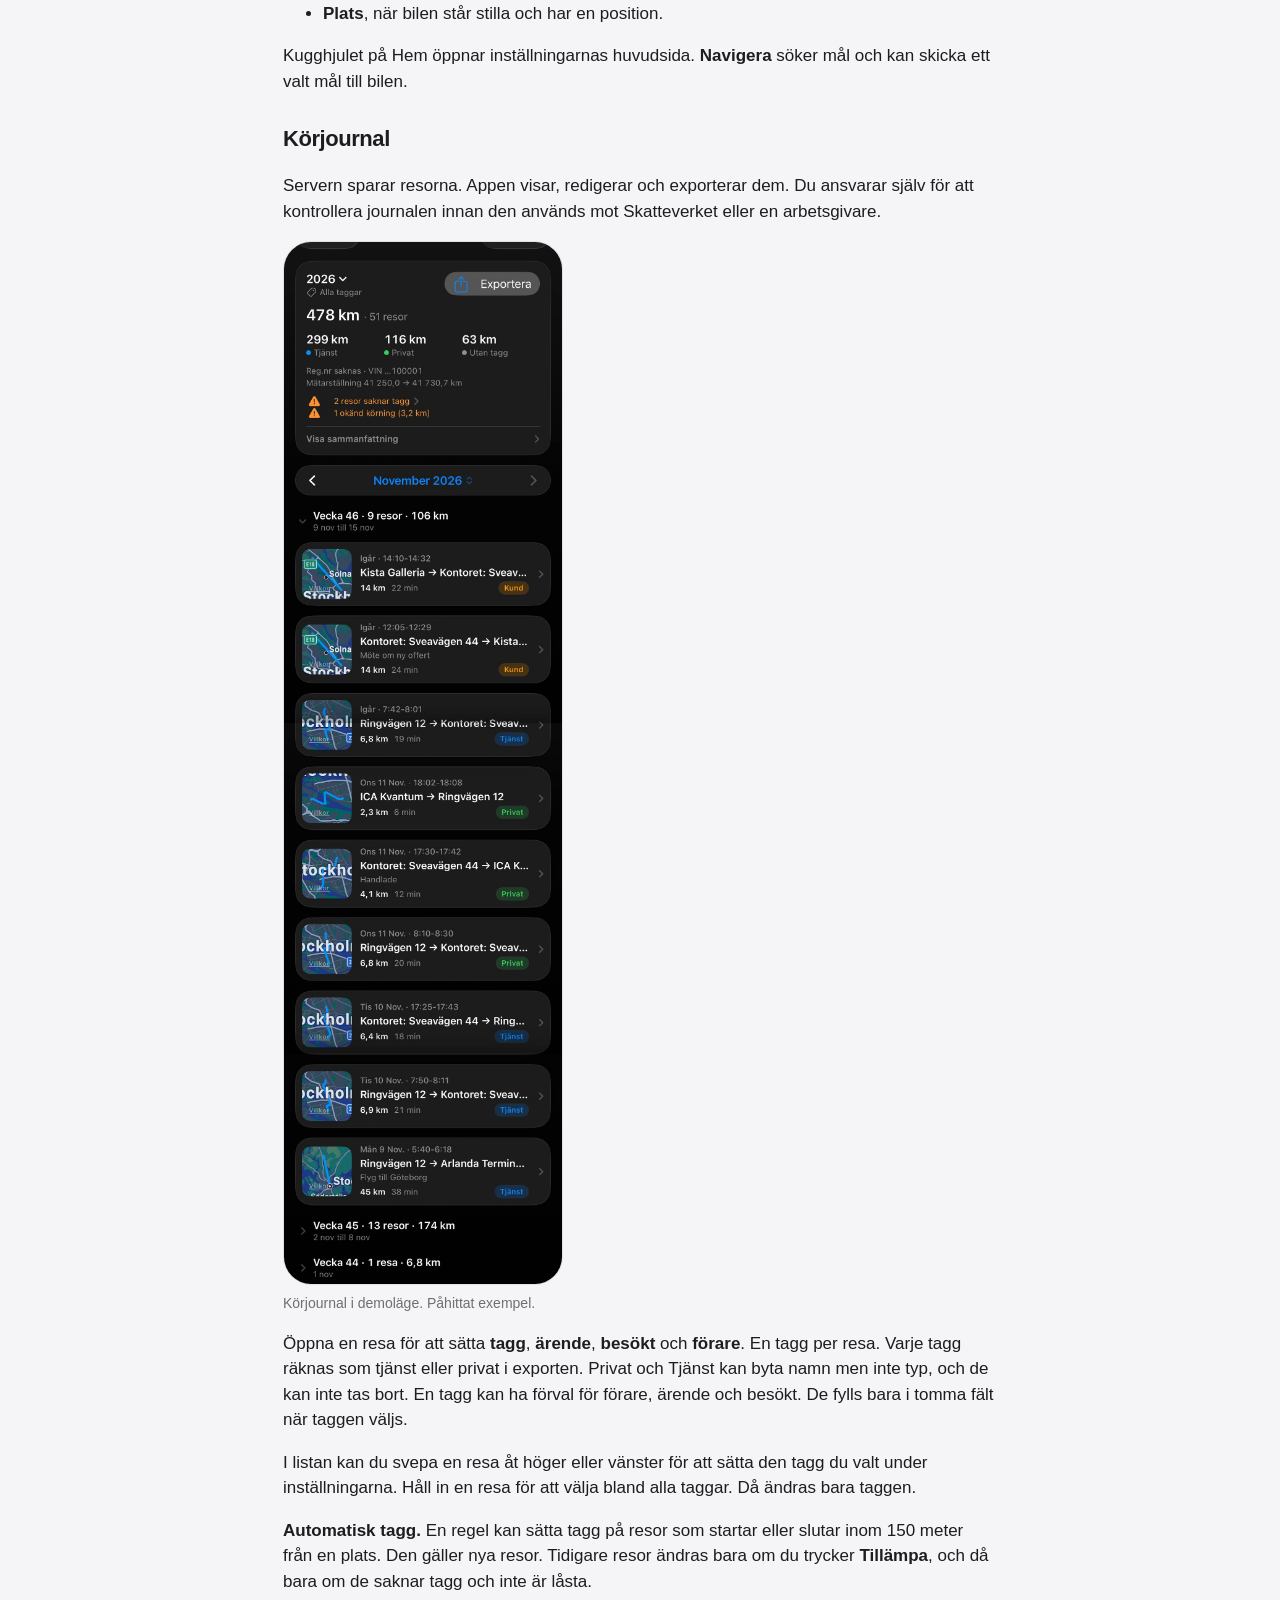
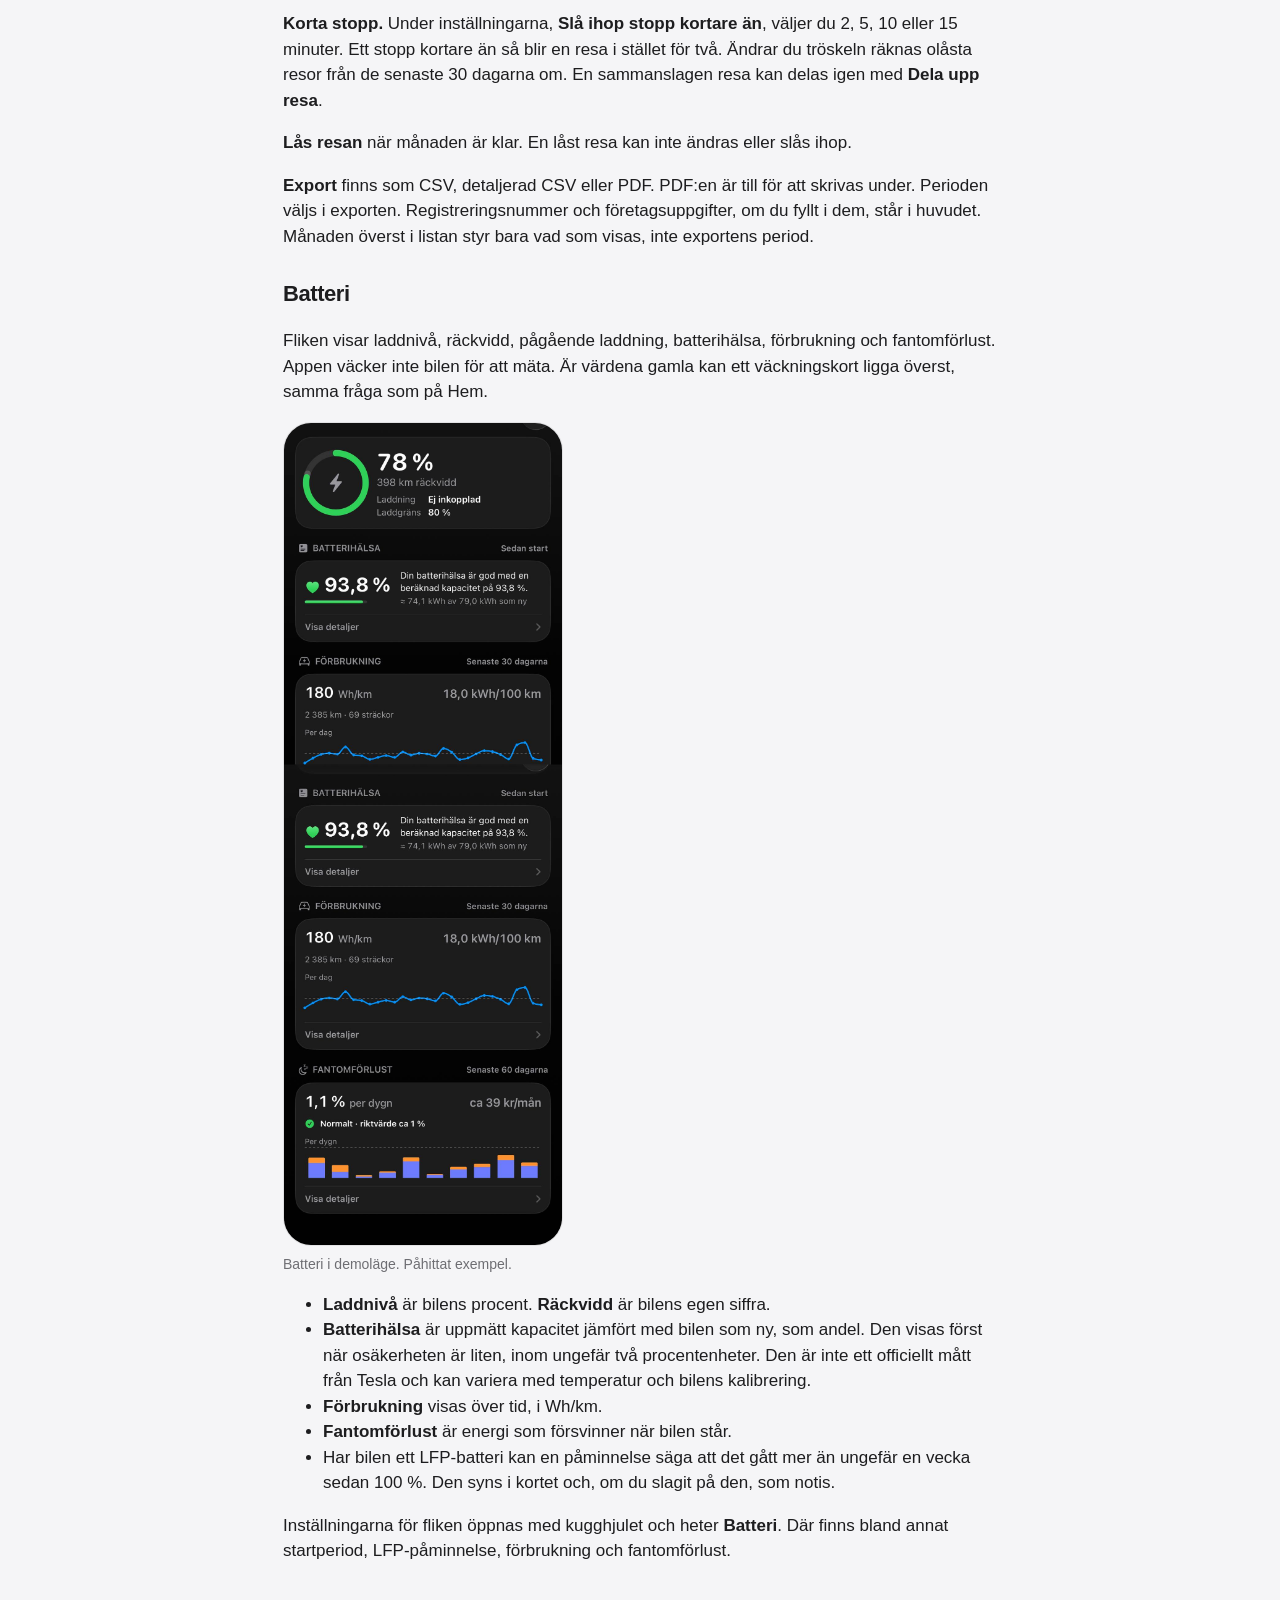
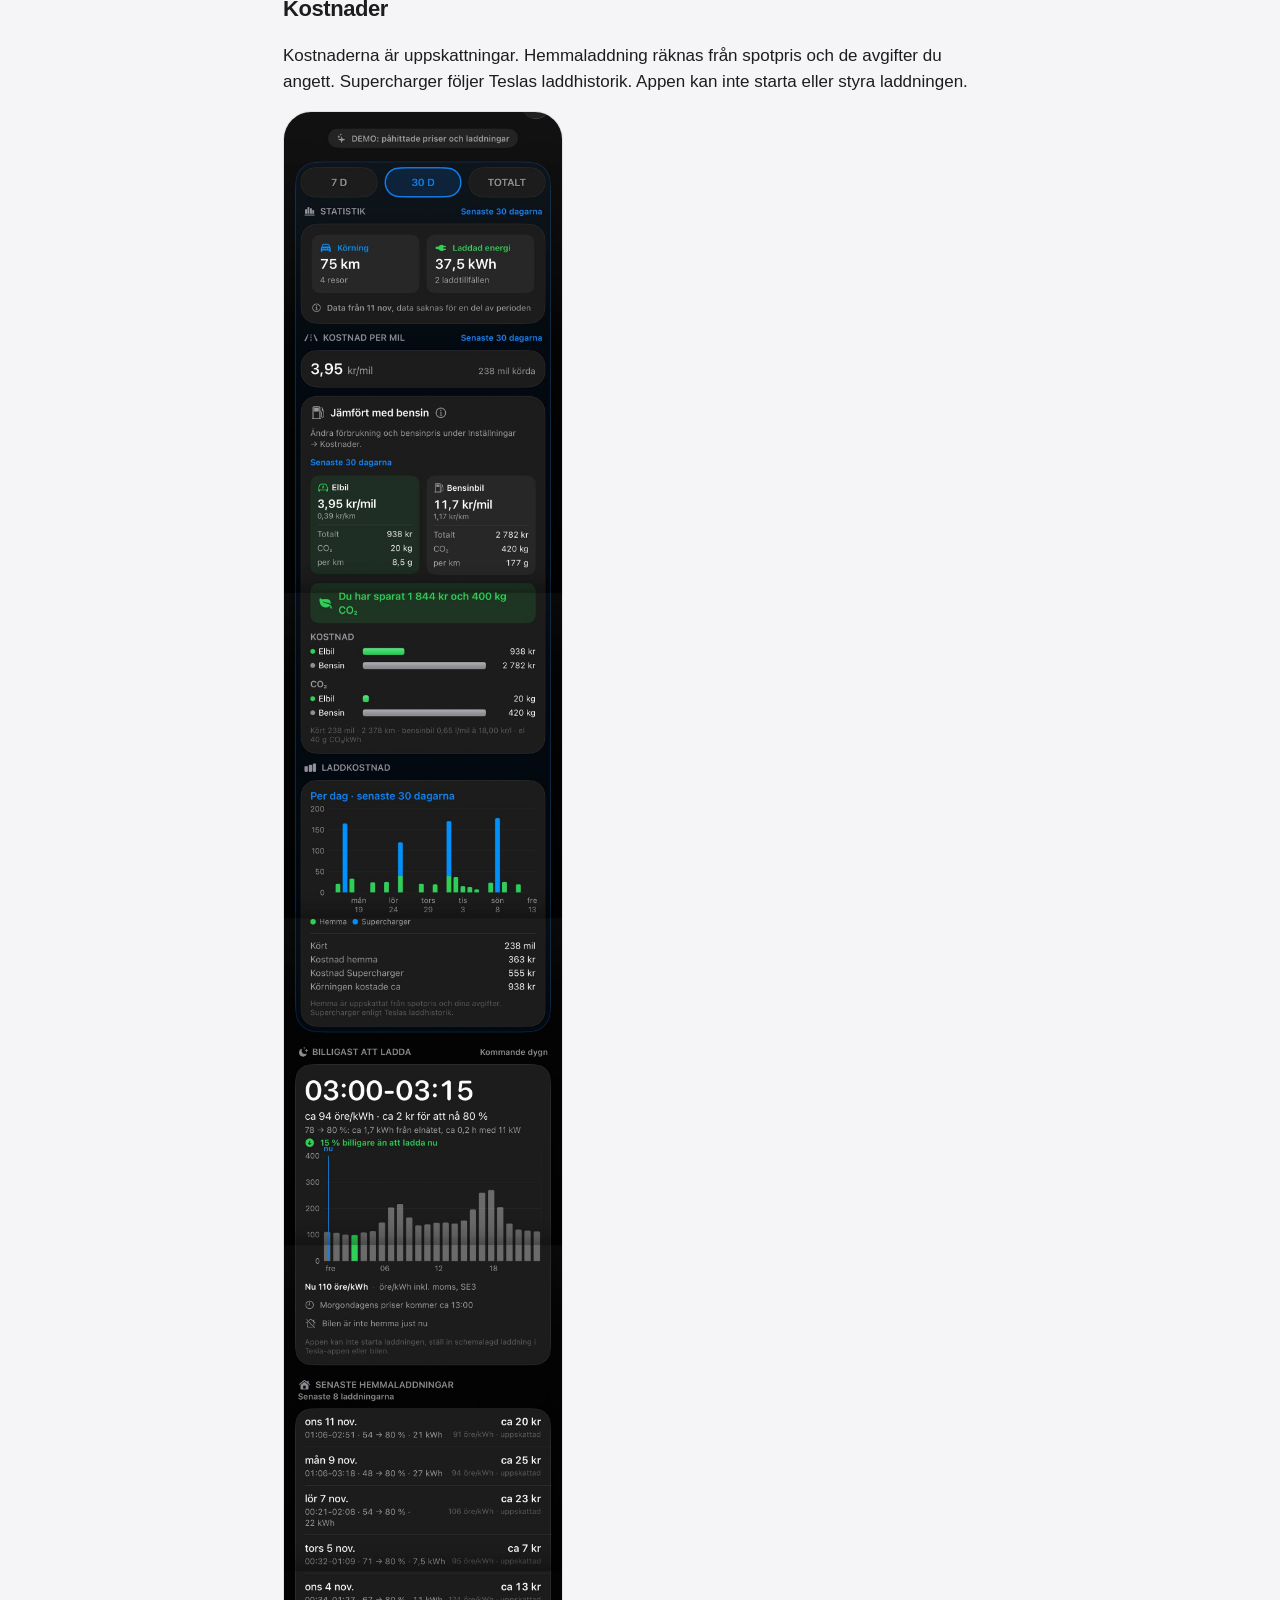
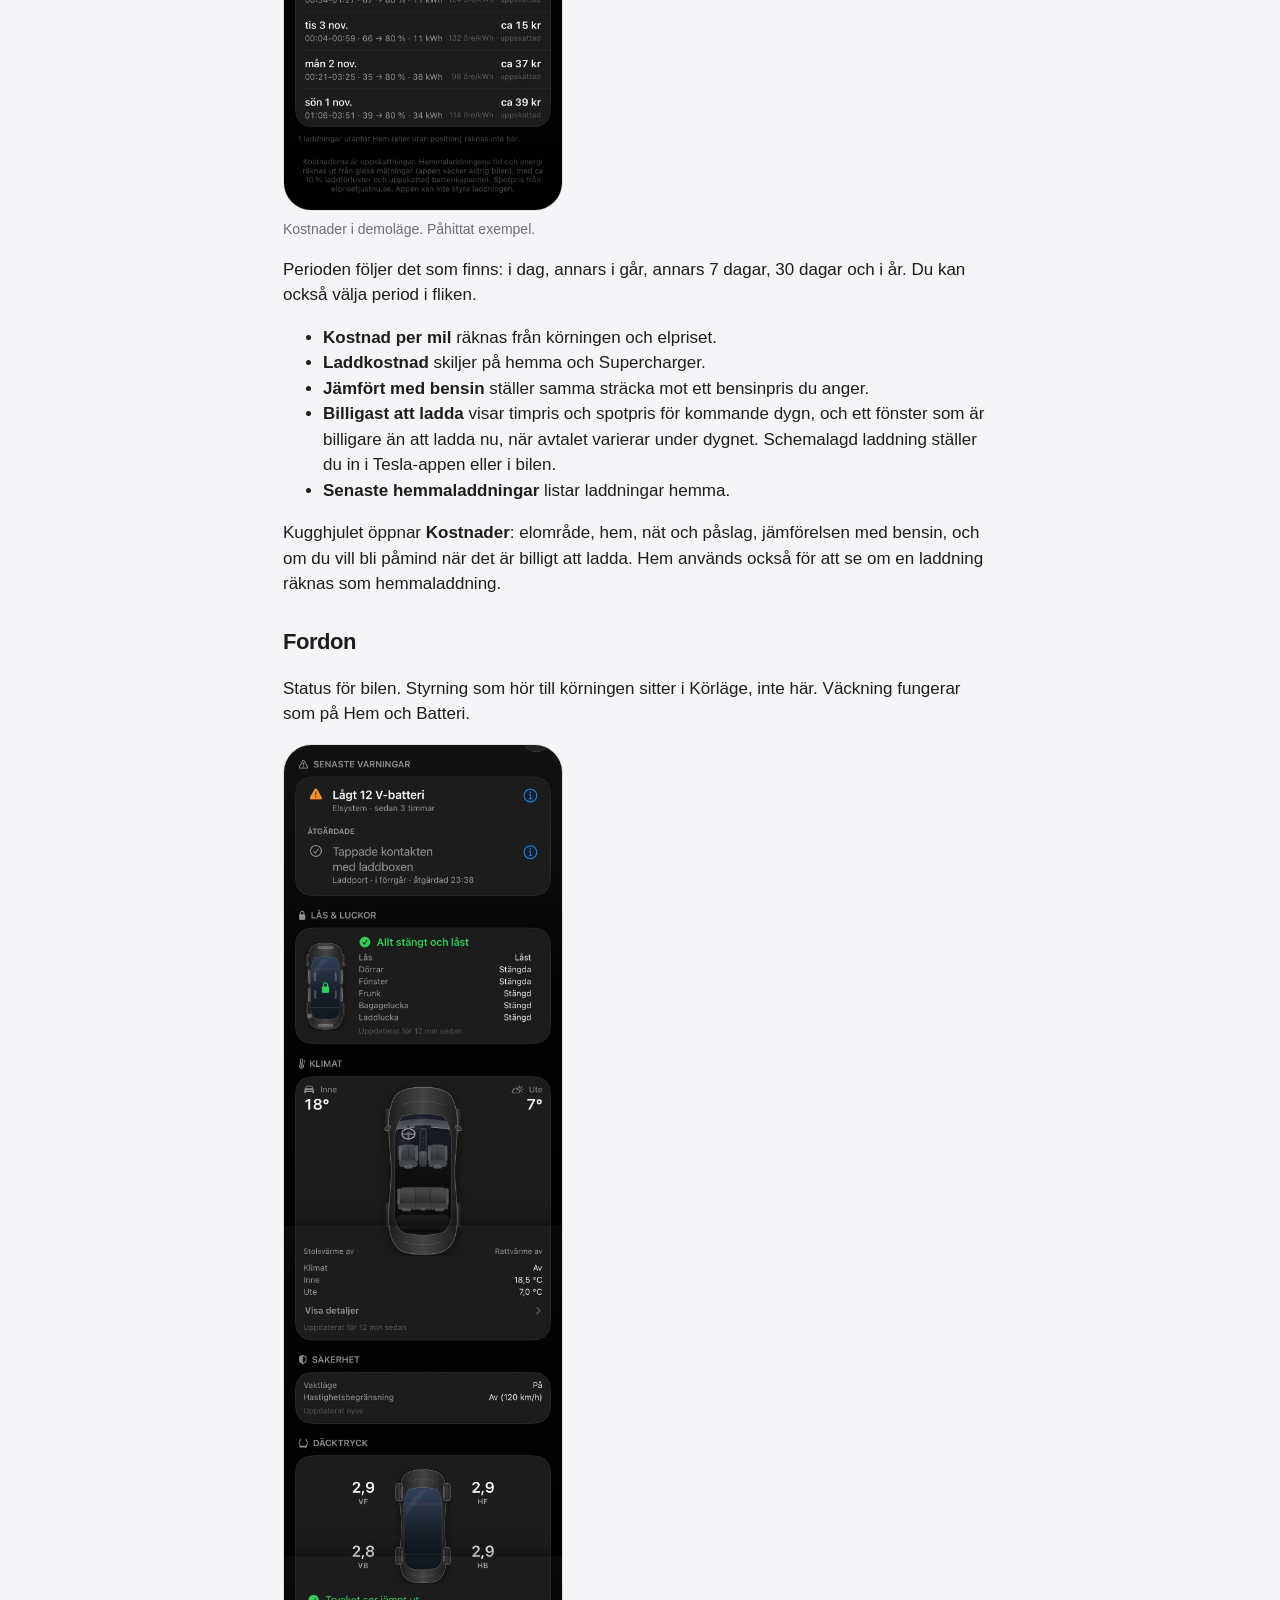
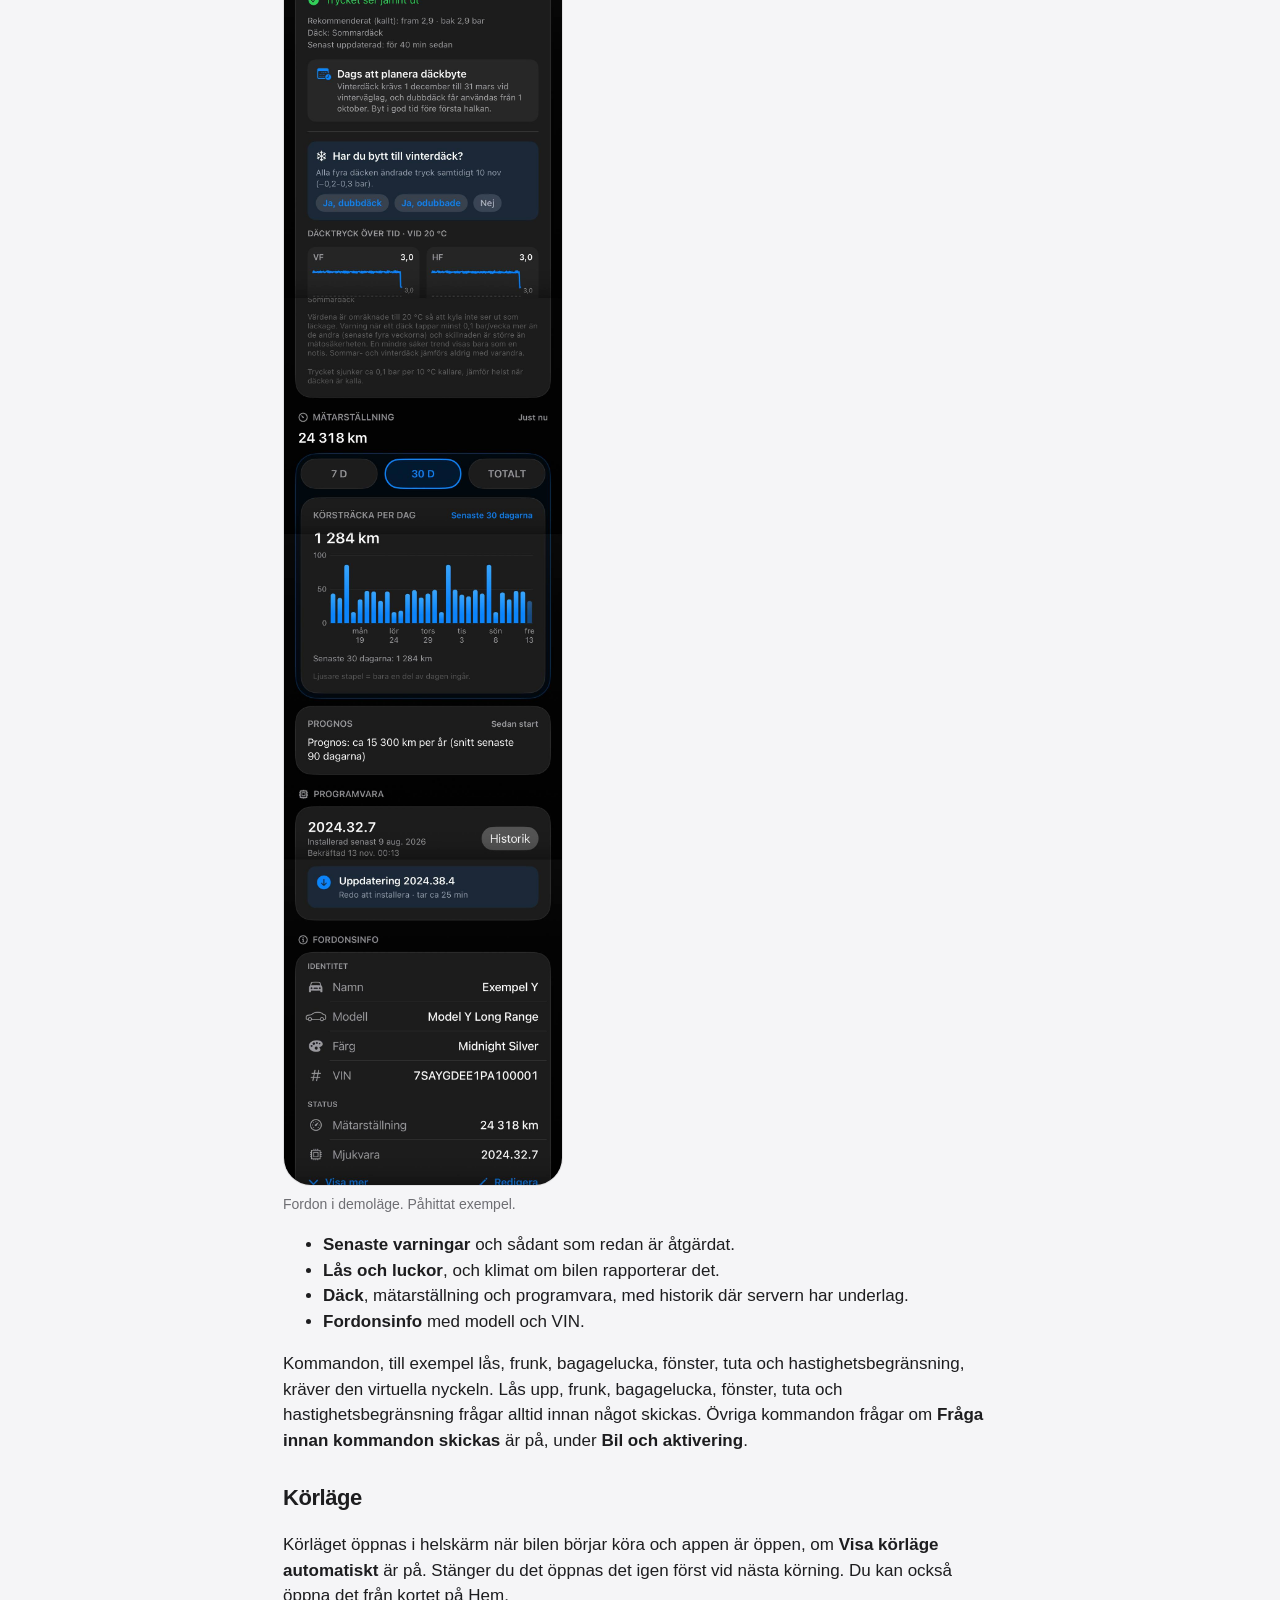
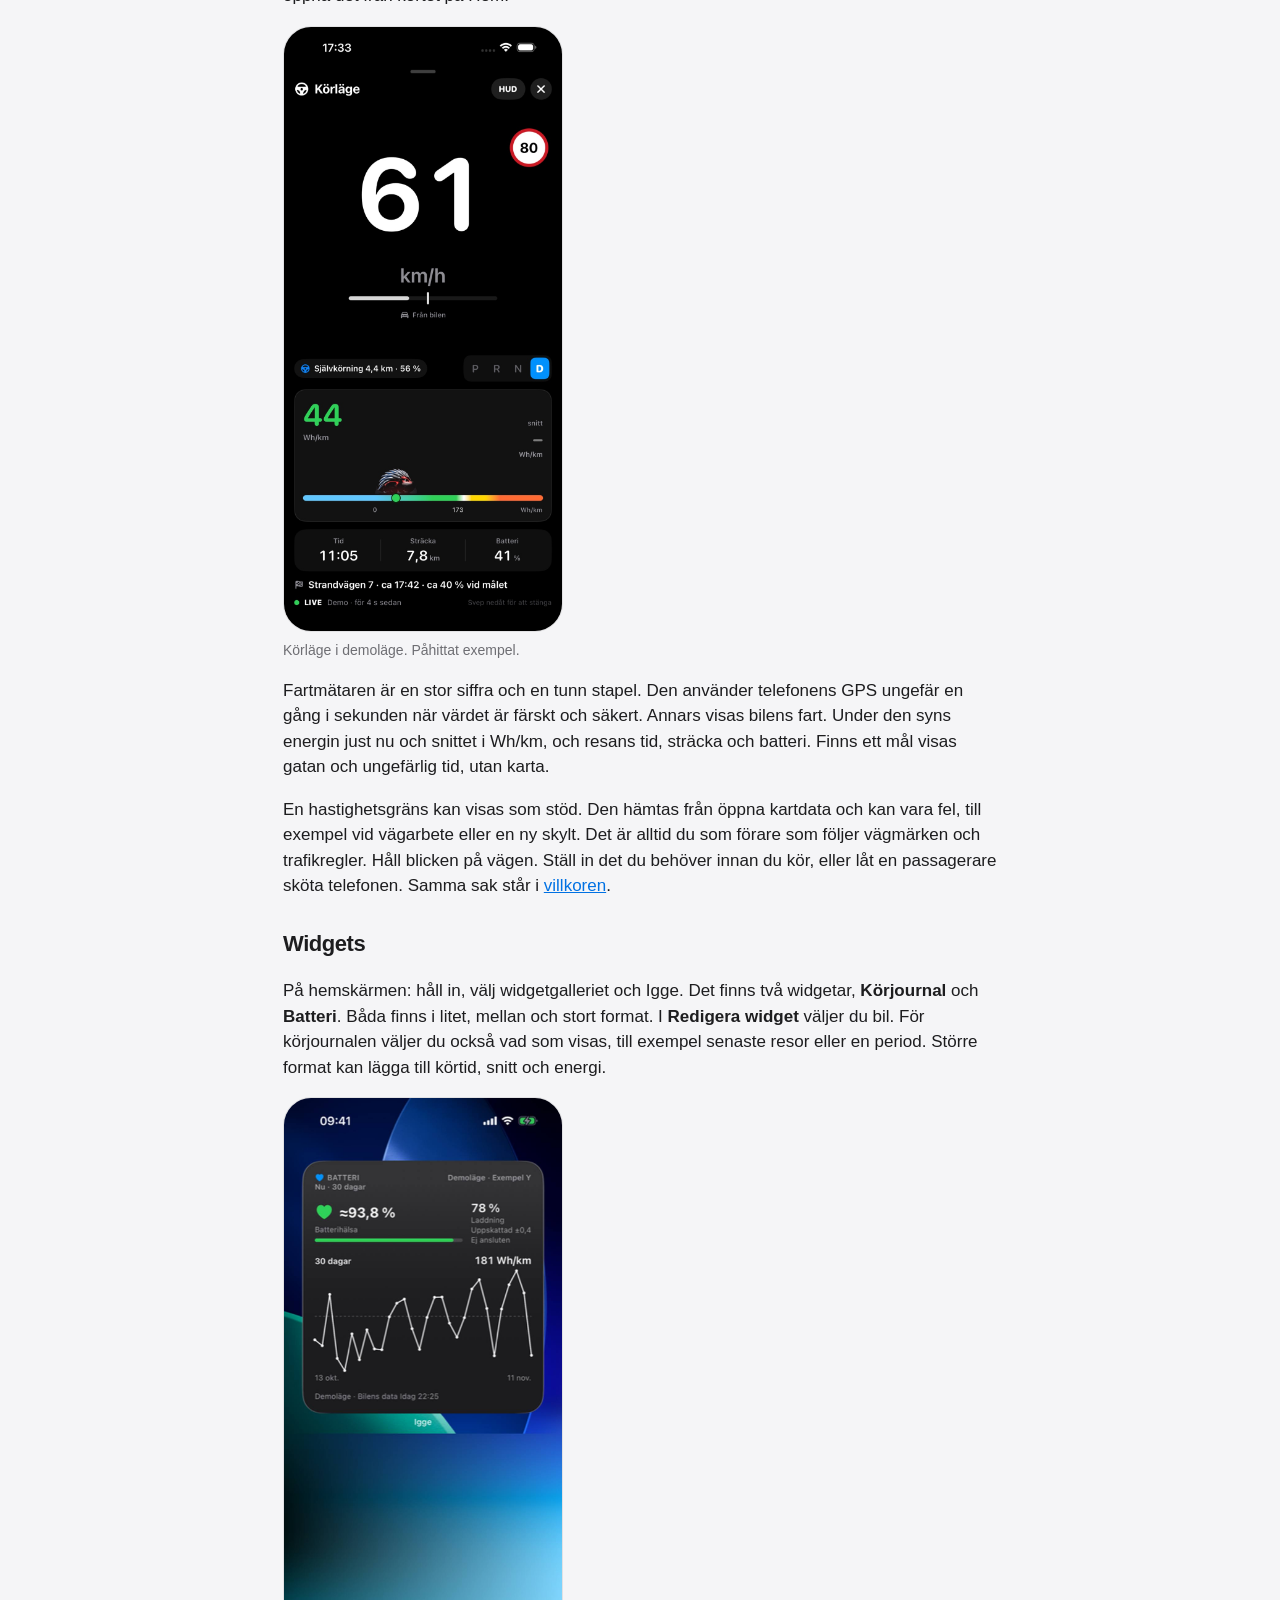
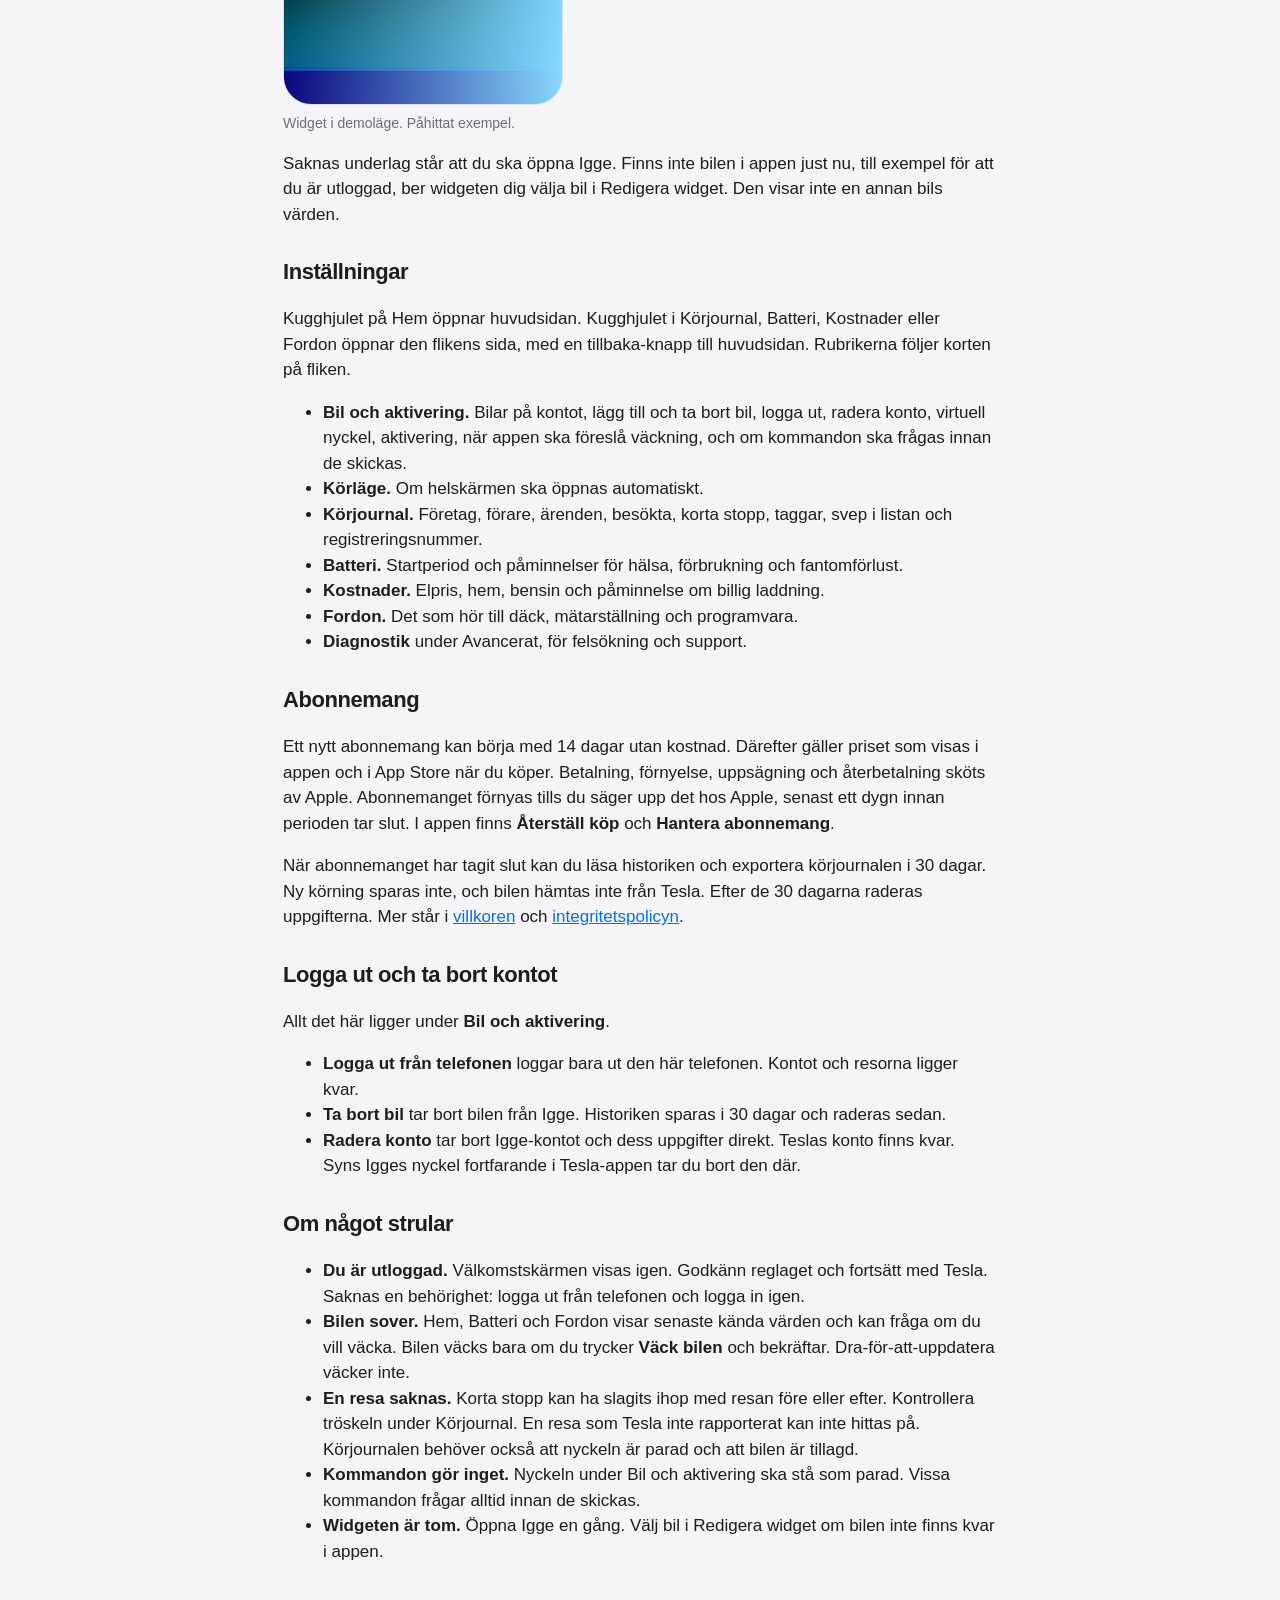
==== commit 0ae25ab3: "Keep only the start screen in Kom igång. The other step images and the sideways row are gone. One ph" ====
--- a/guide/index.html
+++ b/guide/index.html
@@ -47,24 +47,10 @@
 
 <h2 id="kom-igang">Kom igång</h2>
 <p>Igge hämtar bilens status, resor och laddning från ditt Tesla-konto till aMASE AB:s server i EU. Inget säljs eller delas.</p>
-<div class="guide-steps">
-<figure>
-<img src="../images/guide/valkomst.jpg" width="900" height="1955" alt="Välkomstskärmen i Igge, med reglaget för villkoren avstängt." loading="lazy">
-<figcaption>Välkomstskärmen. Reglaget måste vara på innan du kan fortsätta med Tesla.</figcaption>
-</figure>
-<figure>
-<img src="../images/guide/villkor.jpg" width="900" height="1955" alt="Skärmen Villkor med Igges igelkottsikon och reglaget avstängt." loading="lazy">
-<figcaption>Om villkoren uppdateras godkänner du dem här innan appen går vidare.</figcaption>
-</figure>
-<figure>
-<img src="../images/guide/valj-bil.jpg" width="900" height="1955" alt="Välj bil, med de påhittade bilarna Exempel 3 och Cybertruck." loading="lazy">
-<figcaption>Välj bil. Namnen i bilden är påhittade exempel.</figcaption>
-</figure>
-<figure>
-<img src="../images/guide/hem.jpg" width="900" height="1955" alt="Hem i demoläge efter att exempelbilen Exempel Y är vald." loading="lazy">
-<figcaption>Hem när en bil är vald. Bilden är demoläge.</figcaption>
-</figure>
-</div>
+<figure class="guide-figure">
+<img src="../images/guide/valkomst.jpg" width="900" height="1955" alt="Igges startskärm med knappen Fortsätt med Tesla." loading="lazy">
+<figcaption>Startskärmen, med knappen Fortsätt med Tesla.</figcaption>
+</figure>
 
 <h3>Ladda ner</h3>
 <p>Hämta Igge i App Store. På välkomstskärmen kan du antingen koppla din Tesla eller prova demoläget.</p>
--- a/style.css
+++ b/style.css
@@ -775,38 +775,6 @@
   font-size: 15px;
 }
 
-.guide-steps {
-  display: flex;
-  gap: 14px;
-  margin: 16px 0 8px;
-  padding: 0 0 8px;
-  overflow-x: auto;
-  overscroll-behavior-x: contain;
-  scroll-snap-type: x mandatory;
-  -webkit-overflow-scrolling: touch;
-  scrollbar-width: thin;
-}
-
-.guide-steps figure {
-  flex: 0 0 220px;
-  margin: 0;
-  scroll-snap-align: start;
-}
-
-.guide-steps img {
-  display: block;
-  width: 100%;
-  height: auto;
-  border-radius: 28px;
-  border: 1px solid var(--line);
-}
-
-.guide-steps figcaption {
-  margin-top: 8px;
-  color: var(--muted);
-  font-size: 14px;
-}
-
 .guide-figure {
   margin: 16px 0 8px;
 }
